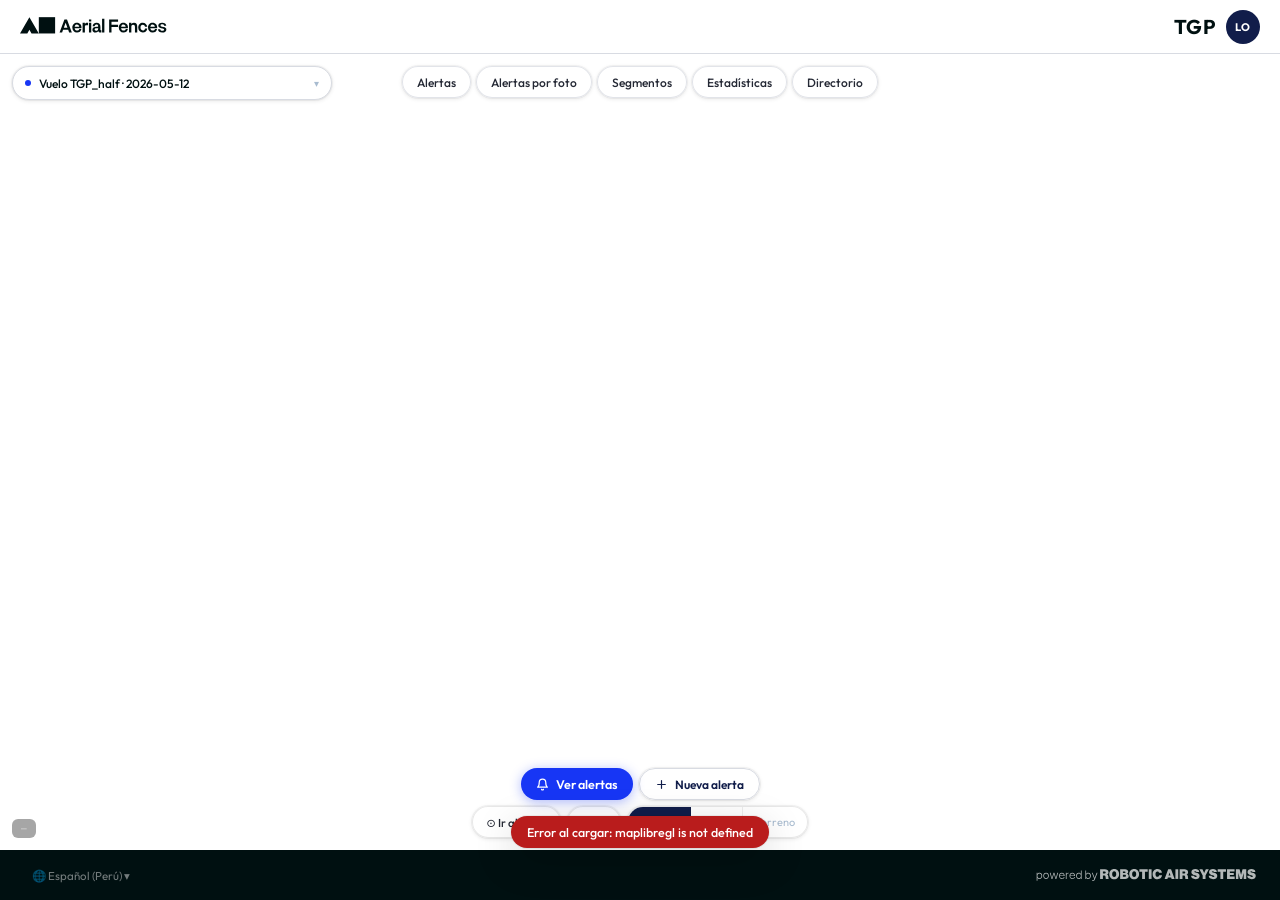
==== index.html @ 5654b62e "Initial: visor-local workspace para debug del frontend Workspace standalone que reproduce el visor d" ====
<!DOCTYPE html>
<html lang="es">
<head>
<meta charset="UTF-8"/>
<meta name="viewport" content="width=device-width, initial-scale=1.0"/>
<title>Aerial Fences · Portal Cliente</title>
<link rel="stylesheet" href="https://unpkg.com/maplibre-gl@4.7.1/dist/maplibre-gl.css"/>
<link href="https://fonts.googleapis.com/css2?family=Outfit:wght@300;400;500;600;700&family=JetBrains+Mono:wght@400;500&display=swap" rel="stylesheet">
<style>
:root {
  --blue:#1736F5; --blue-s:#e8eafd; --purple:#2F195F; --violet:#6600FF;
  --white:#FFFFFF; --ink:#001011; --navy:#111D4A; --charcoal:#242834;
  --muted:#A9BCD0; --border:#D8DBE2; --bg:#F4F6FA;
  --font:'Outfit',system-ui,sans-serif; --mono:'JetBrains Mono',monospace;
  --hh:54px; --fh:50px;
  --shadow-sm:0 1px 4px rgba(0,0,0,.1),0 0 0 1px rgba(0,0,0,.04);
  --shadow-md:0 4px 16px rgba(0,0,0,.13),0 0 0 1px rgba(0,0,0,.05);
  --shadow-lg:0 12px 40px rgba(0,0,0,.18),0 0 0 1px rgba(0,0,0,.06);
}
*{box-sizing:border-box;margin:0;padding:0;}
/* ── LOGIN SCREEN ── */
.login-screen{
  position:fixed;inset:0;z-index:9999;
  background:linear-gradient(145deg,#012550 0%,#111D4A 50%,#1736F5 100%);
  display:flex;align-items:center;justify-content:center;
  font-family:var(--font);
}
.login-screen.hidden{display:none;}
.login-card{
  background:rgba(255,255,255,.06);backdrop-filter:blur(20px);
  border:1px solid rgba(255,255,255,.12);border-radius:20px;
  padding:40px 36px;width:380px;
  box-shadow:0 24px 64px rgba(0,0,0,.4);
}
.login-logo{margin-bottom:28px;}
.login-logo svg{width:160px;fill:#fff;}
.login-title{font-size:20px;font-weight:800;color:#fff;margin-bottom:6px;}
.login-sub{font-size:13px;color:rgba(255,255,255,.5);margin-bottom:28px;}
.login-field{margin-bottom:14px;}
.login-label{font-size:11px;font-weight:600;text-transform:uppercase;letter-spacing:.08em;color:rgba(255,255,255,.5);margin-bottom:6px;display:block;}
.login-input{
  width:100%;height:44px;background:rgba(255,255,255,.08);
  border:1px solid rgba(255,255,255,.15);border-radius:10px;
  padding:0 14px;font-family:var(--font);font-size:14px;color:#fff;
  outline:none;transition:border-color .14s;box-sizing:border-box;
}
.login-input::placeholder{color:rgba(255,255,255,.3);}
.login-input:focus{border-color:rgba(255,255,255,.4);background:rgba(255,255,255,.12);}
.login-btn{
  width:100%;height:46px;background:#1736F5;border:none;border-radius:10px;
  font-family:var(--font);font-size:14px;font-weight:700;color:#fff;
  cursor:pointer;margin-top:8px;transition:all .14s;
  box-shadow:0 4px 16px rgba(23,54,245,.4);
}
.login-btn:hover{background:#0f27db;transform:translateY(-1px);box-shadow:0 8px 24px rgba(23,54,245,.5);}
.login-btn:active{transform:translateY(0);}
.login-btn:disabled{opacity:.5;cursor:not-allowed;transform:none;}
.login-error{
  font-size:12px;font-weight:600;color:#fca5a5;margin-top:12px;
  text-align:center;display:none;
  background:rgba(239,68,68,.15);border-radius:8px;padding:8px 12px;
}
.login-error.show{display:block;}
.login-footer{margin-top:24px;text-align:center;font-size:11px;color:rgba(255,255,255,.3);}

/* App hidden until auth */
.app{visibility:hidden;pointer-events:none;}
.app.authed{visibility:visible;pointer-events:all;display:grid;grid-template-rows:var(--hh) 1fr var(--fh);height:100vh;}
html,body{height:100%;overflow:hidden;font-family:var(--font);color:var(--ink);-webkit-font-smoothing:antialiased;}
.map-wrap{position:relative;overflow:hidden;}
#map{position:absolute;inset:0;}

/* ── HEADER ── */
header{
  background:#fff;border-bottom:1px solid var(--border);
  display:flex;align-items:center;justify-content:space-between;
  padding:0 20px;z-index:50;position:relative;
}
.brand svg{height:20px;width:auto;display:block;}
.hdr-right{display:flex;align-items:center;gap:10px;}
.client-name{font-size:20px;font-weight:700;color:var(--ink);letter-spacing:.02em;}
.client-av{width:34px;height:34px;border-radius:50%;background:var(--navy);color:#fff;display:flex;align-items:center;justify-content:center;font-size:11px;font-weight:700;letter-spacing:.04em;flex-shrink:0;}

/* ── NAV STRIP ── */
.nav-strip{position:absolute;top:12px;left:0;right:0;z-index:20;height:32px;pointer-events:none;}

/* ── CTX CARD (unified — no split border) ── */
.ctx-wrap{position:absolute;left:12px;top:0;width:320px;pointer-events:all;}
/* The card is ONE element wrapping header + body */
.ctx-card{
  background:#fff;border:1px solid var(--border);border-radius:99px;
  box-shadow:var(--shadow-sm);overflow:hidden;
  transition:border-color .15s,box-shadow .15s,border-radius .28s;
}
.ctx-card.open{border-color:var(--blue);border-radius:14px;box-shadow:var(--shadow-lg);}

.ctx-pill{
  display:flex;align-items:center;gap:8px;
  padding:0 12px;height:32px;
  cursor:pointer;user-select:none;
  font-size:12px;font-weight:500;color:var(--ink);
}
.ctx-dot{width:6px;height:6px;border-radius:50%;background:var(--blue);flex-shrink:0;}
.ctx-text{flex:1;overflow:hidden;text-overflow:ellipsis;white-space:nowrap;}
.ctx-chevron{font-size:10px;color:var(--muted);transition:transform .22s;flex-shrink:0;}
.ctx-card.open .ctx-chevron{transform:rotate(180deg);}

/* Panel body (height animated) */
.ctx-panel{
  overflow:hidden;
  max-height:0;
  transition:max-height .28s cubic-bezier(.4,0,.2,1);
  border-top:0px solid var(--border);
}
.ctx-card.open .ctx-panel{max-height:var(--ctx-panel-h,420px);border-top-width:1px;}

.ctx-tabs{display:flex;border-bottom:1px solid var(--border);background:var(--bg);}
.ctx-tab{flex:1;padding:8px 6px;background:none;border:none;font-family:var(--font);font-size:11px;font-weight:500;color:var(--muted);cursor:pointer;border-bottom:2px solid transparent;transition:all .12s;letter-spacing:.03em;}
.ctx-tab.active{color:var(--navy);border-bottom-color:var(--blue);font-weight:600;}
.ctx-tab:hover:not(.active){color:var(--ink);}
.ctx-pane{display:none;overflow-y:auto;max-height:calc(var(--ctx-panel-h,420px) - 72px);}
.ctx-pane::-webkit-scrollbar{width:3px;}
.ctx-pane::-webkit-scrollbar-thumb{background:var(--border);border-radius:2px;}
.ctx-pane.active{display:block;}

/* Resize handle */
.ctx-resize{
  position:absolute;bottom:0;right:0;width:16px;height:16px;
  cursor:se-resize;z-index:5;display:none;
  background:linear-gradient(135deg,transparent 55%,var(--border) 55%,var(--border) 65%,transparent 65%,transparent 75%,var(--border) 75%,var(--border) 85%,transparent 85%);
  border-radius:0 0 14px 0;
}
.ctx-card.open~.ctx-resize{display:block;}

/* layers inside ctx-pane */
.lyr-sec{font-size:9px;font-weight:700;text-transform:uppercase;letter-spacing:.08em;color:var(--muted);padding:8px 12px 3px;}
.lyr-sep{height:1px;background:var(--border);margin:3px 8px;}
.lyr-row{display:flex;align-items:center;gap:8px;padding:5px 12px;cursor:pointer;transition:background .1s;}
.lyr-row:hover{background:var(--bg);}
.lyr-sw{width:12px;height:12px;border-radius:2px;flex-shrink:0;}
.lyr-sw.line{height:2.5px;border-radius:1px;}
.lyr-sw.dot{border-radius:50%;}
.lyr-name{flex:1;font-size:11.5px;color:var(--charcoal);}
.lyr-cnt{font-size:9.5px;font-family:var(--mono);color:var(--muted);}
.lyr-row input[type=checkbox]{width:13px;height:13px;accent-color:var(--blue);cursor:pointer;margin:0;}

/* alerts inside ctx-pane */
.ctx-alerts-body{position:relative;overflow:hidden;}
.alert-list-view,.alert-detail-view{transition:transform .22s cubic-bezier(.4,0,.2,1);}
.alert-detail-view{position:absolute;inset:0;background:#fff;transform:translateX(100%);overflow-y:auto;}
.alert-detail-view.open{transform:translateX(0);}

.ag-label{font-size:9px;font-weight:700;text-transform:uppercase;letter-spacing:.08em;color:var(--muted);padding:8px 12px 3px;}
.ai{display:flex;align-items:flex-start;gap:9px;padding:8px 10px;margin:1px 4px;border-radius:8px;border:1px solid transparent;cursor:pointer;transition:all .12s;}
.ai:hover{background:var(--bg);border-color:var(--border);}
.ai.sel{background:var(--blue-s);border-color:rgba(23,54,245,.2);}
.ai-thumb{width:46px;height:46px;border-radius:5px;object-fit:cover;background:var(--bg);border:1px solid var(--border);flex-shrink:0;}
.ai-icon{width:46px;height:46px;border-radius:5px;background:var(--bg);border:1px solid var(--border);flex-shrink:0;display:flex;align-items:center;justify-content:center;font-size:18px;}
.ai-body{flex:1;min-width:0;display:flex;flex-direction:column;gap:3px;}
.ai-top{display:flex;align-items:center;gap:4px;flex-wrap:wrap;}
.ai-name{font-size:11px;font-weight:500;color:var(--ink);white-space:nowrap;overflow:hidden;text-overflow:ellipsis;}
.ai-meta{font-size:9.5px;font-family:var(--mono);color:var(--muted);}
.conf-row{display:flex;align-items:center;gap:5px;}
.conf-bar{flex:1;height:2px;background:var(--border);border-radius:1px;overflow:hidden;}
.conf-fill{height:100%;background:var(--blue);border-radius:1px;}
.conf-v{font-size:9px;font-family:var(--mono);color:var(--muted);}

/* badges */
.bc{font-size:9px;font-weight:700;padding:1px 5px;border-radius:3px;text-transform:uppercase;letter-spacing:.04em;}
.bc.vehicle{background:#fef3c7;color:#92400e;}
.bc.person{background:#fee2e2;color:#991b1b;}
.bc.annotation{background:#ede9fe;color:#5b21b6;}
.bs{font-size:9px;font-weight:600;padding:1px 7px;border-radius:9px;letter-spacing:.03em;white-space:nowrap;}
.bs.pending{background:#f3f4f6;color:#374151;}
.bs.confirmed{background:#dcfce7;color:#15803d;}
.bs.dismissed{background:#fee2e2;color:#b91c1c;}
.bs.resolved{background:#dbeafe;color:#1d4ed8;}
.bs.monitoring{background:#fef3c7;color:#b45309;}
.bs.modified{background:#ede9fe;color:#6d28d9;}
.bp{font-size:9px;font-weight:600;padding:1px 5px;border-radius:3px;letter-spacing:.04em;}
.bp.alta{background:#fee2e2;color:#991b1b;}
.bp.media{background:#fef3c7;color:#92400e;}
.bp.baja{background:#dbeafe;color:#1e3a8a;}

/* detail view inside ctx */
.dv-nav{display:flex;align-items:center;gap:8px;padding:10px 12px;border-bottom:1px solid var(--border);flex-shrink:0;}
.dv-back{width:26px;height:26px;background:var(--bg);border:1px solid var(--border);border-radius:5px;cursor:pointer;display:flex;align-items:center;justify-content:center;font-size:12px;flex-shrink:0;}
.dv-back:hover{background:var(--border);}
.dv-info{flex:1;min-width:0;}
.dv-type{font-size:9px;font-weight:700;text-transform:uppercase;letter-spacing:.07em;color:var(--muted);}
.dv-name{font-size:11.5px;font-weight:600;color:var(--ink);white-space:nowrap;overflow:hidden;text-overflow:ellipsis;}
.dv-body{padding:12px;display:flex;flex-direction:column;gap:10px;overflow-y:auto;max-height:270px;}
.dv-lbl{font-size:9px;font-weight:700;text-transform:uppercase;letter-spacing:.07em;color:var(--muted);margin-bottom:4px;}
.tl-empty{font-size:11px;color:var(--muted);font-style:italic;}
.tl-ev{display:flex;gap:8px;align-items:flex-start;padding:7px 9px;border:1px solid var(--border);border-radius:7px;background:var(--bg);margin-bottom:4px;}
.tl-dot{width:8px;height:8px;border-radius:50%;flex-shrink:0;margin-top:3px;}
.tl-action{font-size:11px;font-weight:600;color:var(--ink);}
.tl-meta{font-size:9px;font-family:var(--mono);color:var(--muted);margin-top:1px;}
.tl-comment{font-size:10px;color:var(--charcoal);margin-top:2px;font-style:italic;}
.fb-opts{display:flex;flex-direction:column;gap:3px;margin-bottom:8px;}
.fb-opt{display:flex;align-items:center;gap:8px;padding:6px 9px;border:1px solid var(--border);border-radius:7px;cursor:pointer;transition:all .1s;background:#fff;}
.fb-opt:hover{border-color:var(--blue);background:var(--blue-s);}
.fb-opt.sel{border-color:var(--blue);background:var(--blue-s);}
.fb-opt input{display:none;}
.fb-dot{width:9px;height:9px;border-radius:50%;flex-shrink:0;border:2px solid currentColor;transition:all .1s;}
.fb-opt.sel .fb-dot{background:currentColor;}
.fb-opt-l{font-size:11.5px;font-weight:500;flex:1;}
.fb-opt[data-s=confirmed]{color:#15803d;} .fb-opt[data-s=dismissed]{color:#b91c1c;} .fb-opt[data-s=resolved]{color:#1d4ed8;} .fb-opt[data-s=monitoring]{color:#b45309;} .fb-opt[data-s=modified]{color:#6d28d9;}
.fb-opt:not(.sel){color:var(--charcoal);}
.fb-comment{width:100%;padding:7px 9px;border:1px solid var(--border);border-radius:7px;font-family:var(--font);font-size:12px;resize:none;outline:none;transition:border .12s;background:#fff;color:var(--ink);}
.fb-comment:focus{border-color:var(--blue);box-shadow:0 0 0 3px rgba(23,54,245,.08);}
.fb-comment::placeholder{color:var(--muted);}
.dv-footer{padding:8px 12px;border-top:1px solid var(--border);display:flex;gap:6px;background:#fff;}
.btn-save{flex:1;padding:7px;background:var(--blue);color:#fff;border:none;border-radius:6px;cursor:pointer;font-family:var(--font);font-size:12px;font-weight:600;}
.btn-save:disabled{background:var(--muted);cursor:not-allowed;}
.btn-photo{padding:7px 10px;background:var(--bg);border:1px solid var(--border);border-radius:6px;cursor:pointer;font-family:var(--font);font-size:11px;color:var(--charcoal);}
.btn-photo:hover{background:var(--border);}
.add-annot-btn{margin:6px 8px 4px;padding:8px 12px;border:1.5px dashed var(--border);border-radius:8px;display:flex;align-items:center;justify-content:center;gap:6px;cursor:pointer;color:var(--muted);font-size:12px;font-weight:500;transition:all .12s;}
.add-annot-btn:hover{border-color:var(--blue);color:var(--blue);background:var(--blue-s);}
.add-annot-btn.on{background:var(--blue-s);border-color:var(--blue);border-style:solid;color:var(--blue);font-weight:600;}

/* ── NAV PILLS — individual floating capsules, centered in full screen ── */
.nav-center{position:absolute;left:0;right:0;top:0;display:flex;justify-content:center;align-items:flex-start;pointer-events:none;}
.nav-pills{display:flex;gap:5px;align-items:center;pointer-events:all;}
.np{
  padding:6px 14px;height:32px;
  background:rgba(255,255,255,.92);backdrop-filter:blur(10px);
  border:1px solid rgba(216,219,226,.75);border-radius:99px;
  box-shadow:var(--shadow-sm);
  font-family:var(--font);font-size:12px;font-weight:500;color:var(--charcoal);
  cursor:pointer;white-space:nowrap;transition:all .14s;
  display:flex;align-items:center;
}
.np:hover{background:#fff;color:var(--navy);box-shadow:var(--shadow-md);transform:translateY(-1px);}
.np.active{background:var(--navy);color:#fff;border-color:var(--navy);box-shadow:var(--shadow-md);}

/* ── BOTTOM CONTROLS — two rows, same center axis ── */
.bottom-controls{
  position:absolute;bottom:12px;
  left:0;right:0;
  z-index:10;display:flex;flex-direction:column;align-items:center;gap:6px;
  pointer-events:none;
}
.bottom-controls>*{pointer-events:all;}
.bc-row{display:flex;align-items:center;gap:6px;}
.map-btn{padding:6px 13px;height:32px;background:rgba(255,255,255,.96);border:1px solid rgba(0,0,0,.09);border-radius:99px;font-family:var(--font);font-size:11.5px;font-weight:500;color:var(--charcoal);cursor:pointer;box-shadow:var(--shadow-sm);transition:all .12s;white-space:nowrap;display:flex;align-items:center;}
.map-btn:hover{background:#fff;color:var(--navy);box-shadow:var(--shadow-md);}
.map-btn.active{background:var(--navy);color:#fff;border-color:var(--navy);}
.bm-row{display:flex;background:rgba(255,255,255,.96);border:1px solid rgba(0,0,0,.09);border-radius:99px;overflow:hidden;box-shadow:var(--shadow-sm);height:32px;}
.bm-row button{padding:0 12px;background:none;border:none;font-family:var(--font);font-size:11px;color:var(--muted);cursor:pointer;border-right:1px solid rgba(0,0,0,.07);height:100%;}
.bm-row button:last-child{border-right:none;}
.bm-row button.active{background:var(--navy);color:#fff;font-weight:600;}
.bm-row button:hover:not(.active){background:#f0f2f5;color:var(--ink);}
.btn-ver-alertas{display:flex;align-items:center;gap:7px;padding:0 15px;height:32px;background:var(--blue);color:#fff;border:none;border-radius:99px;font-family:var(--font);font-size:12.5px;font-weight:600;cursor:pointer;box-shadow:0 2px 12px rgba(23,54,245,.35);transition:all .14s;position:relative;}
.btn-ver-alertas:hover{background:#0f27db;box-shadow:0 4px 20px rgba(23,54,245,.5);}
.alert-badge{position:absolute;top:-5px;right:-5px;min-width:18px;height:18px;padding:0 4px;background:#e53935;color:#fff;border-radius:9px;font-size:10px;font-weight:700;display:flex;align-items:center;justify-content:center;border:2px solid transparent;}
.btn-nueva{display:flex;align-items:center;gap:7px;padding:0 15px;height:32px;background:rgba(255,255,255,.96);color:var(--navy);border:1.5px solid var(--border);border-radius:99px;font-family:var(--font);font-size:12px;font-weight:600;cursor:pointer;box-shadow:var(--shadow-sm);transition:all .14s;}
.btn-nueva:hover{border-color:var(--blue);color:var(--blue);box-shadow:var(--shadow-md);}
.btn-nueva.on{background:var(--purple);color:#fff;border-color:var(--purple);}
.btn-nueva svg{width:13px;height:13px;fill:none;stroke:currentColor;stroke-width:2.2;stroke-linecap:round;}

/* Coord display (bottom-left, won't overlap) */
.coord{position:absolute;bottom:12px;left:12px;z-index:5;font-family:var(--mono);font-size:9.5px;color:rgba(255,255,255,.55);background:rgba(0,0,0,.35);padding:3px 9px;border-radius:6px;pointer-events:none;}

/* ── STATS DASHBOARD ── */
.stats-view{
  position:absolute;inset:0;z-index:22;background:#f0f2f7;
  display:none;flex-direction:column;overflow-y:auto;
}
.stats-view.open{display:flex;}
.stats-header{
  background:#fff;border-bottom:1px solid var(--border);
  padding:12px 20px;display:flex;align-items:center;justify-content:space-between;
  flex-shrink:0;position:sticky;top:0;z-index:10;
}
.stats-title{font-size:15px;font-weight:700;color:var(--ink);}
.stats-meta{font-size:12px;color:var(--muted);margin-left:8px;font-family:var(--mono);}
.stats-close{width:28px;height:28px;background:var(--bg);border:1px solid var(--border);border-radius:6px;cursor:pointer;font-size:13px;display:flex;align-items:center;justify-content:center;color:var(--muted);}
.stats-close:hover{background:var(--border);color:var(--ink);}
.stats-body{padding:18px 20px 32px;display:flex;flex-direction:column;gap:14px;}
/* Main row: hero + kpis stacked */
.stats-top{display:grid;grid-template-columns:320px 1fr;gap:14px;align-items:start;}
/* Hero card */
.stats-hero{
  background:linear-gradient(145deg,#1736F5 0%,#012550 100%);
  border-radius:16px;padding:24px;color:#fff;
  display:flex;flex-direction:column;gap:16px;
  box-shadow:0 8px 32px rgba(23,54,245,.35);
}
.stats-hero-label{font-size:10.5px;font-weight:700;text-transform:uppercase;letter-spacing:.1em;opacity:.65;}
.stats-hero-title{font-size:22px;font-weight:800;line-height:1.2;margin-top:-4px;}
.stats-hero-sub{font-size:12px;opacity:.6;margin-top:-10px;}
.stats-gauge{display:flex;justify-content:center;padding:4px 0;}
.gauge-wrap{position:relative;width:160px;height:100px;}
.gauge-val{position:absolute;bottom:0;left:50%;transform:translateX(-50%);text-align:center;}
.gauge-num{font-size:32px;font-weight:800;line-height:1;}
.gauge-unit{font-size:11px;opacity:.65;margin-top:1px;}
.stats-hero-breakdown{display:flex;flex-direction:column;gap:8px;}
.breakdown-row{display:flex;align-items:center;justify-content:space-between;}
.breakdown-dot{width:8px;height:8px;border-radius:50%;margin-right:7px;flex-shrink:0;}
.breakdown-label{font-size:12px;opacity:.75;display:flex;align-items:center;flex:1;}
.breakdown-val{font-size:13px;font-weight:700;}
/* KPI grid */
.stats-kpis{display:grid;grid-template-columns:repeat(3,1fr);gap:10px;align-content:start;}
.kpi-card{background:#fff;border-radius:12px;padding:18px 20px;border:1px solid var(--border);box-shadow:var(--shadow-sm);}
.kpi-label{font-size:11px;color:var(--muted);font-weight:500;margin-bottom:8px;text-transform:uppercase;letter-spacing:.05em;}
.kpi-val{font-size:32px;font-weight:800;color:var(--ink);line-height:1;}
.kpi-delta{font-size:11px;color:#15803d;font-weight:600;margin-top:4px;}
.kpi-delta.neutral{color:var(--muted);}
/* Charts row */
.stats-charts{display:grid;grid-template-columns:1fr 340px;gap:14px;}
.stats-card{background:#fff;border-radius:14px;padding:20px;border:1px solid var(--border);box-shadow:var(--shadow-sm);}
.stats-card-title{font-size:12.5px;font-weight:700;color:var(--ink);margin-bottom:4px;}
.stats-card-sub{font-size:11px;color:var(--muted);margin-bottom:16px;}
/* Bar chart */
.bar-chart{display:flex;align-items:flex-end;gap:6px;height:140px;padding-bottom:20px;position:relative;}
.bar-wrap{display:flex;flex-direction:column;align-items:center;flex:1;gap:4px;height:100%;}
.bar-col{width:100%;border-radius:4px 4px 0 0;background:var(--blue);min-height:4px;transition:opacity .14s;cursor:default;}
.bar-col:hover{opacity:.75;}
.bar-col.low{background:#a9d0ff;}
.bar-col.med{background:#1736F5;}
.bar-col.high{background:#012550;}
.bar-lbl{font-size:9px;color:var(--muted);white-space:nowrap;transform:rotate(-35deg);transform-origin:top center;font-family:var(--mono);}
.bar-val{font-size:9px;color:var(--muted);font-family:var(--mono);}
/* Donut */
.donut-wrap{display:flex;flex-direction:column;align-items:center;gap:14px;}
.donut-legend{width:100%;display:flex;flex-direction:column;gap:8px;}
.legend-row{display:flex;align-items:center;justify-content:space-between;font-size:12px;}
.legend-dot{width:10px;height:10px;border-radius:50%;margin-right:8px;flex-shrink:0;}
.legend-label{color:var(--charcoal);display:flex;align-items:center;flex:1;}
.legend-val{font-weight:700;color:var(--ink);font-family:var(--mono);}
/* Bottom row */
.stats-bottom{display:grid;grid-template-columns:1fr 1fr;gap:14px;}
.hbar-chart{display:flex;flex-direction:column;gap:10px;}
.hbar-row{display:flex;flex-direction:column;gap:3px;}
.hbar-top{display:flex;justify-content:space-between;font-size:11px;}
.hbar-label{color:var(--charcoal);font-weight:500;}
.hbar-count{color:var(--muted);font-family:var(--mono);}
.hbar-track{height:10px;background:#f0f2f7;border-radius:99px;overflow:hidden;}
.hbar-fill{height:100%;border-radius:99px;transition:width .4s ease;}
@media(max-width:1100px){
  .stats-top{grid-template-columns:1fr;}
  .stats-kpis{grid-template-columns:repeat(3,1fr);}
  .stats-charts{grid-template-columns:1fr;}
  .stats-bottom{grid-template-columns:1fr;}
}
.af-view{
  position:absolute;inset:0;z-index:22;background:var(--bg);
  display:none;flex-direction:column;overflow-y:auto;
}
.af-view.open{display:flex;}
.af-header{
  background:#fff;border-bottom:1px solid var(--border);
  padding:12px 20px;display:flex;align-items:center;justify-content:space-between;
  flex-shrink:0;position:sticky;top:0;z-index:10;
}
.af-title{font-size:15px;font-weight:700;color:var(--ink);}
.af-count{font-size:12px;color:var(--muted);font-family:var(--mono);margin-left:8px;}
.af-close{width:28px;height:28px;background:var(--bg);border:1px solid var(--border);border-radius:6px;cursor:pointer;font-size:13px;display:flex;align-items:center;justify-content:center;color:var(--muted);}
.af-close:hover{background:var(--border);color:var(--ink);}
.af-filters{
  display:flex;gap:4px;padding:10px 20px;background:#fff;
  border-bottom:1px solid var(--border);flex-shrink:0;overflow-x:auto;
  scrollbar-width:none;position:sticky;top:53px;z-index:10;
}
.af-filters::-webkit-scrollbar{display:none;}
.af-tab{padding:5px 14px;border-radius:99px;border:1px solid var(--border);background:#fff;font-family:var(--font);font-size:12px;font-weight:500;color:var(--muted);cursor:pointer;white-space:nowrap;transition:all .12s;}
.af-tab:hover{color:var(--ink);border-color:var(--muted);}
.af-tab.active{background:var(--navy);color:#fff;border-color:var(--navy);font-weight:600;}
.af-tab .af-tab-cnt{font-family:var(--mono);font-size:10px;opacity:.75;margin-left:4px;}
.af-grid{
  padding:16px 20px 32px;
  display:grid;grid-template-columns:repeat(4,1fr);gap:14px;
  align-content:start;
}
@media(max-width:1100px){.af-grid{grid-template-columns:repeat(3,1fr);}}
@media(max-width:700px){.af-grid{grid-template-columns:repeat(2,1fr);}}
/* Card */
.af-card{
  background:#fff;border-radius:12px;overflow:hidden;
  box-shadow:var(--shadow-sm);border:1px solid var(--border);
  transition:box-shadow .14s,border-color .14s;cursor:pointer;
}
.af-card:hover{box-shadow:var(--shadow-md);border-color:var(--muted);}
.af-card.status-confirmed{border-color:#bbf7d0;}
.af-card.status-resolved{border-color:#bfdbfe;}
.af-card.status-dismissed{border-color:#fecaca;}
.af-card.status-monitoring{border-color:#fde68a;}
.af-photo{
  position:relative;width:100%;
  padding-bottom:66%;/* 3:2 ratio */
  overflow:hidden;background:var(--charcoal);
}
.af-photo img{
  position:absolute;inset:0;width:100%;height:100%;
  object-fit:cover;display:block;transition:transform .22s;
}
.af-card:hover .af-photo img{transform:scale(1.04);}
.af-photo-placeholder{position:absolute;inset:0;display:flex;align-items:center;justify-content:center;font-size:36px;background:var(--bg);}
.af-km{
  position:absolute;top:8px;left:8px;
  display:flex;align-items:center;gap:5px;
  background:rgba(0,0,0,.6);backdrop-filter:blur(6px);
  border-radius:99px;padding:3px 10px 3px 6px;z-index:2;
}
.af-km-dot{width:10px;height:10px;border-radius:50%;flex-shrink:0;}
.af-km-lbl{font-size:11px;font-weight:700;color:#fff;font-family:var(--mono);}
.af-status-badge{
  position:absolute;top:8px;right:8px;z-index:2;
  font-size:9px;font-weight:700;padding:2px 7px;border-radius:99px;
  text-transform:uppercase;letter-spacing:.04em;
}
.af-card-body{padding:10px 12px;}
.af-card-name{font-size:12px;font-weight:600;color:var(--ink);white-space:nowrap;overflow:hidden;text-overflow:ellipsis;margin-bottom:3px;}
.af-card-meta{font-size:10.5px;color:var(--muted);margin-bottom:10px;white-space:nowrap;overflow:hidden;text-overflow:ellipsis;}
.af-card-actions{display:flex;gap:6px;}
.af-action{flex:1;padding:6px 8px;border-radius:6px;border:1px solid var(--border);background:#fff;font-family:var(--font);font-size:11px;font-weight:600;cursor:pointer;text-align:center;transition:all .12s;}
.af-action:hover{border-color:var(--blue);}
.af-action.resolved{color:#15803d;border-color:#bbf7d0;background:#f0fdf4;}
.af-action.resolved:hover{background:#dcfce7;border-color:#86efac;}
.af-action.resolved.active{background:#15803d;color:#fff;border-color:#15803d;}
.af-action.dismissed{color:#b91c1c;border-color:#fecaca;background:#fff5f5;}
.af-action.dismissed:hover{background:#fee2e2;border-color:#fca5a5;}
.af-action.dismissed.active{background:#b91c1c;color:#fff;border-color:#b91c1c;}
.af-empty{
  grid-column:1/-1;padding:80px 20px;text-align:center;
}
.af-empty-icon{font-size:40px;margin-bottom:12px;opacity:.4;}
.af-empty-text{font-size:14px;font-weight:500;color:var(--charcoal);}

/* ── DRAW PANEL ── */
.draw-panel{
  position:absolute;top:54px;right:12px;z-index:25;
  background:#fff;border-radius:14px;box-shadow:var(--shadow-lg);
  width:270px;overflow:hidden;display:none;
  border:1px solid var(--border);
}
.app.drawing .draw-panel{display:block;}
.app.drawing #map{cursor:crosshair;}
.draw-panel-header{
  display:flex;align-items:center;justify-content:space-between;
  padding:9px 12px;background:var(--bg);border-bottom:1px solid var(--border);
}
.draw-panel-title{font-size:10.5px;font-weight:700;text-transform:uppercase;letter-spacing:.07em;color:var(--charcoal);}
.draw-panel-btns{display:flex;gap:3px;}
.draw-panel-btn{width:22px;height:22px;background:none;border:1px solid var(--border);border-radius:4px;cursor:pointer;font-size:11px;color:var(--muted);display:flex;align-items:center;justify-content:center;transition:all .1s;}
.draw-panel-btn:hover{background:var(--border);color:var(--ink);}
.draw-panel-body{padding:10px;}
.draw-panel.mini .draw-panel-body{display:none;}
.draw-shapes{display:grid;grid-template-columns:1fr 1fr 1fr;gap:6px;margin-bottom:8px;}
.draw-shape{
  padding:10px 6px 8px;border:1.5px solid var(--border);border-radius:10px;
  cursor:pointer;text-align:center;transition:all .14s;
  display:flex;flex-direction:column;align-items:center;gap:5px;
  background:#fff;
}
.draw-shape:hover{border-color:var(--blue);background:var(--blue-s);}
.draw-shape.active{background:#10b981;border-color:#10b981;color:#fff;}
.draw-shape-icon{font-size:22px;line-height:1;}
.draw-shape-label{font-size:11.5px;font-weight:600;letter-spacing:.02em;}
.draw-instruction{font-size:11px;color:var(--muted);text-align:center;padding:2px 4px 2px;line-height:1.5;}

/* ── PHOTO POPUP ── */
.photo-popup{
  position:absolute;z-index:22;pointer-events:all;
  background:#fff;border-radius:12px;
  box-shadow:0 4px 24px rgba(0,0,0,.18),0 0 0 1px rgba(0,0,0,.06);
  width:260px;padding:0;display:none;overflow:hidden;
}
.photo-popup.show{display:block;}
.photo-popup::after{
  content:'';position:absolute;bottom:-8px;left:50%;transform:translateX(-50%);
  border:8px solid transparent;border-bottom:none;border-top-color:#fff;
  filter:drop-shadow(0 2px 2px rgba(0,0,0,.1));
}
.pp-close{position:absolute;top:10px;right:10px;width:22px;height:22px;background:rgba(0,0,0,.06);border:none;cursor:pointer;font-size:12px;color:#666;display:flex;align-items:center;justify-content:center;border-radius:4px;}
.pp-close:hover{background:rgba(0,0,0,.12);}
.pp-body{padding:14px 16px 12px;}
.pp-name{font-family:var(--mono);font-size:13px;font-weight:700;color:var(--ink);margin-bottom:4px;padding-right:20px;}
.pp-sub{font-size:12px;color:var(--muted);margin-bottom:12px;}
.pp-sep{height:1px;background:var(--border);margin:0 -16px 12px;}
.pp-link{display:block;font-size:13px;font-weight:600;color:var(--blue);cursor:pointer;background:none;border:none;padding:0;font-family:var(--font);text-align:left;}
.pp-link:hover{text-decoration:underline;}

/* ── INSPECTOR ── */
.inspector{position:absolute;inset:0;z-index:30;display:none;background:radial-gradient(ellipse at center,rgba(15,23,42,.94),rgba(1,2,16,.99));animation:fi .18s ease-out;}
.inspector.open{display:flex;}
@keyframes fi{from{opacity:0}to{opacity:1}}
.insp-content{width:100%;height:100%;display:grid;grid-template-columns:1fr 300px;overflow:hidden;}
.insp-img-wrap{position:relative;background:#000;overflow:hidden;cursor:grab;user-select:none;}
.insp-img-wrap.drag{cursor:grabbing;}
.insp-img-wrap img{position:absolute;transform-origin:0 0;max-width:none;user-select:none;pointer-events:none;}
.insp-svg{position:absolute;top:0;left:0;transform-origin:0 0;pointer-events:none;overflow:visible;}
.insp-svg .dl{stroke:#fbbf24;stroke-width:4;fill:none;filter:drop-shadow(0 0 6px rgba(251,191,36,.5));}
.insp-svg .di{stroke:#fef3c7;stroke-width:1.5;fill:none;stroke-dasharray:6 4;}
.insp-svg .dp{fill:#fbbf24;stroke:#fff;stroke-width:2;}
.ibx{position:absolute;border:2px solid rgba(96,165,250,.8);pointer-events:none;}
.ibx.active{border-color:#fde047;box-shadow:0 0 20px rgba(253,224,71,.35);}
.ibx-lbl{position:absolute;top:-20px;left:0;white-space:nowrap;background:rgba(15,23,42,.9);color:#93c5fd;font-size:9.5px;padding:2px 6px;border-radius:3px;font-family:var(--mono);}
.ibx.active .ibx-lbl{background:rgba(253,224,71,.95);color:#422006;font-weight:600;}
.insp-ctrl{position:absolute;top:14px;left:14px;z-index:10;display:flex;gap:2px;background:rgba(15,23,42,.6);backdrop-filter:blur(12px);border:1px solid rgba(255,255,255,.1);border-radius:8px;padding:4px;}
.insp-ctrl button{width:28px;height:28px;background:none;border:none;color:rgba(255,255,255,.8);cursor:pointer;border-radius:5px;font-size:14px;display:flex;align-items:center;justify-content:center;transition:all .12s;}
.insp-ctrl button:hover{background:rgba(255,255,255,.12);color:#fff;}
.insp-ctrl button.ruler-on{background:rgba(253,224,71,.2);color:#fde047;}
.insp-ctrl .sep{width:1px;height:20px;background:rgba(255,255,255,.12);margin:4px 2px;}
.zoom-ind{position:absolute;bottom:12px;left:14px;z-index:10;font-family:var(--mono);font-size:9.5px;color:rgba(255,255,255,.4);background:rgba(0,0,0,.3);padding:2px 7px;border-radius:4px;pointer-events:none;}
/* Ruler */
.insp-img-wrap.ruler-mode{cursor:crosshair!important;}
.ruler-line{stroke:#fde047;stroke-width:2.5;fill:none;stroke-dasharray:10 5;filter:drop-shadow(0 0 5px rgba(253,224,71,.7));}
.ruler-dot{fill:#fde047;stroke:#000;stroke-width:2;filter:drop-shadow(0 0 4px rgba(253,224,71,.7));}
.ruler-lbl{fill:#fff;font-family:'JetBrains Mono',monospace;font-size:26px;font-weight:700;paint-order:stroke;stroke:#000;stroke-width:5px;}
.ruler-panel{
  position:absolute;bottom:56px;left:50%;transform:translateX(-50%);z-index:15;
  background:rgba(15,23,42,.92);backdrop-filter:blur(8px);
  border:1px solid rgba(253,224,71,.5);border-radius:10px;
  padding:10px 24px;display:none;text-align:center;pointer-events:none;min-width:160px;
}
.ruler-panel.show{display:block;}
.ruler-val{font-family:'JetBrains Mono',monospace;font-size:24px;font-weight:700;color:#fde047;line-height:1;}
.ruler-sub{font-size:11px;color:rgba(255,255,255,.45);margin-top:3px;}
.ruler-hint{
  position:absolute;top:54px;left:50%;transform:translateX(-50%);z-index:15;
  background:rgba(253,224,71,.12);border:1px solid rgba(253,224,71,.35);
  color:#fde047;font-size:12px;font-weight:600;padding:5px 16px;
  border-radius:99px;pointer-events:none;white-space:nowrap;
}
/* Offset panel */
.offset-panel{
  position:absolute;bottom:56px;right:14px;z-index:15;
  background:rgba(15,23,42,.95);backdrop-filter:blur(8px);
  border:1px solid rgba(255,255,255,.12);border-radius:12px;
  padding:14px 16px;display:none;width:230px;
}
.offset-panel.show{display:block;}
.offset-title{font-size:10px;font-weight:700;text-transform:uppercase;letter-spacing:.08em;color:rgba(255,255,255,.45);margin-bottom:12px;}
.offset-row{display:flex;align-items:center;gap:8px;margin-bottom:10px;}
.offset-lbl{font-size:11px;color:rgba(255,255,255,.55);width:20px;flex-shrink:0;text-align:center;}
.offset-slider{flex:1;accent-color:#1736F5;cursor:pointer;height:4px;}
.offset-val{font-size:10px;font-family:var(--mono);color:rgba(255,255,255,.8);width:50px;text-align:right;white-space:nowrap;}
.offset-btns{display:flex;gap:6px;margin-top:6px;}
.offset-btn{flex:1;padding:6px 8px;border-radius:7px;border:none;font-family:var(--font);font-size:11px;font-weight:600;cursor:pointer;transition:all .12s;}
.offset-btn.save{background:#1736F5;color:#fff;}
.offset-btn.save:hover{background:#0f27db;}
.offset-btn.reset{background:rgba(255,255,255,.09);color:rgba(255,255,255,.65);}
.offset-btn.reset:hover{background:rgba(255,255,255,.16);}
.offset-saved{font-size:10px;color:#4ade80;text-align:center;margin-top:8px;display:none;}
.insp-side{background:rgba(12,17,30,.97);border-left:1px solid rgba(255,255,255,.07);display:flex;flex-direction:column;overflow:hidden;position:relative;}
.insp-x{position:absolute;top:12px;right:12px;width:26px;height:26px;background:rgba(255,255,255,.08);border:1px solid rgba(255,255,255,.14);color:rgba(255,255,255,.7);border-radius:5px;cursor:pointer;font-size:11px;display:flex;align-items:center;justify-content:center;z-index:5;transition:all .12s;}
.insp-x:hover{background:rgba(255,255,255,.15);color:#fff;}
.insp-inner{padding:14px;flex:1;overflow-y:auto;}
.insp-inner::-webkit-scrollbar{width:3px;}
.insp-inner::-webkit-scrollbar-thumb{background:rgba(255,255,255,.1);border-radius:2px;}
.insp-title{font-size:13px;font-weight:600;color:#fff;margin-bottom:2px;margin-right:28px;}
.insp-fn{font-family:var(--mono);font-size:9.5px;color:rgba(255,255,255,.3);margin-bottom:10px;}
.insp-sec{font-size:9px;font-weight:700;text-transform:uppercase;letter-spacing:.07em;color:rgba(255,255,255,.3);margin:8px 0 4px;}
.icr{display:flex;gap:7px;align-items:baseline;padding:2px 0;}
.icr-dot{width:6px;height:6px;border-radius:50%;flex-shrink:0;margin-top:3px;}
.icr-l{font-size:10px;color:rgba(255,255,255,.4);flex-shrink:0;}
.icr-v{font-size:10px;color:rgba(255,255,255,.75);}
.icp{display:flex;gap:8px;align-items:center;padding:5px 7px;border:1px solid rgba(255,255,255,.08);border-radius:5px;margin-bottom:4px;cursor:pointer;transition:all .12s;}
.icp:hover{border-color:rgba(255,255,255,.18);}
.icp.active{border-color:rgba(253,224,71,.6);background:rgba(253,224,71,.07);}
.icp img{width:34px;height:34px;border-radius:3px;object-fit:cover;opacity:.8;}
.icp-cls{font-size:9px;font-weight:700;text-transform:uppercase;}
.icp-cls.vehicle{color:#fbbf24;}.icp-cls.person{color:#f87171;}
.icp-conf{font-size:9.5px;font-family:var(--mono);color:rgba(255,255,255,.35);}
.insp-acts{padding:10px 14px;border-top:1px solid rgba(255,255,255,.07);flex-shrink:0;}
.insp-act-lbl{font-size:9px;font-weight:700;text-transform:uppercase;letter-spacing:.07em;color:rgba(255,255,255,.25);margin-bottom:6px;}
.insp-act-grid{display:grid;grid-template-columns:1fr 1fr;gap:4px;}
.iab{padding:6px 8px;background:rgba(255,255,255,.06);border:1px solid rgba(255,255,255,.1);color:rgba(255,255,255,.75);border-radius:5px;cursor:pointer;font-family:var(--font);font-size:10.5px;font-weight:500;display:flex;align-items:center;justify-content:center;gap:4px;transition:all .12s;}
.iab:hover{background:rgba(255,255,255,.12);color:#fff;}
.iab.ok{border-color:rgba(74,222,128,.3);color:#4ade80;}.iab.ok:hover{background:rgba(74,222,128,.1);}
.iab.no{border-color:rgba(248,113,113,.3);color:#f87171;}.iab.no:hover{background:rgba(248,113,113,.1);}

/* ── ANNOTATION MODAL ── */
.mo{position:fixed;inset:0;z-index:100;background:rgba(0,16,17,.45);backdrop-filter:blur(4px);display:none;align-items:center;justify-content:center;}
.mo.show{display:flex;}
.md{background:#fff;border-radius:12px;width:400px;max-width:95vw;max-height:90vh;overflow-y:auto;box-shadow:var(--shadow-lg);}
.md-h{background:var(--navy);color:#fff;padding:13px 16px;display:flex;align-items:center;justify-content:space-between;border-radius:12px 12px 0 0;}
.md-h h3{margin:0;font-size:13.5px;font-weight:600;}
.md-x{background:rgba(255,255,255,.1);border:1px solid rgba(255,255,255,.2);color:#fff;width:26px;height:26px;border-radius:5px;cursor:pointer;font-size:11px;display:flex;align-items:center;justify-content:center;}
.md-b{padding:16px;display:flex;flex-direction:column;gap:12px;}
.fl{display:flex;flex-direction:column;gap:4px;}
.fl label{font-size:9.5px;font-weight:700;text-transform:uppercase;letter-spacing:.06em;color:var(--muted);}
.fl input,.fl select,.fl textarea{padding:8px 9px;border:1px solid var(--border);border-radius:6px;font-family:var(--font);font-size:12.5px;background:#fff;color:var(--ink);outline:none;transition:border .12s;}
.fl input:focus,.fl select:focus,.fl textarea:focus{border-color:var(--blue);box-shadow:0 0 0 3px rgba(23,54,245,.08);}
.fl textarea{resize:vertical;min-height:60px;}
.fl .ro{background:var(--bg);color:var(--muted);cursor:default;font-family:var(--mono);font-size:11px;}
.fl .ro:focus{border-color:var(--border);box-shadow:none;}
.geom-info{font-size:10.5px;color:var(--muted);font-family:var(--mono);background:var(--bg);padding:6px 9px;border-radius:6px;}
.prio-row{display:flex;gap:6px;}
.pc{flex:1;padding:7px 5px;text-align:center;border:1px solid var(--border);border-radius:6px;cursor:pointer;font-size:11.5px;font-weight:500;background:#fff;transition:all .1s;}
.pc input{display:none;}
.pc.alta:has(input:checked){background:#fee2e2;border-color:#ef4444;color:#991b1b;font-weight:700;}
.pc.media:has(input:checked){background:#fef3c7;border-color:#f59e0b;color:#92400e;font-weight:700;}
.pc.baja:has(input:checked){background:#dbeafe;border-color:#3b82f6;color:#1e3a8a;font-weight:700;}
.md-f{padding:11px 16px;border-top:1px solid var(--border);background:var(--bg);display:flex;align-items:center;gap:7px;border-radius:0 0 12px 12px;}
.btn-del{padding:6px 12px;background:#fff;color:#dc2626;border:1px solid #fca5a5;border-radius:6px;cursor:pointer;font-family:var(--font);font-size:11.5px;}
.btn-del:hover{background:#fee2e2;}
.md-f .sp{flex:1;}
.btn-cnl{padding:6px 12px;background:#fff;color:var(--charcoal);border:1px solid var(--border);border-radius:6px;cursor:pointer;font-family:var(--font);font-size:11.5px;}
.btn-ms{padding:6px 14px;background:var(--blue);color:#fff;border:none;border-radius:6px;cursor:pointer;font-family:var(--font);font-size:12px;font-weight:600;}
.btn-ms:hover{background:#0f27db;}

/* ── FOOTER ── */
footer{background:var(--ink);display:flex;align-items:center;justify-content:space-between;padding:0 24px;z-index:50;position:relative;}
.lang-wrap{position:relative;}
.lang-btn{background:none;border:none;color:rgba(255,255,255,.45);font-family:var(--font);font-size:11.5px;cursor:pointer;display:flex;align-items:center;gap:4px;padding:4px 8px;border-radius:6px;}
.lang-btn:hover{color:rgba(255,255,255,.8);background:rgba(255,255,255,.08);}
.lang-dropdown{position:absolute;bottom:calc(100% + 6px);left:0;z-index:100;background:#1e293b;border:1px solid rgba(255,255,255,.12);border-radius:10px;overflow:hidden;display:none;min-width:160px;box-shadow:0 -8px 24px rgba(0,0,0,.4);}
.lang-dropdown.show{display:block;}
.lang-dropdown button{display:flex;align-items:center;gap:8px;width:100%;padding:10px 14px;background:none;border:none;color:rgba(255,255,255,.75);font-family:var(--font);font-size:12px;cursor:pointer;text-align:left;}
.lang-dropdown button:hover{background:rgba(255,255,255,.08);color:#fff;}
.lang-dropdown button.active{color:#fff;font-weight:600;background:rgba(23,54,245,.35);}
.footer-brand{display:flex;align-items:center;gap:6px;color:rgba(255,255,255,.55);font-size:12px;}
.footer-brand span{font-size:10px;opacity:.6;}
.footer-logo-svg{height:15px;width:auto;opacity:.6;filter:invert(1);}

/* MapLibre */
.maplibregl-ctrl-group{border-radius:8px!important;box-shadow:var(--shadow-sm)!important;}
.maplibregl-ctrl-bottom-left{bottom:44px!important;}

/* ── TOASTS ── */
.toasts{position:fixed;bottom:52px;left:50%;transform:translateX(-50%);z-index:9000;display:flex;flex-direction:column;gap:5px;pointer-events:none;}
.toast{padding:8px 16px;border-radius:99px;font-size:12.5px;font-weight:500;box-shadow:var(--shadow-lg);pointer-events:all;white-space:nowrap;animation:ti .2s ease-out;}
@keyframes ti{from{opacity:0;transform:translateY(6px)}to{opacity:1;transform:translateY(0)}}
.toast.success{background:#15803d;color:#fff;}
.toast.info{background:var(--navy);color:#fff;}
.toast.error{background:#b91c1c;color:#fff;}
</style>
</head>
<body>

<!-- LOGIN SCREEN -->
<div class="login-screen" id="loginScreen">
  <div class="login-card">
    <div class="login-logo">
      <svg viewBox="0 0 466.46 63.47" fill="#fff" xmlns="http://www.w3.org/2000/svg">
        <path d="M125.52,48.81l15.46-40.8h8.18l15.34,40.8h-8.58l-3.01-8.3h-16.25l-3.01,8.3h-8.13ZM139.1,33.75h11.42l-5.68-15.68-5.74,15.68Z"/>
        <path d="M166.04,33.53c0-8.92,6.19-15.51,14.66-15.51,4.72,0,8.52,1.82,11.08,4.94,2.56,3.18,3.35,6.82,3.35,9.83,0,.85-.06,1.76-.17,2.73h-21.54c.17,1.31.45,2.39.85,3.24,1.19,2.5,3.47,4.03,6.82,4.03,3.86,0,6.19-1.65,7.05-4.83h6.82c-1.65,7.56-6.82,11.42-14.09,11.42-8.86,0-14.83-6.42-14.83-15.85ZM187.74,30.57c-.23-3.58-2.78-6.65-7.05-6.65-3.18,0-5.11,1.59-6.42,4.26-.28.68-.51,1.48-.68,2.39h14.15Z"/>
        <path d="M198.65,48.81v-30.23h7.27v4.77c1.42-3.69,4.03-4.77,6.59-4.77h3.47v7.56h-5.34c-2.67,0-4.72,1.53-4.72,4.77v17.9h-7.27Z"/>
        <path d="M218.88,7.56h7.27v6.53h-7.27v-6.53ZM226.15,48.81h-7.27v-30.23h7.27v30.23Z"/>
        <path d="M230.53,29.43c.34-7.1,5.23-11.31,12.44-11.31,7.73,0,12.22,4.38,12.22,13.41v9.32c0,.85.57,1.42,1.25,1.42h1.82v6.54h-5.74c-2.16,0-3.41-1.71-3.41-3.69v-1.82c-.4,1.08-.85,1.88-1.42,2.39-1.99,2.44-4.6,3.69-7.84,3.69h-.17c-6.08,0-9.89-3.24-9.89-9.09s4.77-9.21,13.64-9.21c2.1,0,3.41-.17,3.92-.46.46-.28.68-.8.68-1.53v-.28c0-3.01-1.88-4.83-5.06-4.83s-5.57,1.65-5.8,5.46h-6.65ZM241.78,43.7c3.58,0,6.25-2.61,6.25-7.44v-1.19c0,.51-1.14.91-4.83.91-4.09,0-6.31,1.02-6.31,3.98,0,2.56,1.99,3.75,4.89,3.75Z"/>
        <path d="M267.75,48.81h-7.27V5.63h7.27v43.19Z"/>
        <path d="M290.36,48.81h-7.44V8.01h28.3v7.05h-20.85v9.83h20.85v7.05h-20.85v16.88Z"/>
        <path d="M313.49,33.53c0-8.92,6.19-15.51,14.66-15.51,4.72,0,8.52,1.82,11.08,4.94,2.56,3.18,3.35,6.82,3.35,9.83,0,.85-.06,1.76-.17,2.73h-21.54c.17,1.31.45,2.39.85,3.24,1.19,2.5,3.47,4.03,6.82,4.03,3.86,0,6.19-1.65,7.05-4.83h6.82c-1.65,7.56-6.82,11.42-14.09,11.42-8.87,0-14.83-6.42-14.83-15.85ZM335.2,30.57c-.23-3.58-2.78-6.65-7.05-6.65-3.18,0-5.11,1.59-6.42,4.26-.28.68-.51,1.48-.68,2.39h14.15Z"/>
        <path d="M353.32,48.81h-7.27v-30.23h7.27v3.92c.28-.45.51-.85.8-1.25,1.76-2.16,4.32-3.24,7.73-3.24,7.44,0,10.23,4.38,10.23,13.41v17.39h-7.27v-17.16c0-5.17-2.05-7.27-5.74-7.27s-5.74,2.1-5.74,7.27v17.16Z"/>
        <path d="M375.2,33.7c0-9.09,6.02-15.68,14.38-15.68,7.61,0,13.41,5.17,14.32,13.13h-7.22c-.51-4.15-3.18-6.36-7.05-6.36-4.38,0-7.16,3.24-7.16,8.92s2.67,8.86,7.16,8.86c3.92,0,6.54-2.1,7.05-6.36h7.22c-.91,8.18-6.48,13.18-14.32,13.18-8.52,0-14.38-6.48-14.38-15.68Z"/>
        <path d="M406.17,33.53c0-8.92,6.19-15.51,14.66-15.51,4.72,0,8.52,1.82,11.08,4.94,2.56,3.18,3.35,6.82,3.35,9.83,0,.85-.06,1.76-.17,2.73h-21.54c.17,1.31.45,2.39.85,3.24,1.19,2.5,3.47,4.03,6.82,4.03,3.86,0,6.19-1.65,7.05-4.83h6.82c-1.65,7.56-6.82,11.42-14.09,11.42-8.87,0-14.83-6.42-14.83-15.85ZM427.88,30.57c-.23-3.58-2.78-6.65-7.05-6.65-3.18,0-5.11,1.59-6.42,4.26-.28.68-.51,1.48-.68,2.39h14.15Z"/>
        <path d="M451.46,49.38c-8.01,0-13.3-3.75-13.47-10.57h7.1c.4,3.86,2.84,5.11,6.31,5.11s5.91-1.36,5.91-3.69-1.14-3.24-4.55-3.86l-5-.97c-5.68-.97-8.92-3.81-8.92-8.13,0-5.51,4.6-9.26,12.16-9.26s13.07,3.86,13.18,10.12h-6.93c-.23-3.58-2.9-4.94-6.25-4.94-2.73,0-5,1.19-5,3.47s1.53,3.52,4.72,4.03l4.89.91c6.19,1.08,8.87,3.98,8.87,7.84,0,6.14-4.66,9.94-13.01,9.94Z"/>
        <polygon points="59.73 52.25 36.55 52.25 29.86 40.67 23.18 52.25 0 52.25 29.86 .53 59.73 52.25"/>
        <rect x="59.73" y=".53" width="51.72" height="51.72"/>
      </svg>
    </div>
    <div class="login-title">Portal Cliente</div>
    <div class="login-sub" data-i18n="login_sub">Portal de monitoreo · Aerial Fences</div>
    <div class="login-field">
      <label class="login-label" data-i18n="login_user">Usuario</label>
      <input class="login-input" id="loginUser" type="text" placeholder="usuario" data-i18n-ph="login_user" autocomplete="username" autocapitalize="off">
    </div>
    <div class="login-field">
      <label class="login-label" data-i18n="login_pass">Contraseña</label>
      <input class="login-input" id="loginPass" type="password" placeholder="••••••••" data-i18n-ph="login_pass" autocomplete="current-password">
    </div>
    <button class="login-btn" id="loginBtn" onclick="doLogin()">Ingresar</button>
    <div class="login-error" id="loginError">Credenciales incorrectas. Verificá usuario y contraseña.</div>
    <div class="login-footer" style="display:flex;align-items:center;justify-content:center;gap:7px;opacity:.5">
      <svg viewBox="0 0 309.92 21.29" xmlns="http://www.w3.org/2000/svg" style="width:220px;height:auto;display:block;opacity:.7;">
  <defs>
    <style>
      .cls-1 {
        fill: #fff;
      }
    </style>
  </defs>
  <g>
    <path class="cls-1" d="M90.28,3.21h6.74c2.77,0,5.13,1.27,5.13,4.05,0,1.56-.8,2.66-2.22,3.3v.06c1.1.42,1.67,1.18,1.9,2.24.36,1.63.06,3.59.55,3.72v.21h-3.91c-.38-.27-.23-1.94-.51-3.15-.25-1.04-.7-1.58-1.86-1.58h-1.84v4.73h-3.97V3.21ZM94.25,9.23h2.13c1.14,0,1.77-.49,1.77-1.44,0-.89-.57-1.46-1.71-1.46h-2.19v2.91Z"/>
    <path class="cls-1" d="M103.26,10.05c0-4.07,2.66-7.09,6.88-7.09s6.92,3.02,6.92,7.09-2.7,7.07-6.92,7.07-6.88-3-6.88-7.07ZM113.02,10.05c0-2.22-.97-3.91-2.87-3.91s-2.87,1.69-2.87,3.91.97,3.89,2.87,3.89,2.87-1.67,2.87-3.89Z"/>
    <path class="cls-1" d="M118.53,3.21h7.03c1.33,0,2.32.32,3.04.87.82.63,1.29,1.56,1.29,2.68,0,1.29-.55,2.11-1.69,2.6v.06c1.48.48,2.34,1.73,2.34,3.27s-.59,2.56-1.56,3.25c-.82.57-1.88.85-3.29.85h-7.16V3.21ZM124.9,8.49c.76,0,1.27-.36,1.27-1.08s-.53-1.12-1.29-1.12h-2.45v2.2h2.47ZM125.26,13.68c.86,0,1.44-.51,1.44-1.33,0-.87-.65-1.31-1.46-1.31h-2.81v2.64h2.83Z"/>
    <path class="cls-1" d="M131.4,10.05c0-4.07,2.66-7.09,6.88-7.09s6.92,3.02,6.92,7.09-2.7,7.07-6.92,7.07-6.88-3-6.88-7.07ZM141.16,10.05c0-2.22-.97-3.91-2.87-3.91s-2.87,1.69-2.87,3.91.97,3.89,2.87,3.89,2.87-1.67,2.87-3.89Z"/>
    <path class="cls-1" d="M145.67,3.21h11.7v3.38h-3.89v10.2h-3.97V6.59h-3.84v-3.38Z"/>
    <path class="cls-1" d="M158.85,3.21h3.97v13.58h-3.97V3.21Z"/>
    <path class="cls-1" d="M164.3,10.05c0-4.07,2.79-7.09,6.88-7.09,1.48,0,2.81.38,3.8,1.06,1.41.97,2.22,2.49,2.39,4.22h-3.97c-.09-1.06-.99-2.01-2.28-2.01-1.88,0-2.79,1.6-2.79,3.82s1.06,3.82,2.83,3.82c1.39,0,2.22-.91,2.36-2.13h4.01c-.11,1.5-.8,2.83-1.77,3.76-1.16,1.12-2.6,1.62-4.58,1.62-4.14,0-6.88-3-6.88-7.07Z"/>
    <path class="cls-1" d="M186.21,3.21h4.05l5.03,13.58h-4.22l-.67-2h-4.6l-.67,2h-3.95l5.02-13.58ZM186.7,12.06h2.81l-.85-2.66c-.21-.67-.51-1.75-.51-1.75h-.04s-.29,1.08-.51,1.75l-.89,2.66Z"/>
    <path class="cls-1" d="M196.41,3.21h3.97v13.58h-3.97V3.21Z"/>
    <path class="cls-1" d="M202.4,3.21h6.74c2.77,0,5.13,1.27,5.13,4.05,0,1.56-.8,2.66-2.22,3.3v.06c1.1.42,1.67,1.18,1.9,2.24.36,1.63.06,3.59.55,3.72v.21h-3.91c-.38-.27-.23-1.94-.51-3.15-.25-1.04-.7-1.58-1.86-1.58h-1.84v4.73h-3.97V3.21ZM206.37,9.23h2.13c1.14,0,1.77-.49,1.77-1.44,0-.89-.57-1.46-1.71-1.46h-2.19v2.91Z"/>
    <path class="cls-1" d="M218.42,12.46h4.07c.13,1.08.97,1.6,2.28,1.6.78,0,1.73-.3,1.73-1.12s-.91-1.03-2.58-1.44c-2.28-.57-5.03-1.35-5.03-4.24,0-3.12,2.55-4.29,5.6-4.29,2.81,0,5.39,1.18,5.45,4.14h-3.93c-.11-.74-.65-1.22-1.73-1.22-.87,0-1.48.4-1.48.95,0,.8,1.16.91,3.19,1.41,2.28.55,4.56,1.44,4.56,4.33s-2.64,4.54-5.85,4.54c-3.53,0-6.21-1.52-6.27-4.65Z"/>
    <path class="cls-1" d="M234.85,12.02l-4.65-8.81h4.31l1.44,3.02c.49,1.03.91,2.18.91,2.18h.04s.44-1.16.93-2.18l1.44-3.02h4.22l-4.67,8.81v4.77h-3.97v-4.77Z"/>
    <path class="cls-1" d="M243.29,12.46h4.07c.13,1.08.97,1.6,2.28,1.6.78,0,1.73-.3,1.73-1.12s-.91-1.03-2.58-1.44c-2.28-.57-5.03-1.35-5.03-4.24,0-3.12,2.55-4.29,5.6-4.29,2.81,0,5.39,1.18,5.45,4.14h-3.93c-.11-.74-.65-1.22-1.73-1.22-.87,0-1.48.4-1.48.95,0,.8,1.16.91,3.19,1.41,2.28.55,4.56,1.44,4.56,4.33s-2.64,4.54-5.85,4.54c-3.53,0-6.21-1.52-6.27-4.65Z"/>
    <path class="cls-1" d="M255.96,3.21h11.7v3.38h-3.89v10.2h-3.97V6.59h-3.84v-3.38Z"/>
    <path class="cls-1" d="M269.15,3.21h10.58v3.23h-6.61v1.84h5.53v2.98h-5.53v2.13h6.8v3.4h-10.77V3.21Z"/>
    <path class="cls-1" d="M281.63,3.21h5.17l2.09,7.6h.04l2.09-7.6h5.21v13.58h-3.59v-8.51h-.04l-2.26,8.51h-2.91l-2.26-8.51h-.04v8.51h-3.5V3.21Z"/>
    <path class="cls-1" d="M297.53,12.46h4.07c.13,1.08.97,1.6,2.28,1.6.78,0,1.73-.3,1.73-1.12s-.91-1.03-2.58-1.44c-2.28-.57-5.03-1.35-5.03-4.24,0-3.12,2.55-4.29,5.6-4.29,2.81,0,5.4,1.18,5.45,4.14h-3.93c-.11-.74-.65-1.22-1.73-1.22-.87,0-1.48.4-1.48.95,0,.8,1.16.91,3.19,1.41,2.28.55,4.56,1.44,4.56,4.33s-2.64,4.54-5.85,4.54c-3.53,0-6.21-1.52-6.27-4.65Z"/>
  </g>
  <g>
    <path class="cls-1" d="M1.98,8.24v1.63c.6-1.15,1.64-1.81,2.97-1.81,2.26,0,3.77,1.74,3.77,4.4s-1.51,4.43-3.77,4.43c-1.33,0-2.37-.68-2.97-1.83v4.45H.91v-11.27h1.06ZM4.8,9.05c-1.79,0-2.82,1.25-2.82,3.4s1.03,3.42,2.82,3.42,2.82-1.25,2.82-3.42-1.03-3.4-2.82-3.4Z"/>
    <path class="cls-1" d="M14.14,8.06c2.34,0,3.92,1.74,3.92,4.4s-1.58,4.43-3.92,4.43-3.93-1.78-3.93-4.43,1.58-4.4,3.93-4.4ZM14.14,9.05c-1.79,0-2.84,1.25-2.84,3.4s1.05,3.42,2.84,3.42,2.82-1.25,2.82-3.42-1.03-3.4-2.82-3.4Z"/>
    <path class="cls-1" d="M20.55,8.24l1.89,7.14,2.22-7.14h1.21l2.14,7.14,2.01-7.14h1.16l-2.62,8.5h-1.13l-2.17-7.19-2.22,7.19h-1.16l-2.49-8.5h1.16Z"/>
    <path class="cls-1" d="M36.44,8.07c2.26,0,3.88,1.76,3.88,4.18v.51h-6.72c.1,2.04,1.11,3.12,2.94,3.12,1.46,0,2.36-.71,2.57-1.83h1.11c-.38,1.79-1.59,2.81-3.69,2.81-2.47,0-4.03-1.69-4.03-4.42s1.53-4.38,3.93-4.38ZM33.62,11.86h5.58c-.15-1.73-1.23-2.82-2.76-2.82-1.69,0-2.66.96-2.82,2.82Z"/>
    <path class="cls-1" d="M43.05,8.24v1.25c.56-.9,1.51-1.41,2.41-1.41h.37v1.11h-.35c-1.36,0-2.42.95-2.42,2.29v5.26h-1.06v-8.5h1.06Z"/>
    <path class="cls-1" d="M51.1,8.07c2.26,0,3.88,1.76,3.88,4.18v.51h-6.72c.1,2.04,1.11,3.12,2.94,3.12,1.46,0,2.36-.71,2.57-1.83h1.11c-.38,1.79-1.59,2.81-3.69,2.81-2.47,0-4.03-1.69-4.03-4.42s1.53-4.38,3.93-4.38ZM48.28,11.86h5.58c-.15-1.73-1.23-2.82-2.76-2.82-1.69,0-2.66.96-2.82,2.82Z"/>
    <path class="cls-1" d="M64.28,16.74h-1.05v-1.69c-.61,1.16-1.66,1.84-2.99,1.84-2.26,0-3.77-1.78-3.77-4.43s1.51-4.4,3.77-4.4c1.33,0,2.37.68,2.99,1.83v-5.05h1.05v11.9ZM60.4,15.88c1.81,0,2.84-1.25,2.84-3.42s-1.03-3.4-2.84-3.4-2.82,1.25-2.82,3.4,1.05,3.42,2.82,3.42Z"/>
    <path class="cls-1" d="M70.56,4.84v5.03c.6-1.15,1.64-1.81,2.97-1.81,2.26,0,3.77,1.74,3.77,4.4s-1.51,4.43-3.77,4.43c-1.33,0-2.37-.68-2.97-1.83v1.68h-1.06V4.84h1.06ZM73.38,9.05c-1.79,0-2.82,1.25-2.82,3.4s1.03,3.42,2.82,3.42,2.82-1.25,2.82-3.42-1.03-3.4-2.82-3.4Z"/>
    <path class="cls-1" d="M80.27,18.35c.83,0,1.25-.3,1.56-1.15l.18-.51-3.39-8.45h1.16l2.84,7.19,2.81-7.19h1.18l-3.57,9.06c-.6,1.51-1.26,2.09-2.34,2.09h-1.63v-1.05h1.2Z"/>
  </g>
</svg>
    </div>
  </div>
</div>

<div class="app" id="app">

<!-- HEADER -->
<header>
  <div class="brand">
    <svg viewBox="0 0 466.46 63.47" fill="var(--ink)" xmlns="http://www.w3.org/2000/svg">
      <path d="M125.52,48.81l15.46-40.8h8.18l15.34,40.8h-8.58l-3.01-8.3h-16.25l-3.01,8.3h-8.13ZM139.1,33.75h11.42l-5.68-15.68-5.74,15.68Z"/>
      <path d="M166.04,33.53c0-8.92,6.19-15.51,14.66-15.51,4.72,0,8.52,1.82,11.08,4.94,2.56,3.18,3.35,6.82,3.35,9.83,0,.85-.06,1.76-.17,2.73h-21.54c.17,1.31.45,2.39.85,3.24,1.19,2.5,3.47,4.03,6.82,4.03,3.86,0,6.19-1.65,7.05-4.83h6.82c-1.65,7.56-6.82,11.42-14.09,11.42-8.86,0-14.83-6.42-14.83-15.85ZM187.74,30.57c-.23-3.58-2.78-6.65-7.05-6.65-3.18,0-5.11,1.59-6.42,4.26-.28.68-.51,1.48-.68,2.39h14.15Z"/>
      <path d="M198.65,48.81v-30.23h7.27v4.77c1.42-3.69,4.03-4.77,6.59-4.77h3.47v7.56h-5.34c-2.67,0-4.72,1.53-4.72,4.77v17.9h-7.27Z"/>
      <path d="M218.88,7.56h7.27v6.53h-7.27v-6.53ZM226.15,48.81h-7.27v-30.23h7.27v30.23Z"/>
      <path d="M230.53,29.43c.34-7.1,5.23-11.31,12.44-11.31,7.73,0,12.22,4.38,12.22,13.41v9.32c0,.85.57,1.42,1.25,1.42h1.82v6.54h-5.74c-2.16,0-3.41-1.71-3.41-3.69v-1.82c-.4,1.08-.85,1.88-1.42,2.39-1.99,2.44-4.6,3.69-7.84,3.69h-.17c-6.08,0-9.89-3.24-9.89-9.09s4.77-9.21,13.64-9.21c2.1,0,3.41-.17,3.92-.46.46-.28.68-.8.68-1.53v-.28c0-3.01-1.88-4.83-5.06-4.83s-5.57,1.65-5.8,5.46h-6.65ZM241.78,43.7c3.58,0,6.25-2.61,6.25-7.44v-1.19c0,.51-1.14.91-4.83.91-4.09,0-6.31,1.02-6.31,3.98,0,2.56,1.99,3.75,4.89,3.75Z"/>
      <path d="M267.75,48.81h-7.27V5.63h7.27v43.19Z"/>
      <path d="M290.36,48.81h-7.44V8.01h28.3v7.05h-20.85v9.83h20.85v7.05h-20.85v16.88Z"/>
      <path d="M313.49,33.53c0-8.92,6.19-15.51,14.66-15.51,4.72,0,8.52,1.82,11.08,4.94,2.56,3.18,3.35,6.82,3.35,9.83,0,.85-.06,1.76-.17,2.73h-21.54c.17,1.31.45,2.39.85,3.24,1.19,2.5,3.47,4.03,6.82,4.03,3.86,0,6.19-1.65,7.05-4.83h6.82c-1.65,7.56-6.82,11.42-14.09,11.42-8.87,0-14.83-6.42-14.83-15.85ZM335.2,30.57c-.23-3.58-2.78-6.65-7.05-6.65-3.18,0-5.11,1.59-6.42,4.26-.28.68-.51,1.48-.68,2.39h14.15Z"/>
      <path d="M353.32,48.81h-7.27v-30.23h7.27v3.92c.28-.45.51-.85.8-1.25,1.76-2.16,4.32-3.24,7.73-3.24,7.44,0,10.23,4.38,10.23,13.41v17.39h-7.27v-17.16c0-5.17-2.05-7.27-5.74-7.27s-5.74,2.1-5.74,7.27v17.16Z"/>
      <path d="M375.2,33.7c0-9.09,6.02-15.68,14.38-15.68,7.61,0,13.41,5.17,14.32,13.13h-7.22c-.51-4.15-3.18-6.36-7.05-6.36-4.38,0-7.16,3.24-7.16,8.92s2.67,8.86,7.16,8.86c3.92,0,6.54-2.1,7.05-6.36h7.22c-.91,8.18-6.48,13.18-14.32,13.18-8.52,0-14.38-6.48-14.38-15.68Z"/>
      <path d="M406.17,33.53c0-8.92,6.19-15.51,14.66-15.51,4.72,0,8.52,1.82,11.08,4.94,2.56,3.18,3.35,6.82,3.35,9.83,0,.85-.06,1.76-.17,2.73h-21.54c.17,1.31.45,2.39.85,3.24,1.19,2.5,3.47,4.03,6.82,4.03,3.86,0,6.19-1.65,7.05-4.83h6.82c-1.65,7.56-6.82,11.42-14.09,11.42-8.87,0-14.83-6.42-14.83-15.85ZM427.88,30.57c-.23-3.58-2.78-6.65-7.05-6.65-3.18,0-5.11,1.59-6.42,4.26-.28.68-.51,1.48-.68,2.39h14.15Z"/>
      <path d="M451.46,49.38c-8.01,0-13.3-3.75-13.47-10.57h7.1c.4,3.86,2.84,5.11,6.31,5.11s5.91-1.36,5.91-3.69-1.14-3.24-4.55-3.86l-5-.97c-5.68-.97-8.92-3.81-8.92-8.13,0-5.51,4.6-9.26,12.16-9.26s13.07,3.86,13.18,10.12h-6.93c-.23-3.58-2.9-4.94-6.25-4.94-2.73,0-5,1.19-5,3.47s1.53,3.52,4.72,4.03l4.89.91c6.19,1.08,8.87,3.98,8.87,7.84,0,6.14-4.66,9.94-13.01,9.94Z"/>
      <polygon points="59.73 52.25 36.55 52.25 29.86 40.67 23.18 52.25 0 52.25 29.86 .53 59.73 52.25"/>
      <rect x="59.73" y=".53" width="51.72" height="51.72"/>
    </svg>
  </div>
  <div class="hdr-right">
    <div class="client-name" id="clientName">TGP</div>
    <div class="client-av" id="clientAv" title="Cerrar sesión" onclick="doLogout()" style="cursor:pointer">–</div>
  </div>
</header>

<!-- MAP WRAP -->
<div class="map-wrap" id="mapWrap">
  <div id="map"></div>

  <!-- NAV STRIP -->
  <div class="nav-strip">

    <!-- Expandable context card -->
    <div class="ctx-wrap" id="ctxWrap">
      <div class="ctx-card" id="ctxCard">
        <div class="ctx-pill" onclick="toggleCtx()">
          <span class="ctx-dot"></span>
          <span class="ctx-text" id="ctxText">Cargando…</span>
          <span class="ctx-chevron">▾</span>
        </div>
        <div class="ctx-panel" id="ctxPanel">
        <div class="ctx-tabs">
          <button class="ctx-tab active" data-ctab="capas" onclick="switchCtxTab('capas')">Capas</button>
          <button class="ctx-tab" data-ctab="alertas" onclick="switchCtxTab('alertas')">Alertas</button>
          <button class="ctx-tab" data-ctab="extra" onclick="switchCtxTab('extra')">Manuales</button>
        </div>
        <!-- TAB: Capas -->
        <div class="ctx-pane active" id="ctab-capas">
          <div class="lyr-sec">Infraestructura</div>
          <label class="lyr-row"><span class="lyr-sw line" style="background:var(--navy)"></span><span class="lyr-name" data-i18n="lyr_pipeline">Ducto TGP</span><span class="lyr-cnt" id="cntDucto">—</span><input type="checkbox" data-layer="ducto" checked></label>
          <label class="lyr-row"><span class="lyr-sw dot" style="background:#1e3a8a"></span><span class="lyr-name" data-i18n="lyr_stations">Estaciones</span><span class="lyr-cnt" id="cntEst">—</span><input type="checkbox" data-layer="estaciones" checked></label>
          <label class="lyr-row"><span class="lyr-sw dot" style="background:#6b7280"></span><span class="lyr-name" data-i18n="lyr_km">Postes km</span><input type="checkbox" data-layer="postes"></label>
          <div class="lyr-sep"></div>
          <div class="lyr-sec">Vuelo</div>
          <label class="lyr-row"><span class="lyr-sw" style="background:rgba(23,54,245,.15);border:1px solid var(--blue)"></span><span class="lyr-name" data-i18n="lyr_footprints">Footprints</span><span class="lyr-cnt" id="cntFp">—</span><input type="checkbox" data-layer="footprints"></label>
          <label class="lyr-row"><span class="lyr-sw line" style="background:#06b6d4"></span><span class="lyr-name" data-i18n="lyr_flightpath">Ruta de vuelo</span><input type="checkbox" data-layer="flight" checked></label>
          <label class="lyr-row"><span class="lyr-sw" style="background:linear-gradient(135deg,var(--blue),var(--violet));border-radius:2px"></span><span class="lyr-name" data-i18n="lyr_photos">Fotos dron</span><span class="lyr-cnt">z≥13</span><input type="checkbox" data-layer="photos" checked></label>
          <div class="lyr-sep"></div>
          <div class="lyr-sec">Detecciones y anotaciones</div>
          <label class="lyr-row"><span class="lyr-sw dot" style="background:#f59e0b"></span><span class="lyr-name" data-i18n="lyr_vehicles">Vehículos</span><span class="lyr-cnt" id="cntVehicle">—</span><input type="checkbox" data-layer="det-vehicle" checked></label>
          <label class="lyr-row"><span class="lyr-sw dot" style="background:#ef4444"></span><span class="lyr-name" data-i18n="lyr_people">Personas</span><span class="lyr-cnt" id="cntPerson">—</span><input type="checkbox" data-layer="det-person" checked></label>
          <label class="lyr-row"><span class="lyr-sw dot" style="background:#8b5cf6"></span><span class="lyr-name" data-i18n="lyr_heavy">Maquinaria</span><span class="lyr-cnt" id="cntHeavy">—</span><input type="checkbox" data-layer="det-heavy" checked></label>
          <label class="lyr-row"><span class="lyr-sw" style="background:rgba(102,0,255,.12);border:1px solid var(--violet)"></span><span class="lyr-name">Anotaciones</span><span class="lyr-cnt" id="cntAnnot">—</span><input type="checkbox" data-layer="annotations" checked></label>
        </div>
        <!-- TAB: Alertas -->
        <div class="ctx-pane" id="ctab-alertas">
          <div class="ctx-alerts-body" id="ctxAlertBody" style="min-height:200px;">
            <div class="alert-list-view" id="alertListView"></div>
            <div class="alert-detail-view" id="alertDetailView">
              <div class="dv-nav">
                <button class="dv-back" onclick="closeAlertDetail()">←</button>
                <div class="dv-info"><div class="dv-type" id="dvType">—</div><div class="dv-name" id="dvName">—</div></div>
              </div>
              <div class="dv-body" id="dvBody"></div>
              <div class="dv-footer">
                <button class="btn-photo" id="btnPhoto" onclick="openInspFromDetail()" style="display:none">🔍 Foto</button>
                <button class="btn-save" id="dvSave" onclick="saveFeedback()" disabled>Registrar</button>
              </div>
            </div>
          </div>
        </div>
        <!-- TAB: Manuales -->
        <div class="ctx-pane" id="ctab-extra">
          <div class="add-annot-btn" id="addAnnotManuales" onclick="toggleAnnotMode()">＋ Dibujar nueva alerta manual</div>
          <div id="alertManualesList"></div>
        </div>
      </div><!-- /ctx-panel -->
      </div><!-- /ctx-card -->
      <div class="ctx-resize" id="ctxResize"></div>
    </div>

    <!-- Centered nav pills -->
    <div class="nav-center">
      <div class="nav-pills">
        <button class="np" data-sec="alertas" onclick="openNavSec('alertas')" data-i18n="nav_alerts">Alertas</button>
        <button class="np" data-sec="alertas-foto" onclick="openNavSec('alertas-foto')" data-i18n="nav_alerts_photo">Alertas por foto</button>
        <button class="np" data-sec="segmentos" onclick="openNavSec('segmentos')" data-i18n="nav_sections">Segmentos</button>
        <button class="np" data-sec="estadisticas" onclick="openNavSec('estadisticas')" data-i18n="nav_stats">Estadísticas</button>
        <button class="np" data-sec="directorio" onclick="openNavSec('directorio')" data-i18n="nav_directory">Directorio</button>
      </div>
    </div>
  </div><!-- /nav-strip -->

  <!-- Bottom controls: two rows, same center axis, to the right of ctx-wrap -->
  <div class="bottom-controls">
    <!-- Row 1: Ver alertas + Nueva alerta -->
    <div class="bc-row">
      <button class="btn-ver-alertas" onclick="openCtxTab('alertas')">
        <svg width="13" height="13" viewBox="0 0 24 24" fill="none" stroke="currentColor" stroke-width="2.2" stroke-linecap="round" stroke-linejoin="round"><path d="M18 8A6 6 0 0 0 6 8c0 7-3 9-3 9h18s-3-2-3-9"/><path d="M13.73 21a2 2 0 0 1-3.46 0"/></svg>
        Ver alertas
        <span class="alert-badge" id="alertBadge" style="display:none">0</span>
      </button>
      <button class="btn-nueva" id="btnNueva" onclick="toggleAnnotMode()">
        <svg viewBox="0 0 24 24"><line x1="12" y1="5" x2="12" y2="19"/><line x1="5" y1="12" x2="19" y2="12"/></svg>
        Nueva alerta
      </button>
    </div>
    <!-- Row 2: Map nav controls -->
    <div class="bc-row">
      <button class="map-btn" onclick="fitToReport()" data-i18n="btn_go">⊙ Ir al vuelo</button>
      <button class="map-btn" id="btn3D" onclick="toggle3D()">◈ 3D</button>
      <div class="bm-row">
        <button data-bm="satellite" class="active" onclick="switchBM(this)" data-i18n="btn_satellite">Satélite</button>
        <button data-bm="streets" onclick="switchBM(this)" data-i18n="btn_map">Mapa</button>
        <button data-bm="terrain" onclick="switchBM(this)" data-i18n="btn_terrain">Terreno</button>
      </div>
    </div>
  </div>

  <!-- Coord -->
  <div class="coord" id="coord">—</div>

  <!-- ── STATS DASHBOARD ── -->
  <div class="stats-view" id="statsView">
    <div class="stats-header">
      <div style="display:flex;align-items:baseline;gap:0">
        <span class="stats-title">Estadísticas</span>
        <span class="stats-meta" id="statsMeta">—</span>
      </div>
      <button class="stats-close" onclick="closeStatsView()">✕</button>
    </div>
    <div class="stats-body" id="statsBody"></div>
  </div>

  <!-- ── ALERTAS POR FOTO VIEW ── -->
  <div class="af-view" id="afView">
    <div class="af-header">
      <div style="display:flex;align-items:baseline;gap:0">
        <span class="af-title" data-i18n="af_title">Alertas por foto</span>
        <span class="af-count" id="afCount">—</span>
      </div>
      <button class="af-close" onclick="closeAfView()">✕</button>
    </div>
    <div class="af-filters" id="afFilters">
      <button class="af-tab active" data-filter="all" onclick="setAfFilter(this)" data-i18n="af_all">Todas <span class="af-tab-cnt" id="cntAll"></span></button>
      <button class="af-tab" data-filter="pending" onclick="setAfFilter(this)" data-i18n="af_pending">Pendientes <span class="af-tab-cnt" id="cntPending"></span></button>
      <button class="af-tab" data-filter="confirmed" onclick="setAfFilter(this)" data-i18n="af_confirmed">Confirmadas <span class="af-tab-cnt" id="cntConfirmed"></span></button>
      <button class="af-tab" data-filter="resolved" onclick="setAfFilter(this)" data-i18n="af_resolved">Resueltas <span class="af-tab-cnt" id="cntResolved"></span></button>
      <button class="af-tab" data-filter="dismissed" onclick="setAfFilter(this)" data-i18n="af_dismissed">Erróneas <span class="af-tab-cnt" id="cntDismissed"></span></button>
      <button class="af-tab" data-filter="monitoring" onclick="setAfFilter(this)" data-i18n="af_monitoring">Seguimiento <span class="af-tab-cnt" id="cntMonitoring"></span></button>
    </div>
    <div class="af-grid" id="afGrid"></div>
  </div>

  <!-- Draw panel -->
  <div class="draw-panel" id="drawPanel">
    <div class="draw-panel-header">
      <span class="draw-panel-title">Dibujar forma</span>
      <div class="draw-panel-btns">
        <button class="draw-panel-btn" onclick="toggleDrawMin()" title="Minimizar">⌃</button>
        <button class="draw-panel-btn" onclick="toggleAnnotMode()" title="Cerrar">✕</button>
      </div>
    </div>
    <div class="draw-panel-body" id="drawPanelBody">
      <div class="draw-shapes">
        <div class="draw-shape active" id="shapeCirculo" onclick="setShape('circle')">
          <span class="draw-shape-icon">○</span>
          <span class="draw-shape-label">Círculo</span>
        </div>
        <div class="draw-shape" id="shapeRect" onclick="setShape('rectangle')">
          <span class="draw-shape-icon">▭</span>
          <span class="draw-shape-label">Rect</span>
        </div>
        <div class="draw-shape" id="shapePoly" onclick="setShape('polygon')">
          <span class="draw-shape-icon">⬟</span>
          <span class="draw-shape-label">Polígono</span>
        </div>
      </div>
      <div class="draw-instruction" id="drawInstruction">Click y arrastrá sobre el mapa para dibujar un círculo</div>
    </div>
  </div>

  <!-- Photo popup (positioned by JS) -->
  <div class="photo-popup" id="photoPopup">
    <button class="pp-close" onclick="closePhotoPopup()">✕</button>
    <div class="pp-body">
      <div class="pp-name" id="ppName">—</div>
      <div class="pp-sub" id="ppSub">Foto del dron</div>
      <div class="pp-sep"></div>
      <button class="pp-link" onclick="openPhotoFromPopup()">Ver foto completa →</button>
    </div>
  </div>

  <!-- Inspector -->
  <div class="inspector" id="inspector">
    <div class="insp-content">
      <div class="insp-img-wrap" id="inspImgWrap">
        <img id="inspImg" src="" alt="">
        <svg class="insp-svg" id="inspSvg"></svg>
        <div class="insp-ctrl">
          <button onclick="zI(1.5)" title="Zoom +">+</button>
          <button onclick="zI(1/1.5)" title="Zoom −">−</button>
          <div class="sep"></div>
          <button onclick="fitI()" title="Ajustar">⊡</button>
          <button onclick="fitBI()" title="Zoom a detección">⊙</button>
          <div class="sep"></div>
          <button id="rulerBtn" onclick="toggleRuler()" title="Regla de medición" style="font-size:12px;width:36px;">📏 Regla</button>
          <div class="sep"></div>
          <button id="offsetBtn" onclick="toggleOffsetPanel()" title="Ajustar proyección del ducto" style="font-size:12px;width:36px;">⊕ Ajuste</button>
        </div>
        <div class="zoom-ind" id="zoomInd">1.0×</div>
        <div class="ruler-hint" id="rulerHint">Clickeá dos puntos para medir distancia · Esc para salir</div>
        <div class="ruler-panel" id="rulerPanel">
          <div class="ruler-val" id="rulerVal">—</div>
          <div class="ruler-sub">distancia estimada</div>
        </div>
        <!-- Offset panel -->
        <div class="offset-panel" id="offsetPanel">
          <div class="offset-title">Ajuste de proyección</div>
          <div class="offset-row">
            <span class="offset-lbl">←→</span>
            <input class="offset-slider" id="offX" type="range" min="-50" max="50" step="0.5" value="0" oninput="applyOffset()">
            <span class="offset-val" id="offXVal">0 m</span>
          </div>
          <div class="offset-row">
            <span class="offset-lbl">↑↓</span>
            <input class="offset-slider" id="offY" type="range" min="-50" max="50" step="0.5" value="0" oninput="applyOffset()">
            <span class="offset-val" id="offYVal">0 m</span>
          </div>
          <div class="offset-btns">
            <button class="offset-btn reset" onclick="resetOffset()">Reset</button>
            <button class="offset-btn save" onclick="saveOffset()">Guardar</button>
          </div>
          <div class="offset-saved" id="offsetSaved">✓ Guardado</div>
        </div>
      </div>
      <div class="insp-side">
        <button class="insp-x" onclick="closeInsp()">✕</button>
        <div class="insp-inner">
          <div class="insp-title" id="iTitle">—</div>
          <div class="insp-fn" id="iFn">—</div>
          <div class="insp-sec" data-i18n="insp_context">Contexto</div><div id="iCtx"></div>
          <div class="insp-sec" data-i18n="insp_detections">Detecciones</div><div id="iChips"></div>
        </div>
        <div class="insp-acts">
          <div class="insp-act-lbl" data-i18n="insp_quick">Acción rápida</div>
          <div class="insp-act-grid">
            <button class="iab ok" onclick="iQA('confirmed')">✓ Confirmar</button>
            <button class="iab no" onclick="iQA('dismissed')">✗ Errónea</button>
            <button class="iab" onclick="iQA('resolved')" style="color:#60a5fa;border-color:rgba(96,165,250,.3)">● Resuelta</button>
            <button class="iab" onclick="iQA('monitoring')" style="color:#fbbf24;border-color:rgba(251,191,36,.3)">◉ Seguim.</button>
          </div>
        </div>
      </div>
    </div>
  </div>
</div><!-- /map-wrap -->

<!-- FOOTER -->
<footer>
  <div class="lang-wrap"><button class="lang-btn" id="langBtn" onclick="toggleLangDropdown()">🌐 Español (Perú) ▾</button><div class="lang-dropdown" id="langDropdown"><button onclick="setLang('es')" class="active" id="langEs">🇵🇪 Español (Perú)</button><button onclick="setLang('en')" id="langEn">🇺🇸 English</button></div></div>
  <div class="footer-brand">
    <svg viewBox="0 0 309.92 21.29" xmlns="http://www.w3.org/2000/svg" style="width:220px;height:auto;display:block;opacity:.7;">
  <defs>
    <style>
      .cls-1 {
        fill: #fff;
      }
    </style>
  </defs>
  <g>
    <path class="cls-1" d="M90.28,3.21h6.74c2.77,0,5.13,1.27,5.13,4.05,0,1.56-.8,2.66-2.22,3.3v.06c1.1.42,1.67,1.18,1.9,2.24.36,1.63.06,3.59.55,3.72v.21h-3.91c-.38-.27-.23-1.94-.51-3.15-.25-1.04-.7-1.58-1.86-1.58h-1.84v4.73h-3.97V3.21ZM94.25,9.23h2.13c1.14,0,1.77-.49,1.77-1.44,0-.89-.57-1.46-1.71-1.46h-2.19v2.91Z"/>
    <path class="cls-1" d="M103.26,10.05c0-4.07,2.66-7.09,6.88-7.09s6.92,3.02,6.92,7.09-2.7,7.07-6.92,7.07-6.88-3-6.88-7.07ZM113.02,10.05c0-2.22-.97-3.91-2.87-3.91s-2.87,1.69-2.87,3.91.97,3.89,2.87,3.89,2.87-1.67,2.87-3.89Z"/>
    <path class="cls-1" d="M118.53,3.21h7.03c1.33,0,2.32.32,3.04.87.82.63,1.29,1.56,1.29,2.68,0,1.29-.55,2.11-1.69,2.6v.06c1.48.48,2.34,1.73,2.34,3.27s-.59,2.56-1.56,3.25c-.82.57-1.88.85-3.29.85h-7.16V3.21ZM124.9,8.49c.76,0,1.27-.36,1.27-1.08s-.53-1.12-1.29-1.12h-2.45v2.2h2.47ZM125.26,13.68c.86,0,1.44-.51,1.44-1.33,0-.87-.65-1.31-1.46-1.31h-2.81v2.64h2.83Z"/>
    <path class="cls-1" d="M131.4,10.05c0-4.07,2.66-7.09,6.88-7.09s6.92,3.02,6.92,7.09-2.7,7.07-6.92,7.07-6.88-3-6.88-7.07ZM141.16,10.05c0-2.22-.97-3.91-2.87-3.91s-2.87,1.69-2.87,3.91.97,3.89,2.87,3.89,2.87-1.67,2.87-3.89Z"/>
    <path class="cls-1" d="M145.67,3.21h11.7v3.38h-3.89v10.2h-3.97V6.59h-3.84v-3.38Z"/>
    <path class="cls-1" d="M158.85,3.21h3.97v13.58h-3.97V3.21Z"/>
    <path class="cls-1" d="M164.3,10.05c0-4.07,2.79-7.09,6.88-7.09,1.48,0,2.81.38,3.8,1.06,1.41.97,2.22,2.49,2.39,4.22h-3.97c-.09-1.06-.99-2.01-2.28-2.01-1.88,0-2.79,1.6-2.79,3.82s1.06,3.82,2.83,3.82c1.39,0,2.22-.91,2.36-2.13h4.01c-.11,1.5-.8,2.83-1.77,3.76-1.16,1.12-2.6,1.62-4.58,1.62-4.14,0-6.88-3-6.88-7.07Z"/>
    <path class="cls-1" d="M186.21,3.21h4.05l5.03,13.58h-4.22l-.67-2h-4.6l-.67,2h-3.95l5.02-13.58ZM186.7,12.06h2.81l-.85-2.66c-.21-.67-.51-1.75-.51-1.75h-.04s-.29,1.08-.51,1.75l-.89,2.66Z"/>
    <path class="cls-1" d="M196.41,3.21h3.97v13.58h-3.97V3.21Z"/>
    <path class="cls-1" d="M202.4,3.21h6.74c2.77,0,5.13,1.27,5.13,4.05,0,1.56-.8,2.66-2.22,3.3v.06c1.1.42,1.67,1.18,1.9,2.24.36,1.63.06,3.59.55,3.72v.21h-3.91c-.38-.27-.23-1.94-.51-3.15-.25-1.04-.7-1.58-1.86-1.58h-1.84v4.73h-3.97V3.21ZM206.37,9.23h2.13c1.14,0,1.77-.49,1.77-1.44,0-.89-.57-1.46-1.71-1.46h-2.19v2.91Z"/>
    <path class="cls-1" d="M218.42,12.46h4.07c.13,1.08.97,1.6,2.28,1.6.78,0,1.73-.3,1.73-1.12s-.91-1.03-2.58-1.44c-2.28-.57-5.03-1.35-5.03-4.24,0-3.12,2.55-4.29,5.6-4.29,2.81,0,5.39,1.18,5.45,4.14h-3.93c-.11-.74-.65-1.22-1.73-1.22-.87,0-1.48.4-1.48.95,0,.8,1.16.91,3.19,1.41,2.28.55,4.56,1.44,4.56,4.33s-2.64,4.54-5.85,4.54c-3.53,0-6.21-1.52-6.27-4.65Z"/>
    <path class="cls-1" d="M234.85,12.02l-4.65-8.81h4.31l1.44,3.02c.49,1.03.91,2.18.91,2.18h.04s.44-1.16.93-2.18l1.44-3.02h4.22l-4.67,8.81v4.77h-3.97v-4.77Z"/>
    <path class="cls-1" d="M243.29,12.46h4.07c.13,1.08.97,1.6,2.28,1.6.78,0,1.73-.3,1.73-1.12s-.91-1.03-2.58-1.44c-2.28-.57-5.03-1.35-5.03-4.24,0-3.12,2.55-4.29,5.6-4.29,2.81,0,5.39,1.18,5.45,4.14h-3.93c-.11-.74-.65-1.22-1.73-1.22-.87,0-1.48.4-1.48.95,0,.8,1.16.91,3.19,1.41,2.28.55,4.56,1.44,4.56,4.33s-2.64,4.54-5.85,4.54c-3.53,0-6.21-1.52-6.27-4.65Z"/>
    <path class="cls-1" d="M255.96,3.21h11.7v3.38h-3.89v10.2h-3.97V6.59h-3.84v-3.38Z"/>
    <path class="cls-1" d="M269.15,3.21h10.58v3.23h-6.61v1.84h5.53v2.98h-5.53v2.13h6.8v3.4h-10.77V3.21Z"/>
    <path class="cls-1" d="M281.63,3.21h5.17l2.09,7.6h.04l2.09-7.6h5.21v13.58h-3.59v-8.51h-.04l-2.26,8.51h-2.91l-2.26-8.51h-.04v8.51h-3.5V3.21Z"/>
    <path class="cls-1" d="M297.53,12.46h4.07c.13,1.08.97,1.6,2.28,1.6.78,0,1.73-.3,1.73-1.12s-.91-1.03-2.58-1.44c-2.28-.57-5.03-1.35-5.03-4.24,0-3.12,2.55-4.29,5.6-4.29,2.81,0,5.4,1.18,5.45,4.14h-3.93c-.11-.74-.65-1.22-1.73-1.22-.87,0-1.48.4-1.48.95,0,.8,1.16.91,3.19,1.41,2.28.55,4.56,1.44,4.56,4.33s-2.64,4.54-5.85,4.54c-3.53,0-6.21-1.52-6.27-4.65Z"/>
  </g>
  <g>
    <path class="cls-1" d="M1.98,8.24v1.63c.6-1.15,1.64-1.81,2.97-1.81,2.26,0,3.77,1.74,3.77,4.4s-1.51,4.43-3.77,4.43c-1.33,0-2.37-.68-2.97-1.83v4.45H.91v-11.27h1.06ZM4.8,9.05c-1.79,0-2.82,1.25-2.82,3.4s1.03,3.42,2.82,3.42,2.82-1.25,2.82-3.42-1.03-3.4-2.82-3.4Z"/>
    <path class="cls-1" d="M14.14,8.06c2.34,0,3.92,1.74,3.92,4.4s-1.58,4.43-3.92,4.43-3.93-1.78-3.93-4.43,1.58-4.4,3.93-4.4ZM14.14,9.05c-1.79,0-2.84,1.25-2.84,3.4s1.05,3.42,2.84,3.42,2.82-1.25,2.82-3.42-1.03-3.4-2.82-3.4Z"/>
    <path class="cls-1" d="M20.55,8.24l1.89,7.14,2.22-7.14h1.21l2.14,7.14,2.01-7.14h1.16l-2.62,8.5h-1.13l-2.17-7.19-2.22,7.19h-1.16l-2.49-8.5h1.16Z"/>
    <path class="cls-1" d="M36.44,8.07c2.26,0,3.88,1.76,3.88,4.18v.51h-6.72c.1,2.04,1.11,3.12,2.94,3.12,1.46,0,2.36-.71,2.57-1.83h1.11c-.38,1.79-1.59,2.81-3.69,2.81-2.47,0-4.03-1.69-4.03-4.42s1.53-4.38,3.93-4.38ZM33.62,11.86h5.58c-.15-1.73-1.23-2.82-2.76-2.82-1.69,0-2.66.96-2.82,2.82Z"/>
    <path class="cls-1" d="M43.05,8.24v1.25c.56-.9,1.51-1.41,2.41-1.41h.37v1.11h-.35c-1.36,0-2.42.95-2.42,2.29v5.26h-1.06v-8.5h1.06Z"/>
    <path class="cls-1" d="M51.1,8.07c2.26,0,3.88,1.76,3.88,4.18v.51h-6.72c.1,2.04,1.11,3.12,2.94,3.12,1.46,0,2.36-.71,2.57-1.83h1.11c-.38,1.79-1.59,2.81-3.69,2.81-2.47,0-4.03-1.69-4.03-4.42s1.53-4.38,3.93-4.38ZM48.28,11.86h5.58c-.15-1.73-1.23-2.82-2.76-2.82-1.69,0-2.66.96-2.82,2.82Z"/>
    <path class="cls-1" d="M64.28,16.74h-1.05v-1.69c-.61,1.16-1.66,1.84-2.99,1.84-2.26,0-3.77-1.78-3.77-4.43s1.51-4.4,3.77-4.4c1.33,0,2.37.68,2.99,1.83v-5.05h1.05v11.9ZM60.4,15.88c1.81,0,2.84-1.25,2.84-3.42s-1.03-3.4-2.84-3.4-2.82,1.25-2.82,3.4,1.05,3.42,2.82,3.42Z"/>
    <path class="cls-1" d="M70.56,4.84v5.03c.6-1.15,1.64-1.81,2.97-1.81,2.26,0,3.77,1.74,3.77,4.4s-1.51,4.43-3.77,4.43c-1.33,0-2.37-.68-2.97-1.83v1.68h-1.06V4.84h1.06ZM73.38,9.05c-1.79,0-2.82,1.25-2.82,3.4s1.03,3.42,2.82,3.42,2.82-1.25,2.82-3.42-1.03-3.4-2.82-3.4Z"/>
    <path class="cls-1" d="M80.27,18.35c.83,0,1.25-.3,1.56-1.15l.18-.51-3.39-8.45h1.16l2.84,7.19,2.81-7.19h1.18l-3.57,9.06c-.6,1.51-1.26,2.09-2.34,2.09h-1.63v-1.05h1.2Z"/>
  </g>
</svg>
  </div>
</footer>
</div><!-- /app -->

<!-- Annotation Modal -->
<div class="mo" id="annotMo">
  <div class="md">
    <div class="md-h"><h3 id="moTitle">Nueva alerta</h3><button class="md-x" onclick="closeMo()">✕</button></div>
    <div class="md-b">
      <div class="geom-info" id="geomInfo">—</div>
      <div class="fl"><label>Categoría</label><select id="moClass"><option value="construccion">Construcción / obra</option><option value="excavacion">Excavación</option><option value="acopio">Acopio de material</option><option value="vehiculo">Vehículo / maquinaria</option><option value="intrusion">Intrusión / persona</option><option value="dano">Daño / anomalía</option><option value="vegetacion">Vegetación / obstáculo</option><option value="otro">Otro</option></select></div>
      <div class="fl"><label>ID</label><input type="text" id="moId" class="ro" readonly></div>
      <div class="fl"><label>Descripción</label><textarea id="moDesc" placeholder="Detalles observados…" rows="3"></textarea></div>
      <div class="fl"><label>Prioridad</label><div class="prio-row"><label class="pc alta"><input type="radio" name="prio" value="alta"><span>Alta</span></label><label class="pc media"><input type="radio" name="prio" value="media" checked><span>Media</span></label><label class="pc baja"><input type="radio" name="prio" value="baja"><span>Baja</span></label></div></div>
    </div>
    <div class="md-f"><button class="btn-del" id="moDelBtn" onclick="delAnnot()" style="display:none">Eliminar</button><span class="sp"></span><button class="btn-cnl" onclick="closeMo()">Cancelar</button><button class="btn-cnl" id="moFotoBtn" onclick="openFotoFromAnnot()" style="display:none">📷 Ver foto</button><button class="btn-ms" onclick="saveAnnot()">Guardar</button></div>
  </div>
</div>

<div class="toasts" id="toasts"></div>

<script src="https://unpkg.com/maplibre-gl@4.7.1/dist/maplibre-gl.js"></script>
<!-- Token de Mapbox local-only. Crear este archivo si no existe:
       echo 'window.MBT = "pk.eyJ...";' > config.local.js
     `config.local.js` esta en .gitignore. -->
<script src="config.local.js" onerror="console.warn('config.local.js no encontrado — el mapa no va a cargar sin MBT')"></script>
<script>
/* ── AUTH (LOCAL DEBUG MODE) ──
   Login is bypassed: this build runs from static files, no backend.
   `checkAuth` immediately shows the app. `doLogin`/`doLogout` are
   no-ops (the login screen is hidden by CSS below). */
async function checkAuth(){
  showApp('local');
  return true;
}

function showApp(username){
  document.getElementById('loginScreen').classList.add('hidden');
  document.getElementById('app').classList.add('authed');
  if(username){
    const initials=username.slice(0,2).toUpperCase();
    document.getElementById('clientAv').textContent=initials;
    document.getElementById('clientAv').title=`${username} · Cerrar sesión`;
  }
}

async function doLogin(){
  const btn=document.getElementById('loginBtn');
  const err=document.getElementById('loginError');
  const user=document.getElementById('loginUser').value.trim();
  const pass=document.getElementById('loginPass').value;
  if(!user||!pass)return;
  btn.disabled=true;btn.textContent='Verificando…';
  err.classList.remove('show');
  try{
    const r=await fetch('/api/login',{
      method:'POST',credentials:'include',
      headers:{'Content-Type':'application/json'},
      body:JSON.stringify({username:user,password:pass})
    });
    if(r.ok){
      showApp(user);
      boot().catch(e=>{console.error(e);toast('Error al cargar: '+e.message,'error',5000);});
    } else {
      err.classList.add('show');
      btn.disabled=false;btn.textContent='Ingresar';
      document.getElementById('loginPass').value='';
      document.getElementById('loginPass').focus();
    }
  }catch(e){
    err.textContent='Error de conexión. Intentá de nuevo.';
    err.classList.add('show');
    btn.disabled=false;btn.textContent='Ingresar';
  }
}

async function doLogout(){
  try{await fetch('/api/logout',{method:'POST',credentials:'include'});}catch(e){}
  location.reload();
}

// Enter key on login form
document.addEventListener('DOMContentLoaded',()=>{
  // Init language
  const lb=document.getElementById('langBtn');if(lb)lb.innerHTML=`🌐 ${t('lang_label')} ▾`;
  document.getElementById('lang'+currentLang.charAt(0).toUpperCase()+currentLang.slice(1))?.classList.add('active');
  if(currentLang!=='es')setTimeout(()=>setLang(currentLang),200);
  ['loginUser','loginPass'].forEach(id=>{
    document.getElementById(id)?.addEventListener('keydown',e=>{if(e.key==='Enter')doLogin();});
  });
  // Check auth on load
  checkAuth().then(ok=>{
    if(ok){
      boot().catch(e=>{console.error(e);toast('Error al cargar: '+e.message,'error',5000);});
    }
    // If not ok, login screen stays visible (it's shown by default)
  });
});
'use strict';
/* CONFIG */

/* ── i18n ── */
let currentLang=localStorage.getItem('af_lang')||'es';
const STRINGS={
  es:{
    nav_alerts:'Alertas',nav_alerts_photo:'Alertas por foto',nav_sections:'Segmentos',nav_stats:'Estadísticas',nav_directory:'Directorio',
    lyr_infra:'INFRAESTRUCTURA',lyr_pipeline:'Ducto TGP',lyr_stations:'Estaciones',lyr_km:'Postes km',
    lyr_flight:'VUELO',lyr_footprints:'Footprints',lyr_flightpath:'Ruta de vuelo',lyr_photos:'Fotos dron',
    lyr_det:'DETECCIONES Y ANOTACIONES',lyr_vehicles:'Vehículos',lyr_people:'Personas',lyr_notes:'Anotaciones',lyr_heavy:'Maquinaria',
    btn_go:'Ir al vuelo',btn_satellite:'Satélite',btn_map:'Mapa',btn_terrain:'Terreno',
    btn_see_alerts:'Ver alertas',btn_new_alert:'+ Nueva alerta',
    insp_context:'Contexto',insp_detections:'Detecciones',insp_quick:'Acción rápida',
    btn_approved:'✓ Confirmar',btn_dismissed:'✗ Errónea',btn_done:'● Resuelta',btn_followup:'◉ Seguim.',
    btn_ruler:'📏 Regla',btn_adjust:'⊕ Ajuste',
    af_title:'Alertas por foto',af_all:'Todas',af_pending:'Pendientes',af_confirmed:'Confirmadas',
    af_resolved:'Resueltas',af_dismissed:'Erróneas',af_monitoring:'Seguimiento',
    af_empty:'Sin alertas en esta categoría',af_view_photo:'Ver foto completa →',
    af_card_resolved:'✓ Resuelta',af_card_dismissed:'✗ Errónea',
    drone_photo:'Foto del dron',no_alerts:'sin alertas',
    stats_title:'Estadísticas',stats_flight_coverage:'Cobertura del vuelo',
    stats_total:'Total alertas',stats_resolved:'Resueltas',stats_pending:'Pendientes',
    stats_auto:'Detecciones auto',stats_vehicles:'Vehículos',stats_annotations:'Anotaciones',
    stats_corridor:'Alertas por tramo del corredor',stats_corridor_sub:'Agrupadas en segmentos de 5 KM',
    stats_status:'Estado de resolución',stats_type:'Desglose por tipo',stats_type_sub:'Composición del total de alertas',
    stats_coverage_sub:'Datos del reporte',stats_photos:'Fotos procesadas',stats_area:'Área cubierta',
    stats_date:'Fecha del vuelo',stats_yolo:'Detecciones YOLO',stats_reviewed:'revisadas',
    offset_title:'Ajuste de proyección',offset_save:'Guardar',offset_reset:'Reset',offset_saved:'✓ Guardado',
    ruler_hint:'Clickeá dos puntos para medir distancia · Esc para salir',ruler_sub:'distancia estimada',
    no_data:'Sin datos de contexto',login_title:'Portal Cliente',login_sub:'Portal de monitoreo · Aerial Fences',
    login_user:'Usuario',login_pass:'Contraseña',login_btn:'Ingresar',
    login_err:'Credenciales incorrectas. Verificá usuario y contraseña.',
    loading:'Cargando…',lang_label:'Español (Perú)',
    draw_annot:'＋ Dibujar nueva alerta manual',no_flight_alerts:'Sin alertas en este vuelo',
    status_pending:'Pendiente',status_confirmed:'Confirmada',status_resolved:'Resuelta',
    status_dismissed:'Errónea',status_monitoring:'Seguimiento',status_modified:'Modificada',
  },
  en:{
    nav_alerts:'Alerts',nav_alerts_photo:'Alerts by photo',nav_sections:'Sections',nav_stats:'Statistics',nav_directory:'Directory',
    lyr_infra:'INFRASTRUCTURE',lyr_pipeline:'TGP Pipeline',lyr_stations:'Stations',lyr_km:'KM markers',
    lyr_flight:'FLIGHT',lyr_footprints:'Footprints',lyr_flightpath:'Flight path',lyr_photos:'Drone photos',
    lyr_det:'DETECTIONS & ANNOTATIONS',lyr_vehicles:'Vehicles',lyr_people:'People',lyr_notes:'Field notes',lyr_heavy:'Heavy equipment',
    btn_go:'Go to flight',btn_satellite:'Satellite',btn_map:'Map',btn_terrain:'Terrain',
    btn_see_alerts:'View alerts',btn_new_alert:'+ New alert',
    insp_context:'Context',insp_detections:'Detections',insp_quick:'Quick action',
    btn_approved:'✓ Approved',btn_dismissed:'✗ Dismissed',btn_done:'● Done',btn_followup:'◉ Follow-up',
    btn_ruler:'📏 Ruler',btn_adjust:'⊕ Adjust',
    af_title:'Alerts by photo',af_all:'All',af_pending:'Pending',af_confirmed:'Approved',
    af_resolved:'Done',af_dismissed:'Dismissed',af_monitoring:'Follow-up',
    af_empty:'No alerts in this category',af_view_photo:'View full photo →',
    af_card_resolved:'✓ Done',af_card_dismissed:'✗ Dismissed',
    drone_photo:'Drone photo',no_alerts:'no alerts',
    stats_title:'Statistics',stats_flight_coverage:'Flight coverage',
    stats_total:'Total alerts',stats_resolved:'Done',stats_pending:'Pending',
    stats_auto:'Auto detections',stats_vehicles:'Vehicles',stats_annotations:'Field notes',
    stats_corridor:'Alerts by corridor section',stats_corridor_sub:'Grouped in 5 KM segments',
    stats_status:'Resolution status',stats_type:'Breakdown by type',stats_type_sub:'Composition of total alerts',
    stats_coverage_sub:'Report data',stats_photos:'Processed photos',stats_area:'Area covered',
    stats_date:'Flight date',stats_yolo:'YOLO detections',stats_reviewed:'reviewed',
    offset_title:'Projection adjustment',offset_save:'Save',offset_reset:'Reset',offset_saved:'✓ Saved',
    ruler_hint:'Click two points to measure distance · Esc to exit',ruler_sub:'estimated distance',
    no_data:'No context data',login_title:'Client Portal',login_sub:'Monitoring portal · Aerial Fences',
    login_user:'Username',login_pass:'Password',login_btn:'Sign in',
    login_err:'Invalid credentials. Please check your username and password.',
    loading:'Loading…',lang_label:'English',
    draw_annot:'＋ Draw new manual alert',no_flight_alerts:'No alerts in this flight',
    status_pending:'Pending',status_confirmed:'Approved',status_resolved:'Done',
    status_dismissed:'Dismissed',status_monitoring:'Follow-up',status_modified:'Modified',
  }
};
function t(k){return STRINGS[currentLang]?.[k]||STRINGS.es[k]||k;}
function setLang(lang){
  currentLang=lang;localStorage.setItem('af_lang',lang);
  document.querySelectorAll('[data-i18n]').forEach(el=>{const k=el.dataset.i18n;if(k)el.textContent=t(k);});
  document.querySelectorAll('[data-i18n-ph]').forEach(el=>{el.placeholder=t(el.dataset.i18nPh);});
  const lb=document.getElementById('langBtn');if(lb)lb.innerHTML=`🌐 ${t('lang_label')} ▾`;
  document.getElementById('langEs')?.classList.toggle('active',lang==='es');
  document.getElementById('langEn')?.classList.toggle('active',lang==='en');
  closeLangDropdown();
  if(typeof renderAlertsList==='function')renderAlertsList();
  if(typeof renderAfGrid==='function'&&document.getElementById('afView')?.classList.contains('open'))renderAfGrid();
  if(typeof renderStats==='function'&&document.getElementById('statsView')?.classList.contains('open'))renderStats();
}
function toggleLangDropdown(){document.getElementById('langDropdown')?.classList.toggle('show');}
function closeLangDropdown(){document.getElementById('langDropdown')?.classList.remove('show');}
document.addEventListener('click',e=>{if(!e.target.closest('#langBtn')&&!e.target.closest('#langDropdown'))closeLangDropdown();});


const DATA='data',ANNOT_API=location.origin;
// Mapbox token: NO hardcodear en este archivo (GitHub bloquea el push
// si detecta el token). Crear `config.local.js` junto a index.html con:
//   window.MBT = "pk.eyJ...tu-token-real";
// `config.local.js` esta en .gitignore — no se sube al repo.
const MBT = window.MBT || '';
if (!MBT) {
  console.warn('Falta MBT. Cree config.local.js con: window.MBT = "pk.ey...";');
}
const BMS={satellite:{tiles:[`https://api.mapbox.com/styles/v1/mapbox/satellite-streets-v12/tiles/512/{z}/{x}/{y}@2x?access_token=${MBT}`],tileSize:512,maxzoom:19},streets:{tiles:['https://tile.openstreetmap.org/{z}/{x}/{y}.png'],tileSize:256,maxzoom:19},terrain:{tiles:['https://server.arcgisonline.com/ArcGIS/rest/services/World_Topo_Map/MapServer/tile/{z}/{y}/{x}'],tileSize:256,maxzoom:19}};

// Data sources: map from vuelo1, alerts from vuelo3_7
const MAP_ID='vuelo2', ALERT_ID='vuelo2';

const SD_COLORS={pending:'#9ca3af',confirmed:'#15803d',dismissed:'#b91c1c',resolved:'#1d4ed8',monitoring:'#b45309',modified:'#6d28d9'};
const SD_STATUS_KEYS={pending:'status_pending',confirmed:'status_confirmed',dismissed:'status_dismissed',resolved:'status_resolved',monitoring:'status_monitoring',modified:'status_modified'};
function getSD(s){return{l:(typeof t==='function'?t(SD_STATUS_KEYS[s]||'status_pending'):s),d:SD_COLORS[s]||'#9ca3af'};}
const SD={get pending(){return getSD('pending');},get confirmed(){return getSD('confirmed');},get dismissed(){return getSD('dismissed');},get resolved(){return getSD('resolved');},get monitoring(){return getSD('monitoring');},get modified(){return getSD('modified');}};
const DA=[{v:'confirmed',l:'✓ Detección válida'},{v:'dismissed',l:'✗ Falsa alarma'},{v:'resolved',l:'● Resuelta en campo'},{v:'monitoring',l:'◉ En seguimiento'}];
const AA=[{v:'confirmed',l:'✓ Información correcta'},{v:'modified',l:'✎ Modificada'},{v:'resolved',l:'● Resuelta'},{v:'dismissed',l:'✗ Ya no aplica'}];

/* STATE */
let map,manifest,detections=[],annotations=[];
let postes=null,ductosData=null,estacionesData=null,itemLog={},annotSaveTimer=null;
let selectedItem=null,dvFeedbackAction=null;
let ctxOpen=false,activeCtxTab='capas';
let annotModeActive=false,annotShape='circle',annotDrawing=null,annotPendingGeom=null,annotEditingId=null;
let is3D=false,photoLayersVisible=true;
let IS={x:0,y:0,s:1,iw:0,ih:0,bid:null,img:null,H:null,Hinv:null,rulerActive:false,rulerPts:[],ovOffX:0,ovOffY:0};
/* PHOTO OVERLAY CACHE — lower PCMAX if the browser RAM grows too much
   while panning. Each cached source ≈ 25 MB decoded (3072×2048 RGBA).
   Soft-eviction kicks in at PCMAX_SOFT and trims back to PCMAX. */
const PC=new Map(),PCMAX=20,PCMAX_SOFT=PCMAX*3;

/* UTILS */
const uid=()=>'id_'+Date.now().toString(36)+Math.random().toString(36).slice(2);
const fmtTs=ts=>new Date(ts).toLocaleString('es-PE',{day:'2-digit',month:'2-digit',hour:'2-digit',minute:'2-digit'});
function hav([lo1,la1],[lo2,la2]){const R=6371000,d=Math.PI/180,a=Math.sin((la2-la1)*d/2)**2+Math.cos(la1*d)*Math.cos(la2*d)*Math.sin((lo2-lo1)*d/2)**2;return R*2*Math.atan2(Math.sqrt(a),Math.sqrt(1-a));}
function c2p(c,r,n=64){const p=[];for(let i=0;i<n;i++){const a=(i/n)*2*Math.PI;p.push([c[0]+r/111320*Math.cos(a)/Math.cos(c[1]*Math.PI/180),c[1]+r/111320*Math.sin(a)]);}p.push(p[0]);return p;}
function solveL(A,b){const n=A.length,M=A.map((r,i)=>[...r,b[i]]);for(let i=0;i<n;i++){let mx=i;for(let k=i+1;k<n;k++)if(Math.abs(M[k][i])>Math.abs(M[mx][i]))mx=k;[M[i],M[mx]]=[M[mx],M[i]];for(let k=i+1;k<n;k++){const f=M[k][i]/M[i][i];for(let j=i;j<=n;j++)M[k][j]-=f*M[i][j];}}const x=new Array(n);for(let i=n-1;i>=0;i--){let s=M[i][n];for(let j=i+1;j<n;j++)s-=M[i][j]*x[j];x[i]=s/M[i][i];}return x;}
function compH(src,dst){const A=[],b=[];for(let i=0;i<src.length;i++){const[sx,sy]=src[i],[dx,dy]=dst[i];A.push([sx,sy,1,0,0,0,-dx*sx,-dx*sy]);b.push(dx);A.push([0,0,0,sx,sy,1,-dy*sx,-dy*sy]);b.push(dy);}const h=solveL(A,b);return[[h[0],h[1],h[2]],[h[3],h[4],h[5]],[h[6],h[7],1]];}
function appH(H,[x,y]){const w=H[2][0]*x+H[2][1]*y+H[2][2];return[(H[0][0]*x+H[0][1]*y+H[0][2])/w,(H[1][0]*x+H[1][1]*y+H[1][2])/w];}
function nKM(pt){if(!postes)return null;let b=null,bd=Infinity;for(const f of postes.features){if(!f.geometry)continue;const d=hav(pt,f.geometry.coordinates);if(d<bd){bd=d;b=f.properties?.km;}}return b!=null?String(b):null;}
function gC(g,s){if(s==='circle')return g.center;const lngs=g.corners.map(p=>p[0]),lats=g.corners.map(p=>p[1]);return[(Math.min(...lngs)+Math.max(...lngs))/2,(Math.min(...lats)+Math.max(...lats))/2];}
function nxtN(){let m=0;for(const a of annotations){const x=(a.name||'').match(/^Obs_(\d+)/);if(x&&+x[1]>m)m=+x[1];}return m+1;}
function genId(g,s){const c=gC(g,s),n=String(nxtN()).padStart(3,'0'),k=nKM(c);return k?`Obs_${n}_KM_${k}`:`Obs_${n}`;}

/* TOAST */
function toast(msg,t='success',ms=2500){const c=document.getElementById('toasts'),el=document.createElement('div');el.className=`toast ${t}`;el.textContent=msg;c.appendChild(el);setTimeout(()=>{el.style.transition='opacity .3s';el.style.opacity=0;setTimeout(()=>el.remove(),300);},ms);}

/* LOG */
function loadLog(){try{const r=localStorage.getItem(`af_log_${ALERT_ID}`);if(r)itemLog=JSON.parse(r);}catch(e){itemLog={};}}
function saveLog(){try{localStorage.setItem(`af_log_${ALERT_ID}`,JSON.stringify(itemLog));}catch(e){}}
function gSt(id){return itemLog[id]?.status||'pending';}
function gEv(id){return itemLog[id]?.events||[];}
function recEv(id,action,comment=''){if(!itemLog[id])itemLog[id]={status:'pending',events:[]};itemLog[id].status=action;itemLog[id].events.push({action,comment,ts:Date.now(),user:'Cliente TGP'});saveLog();}

/* PHOTO URLS */
function pUrl(n){
  const base=n.replace(/\.[^.]+$/,'');
  return`${DATA}/report_${MAP_ID}/photos/${base.toLowerCase()}.webp`;
}
function pUrlHD(n){
  const base=n.replace(/\.[^.]+$/,'');
  return`${DATA}/report_${MAP_ID}/photos_hd/${base.toLowerCase()}.webp`;
}
function cUrl(c){return c?`${DATA}/report_${ALERT_ID}/${c}`:'';}



/* BOOT */
async function boot(){
  loadLog();
  const[mf,fp,flt,det]=await Promise.all([
    fetch(`${DATA}/report_${MAP_ID}/manifest.json`).then(r=>r.json()),
    fetch(`${DATA}/report_${MAP_ID}/footprints.geojson`).then(r=>r.json()),
    fetch(`${DATA}/report_${MAP_ID}/flight_path.geojson`).then(r=>r.json()).catch(()=>({type:'FeatureCollection',features:[]})),
    fetch(`${DATA}/report_${ALERT_ID}/detections.geojson`).then(r=>r.json()),
  ]);
  manifest=mf; detections=det.features||[];
  document.getElementById('cntFp').textContent=(fp.features||[]).length;
  document.getElementById('cntVehicle').textContent=detections.filter(d=>d.properties.class==='vehicle').length;
  document.getElementById('cntPerson').textContent=detections.filter(d=>d.properties.class==='person').length;
  const heavyCnt=detections.filter(d=>d.properties.class==='heavy_equipment').length;
  const heavyEl=document.getElementById('cntHeavy');
  if(heavyEl)heavyEl.textContent=heavyCnt||'—';
  document.getElementById('ctxText').textContent=`${mf.name||'Vuelo 3.7'} · ${mf.date||mf.created_at?.slice(0,10)||''}`.trim().replace(/·\s*$/,'');
  const[dct,est,pst]=await Promise.all([
    fetch(`${DATA}/ductos.geojson`).then(r=>r.json()),
    fetch(`${DATA}/estaciones.geojson`).then(r=>r.json()),
    fetch(`${DATA}/postes.geojson`).then(r=>r.json()),
  ]);
  document.getElementById('cntDucto').textContent=dct.features.length;
  document.getElementById('cntEst').textContent=est.features.length;
  postes=pst;ductosData=dct;estacionesData=est;
  await initMap({dct,est,pst,fp,flt,det});
  // Replace placeholder footprints with real KMZ footprints (actual rotated quads)
  if(map.getSource('fp')){
    map.getSource('fp').setData(buildKMZFootprints());
    document.getElementById('cntFp').textContent=Object.keys(manifest.image_overlays||{}).length;
  }
  await loadAnnotations();
  updateBadge();
  renderAlertsList();
  setTimeout(()=>fitToReport(),500);
}

/* MAP */
function initMap({dct,est,pst,fp,flt,det}){
  return new Promise(res=>{
    map=new maplibregl.Map({container:'map',style:{version:8,glyphs:`https://api.mapbox.com/fonts/v1/mapbox/{fontstack}/{range}.pbf?access_token=${MBT}`,sources:{bm:{type:'raster',...BMS.satellite}},layers:[{id:'bm',type:'raster',source:'bm'}]},center:[-76.48,-12.93],zoom:8,maxZoom:19,maxPitch:60});
    window.map=map;
    map.addControl(new maplibregl.NavigationControl({showCompass:true,visualizePitch:true}),'top-right');
    map.addControl(new maplibregl.ScaleControl({maxWidth:80,unit:'metric'}),'bottom-left');
    (()=>{const cv=map.getCanvas();let md=null;cv.addEventListener('mousedown',e=>{if(e.button!==1)return;e.preventDefault();md={sx:e.clientX,sy:e.clientY,sb:map.getBearing(),sp:map.getPitch()};map.dragPan.disable();});window.addEventListener('mousemove',e=>{if(!md)return;map.jumpTo({bearing:md.sb-(e.clientX-md.sx)*.5,pitch:Math.max(0,Math.min(60,md.sp+(e.clientY-md.sy)*.4))});});window.addEventListener('mouseup',()=>{if(!md)return;md=null;map.dragPan.enable();});})();
    map.on('load',()=>{
      map.addSource('dem',{type:'raster-dem',tiles:['https://s3.amazonaws.com/elevation-tiles-prod/terrarium/{z}/{x}/{y}.png'],encoding:'terrarium',tileSize:256,maxzoom:14});
      // Base layers
      map.addSource('ducto',{type:'geojson',data:dct});
      map.addLayer({id:'dcas',type:'line',source:'ducto',paint:{'line-color':'#fff','line-width':5,'line-opacity':.45},layout:{'line-cap':'round'}});
      map.addLayer({id:'dlin',type:'line',source:'ducto',paint:{'line-color':'#111D4A','line-width':2.5},layout:{'line-cap':'round'}});
      map.addSource('est',{type:'geojson',data:est});
      map.addLayer({id:'ept',type:'circle',source:'est',paint:{'circle-radius':6,'circle-color':'#1e3a8a','circle-stroke-width':2,'circle-stroke-color':'#fff'}});
      map.addLayer({id:'elbl',type:'symbol',source:'est',layout:{'text-field':['get','name'],'text-size':11,'text-offset':[0,1.3],'text-anchor':'top','text-font':['Open Sans Semibold','Arial Unicode MS Bold']},paint:{'text-color':'#111D4A','text-halo-color':'#fff','text-halo-width':2}});
      map.addSource('pst',{type:'geojson',data:pst});
      map.addLayer({id:'ppt',type:'circle',source:'pst',layout:{visibility:'none'},paint:{'circle-radius':3,'circle-color':'#6b7280','circle-stroke-width':1,'circle-stroke-color':'#fff'}});
      map.addLayer({id:'plbl',type:'symbol',source:'pst',layout:{visibility:'none','text-field':['concat','KM ',['get','km']],'text-size':9,'text-offset':[0,.9],'text-anchor':'top','text-font':['Open Sans Regular','Arial Unicode MS Regular']},paint:{'text-color':'#374151','text-halo-color':'#fff','text-halo-width':1.5}});
      // Footprints — hidden by default (KMZ photos already show coverage)
      map.addSource('fp',{type:'geojson',data:{type:'FeatureCollection',features:fp.features||[]}});
      map.addLayer({id:'fpf',type:'fill',source:'fp',layout:{visibility:'none'},paint:{'fill-color':['case',['get','has_detections'],'#ef4444','#1736F5'],'fill-opacity':['interpolate',['linear'],['zoom'],10,0,12,['case',['get','has_detections'],.15,.04]]}});
      map.addLayer({id:'fpl',type:'line',source:'fp',layout:{visibility:'none'},paint:{'line-color':['case',['get','has_detections'],'#ef4444','#1736F5'],'line-width':.8,'line-opacity':['case',['get','has_detections'],.7,.3]}});
      // Flight
      map.addSource('flt',{type:'geojson',data:flt});
      map.addLayer({id:'fll',type:'line',source:'flt',paint:{'line-color':'#06b6d4','line-width':1.5,'line-dasharray':[2,2],'line-opacity':.75},layout:{'line-cap':'round'}});
      // Detections
      map.addSource('det',{type:'geojson',data:det});
      map.addLayer({id:'dh',type:'circle',source:'det',paint:{'circle-radius':['interpolate',['linear'],['zoom'],10,10,16,18],'circle-color':'transparent','circle-stroke-width':2,'circle-stroke-color':['match',['get','class'],'vehicle','#f59e0b','person','#ef4444','heavy_equipment','#8b5cf6','#888'],'circle-stroke-opacity':.55}});
      map.addLayer({id:'dp',type:'circle',source:'det',paint:{'circle-radius':['interpolate',['linear'],['zoom'],10,5,16,9],'circle-color':['match',['get','class'],'vehicle','#f59e0b','person','#ef4444','heavy_equipment','#8b5cf6','#888'],'circle-stroke-width':2,'circle-stroke-color':'#fff'}});
      // Annotations — high opacity so shapes are clearly visible on terrain
      map.addSource('ann',{type:'geojson',data:{type:'FeatureCollection',features:[]}});
      map.addLayer({id:'af',type:'fill',source:'ann',paint:{
        'fill-color':['match',['get','priority'],'alta','#ef4444','media','#f59e0b','baja','#3b82f6','#10b981'],
        'fill-opacity':['case',['==',['get','highlighted'],true],.55,.3]
      }});
      map.addLayer({id:'al',type:'line',source:'ann',paint:{
        'line-color':['match',['get','priority'],'alta','#dc2626','media','#d97706','baja','#2563eb','#059669'],
        'line-width':['case',['==',['get','highlighted'],true],4,2.5],
        'line-opacity':1
      }});
      // Draft
      map.addSource('dft',{type:'geojson',data:{type:'FeatureCollection',features:[]}});
      map.addLayer({id:'dff',type:'fill',source:'dft',filter:['==','$type','Polygon'],paint:{'fill-color':'#1736F5','fill-opacity':.08}});
      map.addLayer({id:'dfl',type:'line',source:'dft',paint:{'line-color':'#1736F5','line-width':2,'line-dasharray':[4,2]}});
      map.addLayer({id:'dfp',type:'circle',source:'dft',filter:['==','$type','Point'],paint:{'circle-radius':5,'circle-color':'#1736F5','circle-stroke-width':2,'circle-stroke-color':'#fff'}});

      setupClicks();setupAnnotDraw();
      let _t=null;const db=()=>{clearTimeout(_t);_t=setTimeout(updPhotos,250);};
      map.on('moveend',db);map.on('zoomend',db);
      res();
    });
    map.on('mousemove',e=>{document.getElementById('coord').textContent=`${e.lngLat.lng.toFixed(5)}, ${e.lngLat.lat.toFixed(5)} · z${map.getZoom().toFixed(1)}`;});
  });
}

function setupClicks(){
  // Detection click → open inspector with photo (primary action)
  map.on('click','dp',e=>{
    if(annotModeActive)return;
    const d=detections.find(x=>x.properties.id===e.features[0].properties.id)||e.features[0];
    if(d.properties.source_image)openInsp(d.properties);
    else selectFromMap('detection',d);
    e.preventDefault();
  });
  // Annotation click → open edit modal (with Ver foto option)
  map.on('click','af',e=>{
    if(annotModeActive)return;
    const a=annotations.find(x=>x.id===e.features[0].properties.id);
    if(a)openAnnotEdit(a);
    e.preventDefault();
  });
  map.on('dblclick','af',e=>{e.preventDefault();});
  // Footprint click → show photo popup (two-step: popup → inspector)
  map.on('click','fpf',e=>{
    if(annotModeActive)return;
    const props=e.features[0].properties;
    const imgName=props.image||props.img||findNearestOverlay(e.lngLat.lng,e.lngLat.lat);
    if(imgName)showPhotoPopup(imgName,e.originalEvent.clientX,e.originalEvent.clientY);
    e.preventDefault();
  });
  // General map click — also catches clicks on visible raster photo overlays
  // (raster layers don't emit events, so we check bounds manually)
  map.on('click',e=>{
    if(e.defaultPrevented){closePhotoPopup();return;}
    if(annotModeActive)return;
    if(!manifest?.image_overlays||map.getZoom()<12)return;
    const lng=e.lngLat.lng,lat=e.lngLat.lat;
    // Find photo overlay that contains this click point
    let hit=null;
    for(const[name,ov]of Object.entries(manifest.image_overlays)){
      if(!ov.footprint?.length)continue;
      const lngs=ov.footprint.map(p=>p[0]),lats=ov.footprint.map(p=>p[1]);
      if(lng>=Math.min(...lngs)&&lng<=Math.max(...lngs)&&lat>=Math.min(...lats)&&lat<=Math.max(...lats)){
        hit=name;break;
      }
    }
    if(hit)showPhotoPopup(hit,e.originalEvent.clientX,e.originalEvent.clientY);
    else closePhotoPopup();
  });
  map.on('mouseenter','fpf',()=>{if(!annotModeActive)map.getCanvas().style.cursor='pointer';});
  map.on('mouseleave','fpf',()=>{if(!annotModeActive)map.getCanvas().style.cursor='';});
  ['dh','dp'].forEach(l=>{map.on('mouseenter',l,()=>{if(!annotModeActive)map.getCanvas().style.cursor='pointer';});map.on('mouseleave',l,()=>{if(!annotModeActive)map.getCanvas().style.cursor='';});});
  map.on('mouseenter','af',()=>{if(!annotModeActive)map.getCanvas().style.cursor='pointer';});
  map.on('mouseleave','af',()=>{if(!annotModeActive)map.getCanvas().style.cursor='';});
}

function switchBM(btn){document.querySelectorAll('.bm-row button').forEach(b=>b.classList.remove('active'));btn.classList.add('active');map.getSource('bm')?.setTiles(BMS[btn.dataset.bm].tiles);}
function toggle3D(){is3D=!is3D;document.getElementById('btn3D').classList.toggle('active',is3D);if(is3D){map.setTerrain({source:'dem',exaggeration:1.5});map.easeTo({pitch:50,duration:600});}else{map.setTerrain(null);map.easeTo({pitch:0,duration:400});}}
function buildKMZFootprints(){
  if(!manifest?.image_overlays)return{type:'FeatureCollection',features:[]};
  const detSet=new Set(detections.map(d=>d.properties.source_image?.toUpperCase()));
  return{type:'FeatureCollection',features:Object.entries(manifest.image_overlays).map(([name,ov])=>{
    if(!ov.footprint?.length)return null;
    const[ll,lr,ur,ul]=ov.footprint;
    return{type:'Feature',
      properties:{image:name,has_detections:detSet.has(name.toUpperCase())},
      geometry:{type:'Polygon',coordinates:[[ul,ur,lr,ll,ul]]}};
  }).filter(Boolean)};
}

function fitToReport(){if(!manifest?.bounds)return;const[[w,s],[e,n]]=manifest.bounds;map.fitBounds([[w,s],[e,n]],{padding:80,duration:800});}

/* LAYER TOGGLES */
document.querySelectorAll('[data-layer]').forEach(cb=>{
  cb.addEventListener('change',()=>{
    const l=cb.dataset.layer,v=cb.checked?'visible':'none';if(!map)return;
    const m={ducto:['dcas','dlin'],estaciones:['ept','elbl'],postes:['ppt','plbl'],footprints:['fpf','fpl'],flight:['fll'],annotations:['af','al']};
    if(l==='photos'){photoLayersVisible=cb.checked;updPhotos();return;}
    // Detection class toggles — use setFilter so each class toggles independently
    if(l.startsWith('det-')){
      const vOn=document.querySelector('[data-layer="det-vehicle"]')?.checked;
      const pOn=document.querySelector('[data-layer="det-person"]')?.checked;
      const hOn=document.querySelector('[data-layer="det-heavy"]')?.checked;
      const active=[];
      if(vOn)active.push('vehicle');
      if(pOn)active.push('person');
      if(hOn)active.push('heavy_equipment');
      const filter=active.length===0?['==',['literal','x'],'y']:
                   active.length===1?['==',['get','class'],active[0]]:
                   ['in',['get','class'],['literal',active]];
      ['dh','dp'].forEach(id=>{if(map.getLayer(id))map.setFilter(id,filter);});
      return;
    }
    (m[l]||[]).forEach(id=>{if(map.getLayer(id))map.setLayoutProperty(id,'visibility',v);});
  });
});

/* PHOTO OVERLAYS */
function updPhotos(){
  if(!map||!map.isStyleLoaded()||!manifest?.image_overlays)return;
  if(!photoLayersVisible||map.getZoom()<13){evictPh();return;}
  const bd=map.getBounds();
  const lngSpan=(bd.getEast()-bd.getWest())*0.75,latSpan=(bd.getNorth()-bd.getSouth())*0.75;
  const exp={w:bd.getWest()-lngSpan,e:bd.getEast()+lngSpan,s:bd.getSouth()-latSpan,n:bd.getNorth()+latSpan};
  const vis=[],pre=[];
  for(const[n,ov]of Object.entries(manifest.image_overlays)){
    if(!ov.footprint?.length)continue;
    const lngs=ov.footprint.map(p=>p[0]),lats=ov.footprint.map(p=>p[1]);
    const ovW=Math.min(...lngs),ovE=Math.max(...lngs),ovS=Math.min(...lats),ovN=Math.max(...lats);
    if(ovE>=bd.getWest()&&ovW<=bd.getEast()&&ovN>=bd.getSouth()&&ovS<=bd.getNorth())vis.push(n);
    else if(ovE>=exp.w&&ovW<=exp.e&&ovN>=exp.s&&ovS<=exp.n)pre.push(n);
  }
  vis.forEach(ensurePh);
  pre.forEach((n,i)=>setTimeout(()=>ensurePh(n),i*30+100));
  if(PC.size>PCMAX_SOFT){
    const vs=new Set([...vis,...pre].map(n=>`ph-${n.replace(/[^a-z0-9]/gi,'-')}`));
    [...PC.entries()].filter(([id])=>!vs.has(id)).sort((a,b)=>a[1].t-b[1].t).slice(0,PC.size-PCMAX).forEach(([id])=>remPh(id));
  }
}
function ensurePh(n){
  const sid=`ph-${n.replace(/[^a-z0-9]/gi,'-')}`;
  if(PC.has(sid)){PC.get(sid).t=Date.now();return;}
  const ov=manifest.image_overlays[n];if(!ov||map.getSource(sid))return;
  const[ll,lr,ur,ul]=ov.footprint;
  map.addSource(sid,{type:'image',url:pUrl(n),coordinates:[ul,ur,lr,ll]});
  // Insert photos BEFORE infrastructure layers so ducto/estaciones stay on top
  map.addLayer({id:`${sid}-l`,type:'raster',source:sid,paint:{'raster-opacity':.88,'raster-opacity-transition':{duration:250}}},'dcas');
  PC.set(sid,{t:Date.now(),n});
}
function remPh(sid){if(map.getLayer(`${sid}-l`))map.removeLayer(`${sid}-l`);if(map.getSource(sid))map.removeSource(sid);PC.delete(sid);}
function evictPh(){PC.forEach((_,id)=>remPh(id));PC.clear();}
function prefetchNeighbors(imgName,n=6){if(!manifest?.image_overlays)return;const num=parseInt(imgName.replace(/[^0-9]/g,''));if(!num)return;const all=Object.keys(manifest.image_overlays).map(k=>({k,n:parseInt(k.replace(/[^0-9]/g,''))})).filter(x=>!isNaN(x.n)).sort((a,b)=>a.n-b.n);const idx=all.findIndex(x=>Math.abs(x.n-num)<=1);if(idx<0)return;for(let i=Math.max(0,idx-n);i<=Math.min(all.length-1,idx+n);i++)setTimeout(()=>ensurePh(all[i].k),Math.abs(i-idx)*60);}

/* CTX CARD */
let ctxW=320, ctxH=420;
function toggleCtx(){
  ctxOpen=!ctxOpen;
  document.getElementById('ctxCard').classList.toggle('open',ctxOpen);
  if(ctxOpen&&activeCtxTab==='alertas')renderAlertsList();
  if(ctxOpen&&activeCtxTab==='extra')renderManualesList();
}
function switchCtxTab(tab){
  activeCtxTab=tab;
  document.querySelectorAll('.ctx-tab').forEach(t=>t.classList.toggle('active',t.dataset.ctab===tab));
  document.querySelectorAll('.ctx-pane').forEach(p=>p.classList.toggle('active',p.id===`ctab-${tab}`));
  if(tab==='alertas')renderAlertsList();
  if(tab==='extra')renderManualesList();
}
function openCtxTab(tab){if(!ctxOpen)toggleCtx();switchCtxTab(tab);}

// Resize
(function(){
  let rs=null;
  const rh=document.getElementById('ctxResize');
  if(!rh)return;
  rh.addEventListener('mousedown',e=>{
    e.preventDefault();e.stopPropagation();
    rs={sx:e.clientX,sy:e.clientY,w:ctxW,h:ctxH};
  });
  window.addEventListener('mousemove',e=>{
    if(!rs)return;
    ctxW=Math.max(240,Math.min(520,rs.w+(e.clientX-rs.sx)));
    ctxH=Math.max(180,Math.min(620,rs.h+(e.clientY-rs.sy)));
    document.getElementById('ctxWrap').style.width=ctxW+'px';
    document.documentElement.style.setProperty('--ctx-panel-h',ctxH+'px');
  });
  window.addEventListener('mouseup',()=>rs=null);
})();

/* NAV PILLS */
function openNavSec(sec){
  document.querySelectorAll('.np').forEach(p=>p.classList.toggle('active',p.dataset.sec===sec));
  if(sec==='estadisticas'){openStatsView();return;}
  if(sec==='directorio'){toast('Directorio — módulo en desarrollo','info');document.querySelector('[data-sec=directorio]')?.classList.remove('active');return;}
  if(sec==='alertas-foto'){openAfView();return;}
  if(sec==='alertas'){openCtxTab('alertas');}
  else if(sec==='segmentos'){openCtxTab('capas');toast('Segmentos — próximamente','info');}
}

/* ── ALERTAS POR FOTO ── */
let afFilter='all';

function nearestKMLabel(coords){
  if(!postes)return null;
  let best=null,bestD=Infinity,bestKM=null;
  for(const f of postes.features){
    if(!f.geometry)continue;
    const d=hav(coords,f.geometry.coordinates);
    if(d<bestD){bestD=d;best=f;bestKM=f.properties?.km;}
  }
  if(bestKM===null)return null;
  const m=Math.round(bestD);
  return m<50?`KM ${bestKM}`:`KM ${bestKM} +${m}m`;
}

function prioColor(priority){
  const p=(priority||'media').toLowerCase();
  if(p==='alta')return'#ef4444';
  if(p==='baja')return'#22c55e';
  if(p==='heavy_equipment')return'#8b5cf6';
  return'#f59e0b';
}

function buildAfItems(){
  const items=[];
  // Detections
  detections.forEach(d=>{
    const p=d.properties;
    const coords=d.geometry?.coordinates||[0,0];
    items.push({
      id:p.id,type:'detection',
      class:p.class,priority:(p.class==='person'||p.class==='heavy_equipment')?'alta':'media',
      name:p.id,description:`${p.class} · ${Math.round((p.confidence||0)*100)}%`,
      cropUrl:p.crop?cUrl(p.crop):null,
      photoUrl:p.source_image?pUrl(p.source_image):null,
      coords,
      kmLabel:nearestKMLabel(coords),
    });
  });
  // Annotations
  annotations.forEach(a=>{
    const center=a.shape==='circle'?a.geometry?.center:
      (()=>{const c=a.geometry?.corners||[];if(!c.length)return null;
        const lngs=c.map(p=>p[0]),lats=c.map(p=>p[1]);
        return[(Math.min(...lngs)+Math.max(...lngs))/2,(Math.min(...lats)+Math.max(...lats))/2];
      })();
    if(!center)return;
    const ovName=findNearestOverlay(center[0],center[1]);
    items.push({
      id:a.id,type:'annotation',
      class:a.class||'otro',priority:a.priority||'media',
      name:a.name||a.id,description:a.description||'',
      cropUrl:null,
      photoUrl:ovName?pUrl(ovName):null,
      coords:center,
      kmLabel:nearestKMLabel(center),
    });
  });
  // Sort: alta first, then by status (pending first)
  const prioOrder={alta:0,media:1,baja:2};
  items.sort((a,b)=>{
    const pa=prioOrder[(a.priority||'media').toLowerCase()]??1;
    const pb=prioOrder[(b.priority||'media').toLowerCase()]??1;
    if(pa!==pb)return pa-pb;
    const sa=gSt(a.id)==='pending'?0:1;
    const sb=gSt(b.id)==='pending'?0:1;
    return sa-sb;
  });
  return items;
}

function getAfStatusBadge(status){
  const map={pending:'',confirmed:'✓ Confirmada',resolved:'● Resuelta',dismissed:'✗ Errónea',monitoring:'◉ Seguimiento',modified:'✎ Modificada'};
  const colors={confirmed:'#dcfce7;color:#15803d',resolved:'#dbeafe;color:#1d4ed8',dismissed:'#fee2e2;color:#b91c1c',monitoring:'#fef3c7;color:#b45309',modified:'#ede9fe;color:#6d28d9'};
  if(!map[status]||status==='pending')return'';
  return`<span class="af-status-badge" style="background:${colors[status]}">${map[status]}</span>`;
}

function renderAfGrid(){
  const items=buildAfItems();
  const counts={all:items.length,pending:0,confirmed:0,resolved:0,dismissed:0,monitoring:0};
  items.forEach(it=>{const s=gSt(it.id);if(counts[s]!==undefined)counts[s]++;});
  // Update tab counts
  Object.entries(counts).forEach(([k,v])=>{const el=document.getElementById(`cnt${k.charAt(0).toUpperCase()+k.slice(1)}`);if(el)el.textContent=v?v:'';});
  document.getElementById('afCount').textContent=` · ${items.length} total`;
  const filtered=afFilter==='all'?items:items.filter(it=>gSt(it.id)===afFilter);
  const grid=document.getElementById('afGrid');
  if(!filtered.length){
    grid.innerHTML=`<div class="af-empty"><div class="af-empty-icon">🎯</div><div class="af-empty-text">Sin alertas en esta categoría</div></div>`;
    return;
  }
  grid.innerHTML=filtered.map(it=>{
    const st=gSt(it.id),pColor=prioColor(it.priority);
    const statusClass=st!=='pending'?`status-${st}`:'';
    const photoSrc=it.cropUrl||it.photoUrl;
    const photoHTML=photoSrc
      ?`<img src="${photoSrc}" alt="" onerror="this.src='${it.photoUrl||''}';this.onerror=null" loading="lazy">`
      :`<div class="af-photo-placeholder">📷</div>`;
    const kmBadge=it.kmLabel?`<div class="af-km"><span class="af-km-dot" style="background:${pColor}"></span><span class="af-km-lbl">${it.kmLabel}</span></div>`:'';
    const resBtnClass=st==='resolved'?'active':'';
    const disBtnClass=st==='dismissed'?'active':'';
    return`<div class="af-card ${statusClass}" onclick="afCardClick('${it.id}','${it.type}')">
      <div class="af-photo">
        ${photoHTML}
        ${kmBadge}
        ${getAfStatusBadge(st)}
      </div>
      <div class="af-card-body">
        <div class="af-card-name">${it.name}</div>
        <div class="af-card-meta">${it.description||it.class}</div>
        <div class="af-card-actions" onclick="event.stopPropagation()">
          <button class="af-action resolved ${resBtnClass}" onclick="afSetStatus('${it.id}','resolved')">✓ Resuelta</button>
          <button class="af-action dismissed ${disBtnClass}" onclick="afSetStatus('${it.id}','dismissed')">✗ Errónea</button>
        </div>
      </div>
    </div>`;
  }).join('');
}

function afSetStatus(id,action){
  recEv(id,action,'');
  renderAfGrid();
  updateBadge();
  refreshAnn();
}

function afCardClick(id,type){
  // Open full photo inspector for this alert
  if(type==='detection'){
    const d=detections.find(x=>x.properties.id===id);
    if(d&&d.properties.source_image)openInsp(d.properties);
  } else {
    const a=annotations.find(x=>x.id===id);
    if(a)openAnnotEdit(a);
  }
}

function setAfFilter(btn){
  afFilter=btn.dataset.filter;
  document.querySelectorAll('.af-tab').forEach(t=>t.classList.toggle('active',t===btn));
  renderAfGrid();
}

function openAfView(){
  document.getElementById('afView').classList.add('open');
  renderAfGrid();
}

function closeAfView(){
  document.getElementById('afView').classList.remove('open');
  document.querySelectorAll('.np').forEach(p=>p.classList.remove('active'));
}

/* ── STATS DASHBOARD ── */
function openStatsView(){
  document.getElementById('statsView').classList.add('open');
  renderStats();
}
function closeStatsView(){
  document.getElementById('statsView').classList.remove('open');
  document.querySelectorAll('.np').forEach(p=>p.classList.remove('active'));
}

function renderStats(){
  const allIds=[...detections.map(d=>d.properties.id),...annotations.map(a=>a.id)];
  const total=allIds.length;
  const byStatus={pending:0,confirmed:0,resolved:0,dismissed:0,monitoring:0,modified:0};
  allIds.forEach(id=>{const s=gSt(id);byStatus[s]=(byStatus[s]||0)+1;});
  const resolved=(byStatus.confirmed||0)+(byStatus.resolved||0)+(byStatus.dismissed||0)+(byStatus.monitoring||0);
  const pct=total>0?Math.round(resolved/total*100):0;
  const vehicles=detections.filter(d=>d.properties.class==='vehicle').length;
  const persons=detections.filter(d=>d.properties.class==='person').length;

  // KM distribution
  const kmBuckets={};
  [...detections.map(d=>({coords:d.geometry?.coordinates,id:d.properties.id})),
   ...annotations.map(a=>{
     const c=a.shape==='circle'?a.geometry?.center:(()=>{const cs=a.geometry?.corners||[];if(!cs.length)return null;return[(Math.min(...cs.map(p=>p[0]))+Math.max(...cs.map(p=>p[0])))/2,(Math.min(...cs.map(p=>p[1]))+Math.max(...cs.map(p=>p[1])))/2];})();
     return{coords:c,id:a.id};
   })
  ].forEach(({coords,id})=>{
    if(!coords||!postes)return;
    let best=null,bestD=Infinity;
    postes.features.forEach(f=>{if(!f.geometry)return;const d=hav(coords,f.geometry.coordinates);if(d<bestD){bestD=d;best=f.properties?.km;}});
    if(best===null)return;
    const bucket=`KM ${Math.floor(best/5)*5}`;
    if(!kmBuckets[bucket])kmBuckets[bucket]={count:0,pending:0};
    kmBuckets[bucket].count++;
    if(gSt(id)==='pending')kmBuckets[bucket].pending++;
  });
  const kmEntries=Object.entries(kmBuckets).sort((a,b)=>parseInt(a[0].replace('KM ',''))-parseInt(b[0].replace('KM ','')));
  const maxKM=Math.max(...kmEntries.map(e=>e[1].count),1);

  document.getElementById('statsMeta').textContent=` · ${manifest?.name||'Vuelo 3.7 TGP'}`;

  // Gauge SVG
  const gaugeSvg=buildGaugeSvg(pct);

  // Bar chart
  const barChart=kmEntries.length?`<div class="bar-chart">${
    kmEntries.map(([km,v])=>{
      const h=Math.max(4,Math.round(v.count/maxKM*120));
      const cls=v.count>=5?'high':v.count>=3?'med':'low';
      return`<div class="bar-wrap" style="height:100%">
        <div style="flex:1;display:flex;align-items:flex-end;width:100%">
          <div class="bar-col ${cls}" style="height:${h}px;width:100%" title="${km}: ${v.count} alertas"></div>
        </div>
        <div class="bar-lbl">${km.replace('KM ','')}</div>
      </div>`;
    }).join('')
  }</div>`:'<div style="color:var(--muted);font-size:12px;padding:20px 0">Sin datos de posición</div>';

  // Donut
  const donutColors={pending:'#94a3b8',confirmed:'#22c55e',resolved:'#3b82f6',dismissed:'#ef4444',monitoring:'#f59e0b'};
  const donutLabels={pending:'Pendientes',confirmed:'Confirmadas',resolved:'Resueltas',dismissed:'Erróneas',monitoring:'Seguimiento'};
  const donutData=Object.entries(byStatus).filter(([,v])=>v>0).map(([k,v])=>({k,v,color:donutColors[k]||'#ccc',label:donutLabels[k]||k}));
  const donutSvg=buildDonutSvg(donutData,total);
  const donutLegend=donutData.map(d=>`<div class="legend-row"><span class="legend-dot" style="background:${d.color}"></span><span class="legend-label">${d.label}</span><span class="legend-val">${d.v}</span></div>`).join('');

  // Horizontal bars for classes
  const classData=[
    {label:'Vehículos',count:vehicles,color:'#f59e0b',max:detections.length||1},
    {label:'Personas',count:persons,color:'#ef4444',max:detections.length||1},
    {label:'Anotaciones manuales',count:annotations.length,color:'#1736F5',max:total||1},
  ];

  document.getElementById('statsBody').innerHTML=`
  <div class="stats-top">
    <div class="stats-hero">
      <div>
        <div class="stats-hero-label">Aerial Fences · TGP</div>
        <div class="stats-hero-title">${manifest?.name||'Vuelo 3.7'}</div>
        <div class="stats-hero-sub">${manifest?.date||''}</div>
      </div>
      <div class="stats-gauge">${gaugeSvg}</div>
      <div class="stats-hero-breakdown">
        ${Object.entries(byStatus).filter(([,v])=>v>0).map(([k,v])=>`
        <div class="breakdown-row">
          <span class="breakdown-label"><span class="breakdown-dot" style="background:${donutColors[k]||'#ccc'}"></span>${donutLabels[k]||k}</span>
          <span class="breakdown-val">${v}</span>
        </div>`).join('')}
      </div>
    </div>
    <div class="stats-kpis">
      <div class="kpi-card">
        <div class="kpi-label">Total alertas</div>
        <div class="kpi-val">${total}</div>
        <div class="kpi-delta">${detections.length} auto · ${annotations.length} manual</div>
      </div>
      <div class="kpi-card">
        <div class="kpi-label">Resueltas</div>
        <div class="kpi-val">${resolved}</div>
        <div class="kpi-delta">${pct}% del total</div>
      </div>
      <div class="kpi-card">
        <div class="kpi-label">Pendientes</div>
        <div class="kpi-val">${byStatus.pending||0}</div>
        <div class="kpi-delta neutral">${total>0?Math.round((byStatus.pending||0)/total*100):0}% sin revisar</div>
      </div>
      <div class="kpi-card">
        <div class="kpi-label">Detecciones auto</div>
        <div class="kpi-val">${detections.length}</div>
        <div class="kpi-delta">${vehicles} vehículos · ${persons} personas</div>
      </div>
      <div class="kpi-card">
        <div class="kpi-label">Vehículos</div>
        <div class="kpi-val">${vehicles}</div>
        <div class="kpi-delta neutral">${detections.length>0?Math.round(vehicles/detections.length*100):0}% de detecciones</div>
      </div>
      <div class="kpi-card">
        <div class="kpi-label">Anotaciones</div>
        <div class="kpi-val">${annotations.length}</div>
        <div class="kpi-delta neutral">revisión manual</div>
      </div>
    </div>
  </div>

  <div class="stats-charts">
    <div class="stats-card">
      <div class="stats-card-title">Alertas por tramo del corredor</div>
      <div class="stats-card-sub">Agrupadas en segmentos de 5 KM</div>
      ${barChart}
    </div>
    <div class="stats-card">
      <div class="stats-card-title">Estado de resolución</div>
      <div class="stats-card-sub">${resolved} de ${total} revisadas</div>
      <div class="donut-wrap">
        ${donutSvg}
        <div class="donut-legend">${donutLegend}</div>
      </div>
    </div>
  </div>

  <div class="stats-bottom">
    <div class="stats-card">
      <div class="stats-card-title">Desglose por tipo</div>
      <div class="stats-card-sub">Composición del total de alertas</div>
      <div class="hbar-chart">${classData.map(d=>`
        <div class="hbar-row">
          <div class="hbar-top"><span class="hbar-label">${d.label}</span><span class="hbar-count">${d.count}</span></div>
          <div class="hbar-track"><div class="hbar-fill" style="width:${Math.round(d.count/d.max*100)}%;background:${d.color}"></div></div>
        </div>`).join('')}
      </div>
    </div>
    <div class="stats-card">
      <div class="stats-card-title">Cobertura del vuelo</div>
      <div class="stats-card-sub">Datos del reporte ${ALERT_ID}</div>
      <div style="display:flex;flex-direction:column;gap:12px;margin-top:4px;">
        ${[
          ['Fotos procesadas', (manifest?.image_overlays?Object.keys(manifest.image_overlays).length:'—')+' imágenes'],
          ['Área cubierta', manifest?.bounds?`${Math.abs(manifest.bounds[1][0]-manifest.bounds[0][0]).toFixed(2)}° × ${Math.abs(manifest.bounds[1][1]-manifest.bounds[0][1]).toFixed(2)}°`:'—'],
          ['Fecha del vuelo', manifest?.date||manifest?.created_at?.slice(0,10)||'—'],
          ['Detecciones YOLO', detections.length+' objetos identificados'],
        ].map(([l,v])=>`<div style="display:flex;justify-content:space-between;align-items:baseline;border-bottom:1px solid var(--border);padding-bottom:8px">
          <span style="font-size:11px;color:var(--muted)">${l}</span>
          <span style="font-size:12px;font-weight:600;color:var(--ink);font-family:var(--mono)">${v}</span>
        </div>`).join('')}
      </div>
    </div>
  </div>`;
}

function buildGaugeSvg(pct){
  const r=70,cx=80,cy=80,sa=-Math.PI*.8,ea=Math.PI*.8;
  const arcPath=(r2,a1,a2)=>{const x1=cx+r2*Math.cos(a1),y1=cy+r2*Math.sin(a1),x2=cx+r2*Math.cos(a2),y2=cy+r2*Math.sin(a2),lg=a2-a1>Math.PI?1:0;return`M${x1},${y1} A${r2},${r2},0,${lg},1,${x2},${y2}`;};
  const filled=sa+(ea-sa)*(pct/100);
  return`<div class="gauge-wrap" style="width:160px;height:110px">
    <svg width="160" height="110" viewBox="0 0 160 110">
      <path d="${arcPath(r,sa,ea)}" fill="none" stroke="rgba(255,255,255,.15)" stroke-width="12" stroke-linecap="round"/>
      <path d="${arcPath(r,sa,filled)}" fill="none" stroke="#fff" stroke-width="12" stroke-linecap="round"/>
      <text x="80" y="82" text-anchor="middle" fill="#fff" font-size="28" font-weight="800" font-family="Outfit,sans-serif">${pct}%</text>
      <text x="80" y="98" text-anchor="middle" fill="rgba(255,255,255,.55)" font-size="10" font-family="Outfit,sans-serif">resueltas</text>
    </svg>
  </div>`;
}

function buildDonutSvg(data,total){
  if(!data.length)return'';
  const r=55,cx=70,cy=70,stroke=18;
  let paths='',offset=0;
  const circ=2*Math.PI*r;
  data.forEach(d=>{
    const dash=(d.v/total)*circ;
    paths+=`<circle cx="${cx}" cy="${cy}" r="${r}" fill="none" stroke="${d.color}" stroke-width="${stroke}" stroke-dasharray="${dash} ${circ}" stroke-dashoffset="${-offset}" transform="rotate(-90 ${cx} ${cy})"/>`;
    offset+=dash;
  });
  return`<svg width="140" height="140" viewBox="0 0 140 140">
    <circle cx="${cx}" cy="${cy}" r="${r}" fill="none" stroke="#f0f2f7" stroke-width="${stroke}"/>
    ${paths}
    <text x="${cx}" y="${cy-6}" text-anchor="middle" fill="var(--ink)" font-size="22" font-weight="800" font-family="Outfit,sans-serif">${total}</text>
    <text x="${cx}" y="${cy+12}" text-anchor="middle" fill="#94a3b8" font-size="10" font-family="Outfit,sans-serif">alertas</text>
  </svg>`;
}
function updateBadge(){
  const p=[...detections.map(d=>d.properties.id),...annotations.map(a=>a.id)].filter(id=>gSt(id)==='pending').length;
  const b=document.getElementById('alertBadge');b.style.display=p>0?'':'none';b.textContent=p;
  if(document.getElementById('afView')?.classList.contains('open'))renderAfGrid();
}
function renderAlertsList(){
  const el=document.getElementById('alertListView');
  if(!detections.length&&!annotations.length){el.innerHTML='<div style="padding:24px;text-align:center;color:var(--muted);font-size:12px">Sin alertas en este vuelo</div>';return;}
  let h=`<div class="add-annot-btn ${annotModeActive?'on':''}" onclick="toggleAnnotMode()">${annotModeActive?'✕ Cancelar dibujo':'＋ Nueva anotación manual'}</div>`;
  const byC={};detections.forEach(d=>{const c=d.properties.class||'otro';if(!byC[c])byC[c]=[];byC[c].push(d);});
  for(const[cls,items]of Object.entries(byC)){
    h+=`<div class="ag-label">${cls==='vehicle'?'Vehículos':cls==='person'?'Personas':cls} (${items.length})</div>`;
    items.forEach(d=>{
      const p=d.properties,st=gSt(p.id),conf=Math.round((p.confidence||0)*100),crop=cUrl(p.crop),sel=selectedItem?.data?.properties?.id===p.id;
      h+=`<div class="ai ${sel?'sel':''}" onclick="selectFromList('detection',${JSON.stringify(d).replace(/"/g,'&quot;')})">
        ${crop?`<img class="ai-thumb" src="${crop}" onerror="this.style.opacity=.3" alt="">`:`<div class="ai-icon">${cls==='vehicle'?'🚗':'🧍'}</div>`}
        <div class="ai-body"><div class="ai-top"><span class="bc ${cls}">${cls==='vehicle'?'Veh.':'Pers.'}</span><span class="bs ${st}">${SD[st].l}</span></div>
        <div class="ai-name">${p.id||'—'}</div>
        <div class="conf-row"><div class="conf-bar"><div class="conf-fill" style="width:${conf}%"></div></div><span class="conf-v">${conf}%</span></div></div></div>`;
    });
  }
  if(annotations.length){
    h+=`<div class="ag-label">Anotaciones (${annotations.length})</div>`;
    annotations.forEach(a=>{
      const st=gSt(a.id),sel=selectedItem?.data?.id===a.id||selectedItem?.data?.properties?.id===a.id;
      h+=`<div class="ai ${sel?'sel':''}" onclick="openAnnotById('${a.id}')">
        <div class="ai-icon" style="font-size:16px">${a.shape==='circle'?'⭕':a.shape==='rectangle'?'▭':'⬟'}</div>
        <div class="ai-body"><div class="ai-top"><span class="bc annotation">${a.class||'annot.'}</span><span class="bp ${a.priority||'media'}">${a.priority||'media'}</span><span class="bs ${st}">${SD[st].l}</span></div>
        <div class="ai-name">${a.name||a.id}</div>
        ${a.description?`<div class="ai-meta">${a.description.slice(0,50)}${a.description.length>50?'…':''}</div>`:''}</div></div>`;
    });
  }
  el.innerHTML=h;
}

/* MANUALES TAB */
function openAnnotById(id){const a=annotations.find(x=>x.id===id);if(a)openAnnotEdit(a);}

function renderManualesList(){
  const el=document.getElementById('alertManualesList');if(!el)return;
  if(!annotations.length){el.innerHTML='<div style="padding:20px;text-align:center;color:var(--muted);font-size:12px">Sin anotaciones manuales.<br>Usá "Dibujar nueva alerta" para agregar.</div>';return;}
  let h='';
  annotations.forEach(a=>{
    const st=gSt(a.id);
    h+=`<div class="ai" onclick="openAnnotById('${a.id}')">
      <div class="ai-icon" style="font-size:16px">${a.shape==='circle'?'⭕':a.shape==='rectangle'?'▭':'⬟'}</div>
      <div class="ai-body"><div class="ai-top"><span class="bc annotation">${a.class||'manual'}</span><span class="bp ${a.priority||'media'}">${a.priority||'media'}</span><span class="bs ${st}">${SD[st].l}</span></div>
      <div class="ai-name">${a.name||a.id}</div>
      ${a.description?`<div class="ai-meta">${a.description.slice(0,50)}${a.description.length>50?'…':''}</div>`:''}</div></div>`;
  });
  el.innerHTML=h;
}
function selectFromMap(type,data){
  selectedItem={type,data};
  highlightMap(type,data);
  if(!ctxOpen){toggleCtx();}
  switchCtxTab('alertas');
  openAlertDetail(type,data);
}
function selectFromList(type,data){selectedItem={type,data};highlightMap(type,data);openAlertDetail(type,data);}
function selectAnnotFromList(a){selectFromList('annotation',{type:'Feature',id:a.id,properties:a});if(a.shape==='circle'&&a.geometry?.center)map.flyTo({center:a.geometry.center,zoom:Math.max(map.getZoom(),15),duration:600});}
function highlightMap(type,data){
  if(type==='annotation'){const id=data.id||data.properties?.id;const fc=a2fc();fc.features.forEach(f=>{f.properties.highlighted=(f.properties.id===id);});map.getSource('ann')?.setData(fc);}
  if(type==='detection'&&data.geometry){const[ln,la]=data.geometry.coordinates;if(map.getZoom()<14)map.flyTo({center:[ln,la],zoom:15,duration:600});else map.flyTo({center:[ln,la],duration:400});}
}

/* DETAIL VIEW */
function openAlertDetail(type,data){
  const props=data.properties||data,id=props.id||data.id,name=props.name||props.id||id||'—';
  document.getElementById('dvType').textContent=type==='detection'?'Detección automática':'Anotación';
  document.getElementById('dvName').textContent=name;
  document.getElementById('btnPhoto').style.display=type==='detection'&&props.source_image?'':'none';
  renderDvBody(type,id,type==='detection'?DA:AA);
  dvFeedbackAction=null;document.getElementById('dvSave').disabled=true;
  document.getElementById('alertDetailView').classList.add('open');
  renderAlertsList();
}
function closeAlertDetail(){document.getElementById('alertDetailView').classList.remove('open');selectedItem=null;dvFeedbackAction=null;renderAlertsList();}
function renderDvBody(type,id,acts){
  const events=gEv(id),status=gSt(id);
  let h=`<div><div class="dv-lbl">Historial</div>`;
  if(!events.length)h+='<div class="tl-empty">Sin acciones aún.</div>';
  else events.slice().reverse().forEach(ev=>{const d=SD[ev.action]||{l:ev.action,d:'#9ca3af'};h+=`<div class="tl-ev"><div class="tl-dot" style="background:${d.d}"></div><div><div class="tl-action">${d.l}</div><div class="tl-meta">${ev.user} · ${fmtTs(ev.ts)}</div>${ev.comment?`<div class="tl-comment">"${ev.comment}"</div>`:''}</div></div>`;});
  h+=`</div><div><div class="dv-lbl" style="margin-top:4px">Registrar acción</div><div class="fb-opts">`;
  acts.forEach(({v,l})=>{const s=v===status&&events.length>0?'sel':'';h+=`<label class="fb-opt ${s}" data-s="${v}" onclick="selFB('${v}',this)"><input type="radio" name="fb" value="${v}"><div class="fb-dot"></div><span class="fb-opt-l">${l}</span></label>`;});
  h+=`</div><textarea class="fb-comment" id="fbCmt" placeholder="Motivo o comentario (opcional)…" rows="2"></textarea></div>`;
  document.getElementById('dvBody').innerHTML=h;
  document.getElementById('fbCmt')?.addEventListener('input',()=>{if(dvFeedbackAction)document.getElementById('dvSave').disabled=false;});
}
function selFB(v,el){dvFeedbackAction=v;document.querySelectorAll('.fb-opt').forEach(o=>o.classList.remove('sel'));el.classList.add('sel');document.getElementById('dvSave').disabled=false;}
function saveFeedback(){
  if(!dvFeedbackAction||!selectedItem)return;
  const props=selectedItem.data.properties||selectedItem.data,id=props.id||selectedItem.data.id;
  const c=(document.getElementById('fbCmt')?.value||'').trim();
  recEv(id,dvFeedbackAction,c);
  toast(`${SD[dvFeedbackAction]?.l} — registrado`,'success');
  renderDvBody(selectedItem.type,id,selectedItem.type==='detection'?DA:AA);
  document.getElementById('dvSave').disabled=true;dvFeedbackAction=null;
  updateBadge();refreshAnn();
}
function openInspFromDetail(){if(selectedItem?.type==='detection')openInsp(selectedItem.data.properties||selectedItem.data);}

/* ANNOTATIONS */
async function loadAnnotations(){
  try{const r=await fetch(`${DATA}/annotations/${ALERT_ID}.json`);if(r.ok){const d=await r.json();annotations=d.annotations||[];}}catch(e){console.warn('loadAnnotations:',e);annotations=[];}
  annotations=annotations.map(a=>({
    ...a,
    id:a.id||a.name||uid(),
    name:a.name||a.id||'—',
    class:(a.class||a.clase||'otro').toLowerCase(),
    priority:(a.priority||a.prioridad||'media').toLowerCase(),
    shape:a.shape||'polygon',
    geometry:a.geometry||{corners:a.corners||[]},
  }));
  console.log(`Anotaciones: ${annotations.length}`, annotations[0]);
  if(map&&map.isStyleLoaded())refreshAnn();
  else if(map)map.once('idle',refreshAnn);
  updateBadge();
  document.getElementById('cntAnnot').textContent=annotations.length;
}
function saveAnnotations(){clearTimeout(annotSaveTimer);annotSaveTimer=setTimeout(()=>{try{localStorage.setItem(`af_ann_${ALERT_ID}`,JSON.stringify(annotations));}catch(e){}},400);}
function a2fc(){
  return{type:'FeatureCollection',features:annotations.map(a=>{
    try{
      let ring;
      if(a.shape==='circle'){
        if(!a.geometry?.center||!a.geometry?.radius_m)return null;
        ring=c2p(a.geometry.center,a.geometry.radius_m);
      }else{
        const corners=a.geometry?.corners||a.corners||[];
        if(!corners.length)return null;
        ring=[...corners];
        const f=ring[0],l=ring[ring.length-1];
        if(f[0]!==l[0]||f[1]!==l[1])ring.push(f);
      }
      if(!ring||ring.length<4)return null;
      return{type:'Feature',id:a.id,
        properties:{id:a.id,class:a.class,name:a.name,description:a.description,priority:a.priority,shape:a.shape,highlighted:false},
        geometry:{type:'Polygon',coordinates:[ring]}};
    }catch(e){console.warn('Annotation skip:',a.id,e.message);return null;}
  }).filter(Boolean)};
}
function refreshAnn(){
  if(!map||!map.isStyleLoaded())return;
  const fc=a2fc();
  if(selectedItem?.type==='annotation'){const sid=selectedItem.data.id||selectedItem.data.properties?.id;fc.features.forEach(f=>{f.properties.highlighted=(f.properties.id===sid);});}
  map.getSource('ann')?.setData(fc);
  // Keep annotation layers on top (critical — photo overlays added dynamically can cover them)
  try{if(map.getLayer('af'))map.moveLayer('af');if(map.getLayer('al'))map.moveLayer('al');}catch(e){}
}

/* DRAW */
function toggleAnnotMode(){
  annotModeActive=!annotModeActive;
  document.getElementById('app').classList.toggle('drawing',annotModeActive);
  document.getElementById('btnNueva').classList.toggle('on',annotModeActive);
  if(!annotModeActive){cancelDraw();map.doubleClickZoom.enable();}
  else{map.doubleClickZoom.disable();setShape('circle');}
  const btn=document.querySelector('.add-annot-btn');if(btn){btn.textContent=annotModeActive?'✕ Cancelar':'＋ Nueva anotación manual';btn.classList.toggle('on',annotModeActive);}
  const btn2=document.getElementById('addAnnotManuales');if(btn2)btn2.textContent=annotModeActive?'✕ Cancelar dibujo':'＋ Dibujar nueva alerta manual';
}
function setShape(s){
  annotShape=s;
  const idMap={circle:'shapeCirculo',rectangle:'shapeRect',polygon:'shapePoly'};
  Object.entries(idMap).forEach(([sh,id])=>{const el=document.getElementById(id);if(el)el.classList.toggle('active',sh===s);});
  const instr={circle:'Click y arrastrá sobre el mapa para dibujar un círculo',rectangle:'Click y arrastrá para dibujar un rectángulo',polygon:'Hacé click para agregar vértices · doble-click para cerrar'};
  const el=document.getElementById('drawInstruction');if(el)el.textContent=instr[s];
}
let drawPanelMin=false;
function toggleDrawMin(){drawPanelMin=!drawPanelMin;const b=document.getElementById('drawPanelBody');if(b)b.style.display=drawPanelMin?'none':'';}

/* PHOTO POPUP */
let currentPopupImg=null;
function findNearestOverlay(lng,lat){
  const overlays=manifest?.image_overlays||{};
  let best=null,bestD=Infinity;
  for(const[name,ov]of Object.entries(overlays)){
    if(!ov.footprint?.length)continue;
    const lngs=ov.footprint.map(p=>p[0]),lats=ov.footprint.map(p=>p[1]);
    const cLng=(Math.min(...lngs)+Math.max(...lngs))/2,cLat=(Math.min(...lats)+Math.max(...lats))/2;
    const d=Math.hypot(cLng-lng,cLat-lat);
    if(d<bestD){bestD=d;best=name;}
  }
  return best;
}
function showPhotoPopup(imgName,x,y){
  currentPopupImg=imgName;
  prefetchNeighbors(imgName);
  const dets=detections.filter(d=>
    d.properties.source_image===imgName||
    d.properties.source_image===imgName.toUpperCase()||
    d.properties.source_image===imgName.toLowerCase()
  );
  const pop=document.getElementById('photoPopup');
  document.getElementById('ppName').textContent=imgName;
  document.getElementById('ppSub').textContent=dets.length
    ?`Foto del dron · ${dets.length} detección${dets.length!==1?'es':''}`
    :'Foto del dron · sin alertas';
  const wrap=document.getElementById('mapWrap'),wr=wrap.getBoundingClientRect();
  const popW=260;
  let left=x-wr.left-popW/2;
  let top=y-wr.top-120; // above click
  left=Math.max(8,Math.min(left,wr.width-popW-8));
  top=Math.max(8,top);
  pop.style.left=left+'px';
  pop.style.top=top+'px';
  pop.classList.add('show');
}
function closePhotoPopup(){document.getElementById('photoPopup').classList.remove('show');currentPopupImg=null;}
function openPhotoFromPopup(){
  if(!currentPopupImg)return;
  const img=currentPopupImg;closePhotoPopup();
  const d=detections.find(x=>x.properties.source_image===img||x.properties.source_image===img.toUpperCase());
  if(d)openInsp(d.properties);
  else openInsp({source_image:img,id:img});
}
function cancelDraw(){annotDrawing=null;annotPendingGeom=null;map.getSource('dft')?.setData({type:'FeatureCollection',features:[]});}
function setupAnnotDraw(){
  map.on('mousedown',e=>{if(!annotModeActive||annotShape==='polygon')return;e.preventDefault();map.dragPan.disable();annotDrawing={shape:annotShape,start:[e.lngLat.lng,e.lngLat.lat],cur:[e.lngLat.lng,e.lngLat.lat]};});
  map.on('mousemove',e=>{if(!annotDrawing)return;annotDrawing.cur=[e.lngLat.lng,e.lngLat.lat];if(annotDrawing.shape==='circle'){const r=hav(annotDrawing.start,annotDrawing.cur);map.getSource('dft').setData({type:'FeatureCollection',features:[{type:'Feature',geometry:{type:'Polygon',coordinates:[c2p(annotDrawing.start,r)]},properties:{}}]});}else{const[x1,y1]=annotDrawing.start,[x2,y2]=annotDrawing.cur;map.getSource('dft').setData({type:'FeatureCollection',features:[{type:'Feature',geometry:{type:'Polygon',coordinates:[[[x1,y1],[x2,y1],[x2,y2],[x1,y2],[x1,y1]]]},properties:{}}]});}});
  map.on('mouseup',e=>{if(!annotDrawing||annotDrawing.shape==='polygon')return;map.dragPan.enable();if(annotDrawing.shape==='circle'){const r=hav(annotDrawing.start,annotDrawing.cur);if(r<2){cancelDraw();return;}annotPendingGeom={shape:'circle',center:annotDrawing.start,radius_m:r};}else{const[x1,y1]=annotDrawing.start,[x2,y2]=annotDrawing.cur;if(Math.abs(x2-x1)<1e-6){cancelDraw();return;}annotPendingGeom={shape:'rectangle',corners:[[x1,y1],[x2,y1],[x2,y2],[x1,y2]]};}annotDrawing=null;openAnnotCreate();});
  map.on('click',e=>{if(!annotModeActive||annotShape!=='polygon')return;if(!annotDrawing)annotDrawing={shape:'polygon',points:[]};annotDrawing.points.push([e.lngLat.lng,e.lngLat.lat]);const pts=annotDrawing.points,fs=[...pts.map(p=>({type:'Feature',geometry:{type:'Point',coordinates:p},properties:{}}))];if(pts.length>=3)fs.unshift({type:'Feature',geometry:{type:'Polygon',coordinates:[[...pts,pts[0]]]},properties:{}});map.getSource('dft').setData({type:'FeatureCollection',features:fs});});
  map.on('dblclick',e=>{if(!annotModeActive||annotShape!=='polygon'||!annotDrawing?.points?.length)return;if(annotDrawing.points.length<3)return;e.preventDefault();annotPendingGeom={shape:'polygon',corners:annotDrawing.points.slice()};annotDrawing=null;openAnnotCreate();});
}
function openAnnotCreate(){annotEditingId=null;document.getElementById('moTitle').textContent='Nueva alerta';document.getElementById('moDelBtn').style.display='none';document.getElementById('moClass').value='construccion';document.getElementById('moId').value=annotPendingGeom?genId(annotPendingGeom,annotPendingGeom.shape):'';document.getElementById('moDesc').value='';document.querySelector('input[name="prio"][value="media"]').checked=true;setGI();document.getElementById('annotMo').classList.add('show');}
function openAnnotEdit(a){
  annotEditingId=a.id;annotPendingGeom=null;
  document.getElementById('moTitle').textContent='Editar alerta';
  document.getElementById('moDelBtn').style.display='';
  document.getElementById('moClass').value=a.class||'otro';
  document.getElementById('moId').value=a.name||a.id;
  document.getElementById('moDesc').value=a.description||'';
  const prioEl=document.querySelector(`input[name="prio"][value="${a.priority||'media'}"]`);
  if(prioEl)prioEl.checked=true;
  document.getElementById('geomInfo').textContent=`${a.shape||'polígono'} · ${a.name||a.id}`;
  // Show "Ver foto" if we can find a nearby photo
  const fotoBtn=document.getElementById('moFotoBtn');
  if(fotoBtn){
    const center=a.shape==='circle'?a.geometry?.center:
      (()=>{const c=a.geometry?.corners||[];if(!c.length)return null;const lngs=c.map(p=>p[0]),lats=c.map(p=>p[1]);return[(Math.min(...lngs)+Math.max(...lngs))/2,(Math.min(...lats)+Math.max(...lats))/2];})();
    const nearest=center?findNearestOverlay(center[0],center[1]):null;
    fotoBtn.style.display=nearest?'':'none';
    fotoBtn.dataset.img=nearest||'';
  }
  document.getElementById('annotMo').classList.add('show');
}
function openFotoFromAnnot(){
  const btn=document.getElementById('moFotoBtn');
  if(!btn?.dataset.img)return;
  closeMo();
  const d=detections.find(x=>x.properties.source_image===btn.dataset.img||x.properties.source_image===btn.dataset.img.toUpperCase());
  if(d)openInsp(d.properties);
  else openInsp({source_image:btn.dataset.img,id:btn.dataset.img});
}
function setGI(){const el=document.getElementById('geomInfo');if(!annotPendingGeom){el.textContent='—';return;}if(annotPendingGeom.shape==='circle'){el.textContent=`Círculo · r ${annotPendingGeom.radius_m.toFixed(1)} m`;}else if(annotPendingGeom.shape==='rectangle'){const c=annotPendingGeom.corners,w=hav(c[0],c[1]),h=hav(c[0],c[3]);el.textContent=`Rectángulo · ${w.toFixed(1)} × ${h.toFixed(1)} m`;}else{el.textContent=`Polígono · ${annotPendingGeom.corners.length} vértices`;}}
function closeMo(){document.getElementById('annotMo').classList.remove('show');annotPendingGeom=null;annotEditingId=null;cancelDraw();if(annotModeActive)toggleAnnotMode();}
function saveAnnot(){
  const cls=document.getElementById('moClass').value,desc=document.getElementById('moDesc').value.trim(),prio=document.querySelector('input[name="prio"]:checked')?.value||'media';
  if(annotEditingId){const idx=annotations.findIndex(a=>a.id===annotEditingId);if(idx>=0){annotations[idx]={...annotations[idx],class:cls,description:desc,priority:prio};recEv(annotEditingId,'modified',`${cls}·${prio}`);toast('Actualizada');}}
  else{if(!annotPendingGeom)return;const id=uid(),name=document.getElementById('moId').value||genId(annotPendingGeom,annotPendingGeom.shape);annotations.push({id,name,class:cls,description:desc,priority:prio,shape:annotPendingGeom.shape,geometry:annotPendingGeom});toast('Anotación creada');}
  saveAnnotations();refreshAnn();document.getElementById('cntAnnot').textContent=annotations.length;updateBadge();renderAlertsList();if(activeCtxTab==='extra')renderManualesList();closeMo();
}
function delAnnot(){if(!annotEditingId)return;annotations=annotations.filter(a=>a.id!==annotEditingId);delete itemLog[annotEditingId];saveLog();saveAnnotations();refreshAnn();document.getElementById('cntAnnot').textContent=annotations.length;updateBadge();renderAlertsList();if(activeCtxTab==='extra')renderManualesList();closeMo();if(selectedItem?.data?.id===annotEditingId||selectedItem?.data?.properties?.id===annotEditingId)closeAlertDetail();toast('Eliminada','info');}

/* INSPECTOR */
// Find manifest overlay regardless of file extension (.JPG vs .png)
function findOv(imgName){
  if(!manifest?.image_overlays)return null;
  // Exact match first
  if(manifest.image_overlays[imgName])return manifest.image_overlays[imgName];
  // Extension-agnostic match (strip extension, compare base name)
  const base=imgName.toLowerCase().replace(/\.[^.]+$/,'');
  for(const[k,v]of Object.entries(manifest.image_overlays)){
    if(k.toLowerCase().replace(/\.[^.]+$/,'')==base)return v;
  }
  return null;
}

function openInsp(props){
  const img=props.source_image||props.img;if(!img)return;
  IS.bid=props.id;IS.img=img;IS.rulerPts=[];IS.rulerActive=false;
  // Load saved offset for this photo
  try{const saved=JSON.parse(localStorage.getItem(`af_off_${img}`)||'null');
    IS.ovOffX=saved?.x||0;IS.ovOffY=saved?.y||0;
  }catch(e){IS.ovOffX=0;IS.ovOffY=0;}
  document.getElementById('inspImgWrap')?.classList.remove('ruler-mode');
  document.getElementById('rulerBtn')?.classList.remove('ruler-on');
  document.getElementById('rulerPanel')?.classList.remove('show');
  document.getElementById('rulerHint')&&(document.getElementById('rulerHint').style.display='none');
  document.getElementById('offsetPanel')?.classList.remove('show');
  document.getElementById('offsetBtn')?.classList.remove('ruler-on');
  const el=document.getElementById('inspImg');
  document.getElementById('iTitle').textContent=props.id||img;
  document.getElementById('iFn').textContent=img;
  const ov=findOv(img);
  const ctx=document.getElementById('iCtx');
  if(ov){let h='';if(ov.ducto_segments?.length)h+=`<div class="icr"><div class="icr-dot" style="background:#fbbf24"></div><span class="icr-l">Ducto:</span><span class="icr-v">${[...new Set(ov.ducto_segments.map(s=>s.name))].join(', ')}</span></div>`;if(ov.postes?.length)h+=`<div class="icr"><div class="icr-dot" style="background:#6b7280"></div><span class="icr-l">KM:</span><span class="icr-v">${ov.postes.map(p=>p.km).join(', ')}</span></div>`;ctx.innerHTML=h||'<span style="font-size:10px;color:rgba(255,255,255,.3)">Sin datos de contexto</span>';}else ctx.innerHTML='<span style="font-size:10px;color:rgba(255,255,255,.3)">Sin datos de contexto</span>';
  const si=detections.filter(d=>d.properties.source_image===img||d.properties.source_image?.replace(/\.[^.]+$/,'')+'.png'===img),chips=document.getElementById('iChips');chips.innerHTML='';
  si.forEach(d=>{const p=d.properties,c=document.createElement('div');c.className='icp'+(p.id===props.id?' active':'');c.dataset.id=p.id;c.innerHTML=`<img src="${cUrl(p.crop)}" onerror="this.style.opacity=.3" alt=""><div><div class="icp-cls ${p.class}">${p.class}</div><div class="icp-conf">${Math.round(p.confidence*100)}%</div></div>`;c.addEventListener('click',()=>{IS.bid=p.id;chips.querySelectorAll('.icp').forEach(x=>x.classList.toggle('active',x.dataset.id===p.id));fitBI();});chips.appendChild(c);});
  document.getElementById('inspector').classList.add('open');
  el.onload=()=>{
    IS.iw=el.naturalWidth;IS.ih=el.naturalHeight;
    // Use manifest overlay if available, otherwise find nearest KMZ overlay for homography
    const ovForH=ov||null;
    if(ovForH?.footprint){
      const px=[[0,IS.ih],[IS.iw,IS.ih],[IS.iw,0],[0,0]];
      IS.H=compH(ovForH.footprint,px);
      IS.Hinv=compH(px,ovForH.footprint); // pixel → geo (for ruler)
    } else {IS.H=null;IS.Hinv=null;}
    renderBx(si);renderOv(ov);
    // Sync offset sliders if panel is open
    if(document.getElementById('offsetPanel')?.classList.contains('show')){
      const scale=offsetPixelsPerMeter();
      document.getElementById('offX').value=scale>0?(IS.ovOffX/scale).toFixed(1):0;
      document.getElementById('offY').value=scale>0?(IS.ovOffY/scale).toFixed(1):0;
      updateOffsetLabels();
    }
    setTimeout(()=>fitBI(),80);
  };
  el.onerror=()=>{document.getElementById('iFn').textContent+=' — no disponible';el.style.display='none';};
  el.style.display='';
  // Try HD version first, fallback to standard
  el.onerror=()=>{
    if(el.src.includes('photos_hd')){
      el.onerror=()=>{document.getElementById('iFn').textContent+=' — no disponible';el.style.display='none';};
      el.src=pUrl(img);
    } else {
      document.getElementById('iFn').textContent+=' — no disponible';el.style.display='none';
    }
  };
  el.src=pUrlHD(img);
  setupInsp();
}
function closeInsp(){
  document.getElementById('inspector').classList.remove('open');
  if(IS.rulerActive)toggleRuler(); // reset ruler when closing
}

/* ── RULER ── */
function toggleRuler(){
  IS.rulerActive=!IS.rulerActive;
  IS.rulerPts=[];
  IS.rulerSkipNext=IS.rulerActive; // skip the mouseup/click that triggered activation
  const wrap=document.getElementById('inspImgWrap');
  const btn=document.getElementById('rulerBtn');
  const hint=document.getElementById('rulerHint');
  wrap.classList.toggle('ruler-mode',IS.rulerActive);
  btn?.classList.toggle('ruler-on',IS.rulerActive);
  if(hint)hint.style.display=IS.rulerActive?'block':'none';
  if(!IS.rulerActive){
    document.getElementById('rulerPanel').classList.remove('show');
    drawRuler();
  }
}
function rulerClick(e){
  if(!IS.rulerActive||!IS.Hinv)return;
  if(IS.rulerSkipNext){IS.rulerSkipNext=false;return;}
  const wrap=document.getElementById('inspImgWrap');
  const r=wrap.getBoundingClientRect();
  const natX=(e.clientX-r.left-IS.x)/IS.s;
  const natY=(e.clientY-r.top-IS.y)/IS.s;
  if(IS.rulerPts.length>=2)IS.rulerPts=[];
  IS.rulerPts.push([natX,natY]);
  if(IS.rulerPts.length===2){
    const geo1=appH(IS.Hinv,IS.rulerPts[0]);
    const geo2=appH(IS.Hinv,IS.rulerPts[1]);
    const dist=hav(geo1,geo2);
    document.getElementById('rulerVal').textContent=fmtDist(dist);
    document.getElementById('rulerPanel').classList.add('show');
  }
  drawRuler();
}
function fmtDist(m){
  if(m<1)return`${(m*100).toFixed(1)} cm`;
  if(m<1000)return`${m.toFixed(1)} m`;
  return`${(m/1000).toFixed(3)} km`;
}
function drawRuler(){
  const sv=document.getElementById('inspSvg');
  // Remove previous ruler elements
  sv.querySelectorAll('.ruler-line,.ruler-dot,.ruler-lbl').forEach(el=>el.remove());
  if(!IS.rulerActive||!IS.rulerPts.length)return;
  const ns='http://www.w3.org/2000/svg';
  if(IS.rulerPts.length===2){
    const[p1,p2]=IS.rulerPts;
    const line=document.createElementNS(ns,'line');
    line.setAttribute('x1',p1[0]);line.setAttribute('y1',p1[1]);
    line.setAttribute('x2',p2[0]);line.setAttribute('y2',p2[1]);
    line.setAttribute('class','ruler-line');sv.appendChild(line);
    // Label at midpoint
    const mx=(p1[0]+p2[0])/2,my=(p1[1]+p2[1])/2;
    const geo1=appH(IS.Hinv,p1),geo2=appH(IS.Hinv,p2);
    const lbl=document.createElementNS(ns,'text');
    lbl.setAttribute('x',mx+10);lbl.setAttribute('y',my-10);
    lbl.setAttribute('class','ruler-lbl');
    lbl.textContent=fmtDist(hav(geo1,geo2));sv.appendChild(lbl);
  }
  IS.rulerPts.forEach(p=>{
    const c=document.createElementNS(ns,'circle');
    c.setAttribute('cx',p[0]);c.setAttribute('cy',p[1]);c.setAttribute('r',10);
    c.setAttribute('class','ruler-dot');sv.appendChild(c);
  });
}
let _iS=false;
function setupInsp(){
  if(_iS)return;_iS=true;
  const el=document.getElementById('inspImgWrap');
  let drag=null;
  el.addEventListener('mousedown',e=>{
    if(e.button!==0||IS.rulerActive)return;
    drag={sx:e.clientX,sy:e.clientY,ox:IS.x,oy:IS.y};el.classList.add('drag');
  });
  window.addEventListener('mousemove',e=>{if(!drag)return;IS.x=drag.ox+(e.clientX-drag.sx);IS.y=drag.oy+(e.clientY-drag.sy);apIT();});
  window.addEventListener('mouseup',()=>{drag=null;el.classList.remove('drag');});
  el.addEventListener('click',e=>{if(IS.rulerActive){rulerClick(e);e.stopPropagation();}});
  el.addEventListener('wheel',e=>{e.preventDefault();zI(e.deltaY<0?1.2:1/1.2,e.clientX,e.clientY);},{passive:false});
}
function apIT(){const img=document.getElementById('inspImg'),sv=document.getElementById('inspSvg'),t=`translate(${IS.x}px,${IS.y}px) scale(${IS.s})`;img.style.transform=t;sv.style.transform=t;document.getElementById('zoomInd').textContent=`${IS.s.toFixed(1)}×`;document.querySelectorAll('.ibx').forEach(b=>{b.style.left=(IS.x+parseFloat(b.dataset.bx)*IS.s)+'px';b.style.top=(IS.y+parseFloat(b.dataset.by)*IS.s)+'px';b.style.width=(parseFloat(b.dataset.bw)*IS.s)+'px';b.style.height=(parseFloat(b.dataset.bh)*IS.s)+'px';});}
function zI(f,cx,cy){const el=document.getElementById('inspImgWrap'),r=el.getBoundingClientRect();cx=cx??r.left+r.width/2;cy=cy??r.top+r.height/2;const ns=Math.max(.05,Math.min(20,IS.s*f)),ratio=ns/IS.s;IS.x=(cx-r.left)-(cx-r.left-IS.x)*ratio;IS.y=(cy-r.top)-(cy-r.top-IS.y)*ratio;IS.s=ns;apIT();}
function fitI(){const el=document.getElementById('inspImgWrap'),r=el.getBoundingClientRect();if(!IS.iw)return;const s=Math.min((r.width-40)/IS.iw,(r.height-40)/IS.ih);IS.s=s;IS.x=(r.width-IS.iw*s)/2;IS.y=(r.height-IS.ih*s)/2;apIT();}
function fitBI(){const b=document.querySelector('.ibx.active');if(!b){fitI();return;}const el=document.getElementById('inspImgWrap'),r=el.getBoundingClientRect();const bx=+b.dataset.bx,by=+b.dataset.by,bw=+b.dataset.bw,bh=+b.dataset.bh,s=Math.min((r.width-80)/bw,(r.height-80)/bh,8);IS.s=s;IS.x=(r.width-(bx*2+bw)*s)/2;IS.y=(r.height-(by*2+bh)*s)/2;apIT();}
function togOverlay(){/* projection always on — no toggle */}
function renderBx(dets){document.getElementById('inspImgWrap').querySelectorAll('.ibx').forEach(b=>b.remove());const ct=document.getElementById('inspImgWrap');dets.forEach(d=>{const p=d.properties;if(!p.bbox_px)return;const[bx,by,bw,bh]=p.bbox_px;const b=document.createElement('div');b.className='ibx'+(p.id===IS.bid?' active':'');b.dataset.id=p.id;b.dataset.bx=bx;b.dataset.by=by;b.dataset.bw=bw;b.dataset.bh=bh;b.style.cssText=`left:${IS.x+bx*IS.s}px;top:${IS.y+by*IS.s}px;width:${bw*IS.s}px;height:${bh*IS.s}px;`;const l=document.createElement('div');l.className='ibx-lbl';l.textContent=`${p.class} ${Math.round((p.confidence||0)*100)}%`;b.appendChild(l);b.addEventListener('click',()=>{IS.bid=p.id;document.querySelectorAll('.ibx').forEach(x=>x.classList.toggle('active',x.dataset.id===p.id));fitBI();});ct.appendChild(b);});}

function renderOv(ov){
  const sv=document.getElementById('inspSvg');
  sv.innerHTML='';sv.setAttribute('width',IS.iw);sv.setAttribute('height',IS.ih);
  if(!IS.H)return;

  const ox=IS.ovOffX||0, oy=IS.ovOffY||0;
  const proj=ll=>{const[px,py]=appH(IS.H,ll);return[px+ox,py+oy];};

  const segs=ov?.ducto_segments?.length?ov.ducto_segments:buildDuctoSegs();
  const psts=ov?.postes?.length?ov.postes:buildPostes();

  segs.forEach(seg=>{
    const pts=seg.coords.map(proj);
    if(!pts.some(p=>p[0]>-300&&p[0]<IS.iw+300&&p[1]>-300&&p[1]<IS.ih+300))return;
    const d=pts.map((p,i)=>(i?'L':'M')+p[0]+','+p[1]).join(' ');
    ['dl','di'].forEach(cls=>{const el=document.createElementNS('http://www.w3.org/2000/svg','path');el.setAttribute('d',d);el.setAttribute('class',cls);sv.appendChild(el);});
  });

  psts.forEach(p=>{
    const[px,py]=proj(p.coord);
    if(px<-50||px>IS.iw+50||py<-50||py>IS.ih+50)return;
    const c=document.createElementNS('http://www.w3.org/2000/svg','circle');
    c.setAttribute('cx',px);c.setAttribute('cy',py);c.setAttribute('r',8);c.setAttribute('class','dp');
    const t=document.createElementNS('http://www.w3.org/2000/svg','text');
    t.setAttribute('x',px+12);t.setAttribute('y',py+4);t.setAttribute('font-size','24');t.setAttribute('fill','#fff');
    t.textContent=`KM ${p.km}`;sv.appendChild(c);sv.appendChild(t);
  });
}

/* ── OFFSET DE PROYECCIÓN ── */
function toggleOffsetPanel(){
  const panel=document.getElementById('offsetPanel');
  const btn=document.getElementById('offsetBtn');
  const show=!panel.classList.contains('show');
  panel.classList.toggle('show',show);
  btn?.classList.toggle('ruler-on',show);
  if(show){
    // Sync sliders to current offset (convert pixels back to meters)
    const scale=offsetPixelsPerMeter();
    document.getElementById('offX').value=scale>0?(IS.ovOffX/scale).toFixed(1):0;
    document.getElementById('offY').value=scale>0?(IS.ovOffY/scale).toFixed(1):0;
    updateOffsetLabels();
  }
}
function offsetPixelsPerMeter(){
  // Estimate scale from footprint
  if(!IS.H||!IS.iw)return 10; // fallback: ~10px per meter
  const ov=findOv(IS.img);
  if(!ov?.footprint)return 10;
  const[ll,lr]=ov.footprint;
  const wMeters=hav(ll,lr);
  return wMeters>0?IS.iw/wMeters:10;
}
function updateOffsetLabels(){
  const x=parseFloat(document.getElementById('offX').value);
  const y=parseFloat(document.getElementById('offY').value);
  document.getElementById('offXVal').textContent=`${x>0?'+':''}${x} m`;
  document.getElementById('offYVal').textContent=`${y>0?'+':''}${y} m`;
}
function applyOffset(){
  updateOffsetLabels();
  const scale=offsetPixelsPerMeter();
  const x=parseFloat(document.getElementById('offX').value);
  const y=parseFloat(document.getElementById('offY').value);
  IS.ovOffX=x*scale;
  IS.ovOffY=y*scale;
  const ov=findOv(IS.img);
  renderOv(ov);
  document.getElementById('offsetSaved').style.display='none';
}
function saveOffset(){
  if(!IS.img)return;
  try{localStorage.setItem(`af_off_${IS.img}`,JSON.stringify({x:IS.ovOffX,y:IS.ovOffY}));}catch(e){}
  const el=document.getElementById('offsetSaved');
  el.style.display='block';
  setTimeout(()=>{el.style.display='none';},2000);
}
function resetOffset(){
  IS.ovOffX=0;IS.ovOffY=0;
  document.getElementById('offX').value=0;
  document.getElementById('offY').value=0;
  updateOffsetLabels();
  try{localStorage.removeItem(`af_off_${IS.img}`);}catch(e){}
  const ov=findOv(IS.img);
  renderOv(ov);
  document.getElementById('offsetSaved').style.display='none';
}

function densifyLine(coords,maxDeg=0.0005){
  // Add intermediate points every ~55m so sparse segments project into photos
  const out=[];
  for(let i=0;i<coords.length-1;i++){
    const[x1,y1]=coords[i],[x2,y2]=coords[i+1];
    const d=Math.hypot(x2-x1,y2-y1);
    const n=Math.max(1,Math.ceil(d/maxDeg));
    for(let j=0;j<n;j++){const t=j/n;out.push([x1+(x2-x1)*t,y1+(y2-y1)*t]);}
  }
  if(coords.length)out.push(coords[coords.length-1]);
  return out;
}
function buildDuctoSegs(){
  if(!ductosData)return[];
  return ductosData.features.map(f=>{
    const raw=f.geometry.type==='LineString'?f.geometry.coordinates:
              f.geometry.type==='MultiLineString'?f.geometry.coordinates.flat():[];
    return{name:f.properties?.name||'Ducto',coords:densifyLine(raw)};
  }).filter(s=>s.coords.length>0);
}
function buildPostes(){
  if(!postes)return[];
  return postes.features.filter(f=>f.geometry?.type==='Point')
    .map(f=>({km:f.properties?.km||'?',coord:f.geometry.coordinates}));
}
function iQA(action){if(!IS.bid)return;recEv(IS.bid,action,'');toast(`${SD[action].l} — registrado`,'success');updateBadge();}

/* KEYBOARD */
window.addEventListener('keydown',e=>{
  if(e.key==='Escape'){
    if(IS.rulerActive){toggleRuler();return;}
    if(document.getElementById('inspector').classList.contains('open')){closeInsp();return;}
    if(document.getElementById('annotMo').classList.contains('show')){closeMo();return;}
    if(annotModeActive){toggleAnnotMode();return;}
    if(document.getElementById('alertDetailView').classList.contains('open')){closeAlertDetail();return;}
    if(ctxOpen){toggleCtx();return;}
  }
  if(e.key==='f'&&document.activeElement.tagName!=='INPUT'&&document.activeElement.tagName!=='TEXTAREA')fitToReport();
  if(annotModeActive){if(e.key==='c')annotShape='circle';if(e.key==='r')annotShape='rectangle';if(e.key==='p')annotShape='polygon';}
});

// Boot is triggered by auth check above
</script>
</body>
</html>
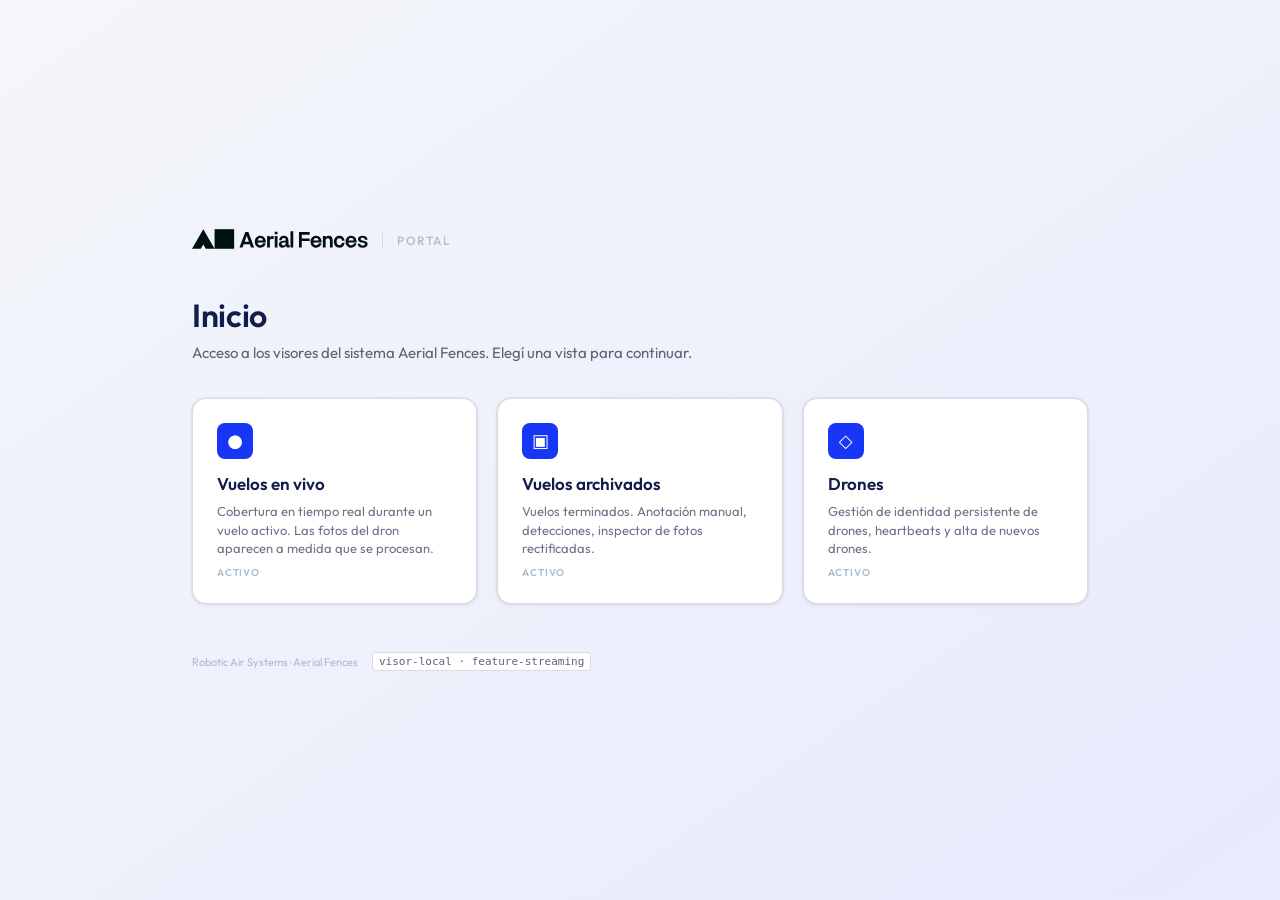
==== commit b014787e: "feature-streaming: refactor Fase A — multi-page + módulos ES Reemplaza el snapshot inicial (streamin" ====
--- a/index.html
+++ b/index.html
@@ -3,717 +3,93 @@
 <head>
 <meta charset="UTF-8"/>
 <meta name="viewport" content="width=device-width, initial-scale=1.0"/>
-<title>Aerial Fences · Portal Cliente</title>
-<link rel="stylesheet" href="https://unpkg.com/maplibre-gl@4.7.1/dist/maplibre-gl.css"/>
-<link href="https://fonts.googleapis.com/css2?family=Outfit:wght@300;400;500;600;700&family=JetBrains+Mono:wght@400;500&display=swap" rel="stylesheet">
+<title>Aerial Fences · Portal</title>
+<link href="https://fonts.googleapis.com/css2?family=Outfit:wght@300;400;500;600;700&display=swap" rel="stylesheet">
 <style>
 :root {
-  --blue:#1736F5; --blue-s:#e8eafd; --purple:#2F195F; --violet:#6600FF;
-  --white:#FFFFFF; --ink:#001011; --navy:#111D4A; --charcoal:#242834;
+  --blue:#1736F5; --navy:#111D4A; --ink:#001011;
   --muted:#A9BCD0; --border:#D8DBE2; --bg:#F4F6FA;
-  --font:'Outfit',system-ui,sans-serif; --mono:'JetBrains Mono',monospace;
-  --hh:54px; --fh:50px;
-  --shadow-sm:0 1px 4px rgba(0,0,0,.1),0 0 0 1px rgba(0,0,0,.04);
-  --shadow-md:0 4px 16px rgba(0,0,0,.13),0 0 0 1px rgba(0,0,0,.05);
-  --shadow-lg:0 12px 40px rgba(0,0,0,.18),0 0 0 1px rgba(0,0,0,.06);
+  --font:'Outfit',system-ui,sans-serif;
+  --shadow-sm:0 1px 4px rgba(0,0,0,.08),0 0 0 1px rgba(0,0,0,.04);
+  --shadow-md:0 8px 28px rgba(0,0,0,.10),0 0 0 1px rgba(0,0,0,.05);
 }
 *{box-sizing:border-box;margin:0;padding:0;}
-/* ── LOGIN SCREEN ── */
-.login-screen{
-  position:fixed;inset:0;z-index:9999;
-  background:linear-gradient(145deg,#012550 0%,#111D4A 50%,#1736F5 100%);
+html,body{height:100%;font-family:var(--font);color:var(--ink);background:var(--bg);}
+body{
   display:flex;align-items:center;justify-content:center;
-  font-family:var(--font);
+  background:linear-gradient(145deg,#F4F6FA 0%,#E8EAFD 100%);
 }
-.login-screen.hidden{display:none;}
-.login-card{
-  background:rgba(255,255,255,.06);backdrop-filter:blur(20px);
-  border:1px solid rgba(255,255,255,.12);border-radius:20px;
-  padding:40px 36px;width:380px;
-  box-shadow:0 24px 64px rgba(0,0,0,.4);
+.shell{
+  width:100%;max-width:960px;padding:48px 32px;
 }
-.login-logo{margin-bottom:28px;}
-.login-logo svg{width:160px;fill:#fff;}
-.login-title{font-size:20px;font-weight:800;color:#fff;margin-bottom:6px;}
-.login-sub{font-size:13px;color:rgba(255,255,255,.5);margin-bottom:28px;}
-.login-field{margin-bottom:14px;}
-.login-label{font-size:11px;font-weight:600;text-transform:uppercase;letter-spacing:.08em;color:rgba(255,255,255,.5);margin-bottom:6px;display:block;}
-.login-input{
-  width:100%;height:44px;background:rgba(255,255,255,.08);
-  border:1px solid rgba(255,255,255,.15);border-radius:10px;
-  padding:0 14px;font-family:var(--font);font-size:14px;color:#fff;
-  outline:none;transition:border-color .14s;box-sizing:border-box;
+.brand{
+  display:flex;align-items:center;gap:14px;margin-bottom:42px;
 }
-.login-input::placeholder{color:rgba(255,255,255,.3);}
-.login-input:focus{border-color:rgba(255,255,255,.4);background:rgba(255,255,255,.12);}
-.login-btn{
-  width:100%;height:46px;background:#1736F5;border:none;border-radius:10px;
-  font-family:var(--font);font-size:14px;font-weight:700;color:#fff;
-  cursor:pointer;margin-top:8px;transition:all .14s;
-  box-shadow:0 4px 16px rgba(23,54,245,.4);
+.brand svg{height:24px;width:auto;display:block;}
+.brand-sub{
+  font-size:12px;font-weight:500;color:var(--muted);
+  text-transform:uppercase;letter-spacing:.12em;
+  padding-left:14px;border-left:1px solid var(--border);
 }
-.login-btn:hover{background:#0f27db;transform:translateY(-1px);box-shadow:0 8px 24px rgba(23,54,245,.5);}
-.login-btn:active{transform:translateY(0);}
-.login-btn:disabled{opacity:.5;cursor:not-allowed;transform:none;}
-.login-error{
-  font-size:12px;font-weight:600;color:#fca5a5;margin-top:12px;
-  text-align:center;display:none;
-  background:rgba(239,68,68,.15);border-radius:8px;padding:8px 12px;
+h1{
+  font-size:32px;font-weight:600;color:var(--navy);
+  margin-bottom:8px;letter-spacing:-.01em;
 }
-.login-error.show{display:block;}
-.login-footer{margin-top:24px;text-align:center;font-size:11px;color:rgba(255,255,255,.3);}
-
-/* App hidden until auth */
-.app{visibility:hidden;pointer-events:none;}
-.app.authed{visibility:visible;pointer-events:all;display:grid;grid-template-rows:var(--hh) 1fr var(--fh);height:100vh;}
-html,body{height:100%;overflow:hidden;font-family:var(--font);color:var(--ink);-webkit-font-smoothing:antialiased;}
-.map-wrap{position:relative;overflow:hidden;}
-#map{position:absolute;inset:0;}
-
-/* ── HEADER ── */
-header{
-  background:#fff;border-bottom:1px solid var(--border);
-  display:flex;align-items:center;justify-content:space-between;
-  padding:0 20px;z-index:50;position:relative;
+.lead{
+  font-size:15px;color:#5b6478;margin-bottom:36px;max-width:540px;
 }
-.brand svg{height:20px;width:auto;display:block;}
-.hdr-right{display:flex;align-items:center;gap:10px;}
-.client-name{font-size:20px;font-weight:700;color:var(--ink);letter-spacing:.02em;}
-.client-av{width:34px;height:34px;border-radius:50%;background:var(--navy);color:#fff;display:flex;align-items:center;justify-content:center;font-size:11px;font-weight:700;letter-spacing:.04em;flex-shrink:0;}
-
-/* ── NAV STRIP ── */
-.nav-strip{position:absolute;top:12px;left:0;right:0;z-index:20;height:32px;pointer-events:none;}
-
-/* ── CTX CARD (unified — no split border) ── */
-.ctx-wrap{position:absolute;left:12px;top:0;width:320px;pointer-events:all;}
-/* The card is ONE element wrapping header + body */
-.ctx-card{
-  background:#fff;border:1px solid var(--border);border-radius:99px;
-  box-shadow:var(--shadow-sm);overflow:hidden;
-  transition:border-color .15s,box-shadow .15s,border-radius .28s;
+.grid{
+  display:grid;grid-template-columns:repeat(3,1fr);gap:20px;
 }
-.ctx-card.open{border-color:var(--blue);border-radius:14px;box-shadow:var(--shadow-lg);}
-
-.ctx-pill{
-  display:flex;align-items:center;gap:8px;
-  padding:0 12px;height:32px;
-  cursor:pointer;user-select:none;
-  font-size:12px;font-weight:500;color:var(--ink);
+.card{
+  background:#fff;border:1px solid var(--border);border-radius:14px;
+  padding:24px;text-decoration:none;color:var(--ink);
+  box-shadow:var(--shadow-sm);
+  transition:transform .15s,box-shadow .15s,border-color .15s;
+  display:flex;flex-direction:column;gap:8px;min-height:160px;
 }
-.ctx-dot{width:6px;height:6px;border-radius:50%;background:var(--blue);flex-shrink:0;}
-.ctx-text{flex:1;overflow:hidden;text-overflow:ellipsis;white-space:nowrap;}
-.ctx-chevron{font-size:10px;color:var(--muted);transition:transform .22s;flex-shrink:0;}
-.ctx-card.open .ctx-chevron{transform:rotate(180deg);}
-
-/* Panel body (height animated) */
-.ctx-panel{
-  overflow:hidden;
-  max-height:0;
-  transition:max-height .28s cubic-bezier(.4,0,.2,1);
-  border-top:0px solid var(--border);
+.card:hover{
+  transform:translateY(-2px);box-shadow:var(--shadow-md);
+  border-color:var(--blue);
 }
-.ctx-card.open .ctx-panel{max-height:var(--ctx-panel-h,420px);border-top-width:1px;}
-
-.ctx-tabs{display:flex;border-bottom:1px solid var(--border);background:var(--bg);}
-.ctx-tab{flex:1;padding:8px 6px;background:none;border:none;font-family:var(--font);font-size:11px;font-weight:500;color:var(--muted);cursor:pointer;border-bottom:2px solid transparent;transition:all .12s;letter-spacing:.03em;}
-.ctx-tab.active{color:var(--navy);border-bottom-color:var(--blue);font-weight:600;}
-.ctx-tab:hover:not(.active){color:var(--ink);}
-.ctx-pane{display:none;overflow-y:auto;max-height:calc(var(--ctx-panel-h,420px) - 72px);}
-.ctx-pane::-webkit-scrollbar{width:3px;}
-.ctx-pane::-webkit-scrollbar-thumb{background:var(--border);border-radius:2px;}
-.ctx-pane.active{display:block;}
-
-/* Resize handle */
-.ctx-resize{
-  position:absolute;bottom:0;right:0;width:16px;height:16px;
-  cursor:se-resize;z-index:5;display:none;
-  background:linear-gradient(135deg,transparent 55%,var(--border) 55%,var(--border) 65%,transparent 65%,transparent 75%,var(--border) 75%,var(--border) 85%,transparent 85%);
-  border-radius:0 0 14px 0;
+.card.disabled{
+  opacity:.5;cursor:not-allowed;pointer-events:none;
+  background:#fafbfd;
 }
-.ctx-card.open~.ctx-resize{display:block;}
-
-/* layers inside ctx-pane */
-.lyr-sec{font-size:9px;font-weight:700;text-transform:uppercase;letter-spacing:.08em;color:var(--muted);padding:8px 12px 3px;}
-.lyr-sep{height:1px;background:var(--border);margin:3px 8px;}
-.lyr-row{display:flex;align-items:center;gap:8px;padding:5px 12px;cursor:pointer;transition:background .1s;}
-.lyr-row:hover{background:var(--bg);}
-.lyr-sw{width:12px;height:12px;border-radius:2px;flex-shrink:0;}
-.lyr-sw.line{height:2.5px;border-radius:1px;}
-.lyr-sw.dot{border-radius:50%;}
-.lyr-name{flex:1;font-size:11.5px;color:var(--charcoal);}
-.lyr-cnt{font-size:9.5px;font-family:var(--mono);color:var(--muted);}
-.lyr-row input[type=checkbox]{width:13px;height:13px;accent-color:var(--blue);cursor:pointer;margin:0;}
-
-/* alerts inside ctx-pane */
-.ctx-alerts-body{position:relative;overflow:hidden;}
-.alert-list-view,.alert-detail-view{transition:transform .22s cubic-bezier(.4,0,.2,1);}
-.alert-detail-view{position:absolute;inset:0;background:#fff;transform:translateX(100%);overflow-y:auto;}
-.alert-detail-view.open{transform:translateX(0);}
-
-.ag-label{font-size:9px;font-weight:700;text-transform:uppercase;letter-spacing:.08em;color:var(--muted);padding:8px 12px 3px;}
-.ai{display:flex;align-items:flex-start;gap:9px;padding:8px 10px;margin:1px 4px;border-radius:8px;border:1px solid transparent;cursor:pointer;transition:all .12s;}
-.ai:hover{background:var(--bg);border-color:var(--border);}
-.ai.sel{background:var(--blue-s);border-color:rgba(23,54,245,.2);}
-.ai-thumb{width:46px;height:46px;border-radius:5px;object-fit:cover;background:var(--bg);border:1px solid var(--border);flex-shrink:0;}
-.ai-icon{width:46px;height:46px;border-radius:5px;background:var(--bg);border:1px solid var(--border);flex-shrink:0;display:flex;align-items:center;justify-content:center;font-size:18px;}
-.ai-body{flex:1;min-width:0;display:flex;flex-direction:column;gap:3px;}
-.ai-top{display:flex;align-items:center;gap:4px;flex-wrap:wrap;}
-.ai-name{font-size:11px;font-weight:500;color:var(--ink);white-space:nowrap;overflow:hidden;text-overflow:ellipsis;}
-.ai-meta{font-size:9.5px;font-family:var(--mono);color:var(--muted);}
-.conf-row{display:flex;align-items:center;gap:5px;}
-.conf-bar{flex:1;height:2px;background:var(--border);border-radius:1px;overflow:hidden;}
-.conf-fill{height:100%;background:var(--blue);border-radius:1px;}
-.conf-v{font-size:9px;font-family:var(--mono);color:var(--muted);}
-
-/* badges */
-.bc{font-size:9px;font-weight:700;padding:1px 5px;border-radius:3px;text-transform:uppercase;letter-spacing:.04em;}
-.bc.vehicle{background:#fef3c7;color:#92400e;}
-.bc.person{background:#fee2e2;color:#991b1b;}
-.bc.annotation{background:#ede9fe;color:#5b21b6;}
-.bs{font-size:9px;font-weight:600;padding:1px 7px;border-radius:9px;letter-spacing:.03em;white-space:nowrap;}
-.bs.pending{background:#f3f4f6;color:#374151;}
-.bs.confirmed{background:#dcfce7;color:#15803d;}
-.bs.dismissed{background:#fee2e2;color:#b91c1c;}
-.bs.resolved{background:#dbeafe;color:#1d4ed8;}
-.bs.monitoring{background:#fef3c7;color:#b45309;}
-.bs.modified{background:#ede9fe;color:#6d28d9;}
-.bp{font-size:9px;font-weight:600;padding:1px 5px;border-radius:3px;letter-spacing:.04em;}
-.bp.alta{background:#fee2e2;color:#991b1b;}
-.bp.media{background:#fef3c7;color:#92400e;}
-.bp.baja{background:#dbeafe;color:#1e3a8a;}
-
-/* detail view inside ctx */
-.dv-nav{display:flex;align-items:center;gap:8px;padding:10px 12px;border-bottom:1px solid var(--border);flex-shrink:0;}
-.dv-back{width:26px;height:26px;background:var(--bg);border:1px solid var(--border);border-radius:5px;cursor:pointer;display:flex;align-items:center;justify-content:center;font-size:12px;flex-shrink:0;}
-.dv-back:hover{background:var(--border);}
-.dv-info{flex:1;min-width:0;}
-.dv-type{font-size:9px;font-weight:700;text-transform:uppercase;letter-spacing:.07em;color:var(--muted);}
-.dv-name{font-size:11.5px;font-weight:600;color:var(--ink);white-space:nowrap;overflow:hidden;text-overflow:ellipsis;}
-.dv-body{padding:12px;display:flex;flex-direction:column;gap:10px;overflow-y:auto;max-height:270px;}
-.dv-lbl{font-size:9px;font-weight:700;text-transform:uppercase;letter-spacing:.07em;color:var(--muted);margin-bottom:4px;}
-.tl-empty{font-size:11px;color:var(--muted);font-style:italic;}
-.tl-ev{display:flex;gap:8px;align-items:flex-start;padding:7px 9px;border:1px solid var(--border);border-radius:7px;background:var(--bg);margin-bottom:4px;}
-.tl-dot{width:8px;height:8px;border-radius:50%;flex-shrink:0;margin-top:3px;}
-.tl-action{font-size:11px;font-weight:600;color:var(--ink);}
-.tl-meta{font-size:9px;font-family:var(--mono);color:var(--muted);margin-top:1px;}
-.tl-comment{font-size:10px;color:var(--charcoal);margin-top:2px;font-style:italic;}
-.fb-opts{display:flex;flex-direction:column;gap:3px;margin-bottom:8px;}
-.fb-opt{display:flex;align-items:center;gap:8px;padding:6px 9px;border:1px solid var(--border);border-radius:7px;cursor:pointer;transition:all .1s;background:#fff;}
-.fb-opt:hover{border-color:var(--blue);background:var(--blue-s);}
-.fb-opt.sel{border-color:var(--blue);background:var(--blue-s);}
-.fb-opt input{display:none;}
-.fb-dot{width:9px;height:9px;border-radius:50%;flex-shrink:0;border:2px solid currentColor;transition:all .1s;}
-.fb-opt.sel .fb-dot{background:currentColor;}
-.fb-opt-l{font-size:11.5px;font-weight:500;flex:1;}
-.fb-opt[data-s=confirmed]{color:#15803d;} .fb-opt[data-s=dismissed]{color:#b91c1c;} .fb-opt[data-s=resolved]{color:#1d4ed8;} .fb-opt[data-s=monitoring]{color:#b45309;} .fb-opt[data-s=modified]{color:#6d28d9;}
-.fb-opt:not(.sel){color:var(--charcoal);}
-.fb-comment{width:100%;padding:7px 9px;border:1px solid var(--border);border-radius:7px;font-family:var(--font);font-size:12px;resize:none;outline:none;transition:border .12s;background:#fff;color:var(--ink);}
-.fb-comment:focus{border-color:var(--blue);box-shadow:0 0 0 3px rgba(23,54,245,.08);}
-.fb-comment::placeholder{color:var(--muted);}
-.dv-footer{padding:8px 12px;border-top:1px solid var(--border);display:flex;gap:6px;background:#fff;}
-.btn-save{flex:1;padding:7px;background:var(--blue);color:#fff;border:none;border-radius:6px;cursor:pointer;font-family:var(--font);font-size:12px;font-weight:600;}
-.btn-save:disabled{background:var(--muted);cursor:not-allowed;}
-.btn-photo{padding:7px 10px;background:var(--bg);border:1px solid var(--border);border-radius:6px;cursor:pointer;font-family:var(--font);font-size:11px;color:var(--charcoal);}
-.btn-photo:hover{background:var(--border);}
-.add-annot-btn{margin:6px 8px 4px;padding:8px 12px;border:1.5px dashed var(--border);border-radius:8px;display:flex;align-items:center;justify-content:center;gap:6px;cursor:pointer;color:var(--muted);font-size:12px;font-weight:500;transition:all .12s;}
-.add-annot-btn:hover{border-color:var(--blue);color:var(--blue);background:var(--blue-s);}
-.add-annot-btn.on{background:var(--blue-s);border-color:var(--blue);border-style:solid;color:var(--blue);font-weight:600;}
-
-/* ── NAV PILLS — individual floating capsules, centered in full screen ── */
-.nav-center{position:absolute;left:0;right:0;top:0;display:flex;justify-content:center;align-items:flex-start;pointer-events:none;}
-.nav-pills{display:flex;gap:5px;align-items:center;pointer-events:all;}
-.np{
-  padding:6px 14px;height:32px;
-  background:rgba(255,255,255,.92);backdrop-filter:blur(10px);
-  border:1px solid rgba(216,219,226,.75);border-radius:99px;
-  box-shadow:var(--shadow-sm);
-  font-family:var(--font);font-size:12px;font-weight:500;color:var(--charcoal);
-  cursor:pointer;white-space:nowrap;transition:all .14s;
-  display:flex;align-items:center;
+.card-icon{
+  width:36px;height:36px;border-radius:8px;
+  background:var(--blue);color:#fff;
+  display:flex;align-items:center;justify-content:center;
+  font-size:18px;margin-bottom:6px;
 }
-.np:hover{background:#fff;color:var(--navy);box-shadow:var(--shadow-md);transform:translateY(-1px);}
-.np.active{background:var(--navy);color:#fff;border-color:var(--navy);box-shadow:var(--shadow-md);}
-
-/* ── BOTTOM CONTROLS — two rows, same center axis ── */
-.bottom-controls{
-  position:absolute;bottom:12px;
-  left:0;right:0;
-  z-index:10;display:flex;flex-direction:column;align-items:center;gap:6px;
-  pointer-events:none;
+.card.disabled .card-icon{background:var(--muted);}
+.card-title{font-size:17px;font-weight:600;color:var(--navy);}
+.card-desc{font-size:13px;color:#6b7488;line-height:1.45;flex:1;}
+.card-tag{
+  font-size:10px;font-weight:600;color:var(--muted);
+  text-transform:uppercase;letter-spacing:.08em;
 }
-.bottom-controls>*{pointer-events:all;}
-.bc-row{display:flex;align-items:center;gap:6px;}
-.map-btn{padding:6px 13px;height:32px;background:rgba(255,255,255,.96);border:1px solid rgba(0,0,0,.09);border-radius:99px;font-family:var(--font);font-size:11.5px;font-weight:500;color:var(--charcoal);cursor:pointer;box-shadow:var(--shadow-sm);transition:all .12s;white-space:nowrap;display:flex;align-items:center;}
-.map-btn:hover{background:#fff;color:var(--navy);box-shadow:var(--shadow-md);}
-.map-btn.active{background:var(--navy);color:#fff;border-color:var(--navy);}
-.bm-row{display:flex;background:rgba(255,255,255,.96);border:1px solid rgba(0,0,0,.09);border-radius:99px;overflow:hidden;box-shadow:var(--shadow-sm);height:32px;}
-.bm-row button{padding:0 12px;background:none;border:none;font-family:var(--font);font-size:11px;color:var(--muted);cursor:pointer;border-right:1px solid rgba(0,0,0,.07);height:100%;}
-.bm-row button:last-child{border-right:none;}
-.bm-row button.active{background:var(--navy);color:#fff;font-weight:600;}
-.bm-row button:hover:not(.active){background:#f0f2f5;color:var(--ink);}
-.btn-ver-alertas{display:flex;align-items:center;gap:7px;padding:0 15px;height:32px;background:var(--blue);color:#fff;border:none;border-radius:99px;font-family:var(--font);font-size:12.5px;font-weight:600;cursor:pointer;box-shadow:0 2px 12px rgba(23,54,245,.35);transition:all .14s;position:relative;}
-.btn-ver-alertas:hover{background:#0f27db;box-shadow:0 4px 20px rgba(23,54,245,.5);}
-.alert-badge{position:absolute;top:-5px;right:-5px;min-width:18px;height:18px;padding:0 4px;background:#e53935;color:#fff;border-radius:9px;font-size:10px;font-weight:700;display:flex;align-items:center;justify-content:center;border:2px solid transparent;}
-.btn-nueva{display:flex;align-items:center;gap:7px;padding:0 15px;height:32px;background:rgba(255,255,255,.96);color:var(--navy);border:1.5px solid var(--border);border-radius:99px;font-family:var(--font);font-size:12px;font-weight:600;cursor:pointer;box-shadow:var(--shadow-sm);transition:all .14s;}
-.btn-nueva:hover{border-color:var(--blue);color:var(--blue);box-shadow:var(--shadow-md);}
-.btn-nueva.on{background:var(--purple);color:#fff;border-color:var(--purple);}
-.btn-nueva svg{width:13px;height:13px;fill:none;stroke:currentColor;stroke-width:2.2;stroke-linecap:round;}
-
-/* Coord display (bottom-left, won't overlap) */
-.coord{position:absolute;bottom:12px;left:12px;z-index:5;font-family:var(--mono);font-size:9.5px;color:rgba(255,255,255,.55);background:rgba(0,0,0,.35);padding:3px 9px;border-radius:6px;pointer-events:none;}
-
-/* ── STATS DASHBOARD ── */
-.stats-view{
-  position:absolute;inset:0;z-index:22;background:#f0f2f7;
-  display:none;flex-direction:column;overflow-y:auto;
+.footer{
+  margin-top:48px;font-size:11px;color:var(--muted);
+  display:flex;gap:14px;align-items:center;
 }
-.stats-view.open{display:flex;}
-.stats-header{
-  background:#fff;border-bottom:1px solid var(--border);
-  padding:12px 20px;display:flex;align-items:center;justify-content:space-between;
-  flex-shrink:0;position:sticky;top:0;z-index:10;
+.footer code{
+  font-family:ui-monospace,monospace;font-size:11px;
+  background:#fff;padding:2px 6px;border-radius:4px;
+  border:1px solid var(--border);color:#5b6478;
 }
-.stats-title{font-size:15px;font-weight:700;color:var(--ink);}
-.stats-meta{font-size:12px;color:var(--muted);margin-left:8px;font-family:var(--mono);}
-.stats-close{width:28px;height:28px;background:var(--bg);border:1px solid var(--border);border-radius:6px;cursor:pointer;font-size:13px;display:flex;align-items:center;justify-content:center;color:var(--muted);}
-.stats-close:hover{background:var(--border);color:var(--ink);}
-.stats-body{padding:18px 20px 32px;display:flex;flex-direction:column;gap:14px;}
-/* Main row: hero + kpis stacked */
-.stats-top{display:grid;grid-template-columns:320px 1fr;gap:14px;align-items:start;}
-/* Hero card */
-.stats-hero{
-  background:linear-gradient(145deg,#1736F5 0%,#012550 100%);
-  border-radius:16px;padding:24px;color:#fff;
-  display:flex;flex-direction:column;gap:16px;
-  box-shadow:0 8px 32px rgba(23,54,245,.35);
+@media (max-width:700px){
+  .grid{grid-template-columns:1fr;}
+  .shell{padding:32px 20px;}
+  h1{font-size:26px;}
 }
-.stats-hero-label{font-size:10.5px;font-weight:700;text-transform:uppercase;letter-spacing:.1em;opacity:.65;}
-.stats-hero-title{font-size:22px;font-weight:800;line-height:1.2;margin-top:-4px;}
-.stats-hero-sub{font-size:12px;opacity:.6;margin-top:-10px;}
-.stats-gauge{display:flex;justify-content:center;padding:4px 0;}
-.gauge-wrap{position:relative;width:160px;height:100px;}
-.gauge-val{position:absolute;bottom:0;left:50%;transform:translateX(-50%);text-align:center;}
-.gauge-num{font-size:32px;font-weight:800;line-height:1;}
-.gauge-unit{font-size:11px;opacity:.65;margin-top:1px;}
-.stats-hero-breakdown{display:flex;flex-direction:column;gap:8px;}
-.breakdown-row{display:flex;align-items:center;justify-content:space-between;}
-.breakdown-dot{width:8px;height:8px;border-radius:50%;margin-right:7px;flex-shrink:0;}
-.breakdown-label{font-size:12px;opacity:.75;display:flex;align-items:center;flex:1;}
-.breakdown-val{font-size:13px;font-weight:700;}
-/* KPI grid */
-.stats-kpis{display:grid;grid-template-columns:repeat(3,1fr);gap:10px;align-content:start;}
-.kpi-card{background:#fff;border-radius:12px;padding:18px 20px;border:1px solid var(--border);box-shadow:var(--shadow-sm);}
-.kpi-label{font-size:11px;color:var(--muted);font-weight:500;margin-bottom:8px;text-transform:uppercase;letter-spacing:.05em;}
-.kpi-val{font-size:32px;font-weight:800;color:var(--ink);line-height:1;}
-.kpi-delta{font-size:11px;color:#15803d;font-weight:600;margin-top:4px;}
-.kpi-delta.neutral{color:var(--muted);}
-/* Charts row */
-.stats-charts{display:grid;grid-template-columns:1fr 340px;gap:14px;}
-.stats-card{background:#fff;border-radius:14px;padding:20px;border:1px solid var(--border);box-shadow:var(--shadow-sm);}
-.stats-card-title{font-size:12.5px;font-weight:700;color:var(--ink);margin-bottom:4px;}
-.stats-card-sub{font-size:11px;color:var(--muted);margin-bottom:16px;}
-/* Bar chart */
-.bar-chart{display:flex;align-items:flex-end;gap:6px;height:140px;padding-bottom:20px;position:relative;}
-.bar-wrap{display:flex;flex-direction:column;align-items:center;flex:1;gap:4px;height:100%;}
-.bar-col{width:100%;border-radius:4px 4px 0 0;background:var(--blue);min-height:4px;transition:opacity .14s;cursor:default;}
-.bar-col:hover{opacity:.75;}
-.bar-col.low{background:#a9d0ff;}
-.bar-col.med{background:#1736F5;}
-.bar-col.high{background:#012550;}
-.bar-lbl{font-size:9px;color:var(--muted);white-space:nowrap;transform:rotate(-35deg);transform-origin:top center;font-family:var(--mono);}
-.bar-val{font-size:9px;color:var(--muted);font-family:var(--mono);}
-/* Donut */
-.donut-wrap{display:flex;flex-direction:column;align-items:center;gap:14px;}
-.donut-legend{width:100%;display:flex;flex-direction:column;gap:8px;}
-.legend-row{display:flex;align-items:center;justify-content:space-between;font-size:12px;}
-.legend-dot{width:10px;height:10px;border-radius:50%;margin-right:8px;flex-shrink:0;}
-.legend-label{color:var(--charcoal);display:flex;align-items:center;flex:1;}
-.legend-val{font-weight:700;color:var(--ink);font-family:var(--mono);}
-/* Bottom row */
-.stats-bottom{display:grid;grid-template-columns:1fr 1fr;gap:14px;}
-.hbar-chart{display:flex;flex-direction:column;gap:10px;}
-.hbar-row{display:flex;flex-direction:column;gap:3px;}
-.hbar-top{display:flex;justify-content:space-between;font-size:11px;}
-.hbar-label{color:var(--charcoal);font-weight:500;}
-.hbar-count{color:var(--muted);font-family:var(--mono);}
-.hbar-track{height:10px;background:#f0f2f7;border-radius:99px;overflow:hidden;}
-.hbar-fill{height:100%;border-radius:99px;transition:width .4s ease;}
-@media(max-width:1100px){
-  .stats-top{grid-template-columns:1fr;}
-  .stats-kpis{grid-template-columns:repeat(3,1fr);}
-  .stats-charts{grid-template-columns:1fr;}
-  .stats-bottom{grid-template-columns:1fr;}
-}
-.af-view{
-  position:absolute;inset:0;z-index:22;background:var(--bg);
-  display:none;flex-direction:column;overflow-y:auto;
-}
-.af-view.open{display:flex;}
-.af-header{
-  background:#fff;border-bottom:1px solid var(--border);
-  padding:12px 20px;display:flex;align-items:center;justify-content:space-between;
-  flex-shrink:0;position:sticky;top:0;z-index:10;
-}
-.af-title{font-size:15px;font-weight:700;color:var(--ink);}
-.af-count{font-size:12px;color:var(--muted);font-family:var(--mono);margin-left:8px;}
-.af-close{width:28px;height:28px;background:var(--bg);border:1px solid var(--border);border-radius:6px;cursor:pointer;font-size:13px;display:flex;align-items:center;justify-content:center;color:var(--muted);}
-.af-close:hover{background:var(--border);color:var(--ink);}
-.af-filters{
-  display:flex;gap:4px;padding:10px 20px;background:#fff;
-  border-bottom:1px solid var(--border);flex-shrink:0;overflow-x:auto;
-  scrollbar-width:none;position:sticky;top:53px;z-index:10;
-}
-.af-filters::-webkit-scrollbar{display:none;}
-.af-tab{padding:5px 14px;border-radius:99px;border:1px solid var(--border);background:#fff;font-family:var(--font);font-size:12px;font-weight:500;color:var(--muted);cursor:pointer;white-space:nowrap;transition:all .12s;}
-.af-tab:hover{color:var(--ink);border-color:var(--muted);}
-.af-tab.active{background:var(--navy);color:#fff;border-color:var(--navy);font-weight:600;}
-.af-tab .af-tab-cnt{font-family:var(--mono);font-size:10px;opacity:.75;margin-left:4px;}
-.af-grid{
-  padding:16px 20px 32px;
-  display:grid;grid-template-columns:repeat(4,1fr);gap:14px;
-  align-content:start;
-}
-@media(max-width:1100px){.af-grid{grid-template-columns:repeat(3,1fr);}}
-@media(max-width:700px){.af-grid{grid-template-columns:repeat(2,1fr);}}
-/* Card */
-.af-card{
-  background:#fff;border-radius:12px;overflow:hidden;
-  box-shadow:var(--shadow-sm);border:1px solid var(--border);
-  transition:box-shadow .14s,border-color .14s;cursor:pointer;
-}
-.af-card:hover{box-shadow:var(--shadow-md);border-color:var(--muted);}
-.af-card.status-confirmed{border-color:#bbf7d0;}
-.af-card.status-resolved{border-color:#bfdbfe;}
-.af-card.status-dismissed{border-color:#fecaca;}
-.af-card.status-monitoring{border-color:#fde68a;}
-.af-photo{
-  position:relative;width:100%;
-  padding-bottom:66%;/* 3:2 ratio */
-  overflow:hidden;background:var(--charcoal);
-}
-.af-photo img{
-  position:absolute;inset:0;width:100%;height:100%;
-  object-fit:cover;display:block;transition:transform .22s;
-}
-.af-card:hover .af-photo img{transform:scale(1.04);}
-.af-photo-placeholder{position:absolute;inset:0;display:flex;align-items:center;justify-content:center;font-size:36px;background:var(--bg);}
-.af-km{
-  position:absolute;top:8px;left:8px;
-  display:flex;align-items:center;gap:5px;
-  background:rgba(0,0,0,.6);backdrop-filter:blur(6px);
-  border-radius:99px;padding:3px 10px 3px 6px;z-index:2;
-}
-.af-km-dot{width:10px;height:10px;border-radius:50%;flex-shrink:0;}
-.af-km-lbl{font-size:11px;font-weight:700;color:#fff;font-family:var(--mono);}
-.af-status-badge{
-  position:absolute;top:8px;right:8px;z-index:2;
-  font-size:9px;font-weight:700;padding:2px 7px;border-radius:99px;
-  text-transform:uppercase;letter-spacing:.04em;
-}
-.af-card-body{padding:10px 12px;}
-.af-card-name{font-size:12px;font-weight:600;color:var(--ink);white-space:nowrap;overflow:hidden;text-overflow:ellipsis;margin-bottom:3px;}
-.af-card-meta{font-size:10.5px;color:var(--muted);margin-bottom:10px;white-space:nowrap;overflow:hidden;text-overflow:ellipsis;}
-.af-card-actions{display:flex;gap:6px;}
-.af-action{flex:1;padding:6px 8px;border-radius:6px;border:1px solid var(--border);background:#fff;font-family:var(--font);font-size:11px;font-weight:600;cursor:pointer;text-align:center;transition:all .12s;}
-.af-action:hover{border-color:var(--blue);}
-.af-action.resolved{color:#15803d;border-color:#bbf7d0;background:#f0fdf4;}
-.af-action.resolved:hover{background:#dcfce7;border-color:#86efac;}
-.af-action.resolved.active{background:#15803d;color:#fff;border-color:#15803d;}
-.af-action.dismissed{color:#b91c1c;border-color:#fecaca;background:#fff5f5;}
-.af-action.dismissed:hover{background:#fee2e2;border-color:#fca5a5;}
-.af-action.dismissed.active{background:#b91c1c;color:#fff;border-color:#b91c1c;}
-.af-empty{
-  grid-column:1/-1;padding:80px 20px;text-align:center;
-}
-.af-empty-icon{font-size:40px;margin-bottom:12px;opacity:.4;}
-.af-empty-text{font-size:14px;font-weight:500;color:var(--charcoal);}
-
-/* ── DRAW PANEL ── */
-.draw-panel{
-  position:absolute;top:54px;right:12px;z-index:25;
-  background:#fff;border-radius:14px;box-shadow:var(--shadow-lg);
-  width:270px;overflow:hidden;display:none;
-  border:1px solid var(--border);
-}
-.app.drawing .draw-panel{display:block;}
-.app.drawing #map{cursor:crosshair;}
-.draw-panel-header{
-  display:flex;align-items:center;justify-content:space-between;
-  padding:9px 12px;background:var(--bg);border-bottom:1px solid var(--border);
-}
-.draw-panel-title{font-size:10.5px;font-weight:700;text-transform:uppercase;letter-spacing:.07em;color:var(--charcoal);}
-.draw-panel-btns{display:flex;gap:3px;}
-.draw-panel-btn{width:22px;height:22px;background:none;border:1px solid var(--border);border-radius:4px;cursor:pointer;font-size:11px;color:var(--muted);display:flex;align-items:center;justify-content:center;transition:all .1s;}
-.draw-panel-btn:hover{background:var(--border);color:var(--ink);}
-.draw-panel-body{padding:10px;}
-.draw-panel.mini .draw-panel-body{display:none;}
-.draw-shapes{display:grid;grid-template-columns:1fr 1fr 1fr;gap:6px;margin-bottom:8px;}
-.draw-shape{
-  padding:10px 6px 8px;border:1.5px solid var(--border);border-radius:10px;
-  cursor:pointer;text-align:center;transition:all .14s;
-  display:flex;flex-direction:column;align-items:center;gap:5px;
-  background:#fff;
-}
-.draw-shape:hover{border-color:var(--blue);background:var(--blue-s);}
-.draw-shape.active{background:#10b981;border-color:#10b981;color:#fff;}
-.draw-shape-icon{font-size:22px;line-height:1;}
-.draw-shape-label{font-size:11.5px;font-weight:600;letter-spacing:.02em;}
-.draw-instruction{font-size:11px;color:var(--muted);text-align:center;padding:2px 4px 2px;line-height:1.5;}
-
-/* ── PHOTO POPUP ── */
-.photo-popup{
-  position:absolute;z-index:22;pointer-events:all;
-  background:#fff;border-radius:12px;
-  box-shadow:0 4px 24px rgba(0,0,0,.18),0 0 0 1px rgba(0,0,0,.06);
-  width:260px;padding:0;display:none;overflow:hidden;
-}
-.photo-popup.show{display:block;}
-.photo-popup::after{
-  content:'';position:absolute;bottom:-8px;left:50%;transform:translateX(-50%);
-  border:8px solid transparent;border-bottom:none;border-top-color:#fff;
-  filter:drop-shadow(0 2px 2px rgba(0,0,0,.1));
-}
-.pp-close{position:absolute;top:10px;right:10px;width:22px;height:22px;background:rgba(0,0,0,.06);border:none;cursor:pointer;font-size:12px;color:#666;display:flex;align-items:center;justify-content:center;border-radius:4px;}
-.pp-close:hover{background:rgba(0,0,0,.12);}
-.pp-body{padding:14px 16px 12px;}
-.pp-name{font-family:var(--mono);font-size:13px;font-weight:700;color:var(--ink);margin-bottom:4px;padding-right:20px;}
-.pp-sub{font-size:12px;color:var(--muted);margin-bottom:12px;}
-.pp-sep{height:1px;background:var(--border);margin:0 -16px 12px;}
-.pp-link{display:block;font-size:13px;font-weight:600;color:var(--blue);cursor:pointer;background:none;border:none;padding:0;font-family:var(--font);text-align:left;}
-.pp-link:hover{text-decoration:underline;}
-
-/* ── INSPECTOR ── */
-.inspector{position:absolute;inset:0;z-index:30;display:none;background:radial-gradient(ellipse at center,rgba(15,23,42,.94),rgba(1,2,16,.99));animation:fi .18s ease-out;}
-.inspector.open{display:flex;}
-@keyframes fi{from{opacity:0}to{opacity:1}}
-.insp-content{width:100%;height:100%;display:grid;grid-template-columns:1fr 300px;overflow:hidden;}
-.insp-img-wrap{position:relative;background:#000;overflow:hidden;cursor:grab;user-select:none;}
-.insp-img-wrap.drag{cursor:grabbing;}
-.insp-img-wrap img{position:absolute;transform-origin:0 0;max-width:none;user-select:none;pointer-events:none;}
-.insp-svg{position:absolute;top:0;left:0;transform-origin:0 0;pointer-events:none;overflow:visible;}
-.insp-svg .dl{stroke:#fbbf24;stroke-width:4;fill:none;filter:drop-shadow(0 0 6px rgba(251,191,36,.5));}
-.insp-svg .di{stroke:#fef3c7;stroke-width:1.5;fill:none;stroke-dasharray:6 4;}
-.insp-svg .dp{fill:#fbbf24;stroke:#fff;stroke-width:2;}
-.ibx{position:absolute;border:2px solid rgba(96,165,250,.8);pointer-events:none;}
-.ibx.active{border-color:#fde047;box-shadow:0 0 20px rgba(253,224,71,.35);}
-.ibx-lbl{position:absolute;top:-20px;left:0;white-space:nowrap;background:rgba(15,23,42,.9);color:#93c5fd;font-size:9.5px;padding:2px 6px;border-radius:3px;font-family:var(--mono);}
-.ibx.active .ibx-lbl{background:rgba(253,224,71,.95);color:#422006;font-weight:600;}
-.insp-ctrl{position:absolute;top:14px;left:14px;z-index:10;display:flex;gap:2px;background:rgba(15,23,42,.6);backdrop-filter:blur(12px);border:1px solid rgba(255,255,255,.1);border-radius:8px;padding:4px;}
-.insp-ctrl button{width:28px;height:28px;background:none;border:none;color:rgba(255,255,255,.8);cursor:pointer;border-radius:5px;font-size:14px;display:flex;align-items:center;justify-content:center;transition:all .12s;}
-.insp-ctrl button:hover{background:rgba(255,255,255,.12);color:#fff;}
-.insp-ctrl button.ruler-on{background:rgba(253,224,71,.2);color:#fde047;}
-.insp-ctrl .sep{width:1px;height:20px;background:rgba(255,255,255,.12);margin:4px 2px;}
-.zoom-ind{position:absolute;bottom:12px;left:14px;z-index:10;font-family:var(--mono);font-size:9.5px;color:rgba(255,255,255,.4);background:rgba(0,0,0,.3);padding:2px 7px;border-radius:4px;pointer-events:none;}
-/* Ruler */
-.insp-img-wrap.ruler-mode{cursor:crosshair!important;}
-.ruler-line{stroke:#fde047;stroke-width:2.5;fill:none;stroke-dasharray:10 5;filter:drop-shadow(0 0 5px rgba(253,224,71,.7));}
-.ruler-dot{fill:#fde047;stroke:#000;stroke-width:2;filter:drop-shadow(0 0 4px rgba(253,224,71,.7));}
-.ruler-lbl{fill:#fff;font-family:'JetBrains Mono',monospace;font-size:26px;font-weight:700;paint-order:stroke;stroke:#000;stroke-width:5px;}
-.ruler-panel{
-  position:absolute;bottom:56px;left:50%;transform:translateX(-50%);z-index:15;
-  background:rgba(15,23,42,.92);backdrop-filter:blur(8px);
-  border:1px solid rgba(253,224,71,.5);border-radius:10px;
-  padding:10px 24px;display:none;text-align:center;pointer-events:none;min-width:160px;
-}
-.ruler-panel.show{display:block;}
-.ruler-val{font-family:'JetBrains Mono',monospace;font-size:24px;font-weight:700;color:#fde047;line-height:1;}
-.ruler-sub{font-size:11px;color:rgba(255,255,255,.45);margin-top:3px;}
-.ruler-hint{
-  position:absolute;top:54px;left:50%;transform:translateX(-50%);z-index:15;
-  background:rgba(253,224,71,.12);border:1px solid rgba(253,224,71,.35);
-  color:#fde047;font-size:12px;font-weight:600;padding:5px 16px;
-  border-radius:99px;pointer-events:none;white-space:nowrap;
-}
-/* Offset panel */
-.offset-panel{
-  position:absolute;bottom:56px;right:14px;z-index:15;
-  background:rgba(15,23,42,.95);backdrop-filter:blur(8px);
-  border:1px solid rgba(255,255,255,.12);border-radius:12px;
-  padding:14px 16px;display:none;width:230px;
-}
-.offset-panel.show{display:block;}
-.offset-title{font-size:10px;font-weight:700;text-transform:uppercase;letter-spacing:.08em;color:rgba(255,255,255,.45);margin-bottom:12px;}
-.offset-row{display:flex;align-items:center;gap:8px;margin-bottom:10px;}
-.offset-lbl{font-size:11px;color:rgba(255,255,255,.55);width:20px;flex-shrink:0;text-align:center;}
-.offset-slider{flex:1;accent-color:#1736F5;cursor:pointer;height:4px;}
-.offset-val{font-size:10px;font-family:var(--mono);color:rgba(255,255,255,.8);width:50px;text-align:right;white-space:nowrap;}
-.offset-btns{display:flex;gap:6px;margin-top:6px;}
-.offset-btn{flex:1;padding:6px 8px;border-radius:7px;border:none;font-family:var(--font);font-size:11px;font-weight:600;cursor:pointer;transition:all .12s;}
-.offset-btn.save{background:#1736F5;color:#fff;}
-.offset-btn.save:hover{background:#0f27db;}
-.offset-btn.reset{background:rgba(255,255,255,.09);color:rgba(255,255,255,.65);}
-.offset-btn.reset:hover{background:rgba(255,255,255,.16);}
-.offset-saved{font-size:10px;color:#4ade80;text-align:center;margin-top:8px;display:none;}
-.insp-side{background:rgba(12,17,30,.97);border-left:1px solid rgba(255,255,255,.07);display:flex;flex-direction:column;overflow:hidden;position:relative;}
-.insp-x{position:absolute;top:12px;right:12px;width:26px;height:26px;background:rgba(255,255,255,.08);border:1px solid rgba(255,255,255,.14);color:rgba(255,255,255,.7);border-radius:5px;cursor:pointer;font-size:11px;display:flex;align-items:center;justify-content:center;z-index:5;transition:all .12s;}
-.insp-x:hover{background:rgba(255,255,255,.15);color:#fff;}
-.insp-inner{padding:14px;flex:1;overflow-y:auto;}
-.insp-inner::-webkit-scrollbar{width:3px;}
-.insp-inner::-webkit-scrollbar-thumb{background:rgba(255,255,255,.1);border-radius:2px;}
-.insp-title{font-size:13px;font-weight:600;color:#fff;margin-bottom:2px;margin-right:28px;}
-.insp-fn{font-family:var(--mono);font-size:9.5px;color:rgba(255,255,255,.3);margin-bottom:10px;}
-.insp-sec{font-size:9px;font-weight:700;text-transform:uppercase;letter-spacing:.07em;color:rgba(255,255,255,.3);margin:8px 0 4px;}
-.icr{display:flex;gap:7px;align-items:baseline;padding:2px 0;}
-.icr-dot{width:6px;height:6px;border-radius:50%;flex-shrink:0;margin-top:3px;}
-.icr-l{font-size:10px;color:rgba(255,255,255,.4);flex-shrink:0;}
-.icr-v{font-size:10px;color:rgba(255,255,255,.75);}
-.icp{display:flex;gap:8px;align-items:center;padding:5px 7px;border:1px solid rgba(255,255,255,.08);border-radius:5px;margin-bottom:4px;cursor:pointer;transition:all .12s;}
-.icp:hover{border-color:rgba(255,255,255,.18);}
-.icp.active{border-color:rgba(253,224,71,.6);background:rgba(253,224,71,.07);}
-.icp img{width:34px;height:34px;border-radius:3px;object-fit:cover;opacity:.8;}
-.icp-cls{font-size:9px;font-weight:700;text-transform:uppercase;}
-.icp-cls.vehicle{color:#fbbf24;}.icp-cls.person{color:#f87171;}
-.icp-conf{font-size:9.5px;font-family:var(--mono);color:rgba(255,255,255,.35);}
-.insp-acts{padding:10px 14px;border-top:1px solid rgba(255,255,255,.07);flex-shrink:0;}
-.insp-act-lbl{font-size:9px;font-weight:700;text-transform:uppercase;letter-spacing:.07em;color:rgba(255,255,255,.25);margin-bottom:6px;}
-.insp-act-grid{display:grid;grid-template-columns:1fr 1fr;gap:4px;}
-.iab{padding:6px 8px;background:rgba(255,255,255,.06);border:1px solid rgba(255,255,255,.1);color:rgba(255,255,255,.75);border-radius:5px;cursor:pointer;font-family:var(--font);font-size:10.5px;font-weight:500;display:flex;align-items:center;justify-content:center;gap:4px;transition:all .12s;}
-.iab:hover{background:rgba(255,255,255,.12);color:#fff;}
-.iab.ok{border-color:rgba(74,222,128,.3);color:#4ade80;}.iab.ok:hover{background:rgba(74,222,128,.1);}
-.iab.no{border-color:rgba(248,113,113,.3);color:#f87171;}.iab.no:hover{background:rgba(248,113,113,.1);}
-
-/* ── ANNOTATION MODAL ── */
-.mo{position:fixed;inset:0;z-index:100;background:rgba(0,16,17,.45);backdrop-filter:blur(4px);display:none;align-items:center;justify-content:center;}
-.mo.show{display:flex;}
-.md{background:#fff;border-radius:12px;width:400px;max-width:95vw;max-height:90vh;overflow-y:auto;box-shadow:var(--shadow-lg);}
-.md-h{background:var(--navy);color:#fff;padding:13px 16px;display:flex;align-items:center;justify-content:space-between;border-radius:12px 12px 0 0;}
-.md-h h3{margin:0;font-size:13.5px;font-weight:600;}
-.md-x{background:rgba(255,255,255,.1);border:1px solid rgba(255,255,255,.2);color:#fff;width:26px;height:26px;border-radius:5px;cursor:pointer;font-size:11px;display:flex;align-items:center;justify-content:center;}
-.md-b{padding:16px;display:flex;flex-direction:column;gap:12px;}
-.fl{display:flex;flex-direction:column;gap:4px;}
-.fl label{font-size:9.5px;font-weight:700;text-transform:uppercase;letter-spacing:.06em;color:var(--muted);}
-.fl input,.fl select,.fl textarea{padding:8px 9px;border:1px solid var(--border);border-radius:6px;font-family:var(--font);font-size:12.5px;background:#fff;color:var(--ink);outline:none;transition:border .12s;}
-.fl input:focus,.fl select:focus,.fl textarea:focus{border-color:var(--blue);box-shadow:0 0 0 3px rgba(23,54,245,.08);}
-.fl textarea{resize:vertical;min-height:60px;}
-.fl .ro{background:var(--bg);color:var(--muted);cursor:default;font-family:var(--mono);font-size:11px;}
-.fl .ro:focus{border-color:var(--border);box-shadow:none;}
-.geom-info{font-size:10.5px;color:var(--muted);font-family:var(--mono);background:var(--bg);padding:6px 9px;border-radius:6px;}
-.prio-row{display:flex;gap:6px;}
-.pc{flex:1;padding:7px 5px;text-align:center;border:1px solid var(--border);border-radius:6px;cursor:pointer;font-size:11.5px;font-weight:500;background:#fff;transition:all .1s;}
-.pc input{display:none;}
-.pc.alta:has(input:checked){background:#fee2e2;border-color:#ef4444;color:#991b1b;font-weight:700;}
-.pc.media:has(input:checked){background:#fef3c7;border-color:#f59e0b;color:#92400e;font-weight:700;}
-.pc.baja:has(input:checked){background:#dbeafe;border-color:#3b82f6;color:#1e3a8a;font-weight:700;}
-.md-f{padding:11px 16px;border-top:1px solid var(--border);background:var(--bg);display:flex;align-items:center;gap:7px;border-radius:0 0 12px 12px;}
-.btn-del{padding:6px 12px;background:#fff;color:#dc2626;border:1px solid #fca5a5;border-radius:6px;cursor:pointer;font-family:var(--font);font-size:11.5px;}
-.btn-del:hover{background:#fee2e2;}
-.md-f .sp{flex:1;}
-.btn-cnl{padding:6px 12px;background:#fff;color:var(--charcoal);border:1px solid var(--border);border-radius:6px;cursor:pointer;font-family:var(--font);font-size:11.5px;}
-.btn-ms{padding:6px 14px;background:var(--blue);color:#fff;border:none;border-radius:6px;cursor:pointer;font-family:var(--font);font-size:12px;font-weight:600;}
-.btn-ms:hover{background:#0f27db;}
-
-/* ── FOOTER ── */
-footer{background:var(--ink);display:flex;align-items:center;justify-content:space-between;padding:0 24px;z-index:50;position:relative;}
-.lang-wrap{position:relative;}
-.lang-btn{background:none;border:none;color:rgba(255,255,255,.45);font-family:var(--font);font-size:11.5px;cursor:pointer;display:flex;align-items:center;gap:4px;padding:4px 8px;border-radius:6px;}
-.lang-btn:hover{color:rgba(255,255,255,.8);background:rgba(255,255,255,.08);}
-.lang-dropdown{position:absolute;bottom:calc(100% + 6px);left:0;z-index:100;background:#1e293b;border:1px solid rgba(255,255,255,.12);border-radius:10px;overflow:hidden;display:none;min-width:160px;box-shadow:0 -8px 24px rgba(0,0,0,.4);}
-.lang-dropdown.show{display:block;}
-.lang-dropdown button{display:flex;align-items:center;gap:8px;width:100%;padding:10px 14px;background:none;border:none;color:rgba(255,255,255,.75);font-family:var(--font);font-size:12px;cursor:pointer;text-align:left;}
-.lang-dropdown button:hover{background:rgba(255,255,255,.08);color:#fff;}
-.lang-dropdown button.active{color:#fff;font-weight:600;background:rgba(23,54,245,.35);}
-.footer-brand{display:flex;align-items:center;gap:6px;color:rgba(255,255,255,.55);font-size:12px;}
-.footer-brand span{font-size:10px;opacity:.6;}
-.footer-logo-svg{height:15px;width:auto;opacity:.6;filter:invert(1);}
-
-/* MapLibre */
-.maplibregl-ctrl-group{border-radius:8px!important;box-shadow:var(--shadow-sm)!important;}
-.maplibregl-ctrl-bottom-left{bottom:44px!important;}
-
-/* ── TOASTS ── */
-.toasts{position:fixed;bottom:52px;left:50%;transform:translateX(-50%);z-index:9000;display:flex;flex-direction:column;gap:5px;pointer-events:none;}
-.toast{padding:8px 16px;border-radius:99px;font-size:12.5px;font-weight:500;box-shadow:var(--shadow-lg);pointer-events:all;white-space:nowrap;animation:ti .2s ease-out;}
-@keyframes ti{from{opacity:0;transform:translateY(6px)}to{opacity:1;transform:translateY(0)}}
-.toast.success{background:#15803d;color:#fff;}
-.toast.info{background:var(--navy);color:#fff;}
-.toast.error{background:#b91c1c;color:#fff;}
 </style>
 </head>
 <body>
+<div class="shell">
 
-<!-- LOGIN SCREEN -->
-<div class="login-screen" id="loginScreen">
-  <div class="login-card">
-    <div class="login-logo">
-      <svg viewBox="0 0 466.46 63.47" fill="#fff" xmlns="http://www.w3.org/2000/svg">
-        <path d="M125.52,48.81l15.46-40.8h8.18l15.34,40.8h-8.58l-3.01-8.3h-16.25l-3.01,8.3h-8.13ZM139.1,33.75h11.42l-5.68-15.68-5.74,15.68Z"/>
-        <path d="M166.04,33.53c0-8.92,6.19-15.51,14.66-15.51,4.72,0,8.52,1.82,11.08,4.94,2.56,3.18,3.35,6.82,3.35,9.83,0,.85-.06,1.76-.17,2.73h-21.54c.17,1.31.45,2.39.85,3.24,1.19,2.5,3.47,4.03,6.82,4.03,3.86,0,6.19-1.65,7.05-4.83h6.82c-1.65,7.56-6.82,11.42-14.09,11.42-8.86,0-14.83-6.42-14.83-15.85ZM187.74,30.57c-.23-3.58-2.78-6.65-7.05-6.65-3.18,0-5.11,1.59-6.42,4.26-.28.68-.51,1.48-.68,2.39h14.15Z"/>
-        <path d="M198.65,48.81v-30.23h7.27v4.77c1.42-3.69,4.03-4.77,6.59-4.77h3.47v7.56h-5.34c-2.67,0-4.72,1.53-4.72,4.77v17.9h-7.27Z"/>
-        <path d="M218.88,7.56h7.27v6.53h-7.27v-6.53ZM226.15,48.81h-7.27v-30.23h7.27v30.23Z"/>
-        <path d="M230.53,29.43c.34-7.1,5.23-11.31,12.44-11.31,7.73,0,12.22,4.38,12.22,13.41v9.32c0,.85.57,1.42,1.25,1.42h1.82v6.54h-5.74c-2.16,0-3.41-1.71-3.41-3.69v-1.82c-.4,1.08-.85,1.88-1.42,2.39-1.99,2.44-4.6,3.69-7.84,3.69h-.17c-6.08,0-9.89-3.24-9.89-9.09s4.77-9.21,13.64-9.21c2.1,0,3.41-.17,3.92-.46.46-.28.68-.8.68-1.53v-.28c0-3.01-1.88-4.83-5.06-4.83s-5.57,1.65-5.8,5.46h-6.65ZM241.78,43.7c3.58,0,6.25-2.61,6.25-7.44v-1.19c0,.51-1.14.91-4.83.91-4.09,0-6.31,1.02-6.31,3.98,0,2.56,1.99,3.75,4.89,3.75Z"/>
-        <path d="M267.75,48.81h-7.27V5.63h7.27v43.19Z"/>
-        <path d="M290.36,48.81h-7.44V8.01h28.3v7.05h-20.85v9.83h20.85v7.05h-20.85v16.88Z"/>
-        <path d="M313.49,33.53c0-8.92,6.19-15.51,14.66-15.51,4.72,0,8.52,1.82,11.08,4.94,2.56,3.18,3.35,6.82,3.35,9.83,0,.85-.06,1.76-.17,2.73h-21.54c.17,1.31.45,2.39.85,3.24,1.19,2.5,3.47,4.03,6.82,4.03,3.86,0,6.19-1.65,7.05-4.83h6.82c-1.65,7.56-6.82,11.42-14.09,11.42-8.87,0-14.83-6.42-14.83-15.85ZM335.2,30.57c-.23-3.58-2.78-6.65-7.05-6.65-3.18,0-5.11,1.59-6.42,4.26-.28.68-.51,1.48-.68,2.39h14.15Z"/>
-        <path d="M353.32,48.81h-7.27v-30.23h7.27v3.92c.28-.45.51-.85.8-1.25,1.76-2.16,4.32-3.24,7.73-3.24,7.44,0,10.23,4.38,10.23,13.41v17.39h-7.27v-17.16c0-5.17-2.05-7.27-5.74-7.27s-5.74,2.1-5.74,7.27v17.16Z"/>
-        <path d="M375.2,33.7c0-9.09,6.02-15.68,14.38-15.68,7.61,0,13.41,5.17,14.32,13.13h-7.22c-.51-4.15-3.18-6.36-7.05-6.36-4.38,0-7.16,3.24-7.16,8.92s2.67,8.86,7.16,8.86c3.92,0,6.54-2.1,7.05-6.36h7.22c-.91,8.18-6.48,13.18-14.32,13.18-8.52,0-14.38-6.48-14.38-15.68Z"/>
-        <path d="M406.17,33.53c0-8.92,6.19-15.51,14.66-15.51,4.72,0,8.52,1.82,11.08,4.94,2.56,3.18,3.35,6.82,3.35,9.83,0,.85-.06,1.76-.17,2.73h-21.54c.17,1.31.45,2.39.85,3.24,1.19,2.5,3.47,4.03,6.82,4.03,3.86,0,6.19-1.65,7.05-4.83h6.82c-1.65,7.56-6.82,11.42-14.09,11.42-8.87,0-14.83-6.42-14.83-15.85ZM427.88,30.57c-.23-3.58-2.78-6.65-7.05-6.65-3.18,0-5.11,1.59-6.42,4.26-.28.68-.51,1.48-.68,2.39h14.15Z"/>
-        <path d="M451.46,49.38c-8.01,0-13.3-3.75-13.47-10.57h7.1c.4,3.86,2.84,5.11,6.31,5.11s5.91-1.36,5.91-3.69-1.14-3.24-4.55-3.86l-5-.97c-5.68-.97-8.92-3.81-8.92-8.13,0-5.51,4.6-9.26,12.16-9.26s13.07,3.86,13.18,10.12h-6.93c-.23-3.58-2.9-4.94-6.25-4.94-2.73,0-5,1.19-5,3.47s1.53,3.52,4.72,4.03l4.89.91c6.19,1.08,8.87,3.98,8.87,7.84,0,6.14-4.66,9.94-13.01,9.94Z"/>
-        <polygon points="59.73 52.25 36.55 52.25 29.86 40.67 23.18 52.25 0 52.25 29.86 .53 59.73 52.25"/>
-        <rect x="59.73" y=".53" width="51.72" height="51.72"/>
-      </svg>
-    </div>
-    <div class="login-title">Portal Cliente</div>
-    <div class="login-sub" data-i18n="login_sub">Portal de monitoreo · Aerial Fences</div>
-    <div class="login-field">
-      <label class="login-label" data-i18n="login_user">Usuario</label>
-      <input class="login-input" id="loginUser" type="text" placeholder="usuario" data-i18n-ph="login_user" autocomplete="username" autocapitalize="off">
-    </div>
-    <div class="login-field">
-      <label class="login-label" data-i18n="login_pass">Contraseña</label>
-      <input class="login-input" id="loginPass" type="password" placeholder="••••••••" data-i18n-ph="login_pass" autocomplete="current-password">
-    </div>
-    <button class="login-btn" id="loginBtn" onclick="doLogin()">Ingresar</button>
-    <div class="login-error" id="loginError">Credenciales incorrectas. Verificá usuario y contraseña.</div>
-    <div class="login-footer" style="display:flex;align-items:center;justify-content:center;gap:7px;opacity:.5">
-      <svg viewBox="0 0 309.92 21.29" xmlns="http://www.w3.org/2000/svg" style="width:220px;height:auto;display:block;opacity:.7;">
-  <defs>
-    <style>
-      .cls-1 {
-        fill: #fff;
-      }
-    </style>
-  </defs>
-  <g>
-    <path class="cls-1" d="M90.28,3.21h6.74c2.77,0,5.13,1.27,5.13,4.05,0,1.56-.8,2.66-2.22,3.3v.06c1.1.42,1.67,1.18,1.9,2.24.36,1.63.06,3.59.55,3.72v.21h-3.91c-.38-.27-.23-1.94-.51-3.15-.25-1.04-.7-1.58-1.86-1.58h-1.84v4.73h-3.97V3.21ZM94.25,9.23h2.13c1.14,0,1.77-.49,1.77-1.44,0-.89-.57-1.46-1.71-1.46h-2.19v2.91Z"/>
-    <path class="cls-1" d="M103.26,10.05c0-4.07,2.66-7.09,6.88-7.09s6.92,3.02,6.92,7.09-2.7,7.07-6.92,7.07-6.88-3-6.88-7.07ZM113.02,10.05c0-2.22-.97-3.91-2.87-3.91s-2.87,1.69-2.87,3.91.97,3.89,2.87,3.89,2.87-1.67,2.87-3.89Z"/>
-    <path class="cls-1" d="M118.53,3.21h7.03c1.33,0,2.32.32,3.04.87.82.63,1.29,1.56,1.29,2.68,0,1.29-.55,2.11-1.69,2.6v.06c1.48.48,2.34,1.73,2.34,3.27s-.59,2.56-1.56,3.25c-.82.57-1.88.85-3.29.85h-7.16V3.21ZM124.9,8.49c.76,0,1.27-.36,1.27-1.08s-.53-1.12-1.29-1.12h-2.45v2.2h2.47ZM125.26,13.68c.86,0,1.44-.51,1.44-1.33,0-.87-.65-1.31-1.46-1.31h-2.81v2.64h2.83Z"/>
-    <path class="cls-1" d="M131.4,10.05c0-4.07,2.66-7.09,6.88-7.09s6.92,3.02,6.92,7.09-2.7,7.07-6.92,7.07-6.88-3-6.88-7.07ZM141.16,10.05c0-2.22-.97-3.91-2.87-3.91s-2.87,1.69-2.87,3.91.97,3.89,2.87,3.89,2.87-1.67,2.87-3.89Z"/>
-    <path class="cls-1" d="M145.67,3.21h11.7v3.38h-3.89v10.2h-3.97V6.59h-3.84v-3.38Z"/>
-    <path class="cls-1" d="M158.85,3.21h3.97v13.58h-3.97V3.21Z"/>
-    <path class="cls-1" d="M164.3,10.05c0-4.07,2.79-7.09,6.88-7.09,1.48,0,2.81.38,3.8,1.06,1.41.97,2.22,2.49,2.39,4.22h-3.97c-.09-1.06-.99-2.01-2.28-2.01-1.88,0-2.79,1.6-2.79,3.82s1.06,3.82,2.83,3.82c1.39,0,2.22-.91,2.36-2.13h4.01c-.11,1.5-.8,2.83-1.77,3.76-1.16,1.12-2.6,1.62-4.58,1.62-4.14,0-6.88-3-6.88-7.07Z"/>
-    <path class="cls-1" d="M186.21,3.21h4.05l5.03,13.58h-4.22l-.67-2h-4.6l-.67,2h-3.95l5.02-13.58ZM186.7,12.06h2.81l-.85-2.66c-.21-.67-.51-1.75-.51-1.75h-.04s-.29,1.08-.51,1.75l-.89,2.66Z"/>
-    <path class="cls-1" d="M196.41,3.21h3.97v13.58h-3.97V3.21Z"/>
-    <path class="cls-1" d="M202.4,3.21h6.74c2.77,0,5.13,1.27,5.13,4.05,0,1.56-.8,2.66-2.22,3.3v.06c1.1.42,1.67,1.18,1.9,2.24.36,1.63.06,3.59.55,3.72v.21h-3.91c-.38-.27-.23-1.94-.51-3.15-.25-1.04-.7-1.58-1.86-1.58h-1.84v4.73h-3.97V3.21ZM206.37,9.23h2.13c1.14,0,1.77-.49,1.77-1.44,0-.89-.57-1.46-1.71-1.46h-2.19v2.91Z"/>
-    <path class="cls-1" d="M218.42,12.46h4.07c.13,1.08.97,1.6,2.28,1.6.78,0,1.73-.3,1.73-1.12s-.91-1.03-2.58-1.44c-2.28-.57-5.03-1.35-5.03-4.24,0-3.12,2.55-4.29,5.6-4.29,2.81,0,5.39,1.18,5.45,4.14h-3.93c-.11-.74-.65-1.22-1.73-1.22-.87,0-1.48.4-1.48.95,0,.8,1.16.91,3.19,1.41,2.28.55,4.56,1.44,4.56,4.33s-2.64,4.54-5.85,4.54c-3.53,0-6.21-1.52-6.27-4.65Z"/>
-    <path class="cls-1" d="M234.85,12.02l-4.65-8.81h4.31l1.44,3.02c.49,1.03.91,2.18.91,2.18h.04s.44-1.16.93-2.18l1.44-3.02h4.22l-4.67,8.81v4.77h-3.97v-4.77Z"/>
-    <path class="cls-1" d="M243.29,12.46h4.07c.13,1.08.97,1.6,2.28,1.6.78,0,1.73-.3,1.73-1.12s-.91-1.03-2.58-1.44c-2.28-.57-5.03-1.35-5.03-4.24,0-3.12,2.55-4.29,5.6-4.29,2.81,0,5.39,1.18,5.45,4.14h-3.93c-.11-.74-.65-1.22-1.73-1.22-.87,0-1.48.4-1.48.95,0,.8,1.16.91,3.19,1.41,2.28.55,4.56,1.44,4.56,4.33s-2.64,4.54-5.85,4.54c-3.53,0-6.21-1.52-6.27-4.65Z"/>
-    <path class="cls-1" d="M255.96,3.21h11.7v3.38h-3.89v10.2h-3.97V6.59h-3.84v-3.38Z"/>
-    <path class="cls-1" d="M269.15,3.21h10.58v3.23h-6.61v1.84h5.53v2.98h-5.53v2.13h6.8v3.4h-10.77V3.21Z"/>
-    <path class="cls-1" d="M281.63,3.21h5.17l2.09,7.6h.04l2.09-7.6h5.21v13.58h-3.59v-8.51h-.04l-2.26,8.51h-2.91l-2.26-8.51h-.04v8.51h-3.5V3.21Z"/>
-    <path class="cls-1" d="M297.53,12.46h4.07c.13,1.08.97,1.6,2.28,1.6.78,0,1.73-.3,1.73-1.12s-.91-1.03-2.58-1.44c-2.28-.57-5.03-1.35-5.03-4.24,0-3.12,2.55-4.29,5.6-4.29,2.81,0,5.4,1.18,5.45,4.14h-3.93c-.11-.74-.65-1.22-1.73-1.22-.87,0-1.48.4-1.48.95,0,.8,1.16.91,3.19,1.41,2.28.55,4.56,1.44,4.56,4.33s-2.64,4.54-5.85,4.54c-3.53,0-6.21-1.52-6.27-4.65Z"/>
-  </g>
-  <g>
-    <path class="cls-1" d="M1.98,8.24v1.63c.6-1.15,1.64-1.81,2.97-1.81,2.26,0,3.77,1.74,3.77,4.4s-1.51,4.43-3.77,4.43c-1.33,0-2.37-.68-2.97-1.83v4.45H.91v-11.27h1.06ZM4.8,9.05c-1.79,0-2.82,1.25-2.82,3.4s1.03,3.42,2.82,3.42,2.82-1.25,2.82-3.42-1.03-3.4-2.82-3.4Z"/>
-    <path class="cls-1" d="M14.14,8.06c2.34,0,3.92,1.74,3.92,4.4s-1.58,4.43-3.92,4.43-3.93-1.78-3.93-4.43,1.58-4.4,3.93-4.4ZM14.14,9.05c-1.79,0-2.84,1.25-2.84,3.4s1.05,3.42,2.84,3.42,2.82-1.25,2.82-3.42-1.03-3.4-2.82-3.4Z"/>
-    <path class="cls-1" d="M20.55,8.24l1.89,7.14,2.22-7.14h1.21l2.14,7.14,2.01-7.14h1.16l-2.62,8.5h-1.13l-2.17-7.19-2.22,7.19h-1.16l-2.49-8.5h1.16Z"/>
-    <path class="cls-1" d="M36.44,8.07c2.26,0,3.88,1.76,3.88,4.18v.51h-6.72c.1,2.04,1.11,3.12,2.94,3.12,1.46,0,2.36-.71,2.57-1.83h1.11c-.38,1.79-1.59,2.81-3.69,2.81-2.47,0-4.03-1.69-4.03-4.42s1.53-4.38,3.93-4.38ZM33.62,11.86h5.58c-.15-1.73-1.23-2.82-2.76-2.82-1.69,0-2.66.96-2.82,2.82Z"/>
-    <path class="cls-1" d="M43.05,8.24v1.25c.56-.9,1.51-1.41,2.41-1.41h.37v1.11h-.35c-1.36,0-2.42.95-2.42,2.29v5.26h-1.06v-8.5h1.06Z"/>
-    <path class="cls-1" d="M51.1,8.07c2.26,0,3.88,1.76,3.88,4.18v.51h-6.72c.1,2.04,1.11,3.12,2.94,3.12,1.46,0,2.36-.71,2.57-1.83h1.11c-.38,1.79-1.59,2.81-3.69,2.81-2.47,0-4.03-1.69-4.03-4.42s1.53-4.38,3.93-4.38ZM48.28,11.86h5.58c-.15-1.73-1.23-2.82-2.76-2.82-1.69,0-2.66.96-2.82,2.82Z"/>
-    <path class="cls-1" d="M64.28,16.74h-1.05v-1.69c-.61,1.16-1.66,1.84-2.99,1.84-2.26,0-3.77-1.78-3.77-4.43s1.51-4.4,3.77-4.4c1.33,0,2.37.68,2.99,1.83v-5.05h1.05v11.9ZM60.4,15.88c1.81,0,2.84-1.25,2.84-3.42s-1.03-3.4-2.84-3.4-2.82,1.25-2.82,3.4,1.05,3.42,2.82,3.42Z"/>
-    <path class="cls-1" d="M70.56,4.84v5.03c.6-1.15,1.64-1.81,2.97-1.81,2.26,0,3.77,1.74,3.77,4.4s-1.51,4.43-3.77,4.43c-1.33,0-2.37-.68-2.97-1.83v1.68h-1.06V4.84h1.06ZM73.38,9.05c-1.79,0-2.82,1.25-2.82,3.4s1.03,3.42,2.82,3.42,2.82-1.25,2.82-3.42-1.03-3.4-2.82-3.4Z"/>
-    <path class="cls-1" d="M80.27,18.35c.83,0,1.25-.3,1.56-1.15l.18-.51-3.39-8.45h1.16l2.84,7.19,2.81-7.19h1.18l-3.57,9.06c-.6,1.51-1.26,2.09-2.34,2.09h-1.63v-1.05h1.2Z"/>
-  </g>
-</svg>
-    </div>
-  </div>
-</div>
-
-<div class="app" id="app">
-
-<!-- HEADER -->
-<header>
   <div class="brand">
-    <svg viewBox="0 0 466.46 63.47" fill="var(--ink)" xmlns="http://www.w3.org/2000/svg">
+    <svg viewBox="0 0 466.46 63.47" fill="var(--ink)" xmlns="http://www.w3.org/2000/svg" aria-label="Aerial Fences">
       <path d="M125.52,48.81l15.46-40.8h8.18l15.34,40.8h-8.58l-3.01-8.3h-16.25l-3.01,8.3h-8.13ZM139.1,33.75h11.42l-5.68-15.68-5.74,15.68Z"/>
       <path d="M166.04,33.53c0-8.92,6.19-15.51,14.66-15.51,4.72,0,8.52,1.82,11.08,4.94,2.56,3.18,3.35,6.82,3.35,9.83,0,.85-.06,1.76-.17,2.73h-21.54c.17,1.31.45,2.39.85,3.24,1.19,2.5,3.47,4.03,6.82,4.03,3.86,0,6.19-1.65,7.05-4.83h6.82c-1.65,7.56-6.82,11.42-14.09,11.42-8.86,0-14.83-6.42-14.83-15.85ZM187.74,30.57c-.23-3.58-2.78-6.65-7.05-6.65-3.18,0-5.11,1.59-6.42,4.26-.28.68-.51,1.48-.68,2.39h14.15Z"/>
       <path d="M198.65,48.81v-30.23h7.27v4.77c1.42-3.69,4.03-4.77,6.59-4.77h3.47v7.56h-5.34c-2.67,0-4.72,1.53-4.72,4.77v17.9h-7.27Z"/>
@@ -729,1732 +105,43 @@
       <polygon points="59.73 52.25 36.55 52.25 29.86 40.67 23.18 52.25 0 52.25 29.86 .53 59.73 52.25"/>
       <rect x="59.73" y=".53" width="51.72" height="51.72"/>
     </svg>
-  </div>
-  <div class="hdr-right">
-    <div class="client-name" id="clientName">TGP</div>
-    <div class="client-av" id="clientAv" title="Cerrar sesión" onclick="doLogout()" style="cursor:pointer">–</div>
-  </div>
-</header>
-
-<!-- MAP WRAP -->
-<div class="map-wrap" id="mapWrap">
-  <div id="map"></div>
-
-  <!-- NAV STRIP -->
-  <div class="nav-strip">
-
-    <!-- Expandable context card -->
-    <div class="ctx-wrap" id="ctxWrap">
-      <div class="ctx-card" id="ctxCard">
-        <div class="ctx-pill" onclick="toggleCtx()">
-          <span class="ctx-dot"></span>
-          <span class="ctx-text" id="ctxText">Cargando…</span>
-          <span class="ctx-chevron">▾</span>
-        </div>
-        <div class="ctx-panel" id="ctxPanel">
-        <div class="ctx-tabs">
-          <button class="ctx-tab active" data-ctab="capas" onclick="switchCtxTab('capas')">Capas</button>
-          <button class="ctx-tab" data-ctab="alertas" onclick="switchCtxTab('alertas')">Alertas</button>
-          <button class="ctx-tab" data-ctab="extra" onclick="switchCtxTab('extra')">Manuales</button>
-        </div>
-        <!-- TAB: Capas -->
-        <div class="ctx-pane active" id="ctab-capas">
-          <div class="lyr-sec">Infraestructura</div>
-          <label class="lyr-row"><span class="lyr-sw line" style="background:var(--navy)"></span><span class="lyr-name" data-i18n="lyr_pipeline">Ducto TGP</span><span class="lyr-cnt" id="cntDucto">—</span><input type="checkbox" data-layer="ducto" checked></label>
-          <label class="lyr-row"><span class="lyr-sw dot" style="background:#1e3a8a"></span><span class="lyr-name" data-i18n="lyr_stations">Estaciones</span><span class="lyr-cnt" id="cntEst">—</span><input type="checkbox" data-layer="estaciones" checked></label>
-          <label class="lyr-row"><span class="lyr-sw dot" style="background:#6b7280"></span><span class="lyr-name" data-i18n="lyr_km">Postes km</span><input type="checkbox" data-layer="postes"></label>
-          <div class="lyr-sep"></div>
-          <div class="lyr-sec">Vuelo</div>
-          <label class="lyr-row"><span class="lyr-sw" style="background:rgba(23,54,245,.15);border:1px solid var(--blue)"></span><span class="lyr-name" data-i18n="lyr_footprints">Footprints</span><span class="lyr-cnt" id="cntFp">—</span><input type="checkbox" data-layer="footprints"></label>
-          <label class="lyr-row"><span class="lyr-sw line" style="background:#06b6d4"></span><span class="lyr-name" data-i18n="lyr_flightpath">Ruta de vuelo</span><input type="checkbox" data-layer="flight" checked></label>
-          <label class="lyr-row"><span class="lyr-sw" style="background:linear-gradient(135deg,var(--blue),var(--violet));border-radius:2px"></span><span class="lyr-name" data-i18n="lyr_photos">Fotos dron</span><span class="lyr-cnt">z≥13</span><input type="checkbox" data-layer="photos" checked></label>
-          <div class="lyr-sep"></div>
-          <div class="lyr-sec">Detecciones y anotaciones</div>
-          <label class="lyr-row"><span class="lyr-sw dot" style="background:#f59e0b"></span><span class="lyr-name" data-i18n="lyr_vehicles">Vehículos</span><span class="lyr-cnt" id="cntVehicle">—</span><input type="checkbox" data-layer="det-vehicle" checked></label>
-          <label class="lyr-row"><span class="lyr-sw dot" style="background:#ef4444"></span><span class="lyr-name" data-i18n="lyr_people">Personas</span><span class="lyr-cnt" id="cntPerson">—</span><input type="checkbox" data-layer="det-person" checked></label>
-          <label class="lyr-row"><span class="lyr-sw dot" style="background:#8b5cf6"></span><span class="lyr-name" data-i18n="lyr_heavy">Maquinaria</span><span class="lyr-cnt" id="cntHeavy">—</span><input type="checkbox" data-layer="det-heavy" checked></label>
-          <label class="lyr-row"><span class="lyr-sw" style="background:rgba(102,0,255,.12);border:1px solid var(--violet)"></span><span class="lyr-name">Anotaciones</span><span class="lyr-cnt" id="cntAnnot">—</span><input type="checkbox" data-layer="annotations" checked></label>
-        </div>
-        <!-- TAB: Alertas -->
-        <div class="ctx-pane" id="ctab-alertas">
-          <div class="ctx-alerts-body" id="ctxAlertBody" style="min-height:200px;">
-            <div class="alert-list-view" id="alertListView"></div>
-            <div class="alert-detail-view" id="alertDetailView">
-              <div class="dv-nav">
-                <button class="dv-back" onclick="closeAlertDetail()">←</button>
-                <div class="dv-info"><div class="dv-type" id="dvType">—</div><div class="dv-name" id="dvName">—</div></div>
-              </div>
-              <div class="dv-body" id="dvBody"></div>
-              <div class="dv-footer">
-                <button class="btn-photo" id="btnPhoto" onclick="openInspFromDetail()" style="display:none">🔍 Foto</button>
-                <button class="btn-save" id="dvSave" onclick="saveFeedback()" disabled>Registrar</button>
-              </div>
-            </div>
-          </div>
-        </div>
-        <!-- TAB: Manuales -->
-        <div class="ctx-pane" id="ctab-extra">
-          <div class="add-annot-btn" id="addAnnotManuales" onclick="toggleAnnotMode()">＋ Dibujar nueva alerta manual</div>
-          <div id="alertManualesList"></div>
-        </div>
-      </div><!-- /ctx-panel -->
-      </div><!-- /ctx-card -->
-      <div class="ctx-resize" id="ctxResize"></div>
-    </div>
-
-    <!-- Centered nav pills -->
-    <div class="nav-center">
-      <div class="nav-pills">
-        <button class="np" data-sec="alertas" onclick="openNavSec('alertas')" data-i18n="nav_alerts">Alertas</button>
-        <button class="np" data-sec="alertas-foto" onclick="openNavSec('alertas-foto')" data-i18n="nav_alerts_photo">Alertas por foto</button>
-        <button class="np" data-sec="segmentos" onclick="openNavSec('segmentos')" data-i18n="nav_sections">Segmentos</button>
-        <button class="np" data-sec="estadisticas" onclick="openNavSec('estadisticas')" data-i18n="nav_stats">Estadísticas</button>
-        <button class="np" data-sec="directorio" onclick="openNavSec('directorio')" data-i18n="nav_directory">Directorio</button>
-      </div>
-    </div>
-  </div><!-- /nav-strip -->
-
-  <!-- Bottom controls: two rows, same center axis, to the right of ctx-wrap -->
-  <div class="bottom-controls">
-    <!-- Row 1: Ver alertas + Nueva alerta -->
-    <div class="bc-row">
-      <button class="btn-ver-alertas" onclick="openCtxTab('alertas')">
-        <svg width="13" height="13" viewBox="0 0 24 24" fill="none" stroke="currentColor" stroke-width="2.2" stroke-linecap="round" stroke-linejoin="round"><path d="M18 8A6 6 0 0 0 6 8c0 7-3 9-3 9h18s-3-2-3-9"/><path d="M13.73 21a2 2 0 0 1-3.46 0"/></svg>
-        Ver alertas
-        <span class="alert-badge" id="alertBadge" style="display:none">0</span>
-      </button>
-      <button class="btn-nueva" id="btnNueva" onclick="toggleAnnotMode()">
-        <svg viewBox="0 0 24 24"><line x1="12" y1="5" x2="12" y2="19"/><line x1="5" y1="12" x2="19" y2="12"/></svg>
-        Nueva alerta
-      </button>
-    </div>
-    <!-- Row 2: Map nav controls -->
-    <div class="bc-row">
-      <button class="map-btn" onclick="fitToReport()" data-i18n="btn_go">⊙ Ir al vuelo</button>
-      <button class="map-btn" id="btn3D" onclick="toggle3D()">◈ 3D</button>
-      <div class="bm-row">
-        <button data-bm="satellite" class="active" onclick="switchBM(this)" data-i18n="btn_satellite">Satélite</button>
-        <button data-bm="streets" onclick="switchBM(this)" data-i18n="btn_map">Mapa</button>
-        <button data-bm="terrain" onclick="switchBM(this)" data-i18n="btn_terrain">Terreno</button>
-      </div>
-    </div>
+    <div class="brand-sub">Portal</div>
   </div>
 
-  <!-- Coord -->
-  <div class="coord" id="coord">—</div>
+  <h1>Inicio</h1>
+  <p class="lead">
+    Acceso a los visores del sistema Aerial Fences. Elegí una vista para
+    continuar.
+  </p>
 
-  <!-- ── STATS DASHBOARD ── -->
-  <div class="stats-view" id="statsView">
-    <div class="stats-header">
-      <div style="display:flex;align-items:baseline;gap:0">
-        <span class="stats-title">Estadísticas</span>
-        <span class="stats-meta" id="statsMeta">—</span>
-      </div>
-      <button class="stats-close" onclick="closeStatsView()">✕</button>
-    </div>
-    <div class="stats-body" id="statsBody"></div>
+  <div class="grid">
+    <a class="card" href="pages/flights-list.html">
+      <div class="card-icon">●</div>
+      <div class="card-title">Vuelos en vivo</div>
+      <div class="card-desc">Cobertura en tiempo real durante un vuelo activo. Las fotos del dron aparecen a medida que se procesan.</div>
+      <div class="card-tag">activo</div>
+    </a>
+
+    <a class="card" href="pages/flight-archive.html?cliente=TGP&proyecto=PLNG&fecha=2026-05-12&vuelo=vuelo2">
+      <div class="card-icon">▣</div>
+      <div class="card-title">Vuelos archivados</div>
+      <div class="card-desc">Vuelos terminados. Anotación manual, detecciones, inspector de fotos rectificadas.</div>
+      <div class="card-tag">activo</div>
+    </a>
+
+    <a class="card" href="pages/drones.html">
+      <div class="card-icon">◇</div>
+      <div class="card-title">Drones</div>
+      <div class="card-desc">Gestión de identidad persistente de drones, heartbeats y alta de nuevos drones.</div>
+      <div class="card-tag">activo</div>
+    </a>
   </div>
 
-  <!-- ── ALERTAS POR FOTO VIEW ── -->
-  <div class="af-view" id="afView">
-    <div class="af-header">
-      <div style="display:flex;align-items:baseline;gap:0">
-        <span class="af-title" data-i18n="af_title">Alertas por foto</span>
-        <span class="af-count" id="afCount">—</span>
-      </div>
-      <button class="af-close" onclick="closeAfView()">✕</button>
-    </div>
-    <div class="af-filters" id="afFilters">
-      <button class="af-tab active" data-filter="all" onclick="setAfFilter(this)" data-i18n="af_all">Todas <span class="af-tab-cnt" id="cntAll"></span></button>
-      <button class="af-tab" data-filter="pending" onclick="setAfFilter(this)" data-i18n="af_pending">Pendientes <span class="af-tab-cnt" id="cntPending"></span></button>
-      <button class="af-tab" data-filter="confirmed" onclick="setAfFilter(this)" data-i18n="af_confirmed">Confirmadas <span class="af-tab-cnt" id="cntConfirmed"></span></button>
-      <button class="af-tab" data-filter="resolved" onclick="setAfFilter(this)" data-i18n="af_resolved">Resueltas <span class="af-tab-cnt" id="cntResolved"></span></button>
-      <button class="af-tab" data-filter="dismissed" onclick="setAfFilter(this)" data-i18n="af_dismissed">Erróneas <span class="af-tab-cnt" id="cntDismissed"></span></button>
-      <button class="af-tab" data-filter="monitoring" onclick="setAfFilter(this)" data-i18n="af_monitoring">Seguimiento <span class="af-tab-cnt" id="cntMonitoring"></span></button>
-    </div>
-    <div class="af-grid" id="afGrid"></div>
+  <div class="footer">
+    <span>Robotic Air Systems · Aerial Fences</span>
+    <code>visor-local · feature-streaming</code>
   </div>
 
-  <!-- Draw panel -->
-  <div class="draw-panel" id="drawPanel">
-    <div class="draw-panel-header">
-      <span class="draw-panel-title">Dibujar forma</span>
-      <div class="draw-panel-btns">
-        <button class="draw-panel-btn" onclick="toggleDrawMin()" title="Minimizar">⌃</button>
-        <button class="draw-panel-btn" onclick="toggleAnnotMode()" title="Cerrar">✕</button>
-      </div>
-    </div>
-    <div class="draw-panel-body" id="drawPanelBody">
-      <div class="draw-shapes">
-        <div class="draw-shape active" id="shapeCirculo" onclick="setShape('circle')">
-          <span class="draw-shape-icon">○</span>
-          <span class="draw-shape-label">Círculo</span>
-        </div>
-        <div class="draw-shape" id="shapeRect" onclick="setShape('rectangle')">
-          <span class="draw-shape-icon">▭</span>
-          <span class="draw-shape-label">Rect</span>
-        </div>
-        <div class="draw-shape" id="shapePoly" onclick="setShape('polygon')">
-          <span class="draw-shape-icon">⬟</span>
-          <span class="draw-shape-label">Polígono</span>
-        </div>
-      </div>
-      <div class="draw-instruction" id="drawInstruction">Click y arrastrá sobre el mapa para dibujar un círculo</div>
-    </div>
-  </div>
-
-  <!-- Photo popup (positioned by JS) -->
-  <div class="photo-popup" id="photoPopup">
-    <button class="pp-close" onclick="closePhotoPopup()">✕</button>
-    <div class="pp-body">
-      <div class="pp-name" id="ppName">—</div>
-      <div class="pp-sub" id="ppSub">Foto del dron</div>
-      <div class="pp-sep"></div>
-      <button class="pp-link" onclick="openPhotoFromPopup()">Ver foto completa →</button>
-    </div>
-  </div>
-
-  <!-- Inspector -->
-  <div class="inspector" id="inspector">
-    <div class="insp-content">
-      <div class="insp-img-wrap" id="inspImgWrap">
-        <img id="inspImg" src="" alt="">
-        <svg class="insp-svg" id="inspSvg"></svg>
-        <div class="insp-ctrl">
-          <button onclick="zI(1.5)" title="Zoom +">+</button>
-          <button onclick="zI(1/1.5)" title="Zoom −">−</button>
-          <div class="sep"></div>
-          <button onclick="fitI()" title="Ajustar">⊡</button>
-          <button onclick="fitBI()" title="Zoom a detección">⊙</button>
-          <div class="sep"></div>
-          <button id="rulerBtn" onclick="toggleRuler()" title="Regla de medición" style="font-size:12px;width:36px;">📏 Regla</button>
-          <div class="sep"></div>
-          <button id="offsetBtn" onclick="toggleOffsetPanel()" title="Ajustar proyección del ducto" style="font-size:12px;width:36px;">⊕ Ajuste</button>
-        </div>
-        <div class="zoom-ind" id="zoomInd">1.0×</div>
-        <div class="ruler-hint" id="rulerHint">Clickeá dos puntos para medir distancia · Esc para salir</div>
-        <div class="ruler-panel" id="rulerPanel">
-          <div class="ruler-val" id="rulerVal">—</div>
-          <div class="ruler-sub">distancia estimada</div>
-        </div>
-        <!-- Offset panel -->
-        <div class="offset-panel" id="offsetPanel">
-          <div class="offset-title">Ajuste de proyección</div>
-          <div class="offset-row">
-            <span class="offset-lbl">←→</span>
-            <input class="offset-slider" id="offX" type="range" min="-50" max="50" step="0.5" value="0" oninput="applyOffset()">
-            <span class="offset-val" id="offXVal">0 m</span>
-          </div>
-          <div class="offset-row">
-            <span class="offset-lbl">↑↓</span>
-            <input class="offset-slider" id="offY" type="range" min="-50" max="50" step="0.5" value="0" oninput="applyOffset()">
-            <span class="offset-val" id="offYVal">0 m</span>
-          </div>
-          <div class="offset-btns">
-            <button class="offset-btn reset" onclick="resetOffset()">Reset</button>
-            <button class="offset-btn save" onclick="saveOffset()">Guardar</button>
-          </div>
-          <div class="offset-saved" id="offsetSaved">✓ Guardado</div>
-        </div>
-      </div>
-      <div class="insp-side">
-        <button class="insp-x" onclick="closeInsp()">✕</button>
-        <div class="insp-inner">
-          <div class="insp-title" id="iTitle">—</div>
-          <div class="insp-fn" id="iFn">—</div>
-          <div class="insp-sec" data-i18n="insp_context">Contexto</div><div id="iCtx"></div>
-          <div class="insp-sec" data-i18n="insp_detections">Detecciones</div><div id="iChips"></div>
-        </div>
-        <div class="insp-acts">
-          <div class="insp-act-lbl" data-i18n="insp_quick">Acción rápida</div>
-          <div class="insp-act-grid">
-            <button class="iab ok" onclick="iQA('confirmed')">✓ Confirmar</button>
-            <button class="iab no" onclick="iQA('dismissed')">✗ Errónea</button>
-            <button class="iab" onclick="iQA('resolved')" style="color:#60a5fa;border-color:rgba(96,165,250,.3)">● Resuelta</button>
-            <button class="iab" onclick="iQA('monitoring')" style="color:#fbbf24;border-color:rgba(251,191,36,.3)">◉ Seguim.</button>
-          </div>
-        </div>
-      </div>
-    </div>
-  </div>
-</div><!-- /map-wrap -->
-
-<!-- FOOTER -->
-<footer>
-  <div class="lang-wrap"><button class="lang-btn" id="langBtn" onclick="toggleLangDropdown()">🌐 Español (Perú) ▾</button><div class="lang-dropdown" id="langDropdown"><button onclick="setLang('es')" class="active" id="langEs">🇵🇪 Español (Perú)</button><button onclick="setLang('en')" id="langEn">🇺🇸 English</button></div></div>
-  <div class="footer-brand">
-    <svg viewBox="0 0 309.92 21.29" xmlns="http://www.w3.org/2000/svg" style="width:220px;height:auto;display:block;opacity:.7;">
-  <defs>
-    <style>
-      .cls-1 {
-        fill: #fff;
-      }
-    </style>
-  </defs>
-  <g>
-    <path class="cls-1" d="M90.28,3.21h6.74c2.77,0,5.13,1.27,5.13,4.05,0,1.56-.8,2.66-2.22,3.3v.06c1.1.42,1.67,1.18,1.9,2.24.36,1.63.06,3.59.55,3.72v.21h-3.91c-.38-.27-.23-1.94-.51-3.15-.25-1.04-.7-1.58-1.86-1.58h-1.84v4.73h-3.97V3.21ZM94.25,9.23h2.13c1.14,0,1.77-.49,1.77-1.44,0-.89-.57-1.46-1.71-1.46h-2.19v2.91Z"/>
-    <path class="cls-1" d="M103.26,10.05c0-4.07,2.66-7.09,6.88-7.09s6.92,3.02,6.92,7.09-2.7,7.07-6.92,7.07-6.88-3-6.88-7.07ZM113.02,10.05c0-2.22-.97-3.91-2.87-3.91s-2.87,1.69-2.87,3.91.97,3.89,2.87,3.89,2.87-1.67,2.87-3.89Z"/>
-    <path class="cls-1" d="M118.53,3.21h7.03c1.33,0,2.32.32,3.04.87.82.63,1.29,1.56,1.29,2.68,0,1.29-.55,2.11-1.69,2.6v.06c1.48.48,2.34,1.73,2.34,3.27s-.59,2.56-1.56,3.25c-.82.57-1.88.85-3.29.85h-7.16V3.21ZM124.9,8.49c.76,0,1.27-.36,1.27-1.08s-.53-1.12-1.29-1.12h-2.45v2.2h2.47ZM125.26,13.68c.86,0,1.44-.51,1.44-1.33,0-.87-.65-1.31-1.46-1.31h-2.81v2.64h2.83Z"/>
-    <path class="cls-1" d="M131.4,10.05c0-4.07,2.66-7.09,6.88-7.09s6.92,3.02,6.92,7.09-2.7,7.07-6.92,7.07-6.88-3-6.88-7.07ZM141.16,10.05c0-2.22-.97-3.91-2.87-3.91s-2.87,1.69-2.87,3.91.97,3.89,2.87,3.89,2.87-1.67,2.87-3.89Z"/>
-    <path class="cls-1" d="M145.67,3.21h11.7v3.38h-3.89v10.2h-3.97V6.59h-3.84v-3.38Z"/>
-    <path class="cls-1" d="M158.85,3.21h3.97v13.58h-3.97V3.21Z"/>
-    <path class="cls-1" d="M164.3,10.05c0-4.07,2.79-7.09,6.88-7.09,1.48,0,2.81.38,3.8,1.06,1.41.97,2.22,2.49,2.39,4.22h-3.97c-.09-1.06-.99-2.01-2.28-2.01-1.88,0-2.79,1.6-2.79,3.82s1.06,3.82,2.83,3.82c1.39,0,2.22-.91,2.36-2.13h4.01c-.11,1.5-.8,2.83-1.77,3.76-1.16,1.12-2.6,1.62-4.58,1.62-4.14,0-6.88-3-6.88-7.07Z"/>
-    <path class="cls-1" d="M186.21,3.21h4.05l5.03,13.58h-4.22l-.67-2h-4.6l-.67,2h-3.95l5.02-13.58ZM186.7,12.06h2.81l-.85-2.66c-.21-.67-.51-1.75-.51-1.75h-.04s-.29,1.08-.51,1.75l-.89,2.66Z"/>
-    <path class="cls-1" d="M196.41,3.21h3.97v13.58h-3.97V3.21Z"/>
-    <path class="cls-1" d="M202.4,3.21h6.74c2.77,0,5.13,1.27,5.13,4.05,0,1.56-.8,2.66-2.22,3.3v.06c1.1.42,1.67,1.18,1.9,2.24.36,1.63.06,3.59.55,3.72v.21h-3.91c-.38-.27-.23-1.94-.51-3.15-.25-1.04-.7-1.58-1.86-1.58h-1.84v4.73h-3.97V3.21ZM206.37,9.23h2.13c1.14,0,1.77-.49,1.77-1.44,0-.89-.57-1.46-1.71-1.46h-2.19v2.91Z"/>
-    <path class="cls-1" d="M218.42,12.46h4.07c.13,1.08.97,1.6,2.28,1.6.78,0,1.73-.3,1.73-1.12s-.91-1.03-2.58-1.44c-2.28-.57-5.03-1.35-5.03-4.24,0-3.12,2.55-4.29,5.6-4.29,2.81,0,5.39,1.18,5.45,4.14h-3.93c-.11-.74-.65-1.22-1.73-1.22-.87,0-1.48.4-1.48.95,0,.8,1.16.91,3.19,1.41,2.28.55,4.56,1.44,4.56,4.33s-2.64,4.54-5.85,4.54c-3.53,0-6.21-1.52-6.27-4.65Z"/>
-    <path class="cls-1" d="M234.85,12.02l-4.65-8.81h4.31l1.44,3.02c.49,1.03.91,2.18.91,2.18h.04s.44-1.16.93-2.18l1.44-3.02h4.22l-4.67,8.81v4.77h-3.97v-4.77Z"/>
-    <path class="cls-1" d="M243.29,12.46h4.07c.13,1.08.97,1.6,2.28,1.6.78,0,1.73-.3,1.73-1.12s-.91-1.03-2.58-1.44c-2.28-.57-5.03-1.35-5.03-4.24,0-3.12,2.55-4.29,5.6-4.29,2.81,0,5.39,1.18,5.45,4.14h-3.93c-.11-.74-.65-1.22-1.73-1.22-.87,0-1.48.4-1.48.95,0,.8,1.16.91,3.19,1.41,2.28.55,4.56,1.44,4.56,4.33s-2.64,4.54-5.85,4.54c-3.53,0-6.21-1.52-6.27-4.65Z"/>
-    <path class="cls-1" d="M255.96,3.21h11.7v3.38h-3.89v10.2h-3.97V6.59h-3.84v-3.38Z"/>
-    <path class="cls-1" d="M269.15,3.21h10.58v3.23h-6.61v1.84h5.53v2.98h-5.53v2.13h6.8v3.4h-10.77V3.21Z"/>
-    <path class="cls-1" d="M281.63,3.21h5.17l2.09,7.6h.04l2.09-7.6h5.21v13.58h-3.59v-8.51h-.04l-2.26,8.51h-2.91l-2.26-8.51h-.04v8.51h-3.5V3.21Z"/>
-    <path class="cls-1" d="M297.53,12.46h4.07c.13,1.08.97,1.6,2.28,1.6.78,0,1.73-.3,1.73-1.12s-.91-1.03-2.58-1.44c-2.28-.57-5.03-1.35-5.03-4.24,0-3.12,2.55-4.29,5.6-4.29,2.81,0,5.4,1.18,5.45,4.14h-3.93c-.11-.74-.65-1.22-1.73-1.22-.87,0-1.48.4-1.48.95,0,.8,1.16.91,3.19,1.41,2.28.55,4.56,1.44,4.56,4.33s-2.64,4.54-5.85,4.54c-3.53,0-6.21-1.52-6.27-4.65Z"/>
-  </g>
-  <g>
-    <path class="cls-1" d="M1.98,8.24v1.63c.6-1.15,1.64-1.81,2.97-1.81,2.26,0,3.77,1.74,3.77,4.4s-1.51,4.43-3.77,4.43c-1.33,0-2.37-.68-2.97-1.83v4.45H.91v-11.27h1.06ZM4.8,9.05c-1.79,0-2.82,1.25-2.82,3.4s1.03,3.42,2.82,3.42,2.82-1.25,2.82-3.42-1.03-3.4-2.82-3.4Z"/>
-    <path class="cls-1" d="M14.14,8.06c2.34,0,3.92,1.74,3.92,4.4s-1.58,4.43-3.92,4.43-3.93-1.78-3.93-4.43,1.58-4.4,3.93-4.4ZM14.14,9.05c-1.79,0-2.84,1.25-2.84,3.4s1.05,3.42,2.84,3.42,2.82-1.25,2.82-3.42-1.03-3.4-2.82-3.4Z"/>
-    <path class="cls-1" d="M20.55,8.24l1.89,7.14,2.22-7.14h1.21l2.14,7.14,2.01-7.14h1.16l-2.62,8.5h-1.13l-2.17-7.19-2.22,7.19h-1.16l-2.49-8.5h1.16Z"/>
-    <path class="cls-1" d="M36.44,8.07c2.26,0,3.88,1.76,3.88,4.18v.51h-6.72c.1,2.04,1.11,3.12,2.94,3.12,1.46,0,2.36-.71,2.57-1.83h1.11c-.38,1.79-1.59,2.81-3.69,2.81-2.47,0-4.03-1.69-4.03-4.42s1.53-4.38,3.93-4.38ZM33.62,11.86h5.58c-.15-1.73-1.23-2.82-2.76-2.82-1.69,0-2.66.96-2.82,2.82Z"/>
-    <path class="cls-1" d="M43.05,8.24v1.25c.56-.9,1.51-1.41,2.41-1.41h.37v1.11h-.35c-1.36,0-2.42.95-2.42,2.29v5.26h-1.06v-8.5h1.06Z"/>
-    <path class="cls-1" d="M51.1,8.07c2.26,0,3.88,1.76,3.88,4.18v.51h-6.72c.1,2.04,1.11,3.12,2.94,3.12,1.46,0,2.36-.71,2.57-1.83h1.11c-.38,1.79-1.59,2.81-3.69,2.81-2.47,0-4.03-1.69-4.03-4.42s1.53-4.38,3.93-4.38ZM48.28,11.86h5.58c-.15-1.73-1.23-2.82-2.76-2.82-1.69,0-2.66.96-2.82,2.82Z"/>
-    <path class="cls-1" d="M64.28,16.74h-1.05v-1.69c-.61,1.16-1.66,1.84-2.99,1.84-2.26,0-3.77-1.78-3.77-4.43s1.51-4.4,3.77-4.4c1.33,0,2.37.68,2.99,1.83v-5.05h1.05v11.9ZM60.4,15.88c1.81,0,2.84-1.25,2.84-3.42s-1.03-3.4-2.84-3.4-2.82,1.25-2.82,3.4,1.05,3.42,2.82,3.42Z"/>
-    <path class="cls-1" d="M70.56,4.84v5.03c.6-1.15,1.64-1.81,2.97-1.81,2.26,0,3.77,1.74,3.77,4.4s-1.51,4.43-3.77,4.43c-1.33,0-2.37-.68-2.97-1.83v1.68h-1.06V4.84h1.06ZM73.38,9.05c-1.79,0-2.82,1.25-2.82,3.4s1.03,3.42,2.82,3.42,2.82-1.25,2.82-3.42-1.03-3.4-2.82-3.4Z"/>
-    <path class="cls-1" d="M80.27,18.35c.83,0,1.25-.3,1.56-1.15l.18-.51-3.39-8.45h1.16l2.84,7.19,2.81-7.19h1.18l-3.57,9.06c-.6,1.51-1.26,2.09-2.34,2.09h-1.63v-1.05h1.2Z"/>
-  </g>
-</svg>
-  </div>
-</footer>
-</div><!-- /app -->
-
-<!-- Annotation Modal -->
-<div class="mo" id="annotMo">
-  <div class="md">
-    <div class="md-h"><h3 id="moTitle">Nueva alerta</h3><button class="md-x" onclick="closeMo()">✕</button></div>
-    <div class="md-b">
-      <div class="geom-info" id="geomInfo">—</div>
-      <div class="fl"><label>Categoría</label><select id="moClass"><option value="construccion">Construcción / obra</option><option value="excavacion">Excavación</option><option value="acopio">Acopio de material</option><option value="vehiculo">Vehículo / maquinaria</option><option value="intrusion">Intrusión / persona</option><option value="dano">Daño / anomalía</option><option value="vegetacion">Vegetación / obstáculo</option><option value="otro">Otro</option></select></div>
-      <div class="fl"><label>ID</label><input type="text" id="moId" class="ro" readonly></div>
-      <div class="fl"><label>Descripción</label><textarea id="moDesc" placeholder="Detalles observados…" rows="3"></textarea></div>
-      <div class="fl"><label>Prioridad</label><div class="prio-row"><label class="pc alta"><input type="radio" name="prio" value="alta"><span>Alta</span></label><label class="pc media"><input type="radio" name="prio" value="media" checked><span>Media</span></label><label class="pc baja"><input type="radio" name="prio" value="baja"><span>Baja</span></label></div></div>
-    </div>
-    <div class="md-f"><button class="btn-del" id="moDelBtn" onclick="delAnnot()" style="display:none">Eliminar</button><span class="sp"></span><button class="btn-cnl" onclick="closeMo()">Cancelar</button><button class="btn-cnl" id="moFotoBtn" onclick="openFotoFromAnnot()" style="display:none">📷 Ver foto</button><button class="btn-ms" onclick="saveAnnot()">Guardar</button></div>
-  </div>
 </div>
-
-<div class="toasts" id="toasts"></div>
-
-<script src="https://unpkg.com/maplibre-gl@4.7.1/dist/maplibre-gl.js"></script>
-<!-- Token de Mapbox local-only. Crear este archivo si no existe:
-       echo 'window.MBT = "pk.eyJ...";' > config.local.js
-     `config.local.js` esta en .gitignore. -->
-<script src="config.local.js" onerror="console.warn('config.local.js no encontrado — el mapa no va a cargar sin MBT')"></script>
-<script>
-/* ── AUTH (LOCAL DEBUG MODE) ──
-   Login is bypassed: this build runs from static files, no backend.
-   `checkAuth` immediately shows the app. `doLogin`/`doLogout` are
-   no-ops (the login screen is hidden by CSS below). */
-async function checkAuth(){
-  showApp('local');
-  return true;
-}
-
-function showApp(username){
-  document.getElementById('loginScreen').classList.add('hidden');
-  document.getElementById('app').classList.add('authed');
-  if(username){
-    const initials=username.slice(0,2).toUpperCase();
-    document.getElementById('clientAv').textContent=initials;
-    document.getElementById('clientAv').title=`${username} · Cerrar sesión`;
-  }
-}
-
-async function doLogin(){
-  const btn=document.getElementById('loginBtn');
-  const err=document.getElementById('loginError');
-  const user=document.getElementById('loginUser').value.trim();
-  const pass=document.getElementById('loginPass').value;
-  if(!user||!pass)return;
-  btn.disabled=true;btn.textContent='Verificando…';
-  err.classList.remove('show');
-  try{
-    const r=await fetch('/api/login',{
-      method:'POST',credentials:'include',
-      headers:{'Content-Type':'application/json'},
-      body:JSON.stringify({username:user,password:pass})
-    });
-    if(r.ok){
-      showApp(user);
-      boot().catch(e=>{console.error(e);toast('Error al cargar: '+e.message,'error',5000);});
-    } else {
-      err.classList.add('show');
-      btn.disabled=false;btn.textContent='Ingresar';
-      document.getElementById('loginPass').value='';
-      document.getElementById('loginPass').focus();
-    }
-  }catch(e){
-    err.textContent='Error de conexión. Intentá de nuevo.';
-    err.classList.add('show');
-    btn.disabled=false;btn.textContent='Ingresar';
-  }
-}
-
-async function doLogout(){
-  try{await fetch('/api/logout',{method:'POST',credentials:'include'});}catch(e){}
-  location.reload();
-}
-
-// Enter key on login form
-document.addEventListener('DOMContentLoaded',()=>{
-  // Init language
-  const lb=document.getElementById('langBtn');if(lb)lb.innerHTML=`🌐 ${t('lang_label')} ▾`;
-  document.getElementById('lang'+currentLang.charAt(0).toUpperCase()+currentLang.slice(1))?.classList.add('active');
-  if(currentLang!=='es')setTimeout(()=>setLang(currentLang),200);
-  ['loginUser','loginPass'].forEach(id=>{
-    document.getElementById(id)?.addEventListener('keydown',e=>{if(e.key==='Enter')doLogin();});
-  });
-  // Check auth on load
-  checkAuth().then(ok=>{
-    if(ok){
-      boot().catch(e=>{console.error(e);toast('Error al cargar: '+e.message,'error',5000);});
-    }
-    // If not ok, login screen stays visible (it's shown by default)
-  });
-});
-'use strict';
-/* CONFIG */
-
-/* ── i18n ── */
-let currentLang=localStorage.getItem('af_lang')||'es';
-const STRINGS={
-  es:{
-    nav_alerts:'Alertas',nav_alerts_photo:'Alertas por foto',nav_sections:'Segmentos',nav_stats:'Estadísticas',nav_directory:'Directorio',
-    lyr_infra:'INFRAESTRUCTURA',lyr_pipeline:'Ducto TGP',lyr_stations:'Estaciones',lyr_km:'Postes km',
-    lyr_flight:'VUELO',lyr_footprints:'Footprints',lyr_flightpath:'Ruta de vuelo',lyr_photos:'Fotos dron',
-    lyr_det:'DETECCIONES Y ANOTACIONES',lyr_vehicles:'Vehículos',lyr_people:'Personas',lyr_notes:'Anotaciones',lyr_heavy:'Maquinaria',
-    btn_go:'Ir al vuelo',btn_satellite:'Satélite',btn_map:'Mapa',btn_terrain:'Terreno',
-    btn_see_alerts:'Ver alertas',btn_new_alert:'+ Nueva alerta',
-    insp_context:'Contexto',insp_detections:'Detecciones',insp_quick:'Acción rápida',
-    btn_approved:'✓ Confirmar',btn_dismissed:'✗ Errónea',btn_done:'● Resuelta',btn_followup:'◉ Seguim.',
-    btn_ruler:'📏 Regla',btn_adjust:'⊕ Ajuste',
-    af_title:'Alertas por foto',af_all:'Todas',af_pending:'Pendientes',af_confirmed:'Confirmadas',
-    af_resolved:'Resueltas',af_dismissed:'Erróneas',af_monitoring:'Seguimiento',
-    af_empty:'Sin alertas en esta categoría',af_view_photo:'Ver foto completa →',
-    af_card_resolved:'✓ Resuelta',af_card_dismissed:'✗ Errónea',
-    drone_photo:'Foto del dron',no_alerts:'sin alertas',
-    stats_title:'Estadísticas',stats_flight_coverage:'Cobertura del vuelo',
-    stats_total:'Total alertas',stats_resolved:'Resueltas',stats_pending:'Pendientes',
-    stats_auto:'Detecciones auto',stats_vehicles:'Vehículos',stats_annotations:'Anotaciones',
-    stats_corridor:'Alertas por tramo del corredor',stats_corridor_sub:'Agrupadas en segmentos de 5 KM',
-    stats_status:'Estado de resolución',stats_type:'Desglose por tipo',stats_type_sub:'Composición del total de alertas',
-    stats_coverage_sub:'Datos del reporte',stats_photos:'Fotos procesadas',stats_area:'Área cubierta',
-    stats_date:'Fecha del vuelo',stats_yolo:'Detecciones YOLO',stats_reviewed:'revisadas',
-    offset_title:'Ajuste de proyección',offset_save:'Guardar',offset_reset:'Reset',offset_saved:'✓ Guardado',
-    ruler_hint:'Clickeá dos puntos para medir distancia · Esc para salir',ruler_sub:'distancia estimada',
-    no_data:'Sin datos de contexto',login_title:'Portal Cliente',login_sub:'Portal de monitoreo · Aerial Fences',
-    login_user:'Usuario',login_pass:'Contraseña',login_btn:'Ingresar',
-    login_err:'Credenciales incorrectas. Verificá usuario y contraseña.',
-    loading:'Cargando…',lang_label:'Español (Perú)',
-    draw_annot:'＋ Dibujar nueva alerta manual',no_flight_alerts:'Sin alertas en este vuelo',
-    status_pending:'Pendiente',status_confirmed:'Confirmada',status_resolved:'Resuelta',
-    status_dismissed:'Errónea',status_monitoring:'Seguimiento',status_modified:'Modificada',
-  },
-  en:{
-    nav_alerts:'Alerts',nav_alerts_photo:'Alerts by photo',nav_sections:'Sections',nav_stats:'Statistics',nav_directory:'Directory',
-    lyr_infra:'INFRASTRUCTURE',lyr_pipeline:'TGP Pipeline',lyr_stations:'Stations',lyr_km:'KM markers',
-    lyr_flight:'FLIGHT',lyr_footprints:'Footprints',lyr_flightpath:'Flight path',lyr_photos:'Drone photos',
-    lyr_det:'DETECTIONS & ANNOTATIONS',lyr_vehicles:'Vehicles',lyr_people:'People',lyr_notes:'Field notes',lyr_heavy:'Heavy equipment',
-    btn_go:'Go to flight',btn_satellite:'Satellite',btn_map:'Map',btn_terrain:'Terrain',
-    btn_see_alerts:'View alerts',btn_new_alert:'+ New alert',
-    insp_context:'Context',insp_detections:'Detections',insp_quick:'Quick action',
-    btn_approved:'✓ Approved',btn_dismissed:'✗ Dismissed',btn_done:'● Done',btn_followup:'◉ Follow-up',
-    btn_ruler:'📏 Ruler',btn_adjust:'⊕ Adjust',
-    af_title:'Alerts by photo',af_all:'All',af_pending:'Pending',af_confirmed:'Approved',
-    af_resolved:'Done',af_dismissed:'Dismissed',af_monitoring:'Follow-up',
-    af_empty:'No alerts in this category',af_view_photo:'View full photo →',
-    af_card_resolved:'✓ Done',af_card_dismissed:'✗ Dismissed',
-    drone_photo:'Drone photo',no_alerts:'no alerts',
-    stats_title:'Statistics',stats_flight_coverage:'Flight coverage',
-    stats_total:'Total alerts',stats_resolved:'Done',stats_pending:'Pending',
-    stats_auto:'Auto detections',stats_vehicles:'Vehicles',stats_annotations:'Field notes',
-    stats_corridor:'Alerts by corridor section',stats_corridor_sub:'Grouped in 5 KM segments',
-    stats_status:'Resolution status',stats_type:'Breakdown by type',stats_type_sub:'Composition of total alerts',
-    stats_coverage_sub:'Report data',stats_photos:'Processed photos',stats_area:'Area covered',
-    stats_date:'Flight date',stats_yolo:'YOLO detections',stats_reviewed:'reviewed',
-    offset_title:'Projection adjustment',offset_save:'Save',offset_reset:'Reset',offset_saved:'✓ Saved',
-    ruler_hint:'Click two points to measure distance · Esc to exit',ruler_sub:'estimated distance',
-    no_data:'No context data',login_title:'Client Portal',login_sub:'Monitoring portal · Aerial Fences',
-    login_user:'Username',login_pass:'Password',login_btn:'Sign in',
-    login_err:'Invalid credentials. Please check your username and password.',
-    loading:'Loading…',lang_label:'English',
-    draw_annot:'＋ Draw new manual alert',no_flight_alerts:'No alerts in this flight',
-    status_pending:'Pending',status_confirmed:'Approved',status_resolved:'Done',
-    status_dismissed:'Dismissed',status_monitoring:'Follow-up',status_modified:'Modified',
-  }
-};
-function t(k){return STRINGS[currentLang]?.[k]||STRINGS.es[k]||k;}
-function setLang(lang){
-  currentLang=lang;localStorage.setItem('af_lang',lang);
-  document.querySelectorAll('[data-i18n]').forEach(el=>{const k=el.dataset.i18n;if(k)el.textContent=t(k);});
-  document.querySelectorAll('[data-i18n-ph]').forEach(el=>{el.placeholder=t(el.dataset.i18nPh);});
-  const lb=document.getElementById('langBtn');if(lb)lb.innerHTML=`🌐 ${t('lang_label')} ▾`;
-  document.getElementById('langEs')?.classList.toggle('active',lang==='es');
-  document.getElementById('langEn')?.classList.toggle('active',lang==='en');
-  closeLangDropdown();
-  if(typeof renderAlertsList==='function')renderAlertsList();
-  if(typeof renderAfGrid==='function'&&document.getElementById('afView')?.classList.contains('open'))renderAfGrid();
-  if(typeof renderStats==='function'&&document.getElementById('statsView')?.classList.contains('open'))renderStats();
-}
-function toggleLangDropdown(){document.getElementById('langDropdown')?.classList.toggle('show');}
-function closeLangDropdown(){document.getElementById('langDropdown')?.classList.remove('show');}
-document.addEventListener('click',e=>{if(!e.target.closest('#langBtn')&&!e.target.closest('#langDropdown'))closeLangDropdown();});
-
-
-const DATA='data',ANNOT_API=location.origin;
-// Mapbox token: NO hardcodear en este archivo (GitHub bloquea el push
-// si detecta el token). Crear `config.local.js` junto a index.html con:
-//   window.MBT = "pk.eyJ...tu-token-real";
-// `config.local.js` esta en .gitignore — no se sube al repo.
-const MBT = window.MBT || '';
-if (!MBT) {
-  console.warn('Falta MBT. Cree config.local.js con: window.MBT = "pk.ey...";');
-}
-const BMS={satellite:{tiles:[`https://api.mapbox.com/styles/v1/mapbox/satellite-streets-v12/tiles/512/{z}/{x}/{y}@2x?access_token=${MBT}`],tileSize:512,maxzoom:19},streets:{tiles:['https://tile.openstreetmap.org/{z}/{x}/{y}.png'],tileSize:256,maxzoom:19},terrain:{tiles:['https://server.arcgisonline.com/ArcGIS/rest/services/World_Topo_Map/MapServer/tile/{z}/{y}/{x}'],tileSize:256,maxzoom:19}};
-
-// Data sources: map from vuelo1, alerts from vuelo3_7
-const MAP_ID='vuelo2', ALERT_ID='vuelo2';
-
-const SD_COLORS={pending:'#9ca3af',confirmed:'#15803d',dismissed:'#b91c1c',resolved:'#1d4ed8',monitoring:'#b45309',modified:'#6d28d9'};
-const SD_STATUS_KEYS={pending:'status_pending',confirmed:'status_confirmed',dismissed:'status_dismissed',resolved:'status_resolved',monitoring:'status_monitoring',modified:'status_modified'};
-function getSD(s){return{l:(typeof t==='function'?t(SD_STATUS_KEYS[s]||'status_pending'):s),d:SD_COLORS[s]||'#9ca3af'};}
-const SD={get pending(){return getSD('pending');},get confirmed(){return getSD('confirmed');},get dismissed(){return getSD('dismissed');},get resolved(){return getSD('resolved');},get monitoring(){return getSD('monitoring');},get modified(){return getSD('modified');}};
-const DA=[{v:'confirmed',l:'✓ Detección válida'},{v:'dismissed',l:'✗ Falsa alarma'},{v:'resolved',l:'● Resuelta en campo'},{v:'monitoring',l:'◉ En seguimiento'}];
-const AA=[{v:'confirmed',l:'✓ Información correcta'},{v:'modified',l:'✎ Modificada'},{v:'resolved',l:'● Resuelta'},{v:'dismissed',l:'✗ Ya no aplica'}];
-
-/* STATE */
-let map,manifest,detections=[],annotations=[];
-let postes=null,ductosData=null,estacionesData=null,itemLog={},annotSaveTimer=null;
-let selectedItem=null,dvFeedbackAction=null;
-let ctxOpen=false,activeCtxTab='capas';
-let annotModeActive=false,annotShape='circle',annotDrawing=null,annotPendingGeom=null,annotEditingId=null;
-let is3D=false,photoLayersVisible=true;
-let IS={x:0,y:0,s:1,iw:0,ih:0,bid:null,img:null,H:null,Hinv:null,rulerActive:false,rulerPts:[],ovOffX:0,ovOffY:0};
-/* PHOTO OVERLAY CACHE — lower PCMAX if the browser RAM grows too much
-   while panning. Each cached source ≈ 25 MB decoded (3072×2048 RGBA).
-   Soft-eviction kicks in at PCMAX_SOFT and trims back to PCMAX. */
-const PC=new Map(),PCMAX=20,PCMAX_SOFT=PCMAX*3;
-
-/* UTILS */
-const uid=()=>'id_'+Date.now().toString(36)+Math.random().toString(36).slice(2);
-const fmtTs=ts=>new Date(ts).toLocaleString('es-PE',{day:'2-digit',month:'2-digit',hour:'2-digit',minute:'2-digit'});
-function hav([lo1,la1],[lo2,la2]){const R=6371000,d=Math.PI/180,a=Math.sin((la2-la1)*d/2)**2+Math.cos(la1*d)*Math.cos(la2*d)*Math.sin((lo2-lo1)*d/2)**2;return R*2*Math.atan2(Math.sqrt(a),Math.sqrt(1-a));}
-function c2p(c,r,n=64){const p=[];for(let i=0;i<n;i++){const a=(i/n)*2*Math.PI;p.push([c[0]+r/111320*Math.cos(a)/Math.cos(c[1]*Math.PI/180),c[1]+r/111320*Math.sin(a)]);}p.push(p[0]);return p;}
-function solveL(A,b){const n=A.length,M=A.map((r,i)=>[...r,b[i]]);for(let i=0;i<n;i++){let mx=i;for(let k=i+1;k<n;k++)if(Math.abs(M[k][i])>Math.abs(M[mx][i]))mx=k;[M[i],M[mx]]=[M[mx],M[i]];for(let k=i+1;k<n;k++){const f=M[k][i]/M[i][i];for(let j=i;j<=n;j++)M[k][j]-=f*M[i][j];}}const x=new Array(n);for(let i=n-1;i>=0;i--){let s=M[i][n];for(let j=i+1;j<n;j++)s-=M[i][j]*x[j];x[i]=s/M[i][i];}return x;}
-function compH(src,dst){const A=[],b=[];for(let i=0;i<src.length;i++){const[sx,sy]=src[i],[dx,dy]=dst[i];A.push([sx,sy,1,0,0,0,-dx*sx,-dx*sy]);b.push(dx);A.push([0,0,0,sx,sy,1,-dy*sx,-dy*sy]);b.push(dy);}const h=solveL(A,b);return[[h[0],h[1],h[2]],[h[3],h[4],h[5]],[h[6],h[7],1]];}
-function appH(H,[x,y]){const w=H[2][0]*x+H[2][1]*y+H[2][2];return[(H[0][0]*x+H[0][1]*y+H[0][2])/w,(H[1][0]*x+H[1][1]*y+H[1][2])/w];}
-function nKM(pt){if(!postes)return null;let b=null,bd=Infinity;for(const f of postes.features){if(!f.geometry)continue;const d=hav(pt,f.geometry.coordinates);if(d<bd){bd=d;b=f.properties?.km;}}return b!=null?String(b):null;}
-function gC(g,s){if(s==='circle')return g.center;const lngs=g.corners.map(p=>p[0]),lats=g.corners.map(p=>p[1]);return[(Math.min(...lngs)+Math.max(...lngs))/2,(Math.min(...lats)+Math.max(...lats))/2];}
-function nxtN(){let m=0;for(const a of annotations){const x=(a.name||'').match(/^Obs_(\d+)/);if(x&&+x[1]>m)m=+x[1];}return m+1;}
-function genId(g,s){const c=gC(g,s),n=String(nxtN()).padStart(3,'0'),k=nKM(c);return k?`Obs_${n}_KM_${k}`:`Obs_${n}`;}
-
-/* TOAST */
-function toast(msg,t='success',ms=2500){const c=document.getElementById('toasts'),el=document.createElement('div');el.className=`toast ${t}`;el.textContent=msg;c.appendChild(el);setTimeout(()=>{el.style.transition='opacity .3s';el.style.opacity=0;setTimeout(()=>el.remove(),300);},ms);}
-
-/* LOG */
-function loadLog(){try{const r=localStorage.getItem(`af_log_${ALERT_ID}`);if(r)itemLog=JSON.parse(r);}catch(e){itemLog={};}}
-function saveLog(){try{localStorage.setItem(`af_log_${ALERT_ID}`,JSON.stringify(itemLog));}catch(e){}}
-function gSt(id){return itemLog[id]?.status||'pending';}
-function gEv(id){return itemLog[id]?.events||[];}
-function recEv(id,action,comment=''){if(!itemLog[id])itemLog[id]={status:'pending',events:[]};itemLog[id].status=action;itemLog[id].events.push({action,comment,ts:Date.now(),user:'Cliente TGP'});saveLog();}
-
-/* PHOTO URLS */
-function pUrl(n){
-  const base=n.replace(/\.[^.]+$/,'');
-  return`${DATA}/report_${MAP_ID}/photos/${base.toLowerCase()}.webp`;
-}
-function pUrlHD(n){
-  const base=n.replace(/\.[^.]+$/,'');
-  return`${DATA}/report_${MAP_ID}/photos_hd/${base.toLowerCase()}.webp`;
-}
-function cUrl(c){return c?`${DATA}/report_${ALERT_ID}/${c}`:'';}
-
-
-
-/* BOOT */
-async function boot(){
-  loadLog();
-  const[mf,fp,flt,det]=await Promise.all([
-    fetch(`${DATA}/report_${MAP_ID}/manifest.json`).then(r=>r.json()),
-    fetch(`${DATA}/report_${MAP_ID}/footprints.geojson`).then(r=>r.json()),
-    fetch(`${DATA}/report_${MAP_ID}/flight_path.geojson`).then(r=>r.json()).catch(()=>({type:'FeatureCollection',features:[]})),
-    fetch(`${DATA}/report_${ALERT_ID}/detections.geojson`).then(r=>r.json()),
-  ]);
-  manifest=mf; detections=det.features||[];
-  document.getElementById('cntFp').textContent=(fp.features||[]).length;
-  document.getElementById('cntVehicle').textContent=detections.filter(d=>d.properties.class==='vehicle').length;
-  document.getElementById('cntPerson').textContent=detections.filter(d=>d.properties.class==='person').length;
-  const heavyCnt=detections.filter(d=>d.properties.class==='heavy_equipment').length;
-  const heavyEl=document.getElementById('cntHeavy');
-  if(heavyEl)heavyEl.textContent=heavyCnt||'—';
-  document.getElementById('ctxText').textContent=`${mf.name||'Vuelo 3.7'} · ${mf.date||mf.created_at?.slice(0,10)||''}`.trim().replace(/·\s*$/,'');
-  const[dct,est,pst]=await Promise.all([
-    fetch(`${DATA}/ductos.geojson`).then(r=>r.json()),
-    fetch(`${DATA}/estaciones.geojson`).then(r=>r.json()),
-    fetch(`${DATA}/postes.geojson`).then(r=>r.json()),
-  ]);
-  document.getElementById('cntDucto').textContent=dct.features.length;
-  document.getElementById('cntEst').textContent=est.features.length;
-  postes=pst;ductosData=dct;estacionesData=est;
-  await initMap({dct,est,pst,fp,flt,det});
-  // Replace placeholder footprints with real KMZ footprints (actual rotated quads)
-  if(map.getSource('fp')){
-    map.getSource('fp').setData(buildKMZFootprints());
-    document.getElementById('cntFp').textContent=Object.keys(manifest.image_overlays||{}).length;
-  }
-  await loadAnnotations();
-  updateBadge();
-  renderAlertsList();
-  setTimeout(()=>fitToReport(),500);
-}
-
-/* MAP */
-function initMap({dct,est,pst,fp,flt,det}){
-  return new Promise(res=>{
-    map=new maplibregl.Map({container:'map',style:{version:8,glyphs:`https://api.mapbox.com/fonts/v1/mapbox/{fontstack}/{range}.pbf?access_token=${MBT}`,sources:{bm:{type:'raster',...BMS.satellite}},layers:[{id:'bm',type:'raster',source:'bm'}]},center:[-76.48,-12.93],zoom:8,maxZoom:19,maxPitch:60});
-    window.map=map;
-    map.addControl(new maplibregl.NavigationControl({showCompass:true,visualizePitch:true}),'top-right');
-    map.addControl(new maplibregl.ScaleControl({maxWidth:80,unit:'metric'}),'bottom-left');
-    (()=>{const cv=map.getCanvas();let md=null;cv.addEventListener('mousedown',e=>{if(e.button!==1)return;e.preventDefault();md={sx:e.clientX,sy:e.clientY,sb:map.getBearing(),sp:map.getPitch()};map.dragPan.disable();});window.addEventListener('mousemove',e=>{if(!md)return;map.jumpTo({bearing:md.sb-(e.clientX-md.sx)*.5,pitch:Math.max(0,Math.min(60,md.sp+(e.clientY-md.sy)*.4))});});window.addEventListener('mouseup',()=>{if(!md)return;md=null;map.dragPan.enable();});})();
-    map.on('load',()=>{
-      map.addSource('dem',{type:'raster-dem',tiles:['https://s3.amazonaws.com/elevation-tiles-prod/terrarium/{z}/{x}/{y}.png'],encoding:'terrarium',tileSize:256,maxzoom:14});
-      // Base layers
-      map.addSource('ducto',{type:'geojson',data:dct});
-      map.addLayer({id:'dcas',type:'line',source:'ducto',paint:{'line-color':'#fff','line-width':5,'line-opacity':.45},layout:{'line-cap':'round'}});
-      map.addLayer({id:'dlin',type:'line',source:'ducto',paint:{'line-color':'#111D4A','line-width':2.5},layout:{'line-cap':'round'}});
-      map.addSource('est',{type:'geojson',data:est});
-      map.addLayer({id:'ept',type:'circle',source:'est',paint:{'circle-radius':6,'circle-color':'#1e3a8a','circle-stroke-width':2,'circle-stroke-color':'#fff'}});
-      map.addLayer({id:'elbl',type:'symbol',source:'est',layout:{'text-field':['get','name'],'text-size':11,'text-offset':[0,1.3],'text-anchor':'top','text-font':['Open Sans Semibold','Arial Unicode MS Bold']},paint:{'text-color':'#111D4A','text-halo-color':'#fff','text-halo-width':2}});
-      map.addSource('pst',{type:'geojson',data:pst});
-      map.addLayer({id:'ppt',type:'circle',source:'pst',layout:{visibility:'none'},paint:{'circle-radius':3,'circle-color':'#6b7280','circle-stroke-width':1,'circle-stroke-color':'#fff'}});
-      map.addLayer({id:'plbl',type:'symbol',source:'pst',layout:{visibility:'none','text-field':['concat','KM ',['get','km']],'text-size':9,'text-offset':[0,.9],'text-anchor':'top','text-font':['Open Sans Regular','Arial Unicode MS Regular']},paint:{'text-color':'#374151','text-halo-color':'#fff','text-halo-width':1.5}});
-      // Footprints — hidden by default (KMZ photos already show coverage)
-      map.addSource('fp',{type:'geojson',data:{type:'FeatureCollection',features:fp.features||[]}});
-      map.addLayer({id:'fpf',type:'fill',source:'fp',layout:{visibility:'none'},paint:{'fill-color':['case',['get','has_detections'],'#ef4444','#1736F5'],'fill-opacity':['interpolate',['linear'],['zoom'],10,0,12,['case',['get','has_detections'],.15,.04]]}});
-      map.addLayer({id:'fpl',type:'line',source:'fp',layout:{visibility:'none'},paint:{'line-color':['case',['get','has_detections'],'#ef4444','#1736F5'],'line-width':.8,'line-opacity':['case',['get','has_detections'],.7,.3]}});
-      // Flight
-      map.addSource('flt',{type:'geojson',data:flt});
-      map.addLayer({id:'fll',type:'line',source:'flt',paint:{'line-color':'#06b6d4','line-width':1.5,'line-dasharray':[2,2],'line-opacity':.75},layout:{'line-cap':'round'}});
-      // Detections
-      map.addSource('det',{type:'geojson',data:det});
-      map.addLayer({id:'dh',type:'circle',source:'det',paint:{'circle-radius':['interpolate',['linear'],['zoom'],10,10,16,18],'circle-color':'transparent','circle-stroke-width':2,'circle-stroke-color':['match',['get','class'],'vehicle','#f59e0b','person','#ef4444','heavy_equipment','#8b5cf6','#888'],'circle-stroke-opacity':.55}});
-      map.addLayer({id:'dp',type:'circle',source:'det',paint:{'circle-radius':['interpolate',['linear'],['zoom'],10,5,16,9],'circle-color':['match',['get','class'],'vehicle','#f59e0b','person','#ef4444','heavy_equipment','#8b5cf6','#888'],'circle-stroke-width':2,'circle-stroke-color':'#fff'}});
-      // Annotations — high opacity so shapes are clearly visible on terrain
-      map.addSource('ann',{type:'geojson',data:{type:'FeatureCollection',features:[]}});
-      map.addLayer({id:'af',type:'fill',source:'ann',paint:{
-        'fill-color':['match',['get','priority'],'alta','#ef4444','media','#f59e0b','baja','#3b82f6','#10b981'],
-        'fill-opacity':['case',['==',['get','highlighted'],true],.55,.3]
-      }});
-      map.addLayer({id:'al',type:'line',source:'ann',paint:{
-        'line-color':['match',['get','priority'],'alta','#dc2626','media','#d97706','baja','#2563eb','#059669'],
-        'line-width':['case',['==',['get','highlighted'],true],4,2.5],
-        'line-opacity':1
-      }});
-      // Draft
-      map.addSource('dft',{type:'geojson',data:{type:'FeatureCollection',features:[]}});
-      map.addLayer({id:'dff',type:'fill',source:'dft',filter:['==','$type','Polygon'],paint:{'fill-color':'#1736F5','fill-opacity':.08}});
-      map.addLayer({id:'dfl',type:'line',source:'dft',paint:{'line-color':'#1736F5','line-width':2,'line-dasharray':[4,2]}});
-      map.addLayer({id:'dfp',type:'circle',source:'dft',filter:['==','$type','Point'],paint:{'circle-radius':5,'circle-color':'#1736F5','circle-stroke-width':2,'circle-stroke-color':'#fff'}});
-
-      setupClicks();setupAnnotDraw();
-      let _t=null;const db=()=>{clearTimeout(_t);_t=setTimeout(updPhotos,250);};
-      map.on('moveend',db);map.on('zoomend',db);
-      res();
-    });
-    map.on('mousemove',e=>{document.getElementById('coord').textContent=`${e.lngLat.lng.toFixed(5)}, ${e.lngLat.lat.toFixed(5)} · z${map.getZoom().toFixed(1)}`;});
-  });
-}
-
-function setupClicks(){
-  // Detection click → open inspector with photo (primary action)
-  map.on('click','dp',e=>{
-    if(annotModeActive)return;
-    const d=detections.find(x=>x.properties.id===e.features[0].properties.id)||e.features[0];
-    if(d.properties.source_image)openInsp(d.properties);
-    else selectFromMap('detection',d);
-    e.preventDefault();
-  });
-  // Annotation click → open edit modal (with Ver foto option)
-  map.on('click','af',e=>{
-    if(annotModeActive)return;
-    const a=annotations.find(x=>x.id===e.features[0].properties.id);
-    if(a)openAnnotEdit(a);
-    e.preventDefault();
-  });
-  map.on('dblclick','af',e=>{e.preventDefault();});
-  // Footprint click → show photo popup (two-step: popup → inspector)
-  map.on('click','fpf',e=>{
-    if(annotModeActive)return;
-    const props=e.features[0].properties;
-    const imgName=props.image||props.img||findNearestOverlay(e.lngLat.lng,e.lngLat.lat);
-    if(imgName)showPhotoPopup(imgName,e.originalEvent.clientX,e.originalEvent.clientY);
-    e.preventDefault();
-  });
-  // General map click — also catches clicks on visible raster photo overlays
-  // (raster layers don't emit events, so we check bounds manually)
-  map.on('click',e=>{
-    if(e.defaultPrevented){closePhotoPopup();return;}
-    if(annotModeActive)return;
-    if(!manifest?.image_overlays||map.getZoom()<12)return;
-    const lng=e.lngLat.lng,lat=e.lngLat.lat;
-    // Find photo overlay that contains this click point
-    let hit=null;
-    for(const[name,ov]of Object.entries(manifest.image_overlays)){
-      if(!ov.footprint?.length)continue;
-      const lngs=ov.footprint.map(p=>p[0]),lats=ov.footprint.map(p=>p[1]);
-      if(lng>=Math.min(...lngs)&&lng<=Math.max(...lngs)&&lat>=Math.min(...lats)&&lat<=Math.max(...lats)){
-        hit=name;break;
-      }
-    }
-    if(hit)showPhotoPopup(hit,e.originalEvent.clientX,e.originalEvent.clientY);
-    else closePhotoPopup();
-  });
-  map.on('mouseenter','fpf',()=>{if(!annotModeActive)map.getCanvas().style.cursor='pointer';});
-  map.on('mouseleave','fpf',()=>{if(!annotModeActive)map.getCanvas().style.cursor='';});
-  ['dh','dp'].forEach(l=>{map.on('mouseenter',l,()=>{if(!annotModeActive)map.getCanvas().style.cursor='pointer';});map.on('mouseleave',l,()=>{if(!annotModeActive)map.getCanvas().style.cursor='';});});
-  map.on('mouseenter','af',()=>{if(!annotModeActive)map.getCanvas().style.cursor='pointer';});
-  map.on('mouseleave','af',()=>{if(!annotModeActive)map.getCanvas().style.cursor='';});
-}
-
-function switchBM(btn){document.querySelectorAll('.bm-row button').forEach(b=>b.classList.remove('active'));btn.classList.add('active');map.getSource('bm')?.setTiles(BMS[btn.dataset.bm].tiles);}
-function toggle3D(){is3D=!is3D;document.getElementById('btn3D').classList.toggle('active',is3D);if(is3D){map.setTerrain({source:'dem',exaggeration:1.5});map.easeTo({pitch:50,duration:600});}else{map.setTerrain(null);map.easeTo({pitch:0,duration:400});}}
-function buildKMZFootprints(){
-  if(!manifest?.image_overlays)return{type:'FeatureCollection',features:[]};
-  const detSet=new Set(detections.map(d=>d.properties.source_image?.toUpperCase()));
-  return{type:'FeatureCollection',features:Object.entries(manifest.image_overlays).map(([name,ov])=>{
-    if(!ov.footprint?.length)return null;
-    const[ll,lr,ur,ul]=ov.footprint;
-    return{type:'Feature',
-      properties:{image:name,has_detections:detSet.has(name.toUpperCase())},
-      geometry:{type:'Polygon',coordinates:[[ul,ur,lr,ll,ul]]}};
-  }).filter(Boolean)};
-}
-
-function fitToReport(){if(!manifest?.bounds)return;const[[w,s],[e,n]]=manifest.bounds;map.fitBounds([[w,s],[e,n]],{padding:80,duration:800});}
-
-/* LAYER TOGGLES */
-document.querySelectorAll('[data-layer]').forEach(cb=>{
-  cb.addEventListener('change',()=>{
-    const l=cb.dataset.layer,v=cb.checked?'visible':'none';if(!map)return;
-    const m={ducto:['dcas','dlin'],estaciones:['ept','elbl'],postes:['ppt','plbl'],footprints:['fpf','fpl'],flight:['fll'],annotations:['af','al']};
-    if(l==='photos'){photoLayersVisible=cb.checked;updPhotos();return;}
-    // Detection class toggles — use setFilter so each class toggles independently
-    if(l.startsWith('det-')){
-      const vOn=document.querySelector('[data-layer="det-vehicle"]')?.checked;
-      const pOn=document.querySelector('[data-layer="det-person"]')?.checked;
-      const hOn=document.querySelector('[data-layer="det-heavy"]')?.checked;
-      const active=[];
-      if(vOn)active.push('vehicle');
-      if(pOn)active.push('person');
-      if(hOn)active.push('heavy_equipment');
-      const filter=active.length===0?['==',['literal','x'],'y']:
-                   active.length===1?['==',['get','class'],active[0]]:
-                   ['in',['get','class'],['literal',active]];
-      ['dh','dp'].forEach(id=>{if(map.getLayer(id))map.setFilter(id,filter);});
-      return;
-    }
-    (m[l]||[]).forEach(id=>{if(map.getLayer(id))map.setLayoutProperty(id,'visibility',v);});
-  });
-});
-
-/* PHOTO OVERLAYS */
-function updPhotos(){
-  if(!map||!map.isStyleLoaded()||!manifest?.image_overlays)return;
-  if(!photoLayersVisible||map.getZoom()<13){evictPh();return;}
-  const bd=map.getBounds();
-  const lngSpan=(bd.getEast()-bd.getWest())*0.75,latSpan=(bd.getNorth()-bd.getSouth())*0.75;
-  const exp={w:bd.getWest()-lngSpan,e:bd.getEast()+lngSpan,s:bd.getSouth()-latSpan,n:bd.getNorth()+latSpan};
-  const vis=[],pre=[];
-  for(const[n,ov]of Object.entries(manifest.image_overlays)){
-    if(!ov.footprint?.length)continue;
-    const lngs=ov.footprint.map(p=>p[0]),lats=ov.footprint.map(p=>p[1]);
-    const ovW=Math.min(...lngs),ovE=Math.max(...lngs),ovS=Math.min(...lats),ovN=Math.max(...lats);
-    if(ovE>=bd.getWest()&&ovW<=bd.getEast()&&ovN>=bd.getSouth()&&ovS<=bd.getNorth())vis.push(n);
-    else if(ovE>=exp.w&&ovW<=exp.e&&ovN>=exp.s&&ovS<=exp.n)pre.push(n);
-  }
-  vis.forEach(ensurePh);
-  pre.forEach((n,i)=>setTimeout(()=>ensurePh(n),i*30+100));
-  if(PC.size>PCMAX_SOFT){
-    const vs=new Set([...vis,...pre].map(n=>`ph-${n.replace(/[^a-z0-9]/gi,'-')}`));
-    [...PC.entries()].filter(([id])=>!vs.has(id)).sort((a,b)=>a[1].t-b[1].t).slice(0,PC.size-PCMAX).forEach(([id])=>remPh(id));
-  }
-}
-function ensurePh(n){
-  const sid=`ph-${n.replace(/[^a-z0-9]/gi,'-')}`;
-  if(PC.has(sid)){PC.get(sid).t=Date.now();return;}
-  const ov=manifest.image_overlays[n];if(!ov||map.getSource(sid))return;
-  const[ll,lr,ur,ul]=ov.footprint;
-  map.addSource(sid,{type:'image',url:pUrl(n),coordinates:[ul,ur,lr,ll]});
-  // Insert photos BEFORE infrastructure layers so ducto/estaciones stay on top
-  map.addLayer({id:`${sid}-l`,type:'raster',source:sid,paint:{'raster-opacity':.88,'raster-opacity-transition':{duration:250}}},'dcas');
-  PC.set(sid,{t:Date.now(),n});
-}
-function remPh(sid){if(map.getLayer(`${sid}-l`))map.removeLayer(`${sid}-l`);if(map.getSource(sid))map.removeSource(sid);PC.delete(sid);}
-function evictPh(){PC.forEach((_,id)=>remPh(id));PC.clear();}
-function prefetchNeighbors(imgName,n=6){if(!manifest?.image_overlays)return;const num=parseInt(imgName.replace(/[^0-9]/g,''));if(!num)return;const all=Object.keys(manifest.image_overlays).map(k=>({k,n:parseInt(k.replace(/[^0-9]/g,''))})).filter(x=>!isNaN(x.n)).sort((a,b)=>a.n-b.n);const idx=all.findIndex(x=>Math.abs(x.n-num)<=1);if(idx<0)return;for(let i=Math.max(0,idx-n);i<=Math.min(all.length-1,idx+n);i++)setTimeout(()=>ensurePh(all[i].k),Math.abs(i-idx)*60);}
-
-/* CTX CARD */
-let ctxW=320, ctxH=420;
-function toggleCtx(){
-  ctxOpen=!ctxOpen;
-  document.getElementById('ctxCard').classList.toggle('open',ctxOpen);
-  if(ctxOpen&&activeCtxTab==='alertas')renderAlertsList();
-  if(ctxOpen&&activeCtxTab==='extra')renderManualesList();
-}
-function switchCtxTab(tab){
-  activeCtxTab=tab;
-  document.querySelectorAll('.ctx-tab').forEach(t=>t.classList.toggle('active',t.dataset.ctab===tab));
-  document.querySelectorAll('.ctx-pane').forEach(p=>p.classList.toggle('active',p.id===`ctab-${tab}`));
-  if(tab==='alertas')renderAlertsList();
-  if(tab==='extra')renderManualesList();
-}
-function openCtxTab(tab){if(!ctxOpen)toggleCtx();switchCtxTab(tab);}
-
-// Resize
-(function(){
-  let rs=null;
-  const rh=document.getElementById('ctxResize');
-  if(!rh)return;
-  rh.addEventListener('mousedown',e=>{
-    e.preventDefault();e.stopPropagation();
-    rs={sx:e.clientX,sy:e.clientY,w:ctxW,h:ctxH};
-  });
-  window.addEventListener('mousemove',e=>{
-    if(!rs)return;
-    ctxW=Math.max(240,Math.min(520,rs.w+(e.clientX-rs.sx)));
-    ctxH=Math.max(180,Math.min(620,rs.h+(e.clientY-rs.sy)));
-    document.getElementById('ctxWrap').style.width=ctxW+'px';
-    document.documentElement.style.setProperty('--ctx-panel-h',ctxH+'px');
-  });
-  window.addEventListener('mouseup',()=>rs=null);
-})();
-
-/* NAV PILLS */
-function openNavSec(sec){
-  document.querySelectorAll('.np').forEach(p=>p.classList.toggle('active',p.dataset.sec===sec));
-  if(sec==='estadisticas'){openStatsView();return;}
-  if(sec==='directorio'){toast('Directorio — módulo en desarrollo','info');document.querySelector('[data-sec=directorio]')?.classList.remove('active');return;}
-  if(sec==='alertas-foto'){openAfView();return;}
-  if(sec==='alertas'){openCtxTab('alertas');}
-  else if(sec==='segmentos'){openCtxTab('capas');toast('Segmentos — próximamente','info');}
-}
-
-/* ── ALERTAS POR FOTO ── */
-let afFilter='all';
-
-function nearestKMLabel(coords){
-  if(!postes)return null;
-  let best=null,bestD=Infinity,bestKM=null;
-  for(const f of postes.features){
-    if(!f.geometry)continue;
-    const d=hav(coords,f.geometry.coordinates);
-    if(d<bestD){bestD=d;best=f;bestKM=f.properties?.km;}
-  }
-  if(bestKM===null)return null;
-  const m=Math.round(bestD);
-  return m<50?`KM ${bestKM}`:`KM ${bestKM} +${m}m`;
-}
-
-function prioColor(priority){
-  const p=(priority||'media').toLowerCase();
-  if(p==='alta')return'#ef4444';
-  if(p==='baja')return'#22c55e';
-  if(p==='heavy_equipment')return'#8b5cf6';
-  return'#f59e0b';
-}
-
-function buildAfItems(){
-  const items=[];
-  // Detections
-  detections.forEach(d=>{
-    const p=d.properties;
-    const coords=d.geometry?.coordinates||[0,0];
-    items.push({
-      id:p.id,type:'detection',
-      class:p.class,priority:(p.class==='person'||p.class==='heavy_equipment')?'alta':'media',
-      name:p.id,description:`${p.class} · ${Math.round((p.confidence||0)*100)}%`,
-      cropUrl:p.crop?cUrl(p.crop):null,
-      photoUrl:p.source_image?pUrl(p.source_image):null,
-      coords,
-      kmLabel:nearestKMLabel(coords),
-    });
-  });
-  // Annotations
-  annotations.forEach(a=>{
-    const center=a.shape==='circle'?a.geometry?.center:
-      (()=>{const c=a.geometry?.corners||[];if(!c.length)return null;
-        const lngs=c.map(p=>p[0]),lats=c.map(p=>p[1]);
-        return[(Math.min(...lngs)+Math.max(...lngs))/2,(Math.min(...lats)+Math.max(...lats))/2];
-      })();
-    if(!center)return;
-    const ovName=findNearestOverlay(center[0],center[1]);
-    items.push({
-      id:a.id,type:'annotation',
-      class:a.class||'otro',priority:a.priority||'media',
-      name:a.name||a.id,description:a.description||'',
-      cropUrl:null,
-      photoUrl:ovName?pUrl(ovName):null,
-      coords:center,
-      kmLabel:nearestKMLabel(center),
-    });
-  });
-  // Sort: alta first, then by status (pending first)
-  const prioOrder={alta:0,media:1,baja:2};
-  items.sort((a,b)=>{
-    const pa=prioOrder[(a.priority||'media').toLowerCase()]??1;
-    const pb=prioOrder[(b.priority||'media').toLowerCase()]??1;
-    if(pa!==pb)return pa-pb;
-    const sa=gSt(a.id)==='pending'?0:1;
-    const sb=gSt(b.id)==='pending'?0:1;
-    return sa-sb;
-  });
-  return items;
-}
-
-function getAfStatusBadge(status){
-  const map={pending:'',confirmed:'✓ Confirmada',resolved:'● Resuelta',dismissed:'✗ Errónea',monitoring:'◉ Seguimiento',modified:'✎ Modificada'};
-  const colors={confirmed:'#dcfce7;color:#15803d',resolved:'#dbeafe;color:#1d4ed8',dismissed:'#fee2e2;color:#b91c1c',monitoring:'#fef3c7;color:#b45309',modified:'#ede9fe;color:#6d28d9'};
-  if(!map[status]||status==='pending')return'';
-  return`<span class="af-status-badge" style="background:${colors[status]}">${map[status]}</span>`;
-}
-
-function renderAfGrid(){
-  const items=buildAfItems();
-  const counts={all:items.length,pending:0,confirmed:0,resolved:0,dismissed:0,monitoring:0};
-  items.forEach(it=>{const s=gSt(it.id);if(counts[s]!==undefined)counts[s]++;});
-  // Update tab counts
-  Object.entries(counts).forEach(([k,v])=>{const el=document.getElementById(`cnt${k.charAt(0).toUpperCase()+k.slice(1)}`);if(el)el.textContent=v?v:'';});
-  document.getElementById('afCount').textContent=` · ${items.length} total`;
-  const filtered=afFilter==='all'?items:items.filter(it=>gSt(it.id)===afFilter);
-  const grid=document.getElementById('afGrid');
-  if(!filtered.length){
-    grid.innerHTML=`<div class="af-empty"><div class="af-empty-icon">🎯</div><div class="af-empty-text">Sin alertas en esta categoría</div></div>`;
-    return;
-  }
-  grid.innerHTML=filtered.map(it=>{
-    const st=gSt(it.id),pColor=prioColor(it.priority);
-    const statusClass=st!=='pending'?`status-${st}`:'';
-    const photoSrc=it.cropUrl||it.photoUrl;
-    const photoHTML=photoSrc
-      ?`<img src="${photoSrc}" alt="" onerror="this.src='${it.photoUrl||''}';this.onerror=null" loading="lazy">`
-      :`<div class="af-photo-placeholder">📷</div>`;
-    const kmBadge=it.kmLabel?`<div class="af-km"><span class="af-km-dot" style="background:${pColor}"></span><span class="af-km-lbl">${it.kmLabel}</span></div>`:'';
-    const resBtnClass=st==='resolved'?'active':'';
-    const disBtnClass=st==='dismissed'?'active':'';
-    return`<div class="af-card ${statusClass}" onclick="afCardClick('${it.id}','${it.type}')">
-      <div class="af-photo">
-        ${photoHTML}
-        ${kmBadge}
-        ${getAfStatusBadge(st)}
-      </div>
-      <div class="af-card-body">
-        <div class="af-card-name">${it.name}</div>
-        <div class="af-card-meta">${it.description||it.class}</div>
-        <div class="af-card-actions" onclick="event.stopPropagation()">
-          <button class="af-action resolved ${resBtnClass}" onclick="afSetStatus('${it.id}','resolved')">✓ Resuelta</button>
-          <button class="af-action dismissed ${disBtnClass}" onclick="afSetStatus('${it.id}','dismissed')">✗ Errónea</button>
-        </div>
-      </div>
-    </div>`;
-  }).join('');
-}
-
-function afSetStatus(id,action){
-  recEv(id,action,'');
-  renderAfGrid();
-  updateBadge();
-  refreshAnn();
-}
-
-function afCardClick(id,type){
-  // Open full photo inspector for this alert
-  if(type==='detection'){
-    const d=detections.find(x=>x.properties.id===id);
-    if(d&&d.properties.source_image)openInsp(d.properties);
-  } else {
-    const a=annotations.find(x=>x.id===id);
-    if(a)openAnnotEdit(a);
-  }
-}
-
-function setAfFilter(btn){
-  afFilter=btn.dataset.filter;
-  document.querySelectorAll('.af-tab').forEach(t=>t.classList.toggle('active',t===btn));
-  renderAfGrid();
-}
-
-function openAfView(){
-  document.getElementById('afView').classList.add('open');
-  renderAfGrid();
-}
-
-function closeAfView(){
-  document.getElementById('afView').classList.remove('open');
-  document.querySelectorAll('.np').forEach(p=>p.classList.remove('active'));
-}
-
-/* ── STATS DASHBOARD ── */
-function openStatsView(){
-  document.getElementById('statsView').classList.add('open');
-  renderStats();
-}
-function closeStatsView(){
-  document.getElementById('statsView').classList.remove('open');
-  document.querySelectorAll('.np').forEach(p=>p.classList.remove('active'));
-}
-
-function renderStats(){
-  const allIds=[...detections.map(d=>d.properties.id),...annotations.map(a=>a.id)];
-  const total=allIds.length;
-  const byStatus={pending:0,confirmed:0,resolved:0,dismissed:0,monitoring:0,modified:0};
-  allIds.forEach(id=>{const s=gSt(id);byStatus[s]=(byStatus[s]||0)+1;});
-  const resolved=(byStatus.confirmed||0)+(byStatus.resolved||0)+(byStatus.dismissed||0)+(byStatus.monitoring||0);
-  const pct=total>0?Math.round(resolved/total*100):0;
-  const vehicles=detections.filter(d=>d.properties.class==='vehicle').length;
-  const persons=detections.filter(d=>d.properties.class==='person').length;
-
-  // KM distribution
-  const kmBuckets={};
-  [...detections.map(d=>({coords:d.geometry?.coordinates,id:d.properties.id})),
-   ...annotations.map(a=>{
-     const c=a.shape==='circle'?a.geometry?.center:(()=>{const cs=a.geometry?.corners||[];if(!cs.length)return null;return[(Math.min(...cs.map(p=>p[0]))+Math.max(...cs.map(p=>p[0])))/2,(Math.min(...cs.map(p=>p[1]))+Math.max(...cs.map(p=>p[1])))/2];})();
-     return{coords:c,id:a.id};
-   })
-  ].forEach(({coords,id})=>{
-    if(!coords||!postes)return;
-    let best=null,bestD=Infinity;
-    postes.features.forEach(f=>{if(!f.geometry)return;const d=hav(coords,f.geometry.coordinates);if(d<bestD){bestD=d;best=f.properties?.km;}});
-    if(best===null)return;
-    const bucket=`KM ${Math.floor(best/5)*5}`;
-    if(!kmBuckets[bucket])kmBuckets[bucket]={count:0,pending:0};
-    kmBuckets[bucket].count++;
-    if(gSt(id)==='pending')kmBuckets[bucket].pending++;
-  });
-  const kmEntries=Object.entries(kmBuckets).sort((a,b)=>parseInt(a[0].replace('KM ',''))-parseInt(b[0].replace('KM ','')));
-  const maxKM=Math.max(...kmEntries.map(e=>e[1].count),1);
-
-  document.getElementById('statsMeta').textContent=` · ${manifest?.name||'Vuelo 3.7 TGP'}`;
-
-  // Gauge SVG
-  const gaugeSvg=buildGaugeSvg(pct);
-
-  // Bar chart
-  const barChart=kmEntries.length?`<div class="bar-chart">${
-    kmEntries.map(([km,v])=>{
-      const h=Math.max(4,Math.round(v.count/maxKM*120));
-      const cls=v.count>=5?'high':v.count>=3?'med':'low';
-      return`<div class="bar-wrap" style="height:100%">
-        <div style="flex:1;display:flex;align-items:flex-end;width:100%">
-          <div class="bar-col ${cls}" style="height:${h}px;width:100%" title="${km}: ${v.count} alertas"></div>
-        </div>
-        <div class="bar-lbl">${km.replace('KM ','')}</div>
-      </div>`;
-    }).join('')
-  }</div>`:'<div style="color:var(--muted);font-size:12px;padding:20px 0">Sin datos de posición</div>';
-
-  // Donut
-  const donutColors={pending:'#94a3b8',confirmed:'#22c55e',resolved:'#3b82f6',dismissed:'#ef4444',monitoring:'#f59e0b'};
-  const donutLabels={pending:'Pendientes',confirmed:'Confirmadas',resolved:'Resueltas',dismissed:'Erróneas',monitoring:'Seguimiento'};
-  const donutData=Object.entries(byStatus).filter(([,v])=>v>0).map(([k,v])=>({k,v,color:donutColors[k]||'#ccc',label:donutLabels[k]||k}));
-  const donutSvg=buildDonutSvg(donutData,total);
-  const donutLegend=donutData.map(d=>`<div class="legend-row"><span class="legend-dot" style="background:${d.color}"></span><span class="legend-label">${d.label}</span><span class="legend-val">${d.v}</span></div>`).join('');
-
-  // Horizontal bars for classes
-  const classData=[
-    {label:'Vehículos',count:vehicles,color:'#f59e0b',max:detections.length||1},
-    {label:'Personas',count:persons,color:'#ef4444',max:detections.length||1},
-    {label:'Anotaciones manuales',count:annotations.length,color:'#1736F5',max:total||1},
-  ];
-
-  document.getElementById('statsBody').innerHTML=`
-  <div class="stats-top">
-    <div class="stats-hero">
-      <div>
-        <div class="stats-hero-label">Aerial Fences · TGP</div>
-        <div class="stats-hero-title">${manifest?.name||'Vuelo 3.7'}</div>
-        <div class="stats-hero-sub">${manifest?.date||''}</div>
-      </div>
-      <div class="stats-gauge">${gaugeSvg}</div>
-      <div class="stats-hero-breakdown">
-        ${Object.entries(byStatus).filter(([,v])=>v>0).map(([k,v])=>`
-        <div class="breakdown-row">
-          <span class="breakdown-label"><span class="breakdown-dot" style="background:${donutColors[k]||'#ccc'}"></span>${donutLabels[k]||k}</span>
-          <span class="breakdown-val">${v}</span>
-        </div>`).join('')}
-      </div>
-    </div>
-    <div class="stats-kpis">
-      <div class="kpi-card">
-        <div class="kpi-label">Total alertas</div>
-        <div class="kpi-val">${total}</div>
-        <div class="kpi-delta">${detections.length} auto · ${annotations.length} manual</div>
-      </div>
-      <div class="kpi-card">
-        <div class="kpi-label">Resueltas</div>
-        <div class="kpi-val">${resolved}</div>
-        <div class="kpi-delta">${pct}% del total</div>
-      </div>
-      <div class="kpi-card">
-        <div class="kpi-label">Pendientes</div>
-        <div class="kpi-val">${byStatus.pending||0}</div>
-        <div class="kpi-delta neutral">${total>0?Math.round((byStatus.pending||0)/total*100):0}% sin revisar</div>
-      </div>
-      <div class="kpi-card">
-        <div class="kpi-label">Detecciones auto</div>
-        <div class="kpi-val">${detections.length}</div>
-        <div class="kpi-delta">${vehicles} vehículos · ${persons} personas</div>
-      </div>
-      <div class="kpi-card">
-        <div class="kpi-label">Vehículos</div>
-        <div class="kpi-val">${vehicles}</div>
-        <div class="kpi-delta neutral">${detections.length>0?Math.round(vehicles/detections.length*100):0}% de detecciones</div>
-      </div>
-      <div class="kpi-card">
-        <div class="kpi-label">Anotaciones</div>
-        <div class="kpi-val">${annotations.length}</div>
-        <div class="kpi-delta neutral">revisión manual</div>
-      </div>
-    </div>
-  </div>
-
-  <div class="stats-charts">
-    <div class="stats-card">
-      <div class="stats-card-title">Alertas por tramo del corredor</div>
-      <div class="stats-card-sub">Agrupadas en segmentos de 5 KM</div>
-      ${barChart}
-    </div>
-    <div class="stats-card">
-      <div class="stats-card-title">Estado de resolución</div>
-      <div class="stats-card-sub">${resolved} de ${total} revisadas</div>
-      <div class="donut-wrap">
-        ${donutSvg}
-        <div class="donut-legend">${donutLegend}</div>
-      </div>
-    </div>
-  </div>
-
-  <div class="stats-bottom">
-    <div class="stats-card">
-      <div class="stats-card-title">Desglose por tipo</div>
-      <div class="stats-card-sub">Composición del total de alertas</div>
-      <div class="hbar-chart">${classData.map(d=>`
-        <div class="hbar-row">
-          <div class="hbar-top"><span class="hbar-label">${d.label}</span><span class="hbar-count">${d.count}</span></div>
-          <div class="hbar-track"><div class="hbar-fill" style="width:${Math.round(d.count/d.max*100)}%;background:${d.color}"></div></div>
-        </div>`).join('')}
-      </div>
-    </div>
-    <div class="stats-card">
-      <div class="stats-card-title">Cobertura del vuelo</div>
-      <div class="stats-card-sub">Datos del reporte ${ALERT_ID}</div>
-      <div style="display:flex;flex-direction:column;gap:12px;margin-top:4px;">
-        ${[
-          ['Fotos procesadas', (manifest?.image_overlays?Object.keys(manifest.image_overlays).length:'—')+' imágenes'],
-          ['Área cubierta', manifest?.bounds?`${Math.abs(manifest.bounds[1][0]-manifest.bounds[0][0]).toFixed(2)}° × ${Math.abs(manifest.bounds[1][1]-manifest.bounds[0][1]).toFixed(2)}°`:'—'],
-          ['Fecha del vuelo', manifest?.date||manifest?.created_at?.slice(0,10)||'—'],
-          ['Detecciones YOLO', detections.length+' objetos identificados'],
-        ].map(([l,v])=>`<div style="display:flex;justify-content:space-between;align-items:baseline;border-bottom:1px solid var(--border);padding-bottom:8px">
-          <span style="font-size:11px;color:var(--muted)">${l}</span>
-          <span style="font-size:12px;font-weight:600;color:var(--ink);font-family:var(--mono)">${v}</span>
-        </div>`).join('')}
-      </div>
-    </div>
-  </div>`;
-}
-
-function buildGaugeSvg(pct){
-  const r=70,cx=80,cy=80,sa=-Math.PI*.8,ea=Math.PI*.8;
-  const arcPath=(r2,a1,a2)=>{const x1=cx+r2*Math.cos(a1),y1=cy+r2*Math.sin(a1),x2=cx+r2*Math.cos(a2),y2=cy+r2*Math.sin(a2),lg=a2-a1>Math.PI?1:0;return`M${x1},${y1} A${r2},${r2},0,${lg},1,${x2},${y2}`;};
-  const filled=sa+(ea-sa)*(pct/100);
-  return`<div class="gauge-wrap" style="width:160px;height:110px">
-    <svg width="160" height="110" viewBox="0 0 160 110">
-      <path d="${arcPath(r,sa,ea)}" fill="none" stroke="rgba(255,255,255,.15)" stroke-width="12" stroke-linecap="round"/>
-      <path d="${arcPath(r,sa,filled)}" fill="none" stroke="#fff" stroke-width="12" stroke-linecap="round"/>
-      <text x="80" y="82" text-anchor="middle" fill="#fff" font-size="28" font-weight="800" font-family="Outfit,sans-serif">${pct}%</text>
-      <text x="80" y="98" text-anchor="middle" fill="rgba(255,255,255,.55)" font-size="10" font-family="Outfit,sans-serif">resueltas</text>
-    </svg>
-  </div>`;
-}
-
-function buildDonutSvg(data,total){
-  if(!data.length)return'';
-  const r=55,cx=70,cy=70,stroke=18;
-  let paths='',offset=0;
-  const circ=2*Math.PI*r;
-  data.forEach(d=>{
-    const dash=(d.v/total)*circ;
-    paths+=`<circle cx="${cx}" cy="${cy}" r="${r}" fill="none" stroke="${d.color}" stroke-width="${stroke}" stroke-dasharray="${dash} ${circ}" stroke-dashoffset="${-offset}" transform="rotate(-90 ${cx} ${cy})"/>`;
-    offset+=dash;
-  });
-  return`<svg width="140" height="140" viewBox="0 0 140 140">
-    <circle cx="${cx}" cy="${cy}" r="${r}" fill="none" stroke="#f0f2f7" stroke-width="${stroke}"/>
-    ${paths}
-    <text x="${cx}" y="${cy-6}" text-anchor="middle" fill="var(--ink)" font-size="22" font-weight="800" font-family="Outfit,sans-serif">${total}</text>
-    <text x="${cx}" y="${cy+12}" text-anchor="middle" fill="#94a3b8" font-size="10" font-family="Outfit,sans-serif">alertas</text>
-  </svg>`;
-}
-function updateBadge(){
-  const p=[...detections.map(d=>d.properties.id),...annotations.map(a=>a.id)].filter(id=>gSt(id)==='pending').length;
-  const b=document.getElementById('alertBadge');b.style.display=p>0?'':'none';b.textContent=p;
-  if(document.getElementById('afView')?.classList.contains('open'))renderAfGrid();
-}
-function renderAlertsList(){
-  const el=document.getElementById('alertListView');
-  if(!detections.length&&!annotations.length){el.innerHTML='<div style="padding:24px;text-align:center;color:var(--muted);font-size:12px">Sin alertas en este vuelo</div>';return;}
-  let h=`<div class="add-annot-btn ${annotModeActive?'on':''}" onclick="toggleAnnotMode()">${annotModeActive?'✕ Cancelar dibujo':'＋ Nueva anotación manual'}</div>`;
-  const byC={};detections.forEach(d=>{const c=d.properties.class||'otro';if(!byC[c])byC[c]=[];byC[c].push(d);});
-  for(const[cls,items]of Object.entries(byC)){
-    h+=`<div class="ag-label">${cls==='vehicle'?'Vehículos':cls==='person'?'Personas':cls} (${items.length})</div>`;
-    items.forEach(d=>{
-      const p=d.properties,st=gSt(p.id),conf=Math.round((p.confidence||0)*100),crop=cUrl(p.crop),sel=selectedItem?.data?.properties?.id===p.id;
-      h+=`<div class="ai ${sel?'sel':''}" onclick="selectFromList('detection',${JSON.stringify(d).replace(/"/g,'&quot;')})">
-        ${crop?`<img class="ai-thumb" src="${crop}" onerror="this.style.opacity=.3" alt="">`:`<div class="ai-icon">${cls==='vehicle'?'🚗':'🧍'}</div>`}
-        <div class="ai-body"><div class="ai-top"><span class="bc ${cls}">${cls==='vehicle'?'Veh.':'Pers.'}</span><span class="bs ${st}">${SD[st].l}</span></div>
-        <div class="ai-name">${p.id||'—'}</div>
-        <div class="conf-row"><div class="conf-bar"><div class="conf-fill" style="width:${conf}%"></div></div><span class="conf-v">${conf}%</span></div></div></div>`;
-    });
-  }
-  if(annotations.length){
-    h+=`<div class="ag-label">Anotaciones (${annotations.length})</div>`;
-    annotations.forEach(a=>{
-      const st=gSt(a.id),sel=selectedItem?.data?.id===a.id||selectedItem?.data?.properties?.id===a.id;
-      h+=`<div class="ai ${sel?'sel':''}" onclick="openAnnotById('${a.id}')">
-        <div class="ai-icon" style="font-size:16px">${a.shape==='circle'?'⭕':a.shape==='rectangle'?'▭':'⬟'}</div>
-        <div class="ai-body"><div class="ai-top"><span class="bc annotation">${a.class||'annot.'}</span><span class="bp ${a.priority||'media'}">${a.priority||'media'}</span><span class="bs ${st}">${SD[st].l}</span></div>
-        <div class="ai-name">${a.name||a.id}</div>
-        ${a.description?`<div class="ai-meta">${a.description.slice(0,50)}${a.description.length>50?'…':''}</div>`:''}</div></div>`;
-    });
-  }
-  el.innerHTML=h;
-}
-
-/* MANUALES TAB */
-function openAnnotById(id){const a=annotations.find(x=>x.id===id);if(a)openAnnotEdit(a);}
-
-function renderManualesList(){
-  const el=document.getElementById('alertManualesList');if(!el)return;
-  if(!annotations.length){el.innerHTML='<div style="padding:20px;text-align:center;color:var(--muted);font-size:12px">Sin anotaciones manuales.<br>Usá "Dibujar nueva alerta" para agregar.</div>';return;}
-  let h='';
-  annotations.forEach(a=>{
-    const st=gSt(a.id);
-    h+=`<div class="ai" onclick="openAnnotById('${a.id}')">
-      <div class="ai-icon" style="font-size:16px">${a.shape==='circle'?'⭕':a.shape==='rectangle'?'▭':'⬟'}</div>
-      <div class="ai-body"><div class="ai-top"><span class="bc annotation">${a.class||'manual'}</span><span class="bp ${a.priority||'media'}">${a.priority||'media'}</span><span class="bs ${st}">${SD[st].l}</span></div>
-      <div class="ai-name">${a.name||a.id}</div>
-      ${a.description?`<div class="ai-meta">${a.description.slice(0,50)}${a.description.length>50?'…':''}</div>`:''}</div></div>`;
-  });
-  el.innerHTML=h;
-}
-function selectFromMap(type,data){
-  selectedItem={type,data};
-  highlightMap(type,data);
-  if(!ctxOpen){toggleCtx();}
-  switchCtxTab('alertas');
-  openAlertDetail(type,data);
-}
-function selectFromList(type,data){selectedItem={type,data};highlightMap(type,data);openAlertDetail(type,data);}
-function selectAnnotFromList(a){selectFromList('annotation',{type:'Feature',id:a.id,properties:a});if(a.shape==='circle'&&a.geometry?.center)map.flyTo({center:a.geometry.center,zoom:Math.max(map.getZoom(),15),duration:600});}
-function highlightMap(type,data){
-  if(type==='annotation'){const id=data.id||data.properties?.id;const fc=a2fc();fc.features.forEach(f=>{f.properties.highlighted=(f.properties.id===id);});map.getSource('ann')?.setData(fc);}
-  if(type==='detection'&&data.geometry){const[ln,la]=data.geometry.coordinates;if(map.getZoom()<14)map.flyTo({center:[ln,la],zoom:15,duration:600});else map.flyTo({center:[ln,la],duration:400});}
-}
-
-/* DETAIL VIEW */
-function openAlertDetail(type,data){
-  const props=data.properties||data,id=props.id||data.id,name=props.name||props.id||id||'—';
-  document.getElementById('dvType').textContent=type==='detection'?'Detección automática':'Anotación';
-  document.getElementById('dvName').textContent=name;
-  document.getElementById('btnPhoto').style.display=type==='detection'&&props.source_image?'':'none';
-  renderDvBody(type,id,type==='detection'?DA:AA);
-  dvFeedbackAction=null;document.getElementById('dvSave').disabled=true;
-  document.getElementById('alertDetailView').classList.add('open');
-  renderAlertsList();
-}
-function closeAlertDetail(){document.getElementById('alertDetailView').classList.remove('open');selectedItem=null;dvFeedbackAction=null;renderAlertsList();}
-function renderDvBody(type,id,acts){
-  const events=gEv(id),status=gSt(id);
-  let h=`<div><div class="dv-lbl">Historial</div>`;
-  if(!events.length)h+='<div class="tl-empty">Sin acciones aún.</div>';
-  else events.slice().reverse().forEach(ev=>{const d=SD[ev.action]||{l:ev.action,d:'#9ca3af'};h+=`<div class="tl-ev"><div class="tl-dot" style="background:${d.d}"></div><div><div class="tl-action">${d.l}</div><div class="tl-meta">${ev.user} · ${fmtTs(ev.ts)}</div>${ev.comment?`<div class="tl-comment">"${ev.comment}"</div>`:''}</div></div>`;});
-  h+=`</div><div><div class="dv-lbl" style="margin-top:4px">Registrar acción</div><div class="fb-opts">`;
-  acts.forEach(({v,l})=>{const s=v===status&&events.length>0?'sel':'';h+=`<label class="fb-opt ${s}" data-s="${v}" onclick="selFB('${v}',this)"><input type="radio" name="fb" value="${v}"><div class="fb-dot"></div><span class="fb-opt-l">${l}</span></label>`;});
-  h+=`</div><textarea class="fb-comment" id="fbCmt" placeholder="Motivo o comentario (opcional)…" rows="2"></textarea></div>`;
-  document.getElementById('dvBody').innerHTML=h;
-  document.getElementById('fbCmt')?.addEventListener('input',()=>{if(dvFeedbackAction)document.getElementById('dvSave').disabled=false;});
-}
-function selFB(v,el){dvFeedbackAction=v;document.querySelectorAll('.fb-opt').forEach(o=>o.classList.remove('sel'));el.classList.add('sel');document.getElementById('dvSave').disabled=false;}
-function saveFeedback(){
-  if(!dvFeedbackAction||!selectedItem)return;
-  const props=selectedItem.data.properties||selectedItem.data,id=props.id||selectedItem.data.id;
-  const c=(document.getElementById('fbCmt')?.value||'').trim();
-  recEv(id,dvFeedbackAction,c);
-  toast(`${SD[dvFeedbackAction]?.l} — registrado`,'success');
-  renderDvBody(selectedItem.type,id,selectedItem.type==='detection'?DA:AA);
-  document.getElementById('dvSave').disabled=true;dvFeedbackAction=null;
-  updateBadge();refreshAnn();
-}
-function openInspFromDetail(){if(selectedItem?.type==='detection')openInsp(selectedItem.data.properties||selectedItem.data);}
-
-/* ANNOTATIONS */
-async function loadAnnotations(){
-  try{const r=await fetch(`${DATA}/annotations/${ALERT_ID}.json`);if(r.ok){const d=await r.json();annotations=d.annotations||[];}}catch(e){console.warn('loadAnnotations:',e);annotations=[];}
-  annotations=annotations.map(a=>({
-    ...a,
-    id:a.id||a.name||uid(),
-    name:a.name||a.id||'—',
-    class:(a.class||a.clase||'otro').toLowerCase(),
-    priority:(a.priority||a.prioridad||'media').toLowerCase(),
-    shape:a.shape||'polygon',
-    geometry:a.geometry||{corners:a.corners||[]},
-  }));
-  console.log(`Anotaciones: ${annotations.length}`, annotations[0]);
-  if(map&&map.isStyleLoaded())refreshAnn();
-  else if(map)map.once('idle',refreshAnn);
-  updateBadge();
-  document.getElementById('cntAnnot').textContent=annotations.length;
-}
-function saveAnnotations(){clearTimeout(annotSaveTimer);annotSaveTimer=setTimeout(()=>{try{localStorage.setItem(`af_ann_${ALERT_ID}`,JSON.stringify(annotations));}catch(e){}},400);}
-function a2fc(){
-  return{type:'FeatureCollection',features:annotations.map(a=>{
-    try{
-      let ring;
-      if(a.shape==='circle'){
-        if(!a.geometry?.center||!a.geometry?.radius_m)return null;
-        ring=c2p(a.geometry.center,a.geometry.radius_m);
-      }else{
-        const corners=a.geometry?.corners||a.corners||[];
-        if(!corners.length)return null;
-        ring=[...corners];
-        const f=ring[0],l=ring[ring.length-1];
-        if(f[0]!==l[0]||f[1]!==l[1])ring.push(f);
-      }
-      if(!ring||ring.length<4)return null;
-      return{type:'Feature',id:a.id,
-        properties:{id:a.id,class:a.class,name:a.name,description:a.description,priority:a.priority,shape:a.shape,highlighted:false},
-        geometry:{type:'Polygon',coordinates:[ring]}};
-    }catch(e){console.warn('Annotation skip:',a.id,e.message);return null;}
-  }).filter(Boolean)};
-}
-function refreshAnn(){
-  if(!map||!map.isStyleLoaded())return;
-  const fc=a2fc();
-  if(selectedItem?.type==='annotation'){const sid=selectedItem.data.id||selectedItem.data.properties?.id;fc.features.forEach(f=>{f.properties.highlighted=(f.properties.id===sid);});}
-  map.getSource('ann')?.setData(fc);
-  // Keep annotation layers on top (critical — photo overlays added dynamically can cover them)
-  try{if(map.getLayer('af'))map.moveLayer('af');if(map.getLayer('al'))map.moveLayer('al');}catch(e){}
-}
-
-/* DRAW */
-function toggleAnnotMode(){
-  annotModeActive=!annotModeActive;
-  document.getElementById('app').classList.toggle('drawing',annotModeActive);
-  document.getElementById('btnNueva').classList.toggle('on',annotModeActive);
-  if(!annotModeActive){cancelDraw();map.doubleClickZoom.enable();}
-  else{map.doubleClickZoom.disable();setShape('circle');}
-  const btn=document.querySelector('.add-annot-btn');if(btn){btn.textContent=annotModeActive?'✕ Cancelar':'＋ Nueva anotación manual';btn.classList.toggle('on',annotModeActive);}
-  const btn2=document.getElementById('addAnnotManuales');if(btn2)btn2.textContent=annotModeActive?'✕ Cancelar dibujo':'＋ Dibujar nueva alerta manual';
-}
-function setShape(s){
-  annotShape=s;
-  const idMap={circle:'shapeCirculo',rectangle:'shapeRect',polygon:'shapePoly'};
-  Object.entries(idMap).forEach(([sh,id])=>{const el=document.getElementById(id);if(el)el.classList.toggle('active',sh===s);});
-  const instr={circle:'Click y arrastrá sobre el mapa para dibujar un círculo',rectangle:'Click y arrastrá para dibujar un rectángulo',polygon:'Hacé click para agregar vértices · doble-click para cerrar'};
-  const el=document.getElementById('drawInstruction');if(el)el.textContent=instr[s];
-}
-let drawPanelMin=false;
-function toggleDrawMin(){drawPanelMin=!drawPanelMin;const b=document.getElementById('drawPanelBody');if(b)b.style.display=drawPanelMin?'none':'';}
-
-/* PHOTO POPUP */
-let currentPopupImg=null;
-function findNearestOverlay(lng,lat){
-  const overlays=manifest?.image_overlays||{};
-  let best=null,bestD=Infinity;
-  for(const[name,ov]of Object.entries(overlays)){
-    if(!ov.footprint?.length)continue;
-    const lngs=ov.footprint.map(p=>p[0]),lats=ov.footprint.map(p=>p[1]);
-    const cLng=(Math.min(...lngs)+Math.max(...lngs))/2,cLat=(Math.min(...lats)+Math.max(...lats))/2;
-    const d=Math.hypot(cLng-lng,cLat-lat);
-    if(d<bestD){bestD=d;best=name;}
-  }
-  return best;
-}
-function showPhotoPopup(imgName,x,y){
-  currentPopupImg=imgName;
-  prefetchNeighbors(imgName);
-  const dets=detections.filter(d=>
-    d.properties.source_image===imgName||
-    d.properties.source_image===imgName.toUpperCase()||
-    d.properties.source_image===imgName.toLowerCase()
-  );
-  const pop=document.getElementById('photoPopup');
-  document.getElementById('ppName').textContent=imgName;
-  document.getElementById('ppSub').textContent=dets.length
-    ?`Foto del dron · ${dets.length} detección${dets.length!==1?'es':''}`
-    :'Foto del dron · sin alertas';
-  const wrap=document.getElementById('mapWrap'),wr=wrap.getBoundingClientRect();
-  const popW=260;
-  let left=x-wr.left-popW/2;
-  let top=y-wr.top-120; // above click
-  left=Math.max(8,Math.min(left,wr.width-popW-8));
-  top=Math.max(8,top);
-  pop.style.left=left+'px';
-  pop.style.top=top+'px';
-  pop.classList.add('show');
-}
-function closePhotoPopup(){document.getElementById('photoPopup').classList.remove('show');currentPopupImg=null;}
-function openPhotoFromPopup(){
-  if(!currentPopupImg)return;
-  const img=currentPopupImg;closePhotoPopup();
-  const d=detections.find(x=>x.properties.source_image===img||x.properties.source_image===img.toUpperCase());
-  if(d)openInsp(d.properties);
-  else openInsp({source_image:img,id:img});
-}
-function cancelDraw(){annotDrawing=null;annotPendingGeom=null;map.getSource('dft')?.setData({type:'FeatureCollection',features:[]});}
-function setupAnnotDraw(){
-  map.on('mousedown',e=>{if(!annotModeActive||annotShape==='polygon')return;e.preventDefault();map.dragPan.disable();annotDrawing={shape:annotShape,start:[e.lngLat.lng,e.lngLat.lat],cur:[e.lngLat.lng,e.lngLat.lat]};});
-  map.on('mousemove',e=>{if(!annotDrawing)return;annotDrawing.cur=[e.lngLat.lng,e.lngLat.lat];if(annotDrawing.shape==='circle'){const r=hav(annotDrawing.start,annotDrawing.cur);map.getSource('dft').setData({type:'FeatureCollection',features:[{type:'Feature',geometry:{type:'Polygon',coordinates:[c2p(annotDrawing.start,r)]},properties:{}}]});}else{const[x1,y1]=annotDrawing.start,[x2,y2]=annotDrawing.cur;map.getSource('dft').setData({type:'FeatureCollection',features:[{type:'Feature',geometry:{type:'Polygon',coordinates:[[[x1,y1],[x2,y1],[x2,y2],[x1,y2],[x1,y1]]]},properties:{}}]});}});
-  map.on('mouseup',e=>{if(!annotDrawing||annotDrawing.shape==='polygon')return;map.dragPan.enable();if(annotDrawing.shape==='circle'){const r=hav(annotDrawing.start,annotDrawing.cur);if(r<2){cancelDraw();return;}annotPendingGeom={shape:'circle',center:annotDrawing.start,radius_m:r};}else{const[x1,y1]=annotDrawing.start,[x2,y2]=annotDrawing.cur;if(Math.abs(x2-x1)<1e-6){cancelDraw();return;}annotPendingGeom={shape:'rectangle',corners:[[x1,y1],[x2,y1],[x2,y2],[x1,y2]]};}annotDrawing=null;openAnnotCreate();});
-  map.on('click',e=>{if(!annotModeActive||annotShape!=='polygon')return;if(!annotDrawing)annotDrawing={shape:'polygon',points:[]};annotDrawing.points.push([e.lngLat.lng,e.lngLat.lat]);const pts=annotDrawing.points,fs=[...pts.map(p=>({type:'Feature',geometry:{type:'Point',coordinates:p},properties:{}}))];if(pts.length>=3)fs.unshift({type:'Feature',geometry:{type:'Polygon',coordinates:[[...pts,pts[0]]]},properties:{}});map.getSource('dft').setData({type:'FeatureCollection',features:fs});});
-  map.on('dblclick',e=>{if(!annotModeActive||annotShape!=='polygon'||!annotDrawing?.points?.length)return;if(annotDrawing.points.length<3)return;e.preventDefault();annotPendingGeom={shape:'polygon',corners:annotDrawing.points.slice()};annotDrawing=null;openAnnotCreate();});
-}
-function openAnnotCreate(){annotEditingId=null;document.getElementById('moTitle').textContent='Nueva alerta';document.getElementById('moDelBtn').style.display='none';document.getElementById('moClass').value='construccion';document.getElementById('moId').value=annotPendingGeom?genId(annotPendingGeom,annotPendingGeom.shape):'';document.getElementById('moDesc').value='';document.querySelector('input[name="prio"][value="media"]').checked=true;setGI();document.getElementById('annotMo').classList.add('show');}
-function openAnnotEdit(a){
-  annotEditingId=a.id;annotPendingGeom=null;
-  document.getElementById('moTitle').textContent='Editar alerta';
-  document.getElementById('moDelBtn').style.display='';
-  document.getElementById('moClass').value=a.class||'otro';
-  document.getElementById('moId').value=a.name||a.id;
-  document.getElementById('moDesc').value=a.description||'';
-  const prioEl=document.querySelector(`input[name="prio"][value="${a.priority||'media'}"]`);
-  if(prioEl)prioEl.checked=true;
-  document.getElementById('geomInfo').textContent=`${a.shape||'polígono'} · ${a.name||a.id}`;
-  // Show "Ver foto" if we can find a nearby photo
-  const fotoBtn=document.getElementById('moFotoBtn');
-  if(fotoBtn){
-    const center=a.shape==='circle'?a.geometry?.center:
-      (()=>{const c=a.geometry?.corners||[];if(!c.length)return null;const lngs=c.map(p=>p[0]),lats=c.map(p=>p[1]);return[(Math.min(...lngs)+Math.max(...lngs))/2,(Math.min(...lats)+Math.max(...lats))/2];})();
-    const nearest=center?findNearestOverlay(center[0],center[1]):null;
-    fotoBtn.style.display=nearest?'':'none';
-    fotoBtn.dataset.img=nearest||'';
-  }
-  document.getElementById('annotMo').classList.add('show');
-}
-function openFotoFromAnnot(){
-  const btn=document.getElementById('moFotoBtn');
-  if(!btn?.dataset.img)return;
-  closeMo();
-  const d=detections.find(x=>x.properties.source_image===btn.dataset.img||x.properties.source_image===btn.dataset.img.toUpperCase());
-  if(d)openInsp(d.properties);
-  else openInsp({source_image:btn.dataset.img,id:btn.dataset.img});
-}
-function setGI(){const el=document.getElementById('geomInfo');if(!annotPendingGeom){el.textContent='—';return;}if(annotPendingGeom.shape==='circle'){el.textContent=`Círculo · r ${annotPendingGeom.radius_m.toFixed(1)} m`;}else if(annotPendingGeom.shape==='rectangle'){const c=annotPendingGeom.corners,w=hav(c[0],c[1]),h=hav(c[0],c[3]);el.textContent=`Rectángulo · ${w.toFixed(1)} × ${h.toFixed(1)} m`;}else{el.textContent=`Polígono · ${annotPendingGeom.corners.length} vértices`;}}
-function closeMo(){document.getElementById('annotMo').classList.remove('show');annotPendingGeom=null;annotEditingId=null;cancelDraw();if(annotModeActive)toggleAnnotMode();}
-function saveAnnot(){
-  const cls=document.getElementById('moClass').value,desc=document.getElementById('moDesc').value.trim(),prio=document.querySelector('input[name="prio"]:checked')?.value||'media';
-  if(annotEditingId){const idx=annotations.findIndex(a=>a.id===annotEditingId);if(idx>=0){annotations[idx]={...annotations[idx],class:cls,description:desc,priority:prio};recEv(annotEditingId,'modified',`${cls}·${prio}`);toast('Actualizada');}}
-  else{if(!annotPendingGeom)return;const id=uid(),name=document.getElementById('moId').value||genId(annotPendingGeom,annotPendingGeom.shape);annotations.push({id,name,class:cls,description:desc,priority:prio,shape:annotPendingGeom.shape,geometry:annotPendingGeom});toast('Anotación creada');}
-  saveAnnotations();refreshAnn();document.getElementById('cntAnnot').textContent=annotations.length;updateBadge();renderAlertsList();if(activeCtxTab==='extra')renderManualesList();closeMo();
-}
-function delAnnot(){if(!annotEditingId)return;annotations=annotations.filter(a=>a.id!==annotEditingId);delete itemLog[annotEditingId];saveLog();saveAnnotations();refreshAnn();document.getElementById('cntAnnot').textContent=annotations.length;updateBadge();renderAlertsList();if(activeCtxTab==='extra')renderManualesList();closeMo();if(selectedItem?.data?.id===annotEditingId||selectedItem?.data?.properties?.id===annotEditingId)closeAlertDetail();toast('Eliminada','info');}
-
-/* INSPECTOR */
-// Find manifest overlay regardless of file extension (.JPG vs .png)
-function findOv(imgName){
-  if(!manifest?.image_overlays)return null;
-  // Exact match first
-  if(manifest.image_overlays[imgName])return manifest.image_overlays[imgName];
-  // Extension-agnostic match (strip extension, compare base name)
-  const base=imgName.toLowerCase().replace(/\.[^.]+$/,'');
-  for(const[k,v]of Object.entries(manifest.image_overlays)){
-    if(k.toLowerCase().replace(/\.[^.]+$/,'')==base)return v;
-  }
-  return null;
-}
-
-function openInsp(props){
-  const img=props.source_image||props.img;if(!img)return;
-  IS.bid=props.id;IS.img=img;IS.rulerPts=[];IS.rulerActive=false;
-  // Load saved offset for this photo
-  try{const saved=JSON.parse(localStorage.getItem(`af_off_${img}`)||'null');
-    IS.ovOffX=saved?.x||0;IS.ovOffY=saved?.y||0;
-  }catch(e){IS.ovOffX=0;IS.ovOffY=0;}
-  document.getElementById('inspImgWrap')?.classList.remove('ruler-mode');
-  document.getElementById('rulerBtn')?.classList.remove('ruler-on');
-  document.getElementById('rulerPanel')?.classList.remove('show');
-  document.getElementById('rulerHint')&&(document.getElementById('rulerHint').style.display='none');
-  document.getElementById('offsetPanel')?.classList.remove('show');
-  document.getElementById('offsetBtn')?.classList.remove('ruler-on');
-  const el=document.getElementById('inspImg');
-  document.getElementById('iTitle').textContent=props.id||img;
-  document.getElementById('iFn').textContent=img;
-  const ov=findOv(img);
-  const ctx=document.getElementById('iCtx');
-  if(ov){let h='';if(ov.ducto_segments?.length)h+=`<div class="icr"><div class="icr-dot" style="background:#fbbf24"></div><span class="icr-l">Ducto:</span><span class="icr-v">${[...new Set(ov.ducto_segments.map(s=>s.name))].join(', ')}</span></div>`;if(ov.postes?.length)h+=`<div class="icr"><div class="icr-dot" style="background:#6b7280"></div><span class="icr-l">KM:</span><span class="icr-v">${ov.postes.map(p=>p.km).join(', ')}</span></div>`;ctx.innerHTML=h||'<span style="font-size:10px;color:rgba(255,255,255,.3)">Sin datos de contexto</span>';}else ctx.innerHTML='<span style="font-size:10px;color:rgba(255,255,255,.3)">Sin datos de contexto</span>';
-  const si=detections.filter(d=>d.properties.source_image===img||d.properties.source_image?.replace(/\.[^.]+$/,'')+'.png'===img),chips=document.getElementById('iChips');chips.innerHTML='';
-  si.forEach(d=>{const p=d.properties,c=document.createElement('div');c.className='icp'+(p.id===props.id?' active':'');c.dataset.id=p.id;c.innerHTML=`<img src="${cUrl(p.crop)}" onerror="this.style.opacity=.3" alt=""><div><div class="icp-cls ${p.class}">${p.class}</div><div class="icp-conf">${Math.round(p.confidence*100)}%</div></div>`;c.addEventListener('click',()=>{IS.bid=p.id;chips.querySelectorAll('.icp').forEach(x=>x.classList.toggle('active',x.dataset.id===p.id));fitBI();});chips.appendChild(c);});
-  document.getElementById('inspector').classList.add('open');
-  el.onload=()=>{
-    IS.iw=el.naturalWidth;IS.ih=el.naturalHeight;
-    // Use manifest overlay if available, otherwise find nearest KMZ overlay for homography
-    const ovForH=ov||null;
-    if(ovForH?.footprint){
-      const px=[[0,IS.ih],[IS.iw,IS.ih],[IS.iw,0],[0,0]];
-      IS.H=compH(ovForH.footprint,px);
-      IS.Hinv=compH(px,ovForH.footprint); // pixel → geo (for ruler)
-    } else {IS.H=null;IS.Hinv=null;}
-    renderBx(si);renderOv(ov);
-    // Sync offset sliders if panel is open
-    if(document.getElementById('offsetPanel')?.classList.contains('show')){
-      const scale=offsetPixelsPerMeter();
-      document.getElementById('offX').value=scale>0?(IS.ovOffX/scale).toFixed(1):0;
-      document.getElementById('offY').value=scale>0?(IS.ovOffY/scale).toFixed(1):0;
-      updateOffsetLabels();
-    }
-    setTimeout(()=>fitBI(),80);
-  };
-  el.onerror=()=>{document.getElementById('iFn').textContent+=' — no disponible';el.style.display='none';};
-  el.style.display='';
-  // Try HD version first, fallback to standard
-  el.onerror=()=>{
-    if(el.src.includes('photos_hd')){
-      el.onerror=()=>{document.getElementById('iFn').textContent+=' — no disponible';el.style.display='none';};
-      el.src=pUrl(img);
-    } else {
-      document.getElementById('iFn').textContent+=' — no disponible';el.style.display='none';
-    }
-  };
-  el.src=pUrlHD(img);
-  setupInsp();
-}
-function closeInsp(){
-  document.getElementById('inspector').classList.remove('open');
-  if(IS.rulerActive)toggleRuler(); // reset ruler when closing
-}
-
-/* ── RULER ── */
-function toggleRuler(){
-  IS.rulerActive=!IS.rulerActive;
-  IS.rulerPts=[];
-  IS.rulerSkipNext=IS.rulerActive; // skip the mouseup/click that triggered activation
-  const wrap=document.getElementById('inspImgWrap');
-  const btn=document.getElementById('rulerBtn');
-  const hint=document.getElementById('rulerHint');
-  wrap.classList.toggle('ruler-mode',IS.rulerActive);
-  btn?.classList.toggle('ruler-on',IS.rulerActive);
-  if(hint)hint.style.display=IS.rulerActive?'block':'none';
-  if(!IS.rulerActive){
-    document.getElementById('rulerPanel').classList.remove('show');
-    drawRuler();
-  }
-}
-function rulerClick(e){
-  if(!IS.rulerActive||!IS.Hinv)return;
-  if(IS.rulerSkipNext){IS.rulerSkipNext=false;return;}
-  const wrap=document.getElementById('inspImgWrap');
-  const r=wrap.getBoundingClientRect();
-  const natX=(e.clientX-r.left-IS.x)/IS.s;
-  const natY=(e.clientY-r.top-IS.y)/IS.s;
-  if(IS.rulerPts.length>=2)IS.rulerPts=[];
-  IS.rulerPts.push([natX,natY]);
-  if(IS.rulerPts.length===2){
-    const geo1=appH(IS.Hinv,IS.rulerPts[0]);
-    const geo2=appH(IS.Hinv,IS.rulerPts[1]);
-    const dist=hav(geo1,geo2);
-    document.getElementById('rulerVal').textContent=fmtDist(dist);
-    document.getElementById('rulerPanel').classList.add('show');
-  }
-  drawRuler();
-}
-function fmtDist(m){
-  if(m<1)return`${(m*100).toFixed(1)} cm`;
-  if(m<1000)return`${m.toFixed(1)} m`;
-  return`${(m/1000).toFixed(3)} km`;
-}
-function drawRuler(){
-  const sv=document.getElementById('inspSvg');
-  // Remove previous ruler elements
-  sv.querySelectorAll('.ruler-line,.ruler-dot,.ruler-lbl').forEach(el=>el.remove());
-  if(!IS.rulerActive||!IS.rulerPts.length)return;
-  const ns='http://www.w3.org/2000/svg';
-  if(IS.rulerPts.length===2){
-    const[p1,p2]=IS.rulerPts;
-    const line=document.createElementNS(ns,'line');
-    line.setAttribute('x1',p1[0]);line.setAttribute('y1',p1[1]);
-    line.setAttribute('x2',p2[0]);line.setAttribute('y2',p2[1]);
-    line.setAttribute('class','ruler-line');sv.appendChild(line);
-    // Label at midpoint
-    const mx=(p1[0]+p2[0])/2,my=(p1[1]+p2[1])/2;
-    const geo1=appH(IS.Hinv,p1),geo2=appH(IS.Hinv,p2);
-    const lbl=document.createElementNS(ns,'text');
-    lbl.setAttribute('x',mx+10);lbl.setAttribute('y',my-10);
-    lbl.setAttribute('class','ruler-lbl');
-    lbl.textContent=fmtDist(hav(geo1,geo2));sv.appendChild(lbl);
-  }
-  IS.rulerPts.forEach(p=>{
-    const c=document.createElementNS(ns,'circle');
-    c.setAttribute('cx',p[0]);c.setAttribute('cy',p[1]);c.setAttribute('r',10);
-    c.setAttribute('class','ruler-dot');sv.appendChild(c);
-  });
-}
-let _iS=false;
-function setupInsp(){
-  if(_iS)return;_iS=true;
-  const el=document.getElementById('inspImgWrap');
-  let drag=null;
-  el.addEventListener('mousedown',e=>{
-    if(e.button!==0||IS.rulerActive)return;
-    drag={sx:e.clientX,sy:e.clientY,ox:IS.x,oy:IS.y};el.classList.add('drag');
-  });
-  window.addEventListener('mousemove',e=>{if(!drag)return;IS.x=drag.ox+(e.clientX-drag.sx);IS.y=drag.oy+(e.clientY-drag.sy);apIT();});
-  window.addEventListener('mouseup',()=>{drag=null;el.classList.remove('drag');});
-  el.addEventListener('click',e=>{if(IS.rulerActive){rulerClick(e);e.stopPropagation();}});
-  el.addEventListener('wheel',e=>{e.preventDefault();zI(e.deltaY<0?1.2:1/1.2,e.clientX,e.clientY);},{passive:false});
-}
-function apIT(){const img=document.getElementById('inspImg'),sv=document.getElementById('inspSvg'),t=`translate(${IS.x}px,${IS.y}px) scale(${IS.s})`;img.style.transform=t;sv.style.transform=t;document.getElementById('zoomInd').textContent=`${IS.s.toFixed(1)}×`;document.querySelectorAll('.ibx').forEach(b=>{b.style.left=(IS.x+parseFloat(b.dataset.bx)*IS.s)+'px';b.style.top=(IS.y+parseFloat(b.dataset.by)*IS.s)+'px';b.style.width=(parseFloat(b.dataset.bw)*IS.s)+'px';b.style.height=(parseFloat(b.dataset.bh)*IS.s)+'px';});}
-function zI(f,cx,cy){const el=document.getElementById('inspImgWrap'),r=el.getBoundingClientRect();cx=cx??r.left+r.width/2;cy=cy??r.top+r.height/2;const ns=Math.max(.05,Math.min(20,IS.s*f)),ratio=ns/IS.s;IS.x=(cx-r.left)-(cx-r.left-IS.x)*ratio;IS.y=(cy-r.top)-(cy-r.top-IS.y)*ratio;IS.s=ns;apIT();}
-function fitI(){const el=document.getElementById('inspImgWrap'),r=el.getBoundingClientRect();if(!IS.iw)return;const s=Math.min((r.width-40)/IS.iw,(r.height-40)/IS.ih);IS.s=s;IS.x=(r.width-IS.iw*s)/2;IS.y=(r.height-IS.ih*s)/2;apIT();}
-function fitBI(){const b=document.querySelector('.ibx.active');if(!b){fitI();return;}const el=document.getElementById('inspImgWrap'),r=el.getBoundingClientRect();const bx=+b.dataset.bx,by=+b.dataset.by,bw=+b.dataset.bw,bh=+b.dataset.bh,s=Math.min((r.width-80)/bw,(r.height-80)/bh,8);IS.s=s;IS.x=(r.width-(bx*2+bw)*s)/2;IS.y=(r.height-(by*2+bh)*s)/2;apIT();}
-function togOverlay(){/* projection always on — no toggle */}
-function renderBx(dets){document.getElementById('inspImgWrap').querySelectorAll('.ibx').forEach(b=>b.remove());const ct=document.getElementById('inspImgWrap');dets.forEach(d=>{const p=d.properties;if(!p.bbox_px)return;const[bx,by,bw,bh]=p.bbox_px;const b=document.createElement('div');b.className='ibx'+(p.id===IS.bid?' active':'');b.dataset.id=p.id;b.dataset.bx=bx;b.dataset.by=by;b.dataset.bw=bw;b.dataset.bh=bh;b.style.cssText=`left:${IS.x+bx*IS.s}px;top:${IS.y+by*IS.s}px;width:${bw*IS.s}px;height:${bh*IS.s}px;`;const l=document.createElement('div');l.className='ibx-lbl';l.textContent=`${p.class} ${Math.round((p.confidence||0)*100)}%`;b.appendChild(l);b.addEventListener('click',()=>{IS.bid=p.id;document.querySelectorAll('.ibx').forEach(x=>x.classList.toggle('active',x.dataset.id===p.id));fitBI();});ct.appendChild(b);});}
-
-function renderOv(ov){
-  const sv=document.getElementById('inspSvg');
-  sv.innerHTML='';sv.setAttribute('width',IS.iw);sv.setAttribute('height',IS.ih);
-  if(!IS.H)return;
-
-  const ox=IS.ovOffX||0, oy=IS.ovOffY||0;
-  const proj=ll=>{const[px,py]=appH(IS.H,ll);return[px+ox,py+oy];};
-
-  const segs=ov?.ducto_segments?.length?ov.ducto_segments:buildDuctoSegs();
-  const psts=ov?.postes?.length?ov.postes:buildPostes();
-
-  segs.forEach(seg=>{
-    const pts=seg.coords.map(proj);
-    if(!pts.some(p=>p[0]>-300&&p[0]<IS.iw+300&&p[1]>-300&&p[1]<IS.ih+300))return;
-    const d=pts.map((p,i)=>(i?'L':'M')+p[0]+','+p[1]).join(' ');
-    ['dl','di'].forEach(cls=>{const el=document.createElementNS('http://www.w3.org/2000/svg','path');el.setAttribute('d',d);el.setAttribute('class',cls);sv.appendChild(el);});
-  });
-
-  psts.forEach(p=>{
-    const[px,py]=proj(p.coord);
-    if(px<-50||px>IS.iw+50||py<-50||py>IS.ih+50)return;
-    const c=document.createElementNS('http://www.w3.org/2000/svg','circle');
-    c.setAttribute('cx',px);c.setAttribute('cy',py);c.setAttribute('r',8);c.setAttribute('class','dp');
-    const t=document.createElementNS('http://www.w3.org/2000/svg','text');
-    t.setAttribute('x',px+12);t.setAttribute('y',py+4);t.setAttribute('font-size','24');t.setAttribute('fill','#fff');
-    t.textContent=`KM ${p.km}`;sv.appendChild(c);sv.appendChild(t);
-  });
-}
-
-/* ── OFFSET DE PROYECCIÓN ── */
-function toggleOffsetPanel(){
-  const panel=document.getElementById('offsetPanel');
-  const btn=document.getElementById('offsetBtn');
-  const show=!panel.classList.contains('show');
-  panel.classList.toggle('show',show);
-  btn?.classList.toggle('ruler-on',show);
-  if(show){
-    // Sync sliders to current offset (convert pixels back to meters)
-    const scale=offsetPixelsPerMeter();
-    document.getElementById('offX').value=scale>0?(IS.ovOffX/scale).toFixed(1):0;
-    document.getElementById('offY').value=scale>0?(IS.ovOffY/scale).toFixed(1):0;
-    updateOffsetLabels();
-  }
-}
-function offsetPixelsPerMeter(){
-  // Estimate scale from footprint
-  if(!IS.H||!IS.iw)return 10; // fallback: ~10px per meter
-  const ov=findOv(IS.img);
-  if(!ov?.footprint)return 10;
-  const[ll,lr]=ov.footprint;
-  const wMeters=hav(ll,lr);
-  return wMeters>0?IS.iw/wMeters:10;
-}
-function updateOffsetLabels(){
-  const x=parseFloat(document.getElementById('offX').value);
-  const y=parseFloat(document.getElementById('offY').value);
-  document.getElementById('offXVal').textContent=`${x>0?'+':''}${x} m`;
-  document.getElementById('offYVal').textContent=`${y>0?'+':''}${y} m`;
-}
-function applyOffset(){
-  updateOffsetLabels();
-  const scale=offsetPixelsPerMeter();
-  const x=parseFloat(document.getElementById('offX').value);
-  const y=parseFloat(document.getElementById('offY').value);
-  IS.ovOffX=x*scale;
-  IS.ovOffY=y*scale;
-  const ov=findOv(IS.img);
-  renderOv(ov);
-  document.getElementById('offsetSaved').style.display='none';
-}
-function saveOffset(){
-  if(!IS.img)return;
-  try{localStorage.setItem(`af_off_${IS.img}`,JSON.stringify({x:IS.ovOffX,y:IS.ovOffY}));}catch(e){}
-  const el=document.getElementById('offsetSaved');
-  el.style.display='block';
-  setTimeout(()=>{el.style.display='none';},2000);
-}
-function resetOffset(){
-  IS.ovOffX=0;IS.ovOffY=0;
-  document.getElementById('offX').value=0;
-  document.getElementById('offY').value=0;
-  updateOffsetLabels();
-  try{localStorage.removeItem(`af_off_${IS.img}`);}catch(e){}
-  const ov=findOv(IS.img);
-  renderOv(ov);
-  document.getElementById('offsetSaved').style.display='none';
-}
-
-function densifyLine(coords,maxDeg=0.0005){
-  // Add intermediate points every ~55m so sparse segments project into photos
-  const out=[];
-  for(let i=0;i<coords.length-1;i++){
-    const[x1,y1]=coords[i],[x2,y2]=coords[i+1];
-    const d=Math.hypot(x2-x1,y2-y1);
-    const n=Math.max(1,Math.ceil(d/maxDeg));
-    for(let j=0;j<n;j++){const t=j/n;out.push([x1+(x2-x1)*t,y1+(y2-y1)*t]);}
-  }
-  if(coords.length)out.push(coords[coords.length-1]);
-  return out;
-}
-function buildDuctoSegs(){
-  if(!ductosData)return[];
-  return ductosData.features.map(f=>{
-    const raw=f.geometry.type==='LineString'?f.geometry.coordinates:
-              f.geometry.type==='MultiLineString'?f.geometry.coordinates.flat():[];
-    return{name:f.properties?.name||'Ducto',coords:densifyLine(raw)};
-  }).filter(s=>s.coords.length>0);
-}
-function buildPostes(){
-  if(!postes)return[];
-  return postes.features.filter(f=>f.geometry?.type==='Point')
-    .map(f=>({km:f.properties?.km||'?',coord:f.geometry.coordinates}));
-}
-function iQA(action){if(!IS.bid)return;recEv(IS.bid,action,'');toast(`${SD[action].l} — registrado`,'success');updateBadge();}
-
-/* KEYBOARD */
-window.addEventListener('keydown',e=>{
-  if(e.key==='Escape'){
-    if(IS.rulerActive){toggleRuler();return;}
-    if(document.getElementById('inspector').classList.contains('open')){closeInsp();return;}
-    if(document.getElementById('annotMo').classList.contains('show')){closeMo();return;}
-    if(annotModeActive){toggleAnnotMode();return;}
-    if(document.getElementById('alertDetailView').classList.contains('open')){closeAlertDetail();return;}
-    if(ctxOpen){toggleCtx();return;}
-  }
-  if(e.key==='f'&&document.activeElement.tagName!=='INPUT'&&document.activeElement.tagName!=='TEXTAREA')fitToReport();
-  if(annotModeActive){if(e.key==='c')annotShape='circle';if(e.key==='r')annotShape='rectangle';if(e.key==='p')annotShape='polygon';}
-});
-
-// Boot is triggered by auth check above
-</script>
 </body>
 </html>
